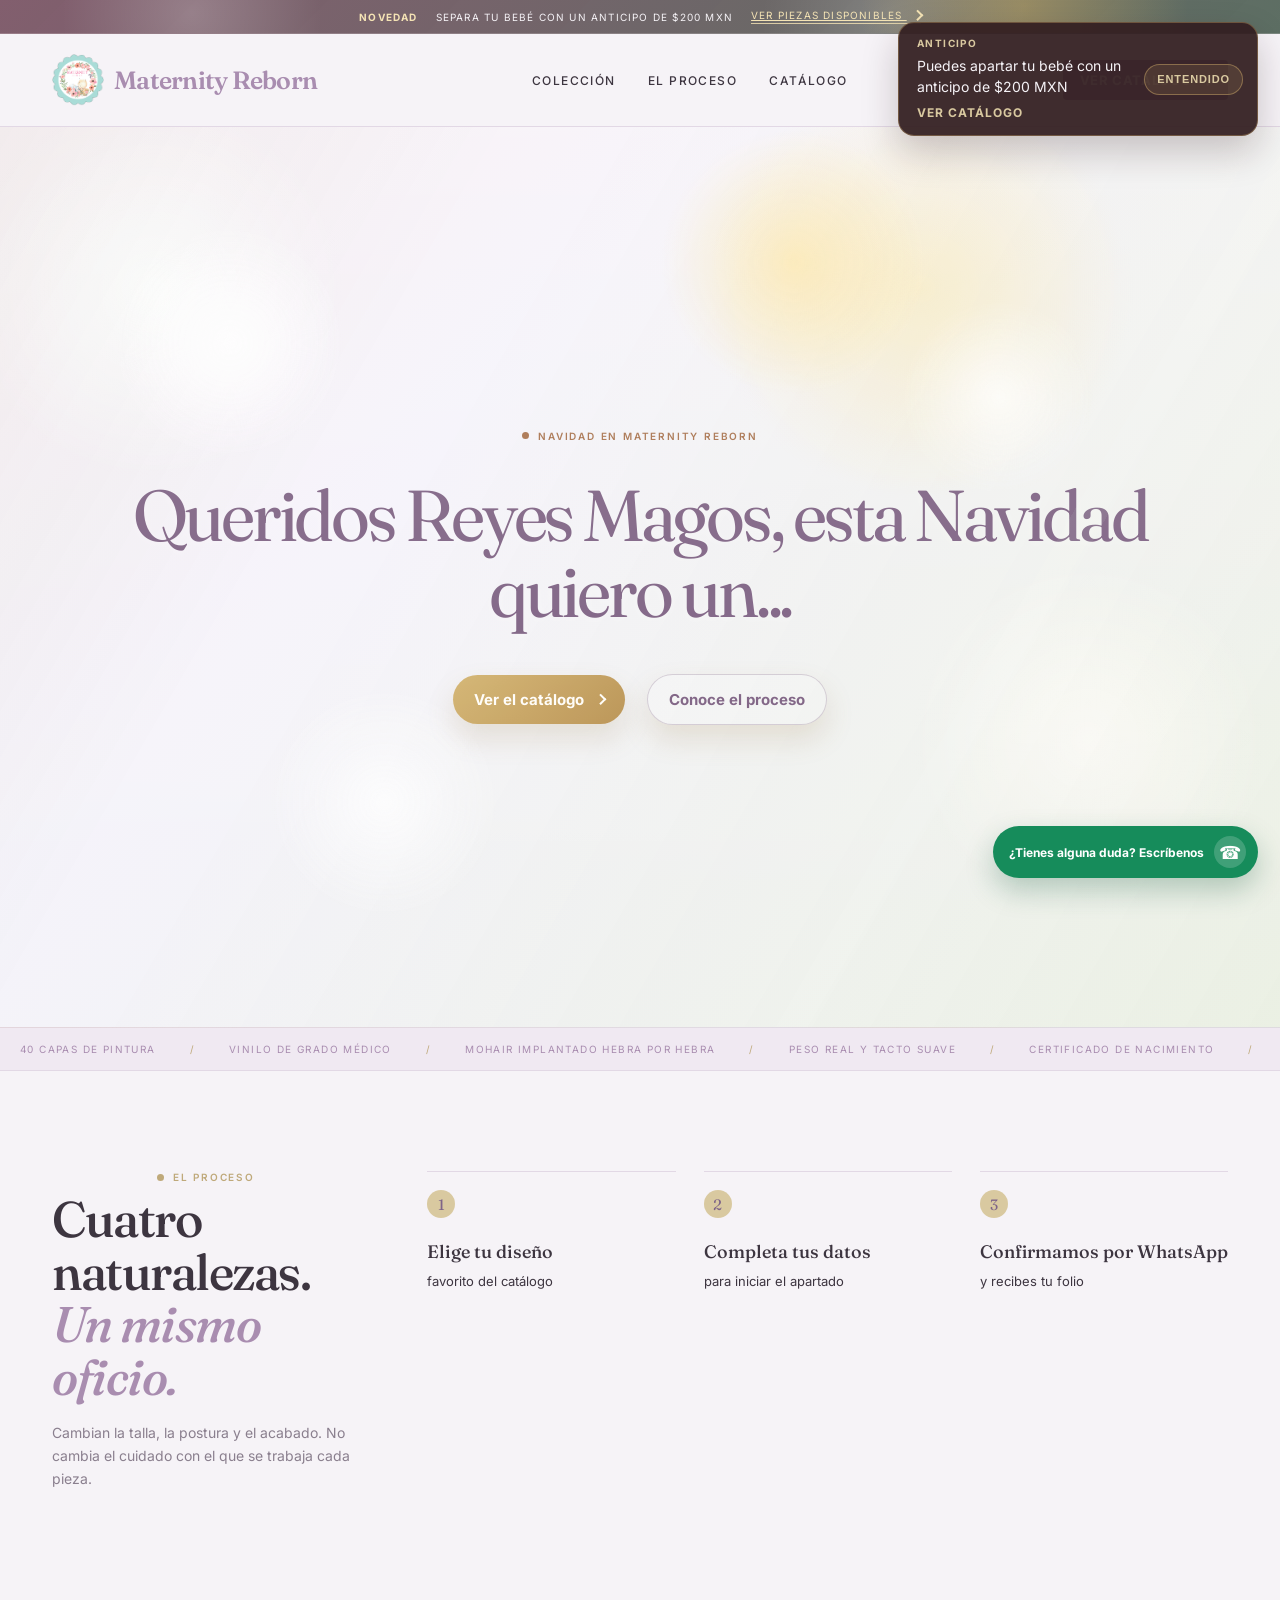
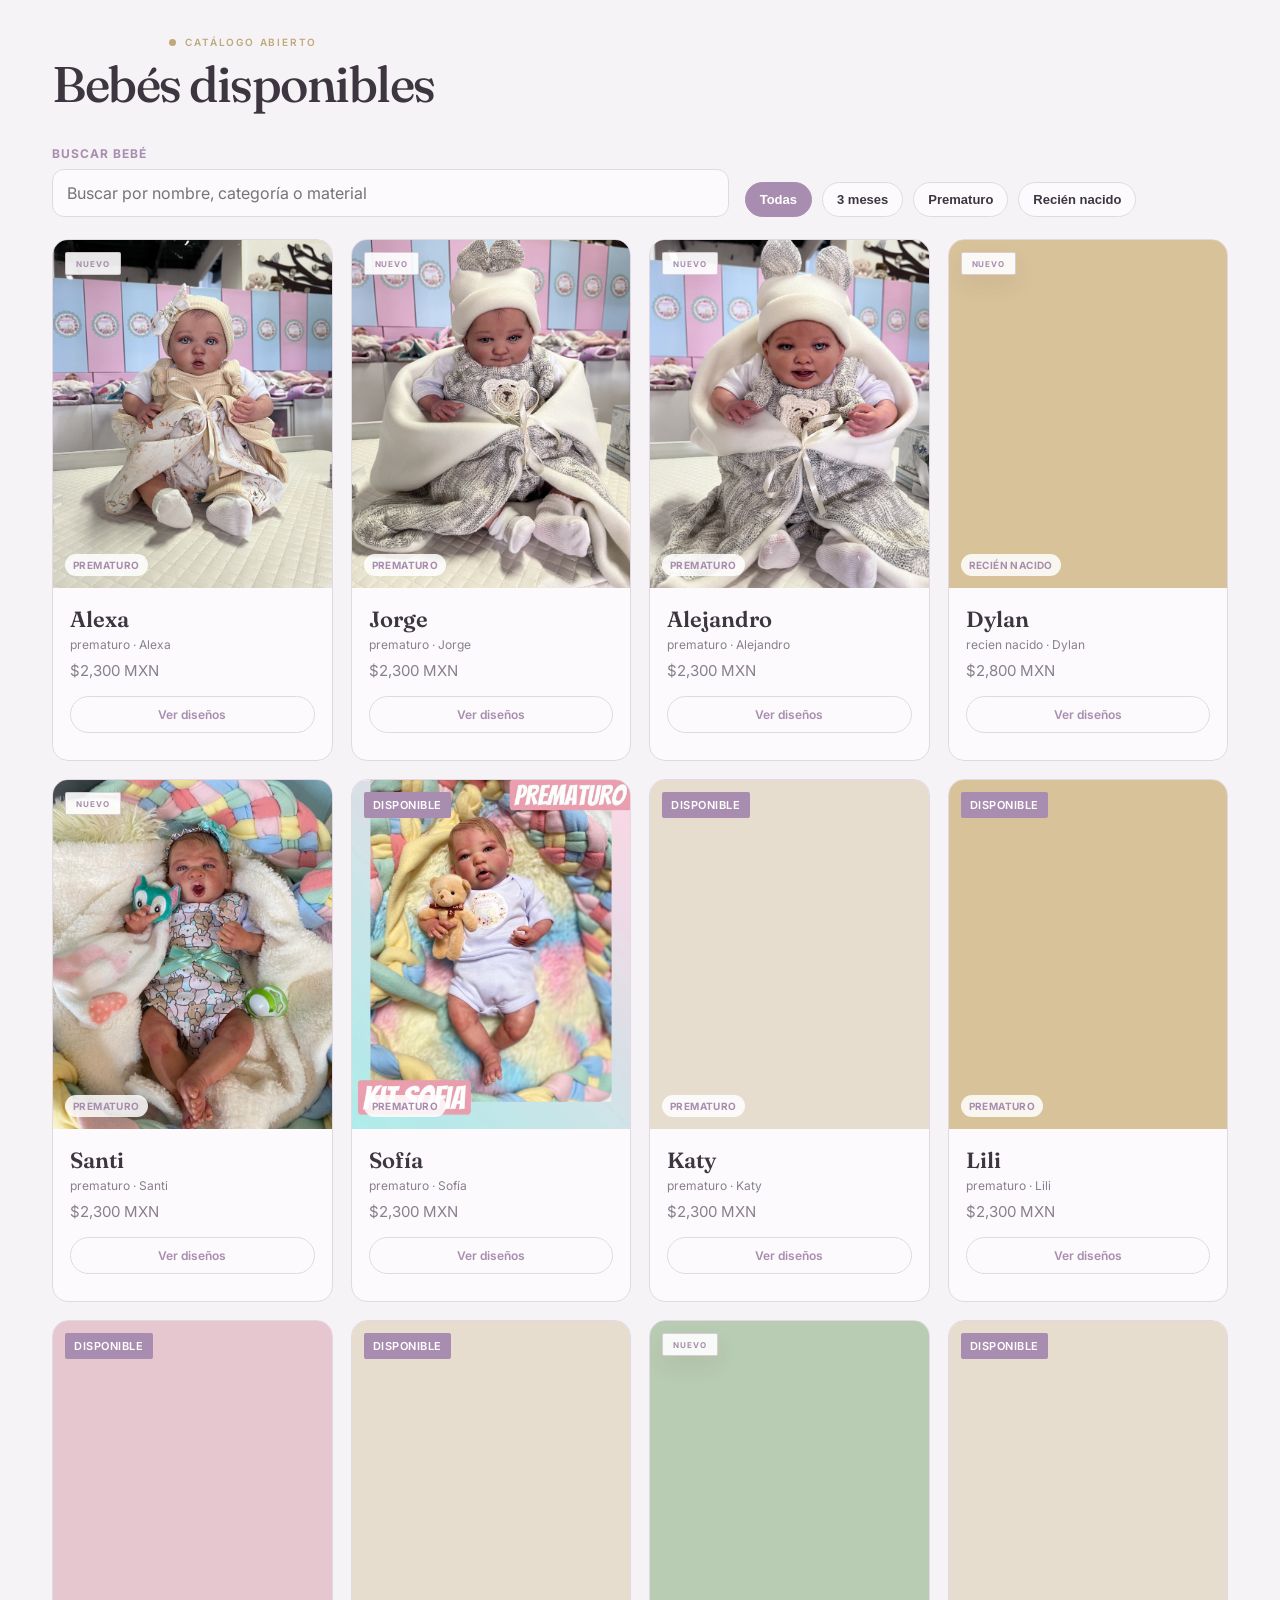
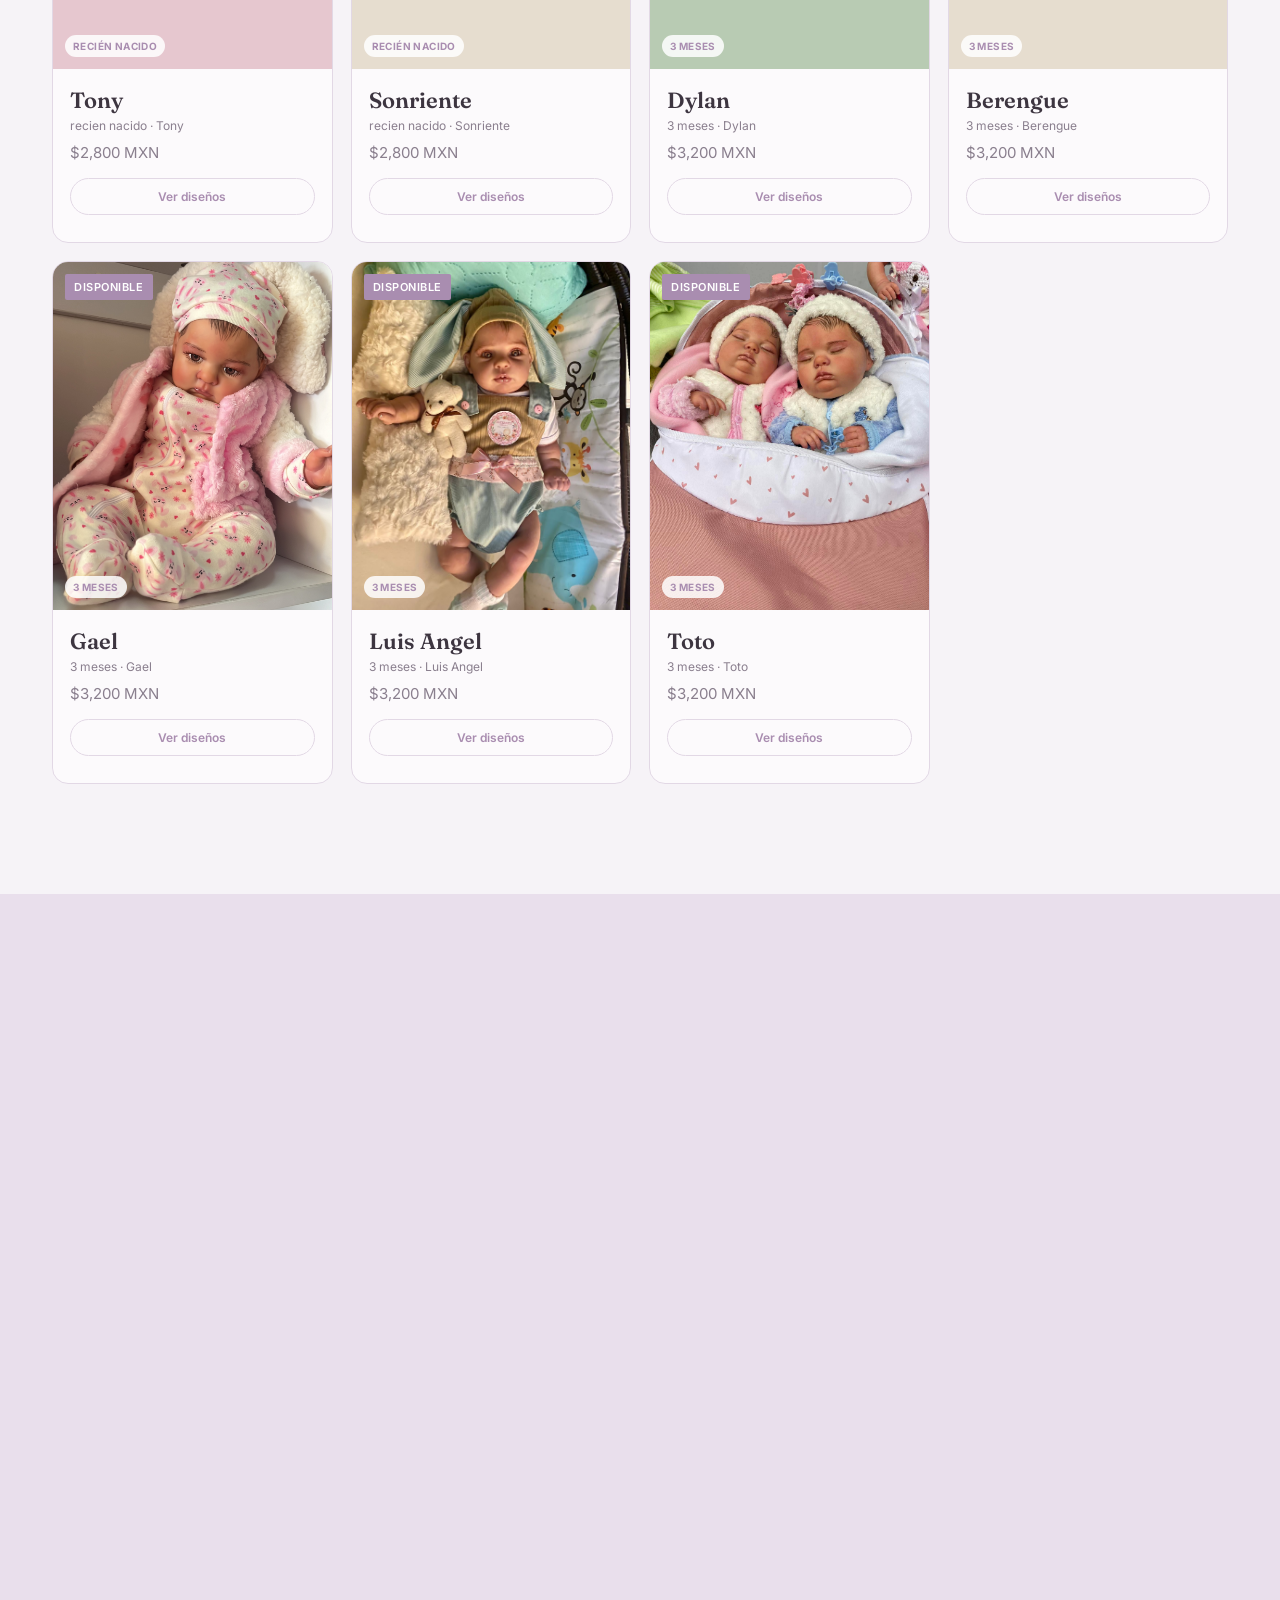
==== index.html @ 84fbf190 "ultimos cambios" ====
<!DOCTYPE html>
<html lang="es">
<head>
<meta charset="UTF-8">
<meta name="viewport" content="width=device-width, initial-scale=1.0">
<title>Maternity Reborn Dolls | Bebés reborn hechos a mano</title>
<link rel="preconnect" href="https://fonts.googleapis.com">
<link rel="preconnect" href="https://fonts.gstatic.com" crossorigin>
<link href="https://fonts.googleapis.com/css2?family=Fraunces:ital,opsz,wght@0,9..144,400;0,9..144,600;1,9..144,500&family=Inter:wght@400;500;600;700&display=swap" rel="preload" as="style" onload="this.onload=null;this.rel='stylesheet'">
<noscript><link href="https://fonts.googleapis.com/css2?family=Fraunces:ital,opsz,wght@0,9..144,400;0,9..144,600;1,9..144,500&family=Inter:wght@400;500;600;700&display=swap" rel="stylesheet"></noscript>
<link rel="icon" type="image/png" href="assets/img/logotipo%20transparente.png">
<link rel="stylesheet" href="assets/css/styles.css">
</head>
<body>

  <div class="announcement" role="status">
    <p><strong>Novedad</strong><span>Separa tu bebé con un anticipo de $200 MXN</span><a href="#catalogo">Ver piezas disponibles <span class="arrow-icon" aria-hidden="true"></span></a></p>
  </div>

  <!-- ===== NAV ===== -->
  <nav class="navbar" id="inicio">
    <div class="navbar-inner">
      <a class="nav-logo" href="#inicio" aria-label="Maternity Reborn Dolls">
        <img src="assets/img/logotipo%20transparente.png" alt="Maternity Reborn Dolls logo" width="500" height="500" decoding="async">
        <span>Maternity Reborn</span>
      </a>
      <div class="nav-links">
        <a href="#coleccion">Colección</a>
        <a href="#como-funciona">El proceso</a>
        <a href="#catalogo">Catálogo</a>
      </div>
      <a href="#catalogo" class="nav-cta">Ver catálogo <span class="arrow-icon" aria-hidden="true"></span></a>
    </div>
  </nav>

  <!-- ===== HERO ===== -->
  <header class="hero storytelling-hero" id="coleccion">
    <div class="storytelling-scroller">
      <div class="storytelling-stage">
        <div class="storytelling-copy">
          <p class="eyebrow eyebrow-light"><i></i>Navidad en Maternity Reborn</p>
          <div class="storytelling-phrases" aria-live="polite">
            <span class="story-phrase is-visible" data-step="0">Queridos Reyes Magos, esta Navidad quiero un...</span>
            <span class="story-phrase" data-step="1">bebé que se sienta real...</span>
            <span class="story-phrase" data-step="2">que abrace como si tuviera vida...</span>
            <span class="story-phrase" data-step="3">un bebé Maternity Reborn.</span>
          </div>
          <div class="hero-actions">
            <a href="#catalogo" class="btn-hero">Ver el catálogo <span class="arrow-icon" aria-hidden="true"></span></a>
            <a href="#como-funciona" class="btn-hero btn-hero-ghost">Conoce el proceso</a>
          </div>
        </div>
      </div>
    </div>
  </header>

  <div class="ticker" aria-hidden="true"><div class="ticker-track">
    <span>40 capas de pintura</span><i>/</i><span>Vinilo de grado médico</span><i>/</i>
    <span>Mohair implantado hebra por hebra</span><i>/</i><span>Peso real y tacto suave</span><i>/</i>
    <span>Certificado de nacimiento</span><i>/</i><span>40 capas de pintura</span><i>/</i>
    <span>Vinilo de grado médico</span><i>/</i><span>Mohair implantado hebra por hebra</span><i>/</i>
    <span>Peso real y tacto suave</span><i>/</i><span>Certificado de nacimiento</span><i>/</i>
  </div></div>

  <!-- ===== CÓMO FUNCIONA ===== -->
  <section class="how-it-works" id="como-funciona">
    <div class="section-intro">
      <p class="eyebrow"><i></i>El proceso</p>
      <h2>Cuatro naturalezas.<br><em>Un mismo oficio.</em></h2>
      <p>Cambian la talla, la postura y el acabado. No cambia el cuidado con el que se trabaja cada pieza.</p>
    </div>
    <div class="how-item">
      <span class="how-num">1</span>
      <p><strong>Elige tu diseño</strong> favorito del catálogo</p>
    </div>
    <div class="how-item">
      <span class="how-num">2</span>
      <p><strong>Completa tus datos</strong> para iniciar el apartado</p>
    </div>
    <div class="how-item">
      <span class="how-num">3</span>
      <p><strong>Confirmamos por WhatsApp</strong> y recibes tu folio</p>
    </div>
  </section>

  

  <!-- ===== CATÁLOGO ===== -->
  <main class="catalogo-wrapper" id="catalogo">
    <div class="catalogo-heading">
      <div><p class="eyebrow"><i></i>Catálogo abierto</p><h2>Bebés disponibles</h2></div>
    </div>

    <div class="catalogo-toolbar" aria-label="Búsqueda y filtros del catálogo">
      <label class="search-field" for="catalogo-search">
        <span class="search-label">Buscar bebé</span>
        <input id="catalogo-search" type="search" placeholder="Buscar por nombre, categoría o material" autocomplete="off">
      </label>

      <div class="category-filters" id="category-filters" aria-label="Filtrar por categoría"></div>
    </div>

    <div id="catalogo-empty" class="catalogo-empty" hidden>
      No encontramos bebés con ese nombre, prueba con otra búsqueda.
    </div>

    <div id="catalogo-grid" class="catalogo-grid">
      <!-- Las tarjetas se generan automáticamente desde assets/js/datos.js -->
    </div>
  </main>

  <section class="atelier-band">
    <div class="atelier-image"><img src="assets/img/prematuros/Kit Tini Diseño Sorpresa.jpg" alt="Detalle de un bebé reborn terminado" width="960" height="1206" loading="lazy" decoding="async"></div>
    <div class="atelier-copy"><p class="eyebrow"><i></i>Desde el atelier</p><h2>Porque cada bebé<br><em>lleva una firma.</em></h2>
      <p>Aparta tu bebé con un anticipo de $200 MXN</p>
      <a href="#catalogo" class="text-link">Conoce las piezas <span class="arrow-icon" aria-hidden="true"></span></a>
    </div>
  </section>

  <!-- ===== MODAL DE APARTADO ===== -->
  <div id="modal-overlay" class="modal-overlay" hidden>
    <div class="modal" role="dialog" aria-modal="true" aria-labelledby="modal-title">
      <button type="button" class="modal-close" id="modal-close" aria-label="Cerrar">&times;</button>

      <div id="modal-form-view">
        <p class="eyebrow">Vas a apartar a</p>
        <h2 class="modal-title" id="modal-title">—</h2>
        <p class="modal-price" id="modal-price">—</p>

        <form id="form-apartado">
          <label class="field-label" for="input-nombre">Tu nombre</label>
          <input class="field-input" type="text" id="input-nombre" required placeholder="Ej. María López">

          <label class="field-label" for="input-telefono">Tu WhatsApp</label>
          <input class="field-input" type="tel" id="input-telefono" required placeholder="Ej. 6699999999">

          <p class="modal-note">
            El apartado tiene un costo de <strong>$200 MXN</strong>, vía transferencia o en efectivo
            en tienda física. Al continuar se abrirá WhatsApp con tu mensaje listo para enviar.
          </p>

          <button type="submit" class="btn-primary" id="btn-confirmar">
            Continuar a WhatsApp
          </button>
        </form>
      </div>

      <div id="modal-success-view" hidden>
        <p class="eyebrow">¡Todo listo!</p>
        <h2 class="modal-title">Tu folio es</h2>
        <p class="folio-display" id="folio-display">—</p>
        <p class="modal-note">
          Guarda este folio. Se abrió (o se abrirá) WhatsApp con tu mensaje de apartado —
          solo confírmalo para que quede registrado.
        </p>
        <a href="#" target="_blank" class="btn-primary" id="btn-abrir-whatsapp">
          Abrir WhatsApp
        </a>
        <button type="button" class="btn-secondary" id="btn-cerrar-exito">Cerrar</button>
      </div>
    </div>
  </div>

  <footer class="site-footer">
    <div class="footer-brand-row">
      <div class="footer-brand">
        <img src="assets/img/logotipo%20transparente.png" alt="Maternity Reborn Dolls logo" width="500" height="500" loading="lazy" decoding="async">
        <span>Maternity Reborn</span>
      </div>

      <div class="footer-socials" aria-label="Redes sociales">
        <a href="https://www.tiktok.com/@maternityrebornstyle?_r=1&_t=ZS-99ALDfQ20K8" target="_blank" rel="noreferrer" aria-label="TikTok">
          <svg viewBox="0 0 24 24" aria-hidden="true"><path d="M14.5 2c.3 1.7 1.5 2.9 3.4 3.2v2.6c-1.1 0-2.2-.3-3.2-.9v7.2a5.2 5.2 0 1 1-5.2-5.2c.3 0 .7 0 1 .1v2.8a2.5 2.5 0 1 0 1.9 2.4V2h2.1Z"/></svg>
        </a>
        <a href="https://www.facebook.com/share/18GBSLNuox/?mibextid=wwXIfr" target="_blank" rel="noreferrer" aria-label="Facebook">
          <svg viewBox="0 0 24 24" aria-hidden="true"><path d="M13.5 22v-8h2.7l.4-3h-3.1V7.5c0-.9.3-1.5 1.6-1.5H17V3.1c-.3 0-1.3-.1-2.5-.1-2.5 0-4.2 1.5-4.2 4.3V11H8v3h2.3v8h3.2z"/></svg>
        </a>
        <a href="https://www.instagram.com/maternityreborndolls?igsi=MWFid2tkNHNncjBvOQ%3D%3D&utm_source=qr" target="_blank" rel="noreferrer" aria-label="Instagram">
          <svg viewBox="0 0 24 24" aria-hidden="true"><path d="M7 2h10a5 5 0 0 1 5 5v10a5 5 0 0 1-5 5H7a5 5 0 0 1-5-5V7a5 5 0 0 1 5-5zm0 2a3 3 0 0 0-3 3v10a3 3 0 0 0 3 3h10a3 3 0 0 0 3-3V7a3 3 0 0 0-3-3H7zm5 3.5A5.5 5.5 0 1 1 6.5 13 5.5 5.5 0 0 1 12 7.5zm0 2A3.5 3.5 0 1 0 15.5 13 3.5 3.5 0 0 0 12 9.5zm5.25-3.25a1.25 1.25 0 1 1-1.25 1.25 1.25 1.25 0 0 1 1.25-1.25z"/></svg>
        </a>
      </div>
    </div>
    <p>&copy; <span id="anio-actual"></span> Maternity Reborn. Piezas de colección para mayores de 14 años.</p>
  </footer>

  <script defer src="assets/js/datos.js?v=20260904"></script>
  <script defer src="assets/js/referral.js?v=20260915"></script>
  <script defer src="assets/js/catalogo.js?v=20260914"></script>
  <script defer src="assets/js/catalogo-admin.js?v=20260914"></script>
  <script defer src="assets/js/whatsapp-widget.js?v=20260914"></script>
  <script>
    if ('scrollRestoration' in history) {
      history.scrollRestoration = 'auto';
    }

    const hero = document.querySelector('.storytelling-hero');
    const phrases = Array.from(document.querySelectorAll('.story-phrase'));

    if (hero && phrases.length) {
      const HERO_SEQUENCE_KEY = 'heroSequenceCompleted';
      const TRANSITION_MS = 700;

      const heroState = {
        active: false,
        currentStep: 0,
        totalSteps: phrases.length,
        isTransitioning: false,
        completed: sessionStorage.getItem(HERO_SEQUENCE_KEY) === 'true'
      };

      let touchStartY = null;
      let observer = null;
      let wheelLockedAt = 0;

      const logHeroState = (label = 'state') => {
        console.log(label, {
          active: heroState.active,
          currentStep: heroState.currentStep,
          totalSteps: heroState.totalSteps,
          isTransitioning: heroState.isTransitioning,
          completed: heroState.completed
        });
      };

      const setBodyLock = (locked) => {
        document.body.style.overflow = locked ? 'hidden' : '';
        document.documentElement.style.overflow = locked ? 'hidden' : '';
      };

      const renderCurrentStep = () => {
        phrases.forEach((phrase, index) => {
          const active = index === heroState.currentStep;
          phrase.classList.toggle('is-visible', active);
          phrase.classList.toggle('is-hidden', !active);
          phrase.style.opacity = active ? '1' : '0';
          phrase.style.transform = active ? 'translateY(0)' : 'translateY(18px)';
          phrase.style.filter = active ? 'blur(0)' : 'blur(4px)';
        });
      };

      const releaseTransitionGate = () => {
        heroState.isTransitioning = false;
        logHeroState('transition-end');
      };

      const attachHeroListeners = () => {
        window.addEventListener('wheel', onWheel, { passive: false });
        window.addEventListener('touchstart', onTouchStart, { passive: true });
        window.addEventListener('touchmove', onTouchMove, { passive: false });
        window.addEventListener('touchend', onTouchEnd, { passive: true });
      };

      const removeHeroListeners = () => {
        window.removeEventListener('wheel', onWheel);
        window.removeEventListener('touchstart', onTouchStart);
        window.removeEventListener('touchmove', onTouchMove);
        window.removeEventListener('touchend', onTouchEnd);
      };

      const completeSequence = () => {
        heroState.completed = true;
        heroState.active = false;
        heroState.isTransitioning = false;
        setBodyLock(false);
        sessionStorage.setItem(HERO_SEQUENCE_KEY, 'true');
        removeHeroListeners();
        logHeroState('sequence-complete');
      };

      const advanceHeroStep = (direction) => {
        if (heroState.isTransitioning) return;

        const nextStep = heroState.currentStep + direction;
        const boundedStep = Math.max(0, Math.min(nextStep, heroState.totalSteps - 1));

        if (direction > 0 && heroState.currentStep >= heroState.totalSteps - 1) {
          completeSequence();
          return;
        }

        heroState.isTransitioning = true;
        heroState.currentStep = boundedStep;
        renderCurrentStep();
        logHeroState('step-change');

        window.setTimeout(() => {
          releaseTransitionGate();
        }, TRANSITION_MS);
      };

      const onWheel = (event) => {
        if (!heroState.active || heroState.completed) return;

        if (Math.abs(event.deltaY) <= 10) return;

        if (heroState.isTransitioning) {
          event.preventDefault();
          return;
        }

        const now = Date.now();
        if (now - wheelLockedAt < 120) {
          event.preventDefault();
          return;
        }
        wheelLockedAt = now;

        const direction = event.deltaY > 0 ? 1 : -1;

        if (direction > 0 && heroState.currentStep >= heroState.totalSteps - 1) {
          completeSequence();
          return;
        }

        event.preventDefault();
        advanceHeroStep(direction);
      };

      const onTouchStart = (event) => {
        if (!heroState.active || heroState.completed) return;
        touchStartY = event.touches[0].clientY;
      };

      const onTouchMove = (event) => {
        if (!heroState.active || heroState.completed) return;
        event.preventDefault();
      };

      const onTouchEnd = (event) => {
        if (!heroState.active || heroState.completed || touchStartY === null) return;

        const touchEndY = event.changedTouches[0].clientY;
        const distance = touchEndY - touchStartY;
        touchStartY = null;

        if (Math.abs(distance) < 50 || heroState.isTransitioning) return;

        const direction = distance < 0 ? 1 : -1;

        if (direction > 0 && heroState.currentStep >= heroState.totalSteps - 1) {
          completeSequence();
          return;
        }

        event.preventDefault();
        advanceHeroStep(direction);
      };

      const activateHeroSequence = () => {
        if (heroState.completed) {
          heroState.active = false;
          removeHeroListeners();
          setBodyLock(false);
          logHeroState('already-completed');
          return;
        }

        if (!heroState.active) {
          heroState.active = true;
          heroState.currentStep = 0;
          renderCurrentStep();
          setBodyLock(true);
          attachHeroListeners();
          logHeroState('hero-activated');
        }
      };

      const deactivateHeroSequence = () => {
        heroState.active = false;
        heroState.isTransitioning = false;
        setBodyLock(false);
        removeHeroListeners();
        logHeroState('hero-deactivated');
      };

      observer = new IntersectionObserver((entries) => {
        entries.forEach((entry) => {
          if (heroState.completed) {
            deactivateHeroSequence();
            return;
          }

          const isHeroVisible = entry.isIntersecting || entry.intersectionRatio > 0.8;

          if (isHeroVisible) {
            activateHeroSequence();
          } else if (heroState.active) {
            deactivateHeroSequence();
          }
        });
      }, {
        threshold: [0.8, 1]
      });

      observer.observe(hero);

      window.addEventListener('beforeunload', () => {
        removeHeroListeners();
        if (observer) observer.disconnect();
      });

      if (heroState.completed) {
        setBodyLock(false);
      } else {
        renderCurrentStep();
      }

      logHeroState('initial-state');
    }
  </script>
</body>
</html>
---- assets/css/styles.css ----
/* Tokens globales */
:root {
  --color-bg: #f6f3f7;
  --color-card: #fcfafc;
  --color-wine: #a98db0;
  --color-wine-dark: #7e6488;
  --color-gold: #d9c9a0;
  --color-gold-dark: #bfa97a;
  --color-text: #3d3540;
  --color-text-soft: #8a7f8e;
  --color-line: #e2d8e5;
  --color-badge-out: #c98d8d;
  --color-light-text: #f9f6fa;
  --color-hero-text: #eee4ef;
  --color-tint: #f0e9f2;
  --color-panel: #e9dfec;
  --color-image-bg: #e6dce9;
  --color-gold-light: #e5d6a8;
  --color-white: #ffffff;
  --color-shadow: rgba(61, 53, 64, 0.09);
  --color-shadow-deep: rgba(0, 0, 0, 0.35);
  --color-shadow-soft: rgba(0, 0, 0, 0.2);
  --color-overlay: rgba(61, 53, 64, 0.5);
  --color-glass: rgba(246, 243, 247, 0.94);
  --color-border-light: rgba(255, 255, 255, 0.14);
  --color-border-hero: rgba(255, 255, 255, 0.22);
  --color-border-ghost: rgba(255, 255, 255, 0.38);
  --color-ghost-hover: rgba(255, 255, 255, 0.1);

  --font-display: "Fraunces", serif;
  --font-body: "Inter", sans-serif;

  --radius: 4px;
  --radius-card: 16px;
  --shadow-card: 0 4px 18px rgba(61, 53, 64, 0.08);
  --shadow-modal: 0 20px 60px rgba(61, 53, 64, 0.28);
}
@keyframes fade-up {
  0% {
    opacity: 0;
    transform: translateY(28px);
  }
  60% {
    opacity: 1;
  }
  100% {
    opacity: 1;
    transform: translateY(0);
  }
}

@keyframes float-in {
  0% {
    opacity: 0;
    transform: translateY(30px) rotate(2.5deg) scale(0.98);
  }
  55% {
    opacity: 1;
  }
  100% {
    opacity: 1;
    transform: translateY(0) rotate(2.5deg) scale(1);
  }
}

@keyframes rise-card {
  0% {
    opacity: 0;
    transform: translateY(26px);
  }
  100% {
    opacity: 1;
    transform: translateY(0);
  }
}

* { box-sizing: border-box; }

html, body {
  margin: 0;
  padding: 0;
  scroll-behavior: smooth;
  background: var(--color-bg);
  color: var(--color-text);
  font-family: var(--font-body);
  -webkit-font-smoothing: antialiased;
}

[id] { scroll-margin-top: 90px; }

img { max-width: 100%; display: block; }

.how-it-works,
.catalogo-wrapper,
.atelier-band,
.site-footer {
  content-visibility: auto;
  contain-intrinsic-size: 420px;
}

/* Navegacion */
.navbar {
  position: sticky;
  top: 0;
  z-index: 50;
  background: var(--color-bg);
  border-bottom: 1px solid var(--color-line);
}

.navbar-inner {
  max-width: 1140px;
  margin: 0 auto;
  padding: 18px 24px;
  display: flex;
  align-items: center;
  justify-content: space-between;
  gap: 20px;
}

.nav-logo {
  display: inline-flex;
  align-items: center;
  gap: 10px;
  justify-content: center;
  font-family: var(--font-display);
  font-weight: 600;
  font-size: 19px;
  color: var(--color-wine);
  text-decoration: none;
}

.nav-logo span {
  line-height: 1;
}

.nav-logo img,
.footer-brand img {
  display: block;
  height: 52px;
  width: auto;
}

.footer-brand-row {
  display: flex;
  align-items: center;
  justify-content: space-between;
  gap: 20px;
  margin-bottom: 12px;
  flex-wrap: wrap;
}

.footer-brand {
  display: inline-flex;
  align-items: center;
  gap: 12px;
  color: var(--color-wine);
  font-family: var(--font-display);
  font-size: 25px;
}

.footer-brand span {
  line-height: 1;
}

.footer-socials {
  display: flex;
  align-items: center;
  gap: 10px;
  flex-wrap: wrap;
}

.footer-socials a {
  display: inline-flex;
  align-items: center;
  justify-content: center;
  width: 36px;
  height: 36px;
  border-radius: 50%;
  background: var(--color-wine);
  color: var(--color-white);
  text-decoration: none;
  transition: transform 0.2s ease, opacity 0.2s ease;
}

.footer-socials a svg {
  width: 16px;
  height: 16px;
  fill: currentColor;
}

.footer-socials a:hover {
  transform: translateY(-2px);
  opacity: 0.95;
}

.arrow-icon {
  display: inline-block;
  width: 8px;
  height: 8px;
  margin-left: 8px;
  border-top: 2px solid currentColor;
  border-right: 2px solid currentColor;
  transform: rotate(45deg) translateY(-1px);
  vertical-align: middle;
}

.nav-links {
  display: flex;
  gap: 28px;
}

.nav-links a {
  display: inline-block;
  font-size: 14px;
  font-weight: 500;
  color: var(--color-text);
  text-decoration: none;
  transition: color 0.2s ease, transform 0.2s ease;
}

.nav-links a:hover {
  color: var(--color-wine);
  transform: translateY(-2px);
}

.nav-cta {
  font-size: 13px;
  font-weight: 700;
  color: var(--color-white);
  background: var(--color-wine);
  padding: 10px 20px;
  border-radius: 100px;
  text-decoration: none;
  white-space: nowrap;
  transition: background 0.2s ease, transform 0.2s ease, box-shadow 0.2s ease;
}

.nav-cta:hover {
  background: var(--color-wine-dark);
  transform: translateY(-2px);
  box-shadow: 0 6px 14px var(--color-shadow);
}

/* Hero */
.hero {
  position: relative;
  background:
    radial-gradient(circle at 15% 15%, rgba(255,255,255,0.76) 0, rgba(255,255,255,0) 18%),
    radial-gradient(circle at 78% 18%, rgba(255,236,178,0.34) 0, rgba(255,236,178,0) 22%),
    linear-gradient(135deg, rgba(255, 245, 250, 0.62), rgba(255,255,255,0.18) 35%, rgba(234, 244, 241, 0.52) 100%),
    linear-gradient(135deg, #f3dfe9 0%, #f9f3f6 44%, #eaf2eb 100%);
  overflow: hidden;
  border-bottom: 1px solid rgba(131, 101, 125, 0.18);
}

.hero::before,
.hero::after {
  content: "";
  position: absolute;
  inset: 0;
  pointer-events: none;
}

.hero::before {
  background:
    radial-gradient(circle at 10% 20%, rgba(255,255,255,0.75) 0, rgba(255,255,255,0) 12%),
    radial-gradient(circle at 25% 70%, rgba(255,255,255,0.65) 0, rgba(255,255,255,0) 10%),
    radial-gradient(circle at 75% 24%, rgba(215, 180, 108, 0.52) 0, rgba(215,180,108,0) 12%),
    radial-gradient(circle at 82% 75%, rgba(255,255,255,0.7) 0, rgba(255,255,255,0) 11%),
    radial-gradient(circle at 58% 15%, rgba(255,255,255,0.75) 0, rgba(255,255,255,0) 8%);
  opacity: 0.9;
}

.hero::after {
  background-image:
    linear-gradient(120deg, rgba(110, 145, 110, 0.14) 0, rgba(110,145,110,0.14) 24%, transparent 24%, transparent 26%, rgba(214, 180, 98, 0.15) 26%, rgba(214,180,98,0.15) 28%, transparent 28%, transparent 100%),
    linear-gradient(180deg, rgba(255,255,255,0.22), rgba(255,255,255,0));
  mix-blend-mode: screen;
}

.hero-inner {
  position: relative;
  z-index: 1;
  max-width: 1140px;
  margin: 0 auto;
  padding: 72px 24px 96px;
  display: grid;
  grid-template-columns: 1.05fr 0.95fr;
  align-items: center;
  gap: 40px;
}

.eyebrow-light {
  color: var(--color-gold);
}

.hero-slogan {
  margin: 0 0 14px;
  font-size: 13px;
  letter-spacing: 0.18em;
  text-transform: lowercase;
  color: var(--color-gold);
  font-weight: 700;
}

.hero-title {
  font-family: var(--font-display);
  font-weight: 600;
  font-size: clamp(38px, 5.2vw, 58px);
  line-height: 1.08;
  color: #7a5d7f;
  margin: 0 0 20px;
  text-shadow: 0 3px 12px rgba(255,255,255,0.28);
}

.hero-title em {
  color: #b69951;
  font-style: italic;
}

.hero-subtitle {
  font-size: 16px;
  line-height: 1.65;
  color: rgba(73, 58, 75, 0.75);
  max-width: 420px;
  margin: 0 0 32px;
}

.btn-hero {
  display: inline-block;
  background: linear-gradient(135deg, #d8bf7b, #c69a43);
  color: #fffaf1;
  font-weight: 700;
  font-size: 15px;
  text-decoration: none;
  padding: 15px 30px;
  border-radius: 100px;
  transition: background 0.2s ease, transform 0.2s ease;
  box-shadow: 0 12px 24px rgba(182, 148, 84, 0.2);
}

.btn-hero:hover {
  background: var(--color-gold-light);
  transform: translateY(-2px);
}

.hero-figure {
  position: relative;
  display: flex;
  justify-content: center;
}

.hero-copy {
  animation: fade-up 0.9s cubic-bezier(.2,.7,.2,1) both;
}

.hero-photo-frame {
  position: relative;
  width: min(360px, 90%);
  aspect-ratio: 4 / 5;
  border-radius: 24px;
  overflow: hidden;
  box-shadow: 0 30px 60px rgba(82, 61, 80, 0.22);
  border: 6px solid rgba(255,255,255,0.7);
  animation: float-in 1.05s cubic-bezier(.2,.7,.2,1) both;
  background: linear-gradient(135deg, rgba(255,255,255,0.3), rgba(223, 214, 228, 0.4));
}

.hero-photo-frame::before,
.hero-photo-frame::after {
  content: "";
  position: absolute;
  inset: -8px;
  border-radius: 30px;
  pointer-events: none;
}

.hero-photo-frame::before {
  border: 1px solid rgba(171, 143, 82, 0.38);
  box-shadow: inset 0 0 0 1px rgba(255,255,255,0.35);
}

.hero-photo-frame::after {
  inset: auto 14px 12px 14px;
  height: 24px;
  border-radius: 50%;
  background: radial-gradient(circle, rgba(255,255,255,0.8), transparent 65%);
  filter: blur(8px);
}

.hero-photo-frame img {
  width: 100%;
  height: 100%;
  object-fit: cover;
}

.price-badge {
  position: absolute;
  bottom: -18px;
  left: 50%;
  transform: translateX(-50%);
  background: linear-gradient(135deg, rgba(255,255,255,0.97), rgba(245, 237, 244, 0.96));
  border: 1px solid rgba(151, 124, 65, 0.2);
  border-radius: 100px;
  padding: 12px 26px;
  box-shadow: 0 12px 28px rgba(82, 61, 80, 0.12);
  display: flex;
  flex-direction: column;
  align-items: center;
  line-height: 1.2;
}

.price-badge-label {
  font-size: 11px;
  text-transform: uppercase;
  letter-spacing: 0.08em;
  color: var(--color-text-soft);
  font-weight: 600;
}

.price-badge-amount {
  font-family: var(--font-display);
  font-size: 18px;
  font-weight: 600;
  color: var(--color-wine);
}

@media (max-width: 780px) {
  .nav-links { display: none; }

  .hero-inner {
    grid-template-columns: 1fr;
    padding-top: 48px;
    text-align: center;
  }

  .hero-copy { order: 1; }
  .hero-figure { order: 0; margin-bottom: 40px; }
  .hero-subtitle { margin-left: auto; margin-right: auto; }
}

/* Etiquetas */
.eyebrow {
  font-size: 13px;
  letter-spacing: 0.14em;
  text-transform: uppercase;
  color: var(--color-gold-dark);
  font-weight: 600;
  margin: 0 0 10px;
}

/* Proceso */
.how-it-works {
  max-width: 880px;
  margin: 0 auto;
  padding: 36px 24px;
  display: grid;
  grid-template-columns: repeat(3, 1fr);
  gap: 20px;
}

.how-item {
  text-align: center;
  padding: 18px 12px;
  animation: rise-card 0.75s cubic-bezier(.2,.7,.2,1) both;
}

.how-num {
  display: inline-flex;
  align-items: center;
  justify-content: center;
  width: 32px;
  height: 32px;
  border-radius: 50%;
  background: var(--color-wine);
  color: var(--color-white);
  font-family: var(--font-display);
  font-size: 15px;
  margin-bottom: 10px;
}

.how-item p {
  margin: 0;
  font-size: 14px;
  color: var(--color-text-soft);
  line-height: 1.5;
}

/* Cuidados */
.care-section {
  max-width: 980px;
  margin: 0 auto;
  padding: 32px 24px 80px;
}

.care-intro {
  text-align: center;
  margin-bottom: 24px;
}

.care-intro h2 {
  font-family: var(--font-display);
  font-size: clamp(28px, 4vw, 50px);
  line-height: 1.08;
  color: var(--color-wine);
  margin: 0;
}

.care-content {
  background: var(--color-card);
  border: 1px solid var(--color-line);
  border-radius: 20px;
  padding: 28px 28px 18px;
  box-shadow: var(--shadow-card);
}

.care-lead {
  margin: 0 0 18px;
  color: var(--color-text-soft);
  line-height: 1.8;
  font-size: 15px;
}

.care-list {
  margin: 0;
  padding-left: 22px;
  color: var(--color-text);
  line-height: 1.8;
  font-size: 15px;
}

.care-list li + li {
  margin-top: 8px;
}

.care-signoff {
  margin: 24px 0 0;
  color: var(--color-wine);
  font-weight: 700;
  letter-spacing: 0.08em;
  text-transform: uppercase;
  text-align: center;
  font-size: 14px;
}

@media (max-width: 560px) {
  .care-content {
    padding: 22px 18px 16px;
  }

  .care-list {
    padding-left: 18px;
  }
}

/* Catalogo */
.catalogo-wrapper {
  max-width: 1140px;
  margin: 0 auto;
  padding: 20px 24px 80px;
}

.catalogo-toolbar {
  display: grid;
  grid-template-columns: minmax(0, 1.4fr) minmax(0, 1fr);
  gap: 16px;
  align-items: end;
  margin: 26px 0 22px;
}

.search-field {
  display: flex;
  flex-direction: column;
  gap: 8px;
}

.search-label {
  font-size: 12px;
  font-weight: 700;
  letter-spacing: 0.08em;
  text-transform: uppercase;
  color: var(--color-wine);
}

.search-field input {
  width: 100%;
  background: var(--color-card);
  border: 1px solid var(--color-line);
  border-radius: 12px;
  padding: 13px 14px;
  font: inherit;
  color: var(--color-text);
}

.search-field input:focus {
  outline: 2px solid rgba(97, 47, 45, 0.25);
  outline-offset: 1px;
}

.category-filters {
  display: flex;
  flex-wrap: wrap;
  gap: 10px;
}

.filter-chip {
  border: 1px solid var(--color-line);
  background: var(--color-card);
  color: var(--color-text);
  border-radius: 999px;
  padding: 9px 14px;
  font-size: 13px;
  font-weight: 600;
  cursor: pointer;
  transition: all 0.2s ease;
}

.filter-chip.is-active {
  background: var(--color-wine);
  border-color: var(--color-wine);
  color: var(--color-white);
}

.catalogo-empty {
  padding: 18px 20px;
  border-radius: 12px;
  background: rgba(97, 47, 45, 0.04);
  border: 1px solid var(--color-line);
  color: var(--color-text-soft);
  margin-bottom: 24px;
}

.catalogo-grid {
  display: grid;
  grid-template-columns: repeat(auto-fill, minmax(240px, 1fr));
  gap: 26px;
}

.tarjeta {
  background: var(--color-card);
  border-radius: var(--radius);
  overflow: hidden;
  box-shadow: var(--shadow-card);
  display: flex;
  flex-direction: column;
  transition: transform 0.2s ease;
  animation: rise-card 0.7s cubic-bezier(.2,.7,.2,1) both;
  min-height: 430px;
}

.tarjeta:hover { transform: translateY(-4px); }

.tarjeta-imagen-wrap {
  position: relative;
  aspect-ratio: 4 / 5;
  background: var(--color-line);
  overflow: hidden;
  transition: background 0.2s ease;
}

.tarjeta-imagen-wrap.palette-rose { background: #e6c7cf; }
.tarjeta-imagen-wrap.palette-green { background: #b8cbb3; }
.tarjeta-imagen-wrap.palette-cream { background: #e6ddcf; }
.tarjeta-imagen-wrap.palette-gold { background: #d7c29a; }

.tarjeta-imagen-wrap.is-placeholder::before {
  content: "";
  position: absolute;
  inset: 0;
  background: linear-gradient(180deg, rgba(255,255,255,0.08), rgba(255,255,255,0.02));
}

.tarjeta-imagen-wrap img {
  width: 100%;
  height: 100%;
  object-fit: cover;
  display: block;
  transition: transform 0.35s ease, filter 0.35s ease, box-shadow 0.35s ease;
  cursor: zoom-in;
}

.tarjeta-imagen-wrap:hover img,
.detail-model-gallery img:hover {
  transform: scale(1.04);
  filter: saturate(1.08);
  box-shadow: 0 18px 32px rgba(97, 47, 45, 0.12);
}

.tarjeta-badges {
  position: absolute;
  left: 12px;
  right: 12px;
  bottom: 12px;
  display: flex;
  flex-wrap: wrap;
  gap: 6px;
  z-index: 1;
}

.product-badge {
  display: inline-flex;
  align-items: center;
  padding: 5px 8px;
  border-radius: 999px;
  background: rgba(255, 255, 255, 0.85);
  color: var(--color-wine);
  font-size: 10px;
  font-weight: 700;
  letter-spacing: 0.04em;
  text-transform: uppercase;
}

.badge {
  position: absolute;
  top: 12px;
  left: 12px;
  font-size: 11px;
  font-weight: 600;
  letter-spacing: 0.05em;
  text-transform: uppercase;
  padding: 5px 10px;
  border-radius: 100px;
  background: var(--color-wine);
  color: var(--color-white);
  z-index: 1;
}

.badge.nuevo {
  background: rgba(255, 255, 255, 0.9);
  color: var(--color-wine);
  border: 1px solid rgba(154, 120, 147, 0.35);
  box-shadow: 0 10px 22px rgba(97, 47, 45, 0.08);
  font-size: 8px;
  padding: 6px 10px 5px;
  letter-spacing: 0.12em;
  font-weight: 700;
}

.badge.apartado {
  background: var(--color-badge-out);
}

.tarjeta-info {
  padding: 18px 18px 20px;
  display: flex;
  flex-direction: column;
  flex: 1;
}

.tarjeta-nombre {
  font-family: var(--font-display);
  font-size: 20px;
  font-weight: 600;
  margin: 0 0 4px;
}

.tarjeta-precio {
  font-size: 15px;
  color: var(--color-text-soft);
  margin: 0 0 16px;
}

.btn-detalle {
  display: block;
  margin: 0 0 10px;
  border: 1px solid var(--color-line);
  color: var(--color-wine);
  font-family: var(--font-body);
  font-weight: 600;
  font-size: 12px;
  padding: 10px 12px;
  border-radius: 100px;
  text-align: center;
  text-decoration: none;
  transition: background 0.2s ease, color 0.2s ease;
}

.btn-detalle:hover {
  background: var(--color-wine);
  color: var(--color-white);
}

/* Pagina de detalle */
.detail-main {
  max-width: 1240px;
  margin: 0 auto;
  padding: 45px 32px 100px;
}
.detail-back {
  display: inline-block;
  margin-bottom: 35px;
  color: var(--color-wine);
  font-size: 12px;
  font-weight: 600;
  letter-spacing: .08em;
  text-transform: uppercase;
}
.detail-layout {
  display: grid;
  grid-template-columns: 1.05fr .95fr;
  gap: clamp(35px, 7vw, 100px);
  align-items: center;
  max-width: 1180px;
  margin: 0 auto;
}
.detail-layout--collection {
  grid-template-columns: 1fr;
  max-width: 1200px;
  width: 100%;
}
.detail-gallery {
  width: 100%;
  max-width: 610px;
  margin: 0 auto;
}
.photo-box {
  background: var(--color-white);
  border: 1px solid var(--color-line);
  border-radius: var(--radius);
  padding: 10px;
  display: flex;
  align-items: center;
  justify-content: center;
  box-shadow: 0 12px 30px rgba(97, 47, 45, 0.04);
}
.main-photo { width: 100%; max-height: 380px; object-fit: contain; border-radius: var(--radius); }
.detail-thumbs { display: grid; grid-template-columns: repeat(3, 1fr); gap: 10px; margin-top: 10px; }
.detail-thumb { padding: 0; aspect-ratio: 1 / 1; border: 2px solid transparent; border-radius: var(--radius); overflow: hidden; background: var(--color-image-bg); }
.detail-thumb.is-active { border-color: var(--color-gold-dark); }
.detail-thumb img { width: 100%; height: 100%; object-fit: contain; }
.detail-info { padding-top: 25px; max-width: 560px; width: 100%; margin: 0 auto; }
.detail-info .eyebrow { margin-bottom: 25px; }
.detail-back-collection-btn {
  margin: 0 0 22px;
  width: auto;
  display: inline-flex;
  align-items: center;
  justify-content: center;
  min-width: 210px;
  padding: 12px 22px;
  border-radius: 100px;
  font-size: 13px;
  font-weight: 700;
  letter-spacing: 0.04em;
  text-transform: uppercase;
}
.detail-code { color: var(--color-text-soft); font-family: var(--font-body); font-size: 12px; letter-spacing: .12em; margin: 0 0 12px; text-transform: uppercase; }
.detail-badges { display: flex; flex-wrap: wrap; gap: 8px; margin: 0 0 18px; }
.detail-badge { display: inline-flex; align-items: center; padding: 6px 10px; border-radius: 999px; background: rgba(97, 47, 45, 0.08); color: var(--color-wine); font-size: 11px; font-weight: 700; letter-spacing: 0.06em; text-transform: uppercase; }
.detail-name { color: var(--color-wine); font-family: var(--font-display); font-size: clamp(48px, 7vw, 86px); font-weight: 500; letter-spacing: -.05em; line-height: .9; margin: 0 0 15px; }
.detail-sub { color: var(--color-text-soft); font-size: 16px; margin: 0 0 8px; }
.detail-price { color: var(--color-wine-dark); font-family: var(--font-display); font-size: 25px; margin: 0 0 26px; }
.detail-copy { color: var(--color-text-soft); font-size: 15px; line-height: 1.7; max-width: 42ch; }
.detail-variants-wrap {
  margin: 22px 0 28px;
  padding: 18px 0 0;
  border-top: 1px solid var(--color-line);
}

.detail-variants-header h2 {
  margin: 0 0 14px;
  font-family: var(--font-display);
  font-size: 26px;
  color: var(--color-wine);
}

.detail-model-header {
  display: flex;
  align-items: flex-start;
  justify-content: space-between;
  gap: 28px;
  margin-bottom: 22px;
  flex-wrap: wrap;
}

.detail-model-header > div {
  flex: 1 1 420px;
  min-width: 0;
}

.detail-model-header .detail-name {
  margin-bottom: 10px;
}

.detail-model-header .btn-primary {
  flex-shrink: 0;
  width: auto;
  min-width: 210px;
  padding: 14px 24px;
  box-shadow: 0 12px 26px rgba(97, 47, 45, 0.14);
}

.detail-variation-note {
  margin: 10px 0 6px;
  color: var(--color-wine);
  font-size: 14px;
  font-weight: 700;
  letter-spacing: 0.04em;
  text-transform: uppercase;
}

.detail-estimated-price {
  margin: 0;
  color: var(--color-wine-dark);
  font-family: var(--font-display);
  font-size: 28px;
  line-height: 1.1;
}

.detail-collection-layout {
  display: flex;
  flex-direction: column;
  gap: 38px;
}

.detail-collection-info {
  width: 100%;
}

.detail-collection-info .detail-name {
  margin-bottom: 18px;
}

.detail-collection-info .btn-primary {
  margin-top: 24px;
}

.detail-collection-specs {
  display: grid;
  grid-template-columns: repeat(2, minmax(0, 1fr));
  gap: 12px;
  margin: 28px 0 18px;
  border-top: 1px solid var(--color-line);
  border-bottom: 1px solid var(--color-line);
  padding: 16px 0;
}

.detail-collection-specs div {
  display: grid;
  gap: 5px;
}

.detail-collection-specs dt {
  color: var(--color-text-soft);
  font-size: 10px;
  letter-spacing: .08em;
  text-transform: uppercase;
}

.detail-collection-specs dd {
  margin: 0;
  font-size: 13px;
  line-height: 1.4;
}

.detail-collection-cert {
  display: flex;
  align-items: flex-start;
  gap: 10px;
  color: var(--color-text-soft);
  font-size: 12px;
  line-height: 1.5;
}

.detail-collection-cert span {
  display: inline-flex;
  flex: 0 0 25px;
  width: 25px;
  height: 25px;
  align-items: center;
  justify-content: center;
  border-radius: 50%;
  background: var(--color-wine);
  color: var(--color-white);
  font-weight: 700;
}

.detail-collection-cert p { margin: 2px 0 0; }

.detail-back-link {
  display: inline-block;
  margin-top: 28px;
  color: var(--color-wine);
  font-size: 12px;
  font-weight: 700;
  letter-spacing: .05em;
  text-decoration: none;
}

.detail-back-link:hover { color: var(--color-wine-dark); }

.detail-model-gallery {
  display: flex;
  flex-direction: column;
  gap: 12px;
  width: 100%;
}

.detail-gallery-hero,
.gallery-bento-item,
.gallery-thumb {
  position: relative;
  display: block;
  padding: 0;
  overflow: hidden;
  border: 1px solid var(--color-line);
  background: var(--color-image-bg);
  cursor: zoom-in;
}

.detail-gallery-hero {
  width: 100%;
  aspect-ratio: 4 / 5;
  border-radius: 22px;
}

.detail-gallery-hero img,
.gallery-bento-item img,
.gallery-thumb img {
  width: 100%;
  height: 100%;
  display: block;
  object-fit: cover;
}

.detail-gallery-hero img {
  transition: opacity .16s ease, transform .35s ease;
}

.detail-gallery-hero img.is-changing { opacity: 0; }
.detail-gallery-hero:hover img,
.gallery-bento-item:hover img { transform: scale(1.035); }

.gallery-zoom-hint,
.gallery-counter {
  position: absolute;
  z-index: 1;
  border-radius: 999px;
  background: rgba(255, 255, 255, .88);
  color: var(--color-wine);
  font-size: 10px;
  font-weight: 700;
  letter-spacing: .06em;
  text-transform: uppercase;
}

.gallery-zoom-hint {
  right: 14px;
  bottom: 14px;
  padding: 8px 10px;
  opacity: 0;
  transform: translateY(5px);
  transition: opacity .2s ease, transform .2s ease;
}

.detail-gallery-hero:hover .gallery-zoom-hint,
.detail-gallery-hero:focus-visible .gallery-zoom-hint { opacity: 1; transform: translateY(0); }

.gallery-counter { top: 14px; right: 14px; padding: 7px 9px; }

.detail-gallery-bento,
.detail-gallery-filmstrip { display: none; }

.image-lightbox {
  position: fixed;
  inset: 0;
  z-index: 200;
  display: flex;
  align-items: center;
  justify-content: center;
  padding: 24px;
  background: rgba(26, 18, 20, .82);
  opacity: 0;
  visibility: hidden;
  transition: opacity .2s ease, visibility .2s ease;
}

.image-lightbox.is-open { opacity: 1; visibility: visible; }

.image-lightbox__panel {
  position: relative;
  width: min(900px, 92vw);
  max-height: 88vh;
  padding: 18px 58px;
  border: 1px solid rgba(255, 255, 255, .08);
  border-radius: 22px;
  background: var(--color-card);
  box-shadow: 0 30px 80px rgba(0, 0, 0, .22);
}

.image-lightbox__image {
  display: block;
  width: 100%;
  max-height: 80vh;
  border-radius: 16px;
  background: var(--color-image-bg);
  object-fit: contain;
}

.image-lightbox__close,
.image-lightbox__nav {
  position: absolute;
  z-index: 1;
  display: inline-flex;
  align-items: center;
  justify-content: center;
  border: none;
  border-radius: 50%;
  color: var(--color-wine);
  background: rgba(97, 47, 45, .12);
  cursor: pointer;
}

.image-lightbox__close {
  top: 12px;
  right: 12px;
  width: 38px;
  height: 38px;
  font-size: 24px;
}

.image-lightbox__nav {
  top: 50%;
  width: 40px;
  height: 40px;
  font-size: 32px;
  line-height: 1;
  transform: translateY(-50%);
}

.image-lightbox__nav--prev { left: 10px; }
.image-lightbox__nav--next { right: 10px; }
.image-lightbox__nav[hidden] { display: none; }

.image-lightbox__counter {
  margin: 10px 0 -4px;
  color: var(--color-text-soft);
  font-size: 12px;
  text-align: center;
}

.image-lightbox__counter[hidden] { display: none; }

@media (min-width: 960px) {
  .detail-collection-layout {
    display: grid;
    grid-template-columns: minmax(280px, 340px) minmax(0, 1fr);
    gap: clamp(48px, 7vw, 100px);
    align-items: start;
  }

  .detail-collection-info {
    position: sticky;
    top: 110px;
  }

  .detail-collection-info .btn-primary { width: 100%; }

  .detail-model-gallery {
    display: grid;
    grid-template-columns: minmax(0, 1.4fr) minmax(220px, .85fr);
    align-items: stretch;
    max-width: none;
  }

  .detail-gallery-hero { height: auto; min-height: 0; align-self: start; }

  .detail-gallery-bento {
    display: grid;
    grid-template-columns: repeat(2, minmax(0, 1fr));
    grid-template-rows: repeat(2, minmax(0, 1fr));
    gap: 12px;
    aspect-ratio: 1 / 2.05;
    align-self: stretch;
  }

  .detail-model-gallery[data-count="1"] .detail-gallery-bento { grid-template-rows: 1fr; }
  .detail-model-gallery[data-count="2"] .detail-gallery-bento { grid-template-rows: repeat(2, 1fr); }
  .detail-model-gallery[data-count="3"] .gallery-bento-item:first-child { grid-row: span 2; }
  .gallery-bento-item { min-height: 0; height: 100%; border-radius: 16px; }
  .gallery-bento-more { position: absolute; inset: 0; display: grid; place-items: center; background: rgba(61, 53, 64, .48); color: white; font: 600 24px var(--font-display); }

  .detail-model-gallery[data-count="0"] { display: block; }
  .detail-model-gallery[data-count="0"] .detail-gallery-hero { max-width: 560px; margin: 0 auto; }
}

@media (max-width: 959px) {
  .detail-gallery-filmstrip {
    display: flex;
    gap: 9px;
    overflow-x: auto;
    padding: 2px 1px 8px;
    scroll-snap-type: x proximity;
  }

  .gallery-thumb {
    flex: 0 0 74px;
    width: 74px;
    height: 74px;
    border-radius: 10px;
    scroll-snap-align: start;
  }

  .gallery-thumb.is-active { border: 2px solid var(--color-wine); }
}

.image-lightbox {
  position: fixed;
  inset: 0;
  z-index: 200;
  display: flex;
  align-items: center;
  justify-content: center;
  padding: 24px;
  background: rgba(26, 18, 20, 0.78);
  opacity: 0;
  visibility: hidden;
  transition: opacity 0.2s ease, visibility 0.2s ease;
}

.image-lightbox.is-open {
  opacity: 1;
  visibility: visible;
}

.image-lightbox__panel {
  position: relative;
  width: min(900px, 92vw);
  max-height: 88vh;
  background: var(--color-card);
  border: 1px solid rgba(255, 255, 255, 0.08);
  border-radius: 22px;
  padding: 18px;
  box-shadow: 0 30px 80px rgba(0, 0, 0, 0.22);
}

.image-lightbox__image {
  display: block;
  width: 100%;
  max-height: 80vh;
  object-fit: contain;
  border-radius: 16px;
  background: var(--color-image-bg);
}

.image-lightbox__close {
  position: absolute;
  top: 12px;
  right: 12px;
  width: 38px;
  height: 38px;
  border: none;
  border-radius: 50%;
  background: rgba(97, 47, 45, 0.12);
  color: var(--color-wine);
  font-size: 24px;
  line-height: 1;
  cursor: pointer;
}

.detail-model-grid {
  display: grid;
  grid-template-columns: repeat(auto-fill, minmax(280px, 1fr));
  gap: 28px;
  margin-top: 18px;
}

.tarjeta-link {
  text-decoration: none;
  color: inherit;
  display: flex;
  flex-direction: column;
  min-height: 100%;
}

.tarjeta-link .btn-detalle {
  margin-top: auto;
}

.detail-collection {
  width: 100%;
  max-width: 1180px;
  margin: 0 auto;
}

.detail-specs { border-top: 1px solid var(--color-line); margin: 35px 0; }
.detail-specs div { display: flex; justify-content: space-between; gap: 20px; border-bottom: 1px solid var(--color-line); padding: 14px 0; }
.detail-specs dt { color: var(--color-text-soft); font-size: 12px; text-transform: uppercase; letter-spacing: .08em; }
.detail-specs dd { margin: 0; text-align: right; font-size: 14px; }
.detail-section { border-top: 1px solid var(--color-line); padding-top: 26px; margin-top: 10px; }
.detail-section-header { display: flex; align-items: center; gap: 10px; margin-bottom: 14px; }
.detail-section-header span { display: inline-flex; width: 26px; height: 26px; border-radius: 50%; background: rgba(214, 176, 109, 0.15); color: var(--color-wine); align-items: center; justify-content: center; font-weight: 700; }
.detail-section-header h2 { margin: 0; font-family: var(--font-display); font-size: 28px; color: var(--color-wine); }
.detail-certificacion { color: var(--color-text-soft); line-height: 1.7; }
.certificacion-card { display: flex; gap: 12px; align-items: flex-start; background: rgba(214, 176, 109, 0.08); padding: 16px 18px; border-radius: 14px; border: 1px solid rgba(214, 176, 109, 0.18); }
.certificacion-icon { width: 30px; height: 30px; border-radius: 50%; display: inline-flex; align-items: center; justify-content: center; background: var(--color-wine); color: white; font-weight: 700; }
.certificacion-card p { margin: 0 0 6px; }
.certificacion-card a { color: var(--color-wine); font-weight: 700; text-decoration: none; }
.detail-cuidados { margin: 0; padding-left: 18px; color: var(--color-text-soft); line-height: 1.8; }
.detail-info .btn-primary { border-radius: var(--radius); }

@media (max-width: 900px) {
  .catalogo-toolbar { grid-template-columns: 1fr; }
}

@media (max-width: 700px) {
  .detail-main { padding: 30px 20px 70px; }
  .detail-layout { grid-template-columns: 1fr; gap: 25px; }
  .detail-info { padding-top: 5px; }
  .detail-name { font-size: clamp(52px, 17vw, 76px); }
  .detail-model-header {
    flex-direction: column;
    align-items: stretch;
  }
  .detail-model-header .btn-primary {
    width: 100%;
  }
  .detail-model-gallery {
    grid-template-columns: 1fr;
  }
  .detail-estimated-price {
    font-size: 24px;
  }
}

.btn-apartar {
  margin-top: auto;
  border: none;
  cursor: pointer;
  background: var(--color-gold-dark);
  color: var(--color-white);
  font-family: var(--font-body);
  font-weight: 600;
  font-size: 14px;
  padding: 12px 16px;
  border-radius: 100px;
  transition: background 0.2s ease;
}

.btn-apartar:hover { background: var(--color-wine); }

.btn-apartar:disabled {
  background: var(--color-line);
  color: var(--color-text-soft);
  cursor: not-allowed;
}

/* Modal */
.modal-overlay {
  position: fixed;
  inset: 0;
  background: var(--color-overlay);
  display: flex;
  align-items: center;
  justify-content: center;
  padding: 20px;
  z-index: 100;
}

.modal-overlay[hidden] {
  display: none;
}

.modal {
  position: relative;
  background: var(--color-card);
  border-radius: var(--radius);
  box-shadow: var(--shadow-modal);
  padding: 34px 30px;
  max-width: 420px;
  width: 100%;
  text-align: center;
}

.modal-close {
  position: absolute;
  top: 14px;
  right: 16px;
  background: none;
  border: none;
  font-size: 26px;
  line-height: 1;
  color: var(--color-text-soft);
  cursor: pointer;
}

.modal-title {
  font-family: var(--font-display);
  font-size: 26px;
  font-weight: 600;
  margin: 0 0 6px;
}

.modal-price {
  color: var(--color-text-soft);
  margin: 0 0 20px;
}

.field-label {
  display: block;
  text-align: left;
  font-size: 13px;
  font-weight: 600;
  margin: 14px 0 6px;
  color: var(--color-text);
}

.field-input {
  width: 100%;
  padding: 12px 14px;
  border: 1px solid var(--color-line);
  border-radius: 10px;
  font-family: var(--font-body);
  font-size: 15px;
  color: var(--color-text);
  background: var(--color-bg);
}

.field-input:focus {
  outline: 2px solid var(--color-wine);
  outline-offset: 1px;
}

.modal-note {
  font-size: 13px;
  color: var(--color-text-soft);
  line-height: 1.6;
  margin: 18px 0 20px;
  text-align: left;
}

.btn-primary {
  display: block;
  width: 100%;
  text-align: center;
  text-decoration: none;
  border: none;
  cursor: pointer;
  background: var(--color-wine);
  color: var(--color-white);
  font-family: var(--font-body);
  font-weight: 700;
  font-size: 15px;
  padding: 14px 16px;
  border-radius: 100px;
  transition: background 0.2s ease;
}

.btn-primary:hover { background: var(--color-wine-dark); }

.btn-secondary {
  display: block;
  width: 100%;
  margin-top: 10px;
  background: none;
  border: none;
  color: var(--color-text-soft);
  font-family: var(--font-body);
  font-size: 14px;
  cursor: pointer;
  padding: 8px;
}

/* Panel administrativo */
.admin-page {
  background: linear-gradient(180deg, rgba(97, 47, 45, 0.04), rgba(248, 241, 232, 0.9));
}

.admin-navbar {
  background: rgba(248, 241, 232, 0.9);
  backdrop-filter: blur(14px);
}

.admin-main {
  max-width: 1240px;
  margin: 0 auto;
  padding: 64px 24px 90px;
}

.admin-guard {
  min-height: 70vh;
  display: flex;
  align-items: center;
  justify-content: center;
}

.admin-card,
.admin-panel,
.stat-card {
  background: var(--color-card);
  border: 1px solid var(--color-line);
  border-radius: 20px;
  box-shadow: var(--shadow-card);
}

.admin-card {
  width: min(100%, 480px);
  padding: 34px 28px;
}

.admin-card h1 {
  margin: 0 0 12px;
  font-family: var(--font-display);
  color: var(--color-wine);
  font-size: clamp(32px, 5vw, 48px);
  line-height: 1;
}

.admin-card .field-label {
  margin-top: 20px;
}

.admin-card .btn-primary {
  margin-top: 20px;
  width: 100%;
}

.password-input-wrap {
  position: relative;
}

.password-input-wrap .field-input {
  padding-right: 82px;
}

.password-toggle {
  position: absolute;
  top: 50%;
  right: 10px;
  transform: translateY(-50%);
  border: 0;
  background: transparent;
  color: var(--color-wine);
  cursor: pointer;
  font: 600 12px var(--font-body);
  padding: 6px;
}

.password-toggle:hover {
  color: var(--color-wine-dark);
}

.admin-error {
  margin: 12px 0 0;
  color: #b42318;
  font-size: 13px;
  font-weight: 700;
  text-align: center;
}

.admin-error.is-success {
  color: #26734d;
}

.admin-password-panel {
  margin-top: 24px;
}

.admin-password-form {
  display: grid;
  grid-template-columns: repeat(3, minmax(0, 1fr));
  gap: 14px;
  align-items: end;
}

.admin-password-form .field-label {
  margin-top: 0;
}

.admin-password-form .btn-primary {
  grid-column: 1 / -1;
  width: auto;
  justify-self: start;
}

@media (max-width: 880px) {
  .admin-password-form {
    grid-template-columns: 1fr;
  }
}

.admin-dashboard {
  display: block;
}

.admin-dashboard[hidden],
.admin-guard[hidden] {
  display: none;
}

.admin-header {
  display: flex;
  align-items: center;
  justify-content: space-between;
  gap: 20px;
  margin-bottom: 22px;
}

.admin-header h2 {
  margin: 0;
  font-family: var(--font-display);
  font-size: clamp(30px, 4vw, 48px);
  color: var(--color-wine);
  line-height: 1.1;
}

.admin-header .btn-secondary {
  width: auto;
  margin-top: 0;
  background: var(--color-wine);
  color: var(--color-white);
  border-radius: 100px;
  padding: 11px 18px;
}

.stats-grid {
  display: grid;
  grid-template-columns: repeat(4, minmax(0, 1fr));
  gap: 18px;
  margin-bottom: 24px;
}

.stat-card {
  padding: 20px 18px;
  display: flex;
  flex-direction: column;
  gap: 8px;
}

.stat-card span {
  font-size: 12px;
  letter-spacing: 0.08em;
  text-transform: uppercase;
  color: var(--color-text-soft);
}

.stat-card strong {
  font-family: var(--font-display);
  font-size: clamp(24px, 3vw, 38px);
  color: var(--color-wine);
  line-height: 1;
}

.admin-panel {
  padding: 22px 18px 18px;
}

.admin-search-field {
  max-width: 430px;
  margin-bottom: 18px;
}

.admin-search-field .field-input {
  margin-top: 8px;
}

.panel-heading {
  display: flex;
  align-items: center;
  justify-content: space-between;
  gap: 10px;
  margin-bottom: 14px;
}

.panel-heading h3 {
  margin: 0;
  color: var(--color-wine);
  font-family: var(--font-display);
  font-size: 28px;
}

.table-wrap {
  overflow-x: auto;
}

table {
  width: 100%;
  border-collapse: collapse;
  min-width: 640px;
}

thead th {
  background: rgba(97, 47, 45, 0.04);
  color: var(--color-wine);
  text-align: left;
  font-size: 12px;
  letter-spacing: 0.08em;
  text-transform: uppercase;
  padding: 13px 12px;
}

tbody td {
  padding: 14px 12px;
  border-top: 1px solid var(--color-line);
  font-size: 14px;
  color: var(--color-text);
  vertical-align: middle;
}

.table-empty {
  text-align: center;
  color: var(--color-text-soft);
  padding: 22px 12px;
}

.admin-pagination { display: flex; align-items: center; justify-content: center; gap: 16px; margin-top: 18px; }
.admin-pagination .btn-secondary { width: auto; margin: 0; padding: 8px 12px; }
.admin-pagination span { min-width: 100px; color: var(--color-text-soft); font-size: 13px; text-align: center; }
.admin-pagination .btn-secondary:disabled { opacity: .45; cursor: not-allowed; }

.status-badge {
  display: inline-flex;
  align-items: center;
  justify-content: center;
  padding: 6px 10px;
  border-radius: 999px;
  font-size: 11px;
  font-weight: 700;
  letter-spacing: 0.06em;
  text-transform: uppercase;
}

.status-badge.is-sold {
  background: rgba(97, 47, 45, 0.08);
  color: var(--color-wine);
}

.status-badge.is-active {
  background: rgba(214, 176, 109, 0.18);
  color: var(--color-gold-dark);
}

.status-select {
  border: 1px solid var(--color-line);
  border-radius: 8px;
  background: var(--color-bg);
  color: var(--color-text);
  font: 600 12px var(--font-body);
  padding: 8px 10px;
}

.status-select:focus {
  outline: 2px solid rgba(97, 47, 45, 0.25);
  outline-offset: 1px;
}

@media (max-width: 880px) {
  .stats-grid {
    grid-template-columns: repeat(2, minmax(0, 1fr));
  }

  .admin-header {
    flex-direction: column;
    align-items: flex-start;
  }
}

@media (max-width: 640px) {
  .admin-main {
    padding-left: 18px;
    padding-right: 18px;
  }

  .admin-card,
  .admin-panel {
    padding-left: 18px;
    padding-right: 18px;
  }

  .stats-grid {
    grid-template-columns: 1fr;
  }

  .admin-header .btn-secondary {
    width: 100%;
  }
}

.folio-display {
  font-family: var(--font-display);
  font-size: 32px;
  font-weight: 600;
  color: var(--color-wine-dark);
  margin: 0 0 18px;
  letter-spacing: 0.02em;
}

.admin-panel-note {
  margin: -4px 0 18px;
  color: var(--color-text-soft);
  font-size: 13px;
  line-height: 1.5;
}

.referral-form {
  display: grid;
  grid-template-columns: 1fr 1.4fr .8fr auto;
  gap: 14px;
  align-items: end;
}

.referral-form .field-label { margin-top: 0; }
.referral-form .btn-primary { width: auto; margin: 0; white-space: nowrap; }
.referral-form .admin-error { grid-column: 1 / -1; margin: 0; text-align: left; }
.referral-list { display: grid; gap: 10px; margin-top: 20px; }
.referral-item { display: flex; align-items: center; justify-content: space-between; gap: 16px; padding: 13px 14px; border: 1px solid var(--color-line); border-radius: 12px; background: var(--color-bg); }
.referral-item strong, .referral-item span, .referral-item small { display: block; }
.referral-item strong { color: var(--color-wine); letter-spacing: .08em; }
.referral-item span { margin-top: 4px; font-size: 13px; }
.referral-item small { margin-top: 5px; color: var(--color-text-soft); font-size: 11px; overflow-wrap: anywhere; }
.referral-actions { display: flex; align-items: center; gap: 12px; }
.referral-edit, .referral-delete { border: 0; background: transparent; cursor: pointer; font: 700 12px var(--font-body); }
.referral-edit { color: var(--color-wine); }
.referral-delete { color: #b42318; }

.whatsapp-widget { position: fixed; right: 22px; bottom: 22px; z-index: 2100; display: inline-flex; align-items: center; gap: 10px; padding: 10px 12px 10px 16px; border-radius: 999px; background: #168c5b; color: #fff; box-shadow: 0 12px 28px rgba(22, 92, 61, .28); text-decoration: none; transition: transform .2s ease, background .2s ease; }
.whatsapp-widget:hover { background: #107248; transform: translateY(-2px); }
.whatsapp-widget__label { font: 700 12px var(--font-body); }
.whatsapp-widget__icon { display: grid; place-items: center; width: 32px; height: 32px; border-radius: 50%; background: rgba(255,255,255,.18); font-size: 18px; }

@media (max-width: 880px) {
  .referral-form { grid-template-columns: repeat(2, minmax(0, 1fr)); }
  .referral-form .btn-primary { width: 100%; }
}

@media (max-width: 640px) {
  .referral-form { grid-template-columns: 1fr; }
  .referral-item { align-items: flex-start; flex-direction: column; }
  .referral-actions { width: 100%; justify-content: flex-start; }
  .referral-edit, .referral-delete { padding: 0; }
  .whatsapp-widget { right: 14px; bottom: 14px; }
  .whatsapp-widget__label { display: none; }
}

/* Pie de pagina */
.site-footer {
  text-align: center;
  padding: 30px 24px;
  font-size: 13px;
  color: var(--color-text-soft);
  border-top: 1px solid var(--color-line);
}

/* Responsive */
@media (max-width: 640px) {
  .how-it-works {
    grid-template-columns: 1fr;
    gap: 14px;
  }
  .site-header { padding: 48px 20px 32px; }
}

body { background: var(--color-bg); }

.announcement {
  position: relative;
  background: linear-gradient(135deg, rgba(125, 88, 104, 0.96), rgba(80, 99, 87, 0.92));
  color: var(--color-bg);
  padding: 9px 20px;
  overflow: hidden;
  border-bottom: 1px solid rgba(255,255,255,0.18);
}
.announcement::before {
  content: "";
  position: absolute;
  inset: 0;
  background:
    radial-gradient(circle at 15% 40%, rgba(255,255,255,0.2) 0, transparent 12%),
    radial-gradient(circle at 80% 20%, rgba(215, 180, 98, 0.45) 0, transparent 16%),
    radial-gradient(circle at 70% 70%, rgba(255,255,255,0.18) 0, transparent 15%);
  pointer-events: none;
}
.announcement p {
  position: relative;
  z-index: 1;
  max-width: 1240px;
  margin: 0 auto;
  display: flex;
  align-items: center;
  justify-content: center;
  gap: 18px;
  font-family: var(--font-body);
  font-size: 10px;
  letter-spacing: .12em;
  text-transform: uppercase;
}
.announcement strong {
  color: #f5e4b5;
  font-weight: 700;
}
.announcement a {
  color: #f5e4b5;
  border-bottom: 1px solid rgba(245, 228, 181, 0.8);
  padding-bottom: 2px;
}
.announcement a span { margin-left: 6px; }

.anticipo-toast {
  position: fixed;
  top: 22px;
  right: 22px;
  z-index: 2000;
  width: min(360px, calc(100vw - 24px));
  display: flex;
  align-items: flex-start;
  gap: 10px;
  padding: 14px 14px 14px 18px;
  border-radius: 16px;
  background: rgba(52, 31, 33, 0.94);
  border: 1px solid rgba(214, 176, 109, 0.35);
  box-shadow: 0 16px 36px rgba(39, 20, 22, 0.22);
  color: var(--color-bg);
  opacity: 0;
  transform: translateY(-12px);
  transition: opacity 0.25s ease, transform 0.25s ease;
  pointer-events: none;
}
.anticipo-toast.is-visible {
  opacity: 1;
  transform: translateY(0);
  pointer-events: auto;
}
.anticipo-toast__content {
  flex: 1;
}
.anticipo-toast__content strong {
  display: block;
  margin-bottom: 6px;
  color: var(--color-gold);
  font-size: 10px;
  letter-spacing: .14em;
  text-transform: uppercase;
}
.anticipo-toast__content p {
  margin: 0;
  color: var(--color-bg);
  font-size: 14px;
  line-height: 1.5;
}
.anticipo-toast__content a {
  display: inline-block;
  margin-top: 8px;
  color: var(--color-gold);
  font-size: 12px;
  font-weight: 700;
  letter-spacing: .08em;
  text-transform: uppercase;
  text-decoration: none;
}
.anticipo-toast__close {
  border: 1px solid rgba(214, 176, 109, 0.45);
  background: rgba(214, 176, 109, 0.12);
  color: var(--color-gold);
  font-size: 11px;
  font-weight: 700;
  letter-spacing: .08em;
  line-height: 1;
  text-transform: uppercase;
  cursor: pointer;
  padding: 9px 12px;
  border-radius: 999px;
  align-self: center;
  min-width: 88px;
}

.navbar { background: var(--color-glass); backdrop-filter: blur(14px); }
.navbar-inner { max-width: 1240px; padding: 20px 32px; }
.nav-logo { font-size: 25px; letter-spacing: -.03em; text-decoration: none; }
.nav-logo sup, .footer-logo sup { font-family: var(--font-body); font-size: 9px; vertical-align: top; margin-left: 2px; }
.nav-links { gap: 32px; }
.nav-links a { font-size: 12px; text-transform: uppercase; letter-spacing: .12em; }
.nav-cta { border-radius: var(--radius); padding: 12px 17px; letter-spacing: .05em; text-transform: uppercase; }
.nav-cta span, .btn-hero span, .text-link span { margin-left: 8px; }

.hero {
  background:
    radial-gradient(circle at 12% 18%, rgba(255,255,255,0.9) 0, rgba(255,255,255,0) 14%),
    radial-gradient(circle at 72% 18%, rgba(255, 226, 133, 0.4) 0, rgba(255, 226, 133, 0) 18%),
    radial-gradient(circle at 85% 68%, rgba(255,255,255,0.7) 0, rgba(255,255,255,0) 14%),
    linear-gradient(135deg, #f9edf2 0%, #f5f3fa 35%, #edf5ee 100%);
  position: relative;
  overflow: hidden;
  border-bottom: 1px solid rgba(130, 108, 119, 0.18);
}
.hero::before {
  content: "";
  position: absolute;
  inset: 0;
  background:
    radial-gradient(circle at 18% 24%, rgba(255,255,255,0.88) 0, rgba(255,255,255,0) 9%),
    radial-gradient(circle at 62% 15%, rgba(255, 223, 132, 0.58) 0, rgba(255,223,132,0) 12%),
    radial-gradient(circle at 78% 30%, rgba(255,255,255,0.8) 0, rgba(255,255,255,0) 8%),
    radial-gradient(circle at 30% 75%, rgba(255,255,255,0.85) 0, rgba(255,255,255,0) 10%),
    linear-gradient(120deg, rgba(116, 166, 118, 0.08), rgba(255,255,255,0) 30%, rgba(215,180,98,0.08));
  pointer-events: none;
}
.hero::after {
  content: "";
  position: absolute;
  inset: 0;
  background-image:
    linear-gradient(120deg, transparent 0 72%, rgba(107, 137, 109, 0.14) 72% 74%, transparent 74%),
    linear-gradient(180deg, rgba(255,255,255,0.18), rgba(255,255,255,0));
  pointer-events: none;
}
.storytelling-hero {
  position: relative;
}
.storytelling-scroller {
  position: relative;
  height: 100vh;
}
.storytelling-stage {
  position: sticky;
  top: 0;
  height: 100vh;
  display: grid;
  place-items: center;
  overflow: hidden;
}
.storytelling-copy {
  position: relative;
  z-index: 1;
  width: min(1100px, calc(100% - 40px));
  text-align: center;
  padding: 2rem 0;
}
.eyebrow { display: flex; align-items: center; justify-content: center; gap: 9px; font-size: 10px; letter-spacing: .18em; }
.eyebrow i { display: inline-block; width: 7px; height: 7px; border-radius: 50%; background: currentColor; }
.eyebrow-light { color: #a46d46; }
.storytelling-phrases {
  position: relative;
  margin: 22px auto 30px;
  min-height: 180px;
  display: grid;
  place-items: center;
}
.story-phrase {
  position: absolute;
  inset: 0;
  display: flex;
  align-items: center;
  justify-content: center;
  text-align: center;
  font-family: var(--font-display);
  font-size: clamp(42px, 5.8vw, 72px);
  line-height: 1.05;
  letter-spacing: -.045em;
  color: #7a5d7f;
  text-shadow: 0 2px 10px rgba(255,255,255,0.35);
  opacity: 0;
  transform: translateY(18px);
  filter: blur(4px);
  transition: opacity 0.7s ease, transform 0.7s ease, filter 0.7s ease;
  will-change: opacity, transform, filter;
}
.story-phrase.is-visible {
  opacity: 1;
  transform: translateY(0);
  filter: blur(0);
}
.hero-subtitle { color: rgba(74, 59, 71, 0.76); max-width: 455px; font-size: 15px; line-height: 1.7; }
.hero-actions { display: flex; align-items: center; justify-content: center; gap: 22px; flex-wrap: wrap; }
.btn-hero { border-radius: 999px; padding: 15px 21px; background: linear-gradient(135deg, #d2b26d, #b8904f); color: #fffdf9; box-shadow: 0 14px 28px rgba(153, 121, 64, 0.18); }
.btn-hero-ghost { background: rgba(255,255,255,0.16); color: #7a5d7f; border: 1px solid rgba(122, 93, 127, 0.28); }
.btn-hero-ghost:hover { background: rgba(255,255,255,0.28); }
.hero-photo-frame {
  display: none;
}
.price-badge { display: none; }

.ticker { overflow: hidden; border-bottom: 1px solid var(--color-line); background: var(--color-tint); white-space: nowrap; }
.ticker-track { display: flex; gap: 34px; width: max-content; min-width: max-content; padding: 15px 20px; color: var(--color-wine); font-size: 10px; letter-spacing: .14em; text-transform: uppercase; animation: ticker-scroll 32s linear infinite; will-change: transform; }
.ticker-track i { color: var(--color-gold-dark); font-style: normal; }

@keyframes ticker-scroll {
  to { transform: translateX(-50%); }
}

.how-it-works { max-width: 1240px; padding: 100px 32px 92px; grid-template-columns: 1.4fr repeat(3, 1fr); gap: 28px; align-items: start; }
.section-intro { padding-right: 40px; }
.section-intro h2, .catalogo-heading h2, .atelier-copy h2 { font-family: var(--font-display); font-size: clamp(32px, 4vw, 50px); line-height: 1.05; font-weight: 500; letter-spacing: -.03em; margin: 8px 0 18px; }
.section-intro h2 em, .atelier-copy h2 em { color: var(--color-wine); }
.section-intro > p:last-child, .catalogo-heading > p, .atelier-copy > p { color: var(--color-text-soft); font-size: 14px; line-height: 1.65; }
.how-item { border-top: 1px solid var(--color-line); padding: 18px 0; text-align: left; }
.how-num { width: 28px; height: 28px; border-radius: 50%; background: var(--color-gold); color: var(--color-wine-dark); margin-bottom: 20px; }
.how-item p { color: var(--color-text); font-size: 13px; }
.how-item strong { display: block; font-family: var(--font-display); font-size: 18px; font-weight: 500; margin-bottom: 7px; }

.catalogo-wrapper { max-width: 1240px; padding: 40px 32px 110px; }
.catalogo-heading { display: flex; justify-content: space-between; align-items: end; gap: 40px; margin-bottom: 35px; }
.catalogo-heading h2 { margin-bottom: 0; }
.catalogo-heading > p { max-width: 330px; margin: 0 0 4px; }
.catalogo-admin-tools { display: flex; align-items: center; justify-content: space-between; gap: 18px; margin: -12px 0 28px; padding: 16px 18px; border: 1px solid rgba(97, 47, 45, 0.2); border-radius: 14px; background: rgba(255, 255, 255, 0.62); }
.catalogo-admin-tools p { margin: 0; }
.catalogo-admin-tools > div > p:last-child { color: var(--color-text-soft); font-size: 13px; }
.catalogo-admin-tools .eyebrow { margin-bottom: 4px; color: var(--color-wine); }
.catalogo-admin-tools .btn-primary, .catalogo-admin-tools .btn-secondary { width: auto; margin: 0; white-space: nowrap; }
.catalogo-admin-modal { position: fixed; inset: 0; z-index: 250; display: flex; align-items: center; justify-content: center; padding: 20px; background: rgba(26, 18, 20, 0.62); overflow-y: auto; }
.catalogo-admin-modal[hidden] { display: none; }
.catalogo-admin-dialog { position: relative; width: min(720px, 100%); max-height: 92vh; overflow-y: auto; padding: 28px; border-radius: 18px; background: var(--color-card); box-shadow: 0 24px 80px rgba(0, 0, 0, 0.22); }
.catalogo-admin-dialog h2 { margin: 0 0 20px; font-family: var(--font-display); color: var(--color-wine); }
/* ============================================================
   EDITOR DE CATÁLOGO — vista de tarjetas
   Agrega este bloque a assets/css/styles.css.
   Luego BORRA el bloque viejo que ya no se usa (ver nota abajo).
   ============================================================ */

.catalogo-admin-products {
  display: grid;
  grid-template-columns: repeat(auto-fill, minmax(170px, 1fr));
  gap: 14px;
  margin-bottom: 6px;
}

.catalogo-admin-products[hidden] {
  display: none;
}

.catalogo-admin-empty {
  grid-column: 1 / -1;
  text-align: center;
  color: var(--color-text-soft);
  padding: 24px 0;
}

.catalogo-admin-storage-note {
  margin: 0 0 16px;
  padding: 11px 14px;
  border-radius: 12px;
  font-size: 12.5px;
  line-height: 1.5;
  background: rgba(201, 141, 141, 0.12);
  color: #8a4b2f;
  border: 1px solid rgba(201, 141, 141, 0.32);
}

.catalogo-admin-storage-note[hidden] {
  display: none;
}

.catalogo-admin-card {
  display: flex;
  flex-direction: column;
  border: 1px solid var(--color-line);
  border-radius: 14px;
  overflow: hidden;
  background: var(--color-bg);
  transition: box-shadow 0.2s ease, transform 0.2s ease;
}

.catalogo-admin-card:hover {
  box-shadow: 0 10px 22px var(--color-shadow);
  transform: translateY(-2px);
}

.catalogo-admin-card-image {
  position: relative;
  aspect-ratio: 4 / 5;
  background: var(--color-image-bg);
}

.catalogo-admin-card-image img {
  width: 100%;
  height: 100%;
  object-fit: cover;
  display: block;
}

.catalogo-admin-tag {
  position: absolute;
  font-size: 9.5px;
  font-weight: 700;
  text-transform: uppercase;
  letter-spacing: 0.05em;
  padding: 4px 8px;
  border-radius: 999px;
  background: rgba(255, 255, 255, 0.92);
  color: var(--color-wine);
  box-shadow: 0 2px 6px rgba(0, 0, 0, 0.1);
}

.catalogo-admin-tag.is-new {
  top: 8px;
  left: 8px;
}

.catalogo-admin-tag.is-available,
.catalogo-admin-tag.is-unavailable {
  bottom: 8px;
  left: 8px;
}

.catalogo-admin-tag.is-available {
  background: var(--color-wine);
  color: var(--color-white);
}

.catalogo-admin-tag.is-unavailable {
  background: var(--color-badge-out);
  color: var(--color-white);
}

.catalogo-admin-card-body {
  padding: 10px 12px 2px;
  flex: 1;
}

.catalogo-admin-card-body h3 {
  margin: 0 0 3px;
  font-family: var(--font-display);
  font-size: 15px;
  font-weight: 600;
  color: var(--color-text);
}

.catalogo-admin-card-meta {
  margin: 0 0 6px;
  font-size: 11px;
  color: var(--color-text-soft);
  text-transform: capitalize;
}

.catalogo-admin-card-price {
  margin: 0;
  font-size: 13px;
  font-weight: 700;
  color: var(--color-wine);
}

.catalogo-admin-card-actions {
  display: flex;
  gap: 6px;
  padding: 10px 12px 12px;
}

.catalogo-admin-card-actions .btn-secondary {
  flex: 1;
  margin: 0;
  padding: 8px 6px;
  font-size: 12px;
  border: 1px solid var(--color-line);
  border-radius: 100px;
  color: var(--color-wine);
  background: var(--color-card);
}

.catalogo-admin-card-actions .btn-secondary:hover {
  background: var(--color-wine);
  color: var(--color-white);
}

.catalogo-admin-delete {
  flex: 1;
  border: 1px solid var(--color-badge-out);
  background: transparent;
  color: var(--color-badge-out);
  border-radius: 100px;
  font-size: 12px;
  font-weight: 600;
  cursor: pointer;
  padding: 8px 6px;
  font-family: var(--font-body);
}

.catalogo-admin-delete:hover {
  background: var(--color-badge-out);
  color: var(--color-white);
}

.catalogo-admin-gallery-head {
  display: flex;
  align-items: center;
  justify-content: space-between;
  gap: 12px;
  margin-top: 8px;
}

.catalogo-admin-gallery-head .field-label {
  margin-top: 0;
}

.catalogo-admin-add-images {
  width: auto;
  margin: 0;
  padding: 9px 14px;
  border-radius: 100px;
  border: 1px solid var(--color-wine);
  color: var(--color-wine);
  background: transparent;
  font-size: 12px;
}

.catalogo-admin-add-images:hover {
  background: var(--color-wine);
  color: var(--color-white);
}

.catalogo-admin-file-hidden {
  position: absolute;
  width: 1px;
  height: 1px;
  overflow: hidden;
  clip: rect(0 0 0 0);
  clip-path: inset(50%);
  white-space: nowrap;
}

.catalogo-admin-gallery {
  display: grid;
  grid-template-columns: repeat(auto-fill, minmax(116px, 1fr));
  gap: 10px;
  min-height: 116px;
  padding: 10px;
  border: 1px dashed rgba(97, 47, 45, 0.28);
  border-radius: 12px;
  background: rgba(247, 242, 239, 0.55);
}

.catalogo-admin-gallery-empty {
  grid-column: 1 / -1;
  align-self: center;
  margin: 16px;
  color: var(--color-text-soft);
  font-size: 12px;
  text-align: center;
}

.catalogo-admin-gallery-item {
  position: relative;
  min-width: 0;
  aspect-ratio: 1;
  overflow: hidden;
  border: 2px solid transparent;
  border-radius: 10px;
  background: var(--color-image-bg);
  cursor: grab;
  box-shadow: 0 3px 10px rgba(70, 42, 40, 0.08);
  transition: border-color 0.2s ease, opacity 0.2s ease, transform 0.2s ease;
}

.catalogo-admin-gallery-item:active {
  cursor: grabbing;
}

.catalogo-admin-gallery-item.is-main {
  border-color: var(--color-wine);
}

.catalogo-admin-gallery-item.is-dragging {
  opacity: 0.45;
  transform: scale(0.96);
}

.catalogo-admin-gallery-item img {
  display: block;
  width: 100%;
  height: 100%;
  object-fit: cover;
}

.catalogo-admin-gallery-badge,
.catalogo-admin-gallery-main,
.catalogo-admin-gallery-order,
.catalogo-admin-gallery-remove {
  position: absolute;
  z-index: 1;
  border: 0;
  font-family: var(--font-body);
}

.catalogo-admin-gallery-badge {
  top: 6px;
  left: 6px;
  padding: 4px 6px;
  border-radius: 5px;
  background: var(--color-wine);
  color: var(--color-white);
  font-size: 9px;
  font-weight: 700;
  text-transform: uppercase;
}

.catalogo-admin-gallery-main {
  right: 6px;
  bottom: 6px;
  padding: 5px 7px;
  border-radius: 5px;
  background: rgba(255, 255, 255, 0.92);
  color: var(--color-wine);
  font-size: 10px;
  cursor: pointer;
  opacity: 0;
  transition: opacity 0.2s ease;
}

.catalogo-admin-gallery-item:hover .catalogo-admin-gallery-main,
.catalogo-admin-gallery-item:focus-within .catalogo-admin-gallery-main {
  opacity: 1;
}

.catalogo-admin-gallery-remove {
  top: 5px;
  right: 5px;
  display: grid;
  width: 22px;
  height: 22px;
  padding: 0;
  place-items: center;
  border-radius: 50%;
  background: rgba(42, 28, 29, 0.78);
  color: var(--color-white);
  font-size: 17px;
  line-height: 1;
  cursor: pointer;
}

.catalogo-admin-gallery-order {
  right: 6px;
  bottom: 6px;
  display: grid;
  width: 20px;
  height: 20px;
  place-items: center;
  border-radius: 50%;
  background: rgba(255, 255, 255, 0.88);
  color: var(--color-wine);
  font-size: 10px;
  font-weight: 700;
}

.catalogo-admin-hint {
  margin: 6px 0 0;
  font-size: 12px;
  color: var(--color-text-soft);
  line-height: 1.5;
}

@media (max-width: 640px) {
  .catalogo-admin-products {
    grid-template-columns: repeat(auto-fill, minmax(140px, 1fr));
    gap: 10px;
  }

  .catalogo-admin-card-actions {
    flex-direction: column;
  }
}

/* ------------------------------------------------------------
   BORRA ESTE BLOQUE VIEJO de styles.css (ya no se usa):

   .catalogo-admin-products { display: grid; gap: 8px; }
   .catalogo-admin-product-row { display: grid; grid-template-columns: 52px 1fr auto; gap: 12px; align-items: center; padding: 8px; border-bottom: 1px solid var(--color-line); }
   .catalogo-admin-product-row img { width: 52px; height: 52px; object-fit: cover; border-radius: 8px; background: var(--color-image-bg); }
   .catalogo-admin-product-row span { display: grid; gap: 3px; }
   .catalogo-admin-product-row small { color: var(--color-text-soft); }
   .catalogo-admin-product-row .btn-secondary { width: auto; margin: 0; padding: 9px 14px; }
   ------------------------------------------------------------ */
.catalogo-admin-form { display: grid; gap: 8px; }
.catalogo-admin-form[hidden] { display: none; }
.catalogo-admin-form .field-label { margin-top: 8px; }
.catalogo-admin-fields { display: grid; grid-template-columns: repeat(2, minmax(0, 1fr)); gap: 12px; }
.catalogo-admin-check { display: flex; gap: 8px; align-items: center; margin-top: 8px; color: var(--color-text-soft); font-size: 14px; }
.catalogo-admin-check input { accent-color: var(--color-wine); }
.catalogo-admin-actions { display: flex; gap: 10px; margin-top: 14px; }
.catalogo-admin-actions .btn-primary, .catalogo-admin-actions .btn-secondary { width: auto; margin: 0; }
.catalogo-grid { grid-template-columns: repeat(4, minmax(0, 1fr)); gap: 18px; }
.tarjeta { border-radius: var(--radius-card); box-shadow: none; border: 1px solid var(--color-line); background: var(--color-card); }
.tarjeta:hover { transform: translateY(-6px); box-shadow: 0 14px 28px var(--color-shadow); }
.tarjeta-imagen-wrap { background: var(--color-image-bg); }
.tarjeta-info { padding: 17px; }
.tarjeta-nombre { font-size: 22px; }
.tarjeta-sub { margin: 0 0 8px; color: var(--color-text-soft); font-size: 12px; line-height: 1.4; }
.badge { border-radius: 2px; background: var(--color-wine); padding: 6px 9px; }
.btn-apartar { border-radius: 2px; background: var(--color-wine); }
.btn-apartar:hover { background: var(--color-wine-dark); }

.atelier-band { display: grid; grid-template-columns: 1fr 1fr; background: var(--color-panel); }
.atelier-image { min-height: 460px; overflow: hidden; }
.atelier-image img { width: 100%; height: 100%; object-fit: cover; }
.atelier-copy { max-width: 540px; padding: 84px 8vw 84px 9vw; align-self: center; animation: fade-up 0.8s cubic-bezier(.2,.7,.2,1) both; }
.atelier-copy h2 { margin-bottom: 24px; }
.text-link { display: inline-block; margin-top: 18px; color: var(--color-wine); font-size: 12px; font-weight: 700; letter-spacing: .12em; text-decoration: none; text-transform: uppercase; border-bottom: 1px solid var(--color-wine); padding-bottom: 7px; }

.site-footer { border-top: 1px solid var(--color-line); padding: 42px 24px; }
.footer-logo { color: var(--color-wine); font-family: var(--font-display); font-size: 25px; margin: 0 0 12px; }

@media (max-width: 640px) {
  .nav-logo img,
  .footer-logo img {
    height: 40px;
  }
}

@media (max-width: 640px) {
  .nav-logo img,
  .footer-logo img {
    height: 40px;
  }
}

@media (max-width: 900px) {
  .hero-inner { gap: 35px; }
  .how-it-works { grid-template-columns: 1fr 1fr; }
  .section-intro { grid-column: 1 / -1; padding-right: 0; }
  .catalogo-grid { grid-template-columns: repeat(2, minmax(0, 1fr)); }
}

@media (max-width: 640px) {
  .announcement { padding: 8px 16px; }
  .announcement p { gap: 8px; justify-content: space-between; font-size: 8px; letter-spacing: .07em; }
  .announcement p > span { display: none; }
  .navbar-inner { padding: 17px 20px; }
  .nav-logo { font-size: 18px; }
  .nav-links { display: none; }
  .hero-inner { grid-template-columns: 1fr; min-height: auto; padding: 62px 20px 90px; text-align: left; }
  .hero-figure { order: 2; margin: 20px 0 0; }
  .hero-title { font-size: clamp(40px, 12vw, 58px); }
  .hero-actions { gap: 12px; }
  .btn-hero { font-size: 12px; padding: 13px 15px; }
  .how-it-works, .catalogo-wrapper { padding-left: 20px; padding-right: 20px; }
  .how-it-works { grid-template-columns: 1fr; padding-top: 70px; padding-bottom: 65px; gap: 10px; }
  .how-item { display: grid; grid-template-columns: 32px 1fr; column-gap: 12px; align-items: start; }
  .how-item p { margin-top: 4px; }
  .how-num { grid-row: span 2; }
  .catalogo-heading { display: block; margin-bottom: 28px; }
  .catalogo-heading > p { margin-top: 15px; }
  .catalogo-admin-tools { align-items: stretch; flex-direction: column; }
  .catalogo-admin-tools .btn-primary, .catalogo-admin-tools .btn-secondary { width: 100%; }
  .catalogo-admin-fields { grid-template-columns: 1fr; }
  .catalogo-admin-actions { flex-direction: column; }
  .catalogo-admin-actions .btn-primary, .catalogo-admin-actions .btn-secondary { width: 100%; }
  .catalogo-grid { grid-template-columns: 1fr; gap: 18px; }
  .tarjeta-info { padding: 13px; }
  .tarjeta-nombre { font-size: 18px; }
  .tarjeta-precio { font-size: 13px; margin-bottom: 12px; }
  .btn-apartar { font-size: 11px; padding: 10px 8px; }
  .atelier-band { grid-template-columns: 1fr; }
  .atelier-image { min-height: 310px; }
  .atelier-copy { padding: 58px 20px 68px; }
}

.badge.promocion {
  background: #b86b45;
  color: var(--color-white);
}

.detail-badge-promotion {
  background: rgba(184, 107, 69, .14);
  color: #a25532;
}

.catalogo-admin-category-control {
  display: grid;
  grid-template-columns: minmax(0, 1fr) auto;
  gap: 8px;
  align-items: end;
}

.catalogo-admin-category-control .btn-secondary {
  width: auto;
  margin: 0;
  white-space: nowrap;
}

.catalogo-admin-tag.is-promotion {
  top: 8px;
  right: 8px;
  background: #b86b45;
  color: var(--color-white);
}

/* Panel administrativo: navegación por vistas y tarjetas responsive */
.admin-tabs {
  display: flex;
  gap: 6px;
  margin: 0 0 24px;
  padding: 5px;
  border: 1px solid var(--color-line);
  border-radius: 14px;
  background: rgba(255, 255, 255, .55);
}
.admin-tab {
  flex: 1;
  border: 0;
  border-radius: 10px;
  padding: 12px 16px;
  background: transparent;
  color: var(--color-text-soft);
  font: 700 12px var(--font-body);
  letter-spacing: .08em;
  text-transform: uppercase;
  cursor: pointer;
}
.admin-tab.is-active { background: var(--color-wine); color: var(--color-white); box-shadow: 0 6px 14px var(--color-shadow); }
.admin-view[hidden] { display: none; }
.admin-view.is-active { animation: fade-up .35s ease both; }
.admin-new-referral { width: auto; margin: 0; white-space: nowrap; }
.referral-toolbar { display: flex; align-items: end; justify-content: space-between; gap: 20px; margin-bottom: 22px; }
.referral-toolbar .admin-panel-note { max-width: 560px; margin: 0; }
.referral-toolbar .field-input { width: min(320px, 100%); }
.referral-list { grid-template-columns: repeat(auto-fill, minmax(240px, 1fr)); }
.referral-card { display: flex; flex-direction: column; min-height: 275px; padding: 18px; border: 1px solid var(--color-line); border-radius: var(--radius-card); background: var(--color-bg); box-shadow: 0 5px 16px var(--color-shadow); }
.referral-card-top, .referral-card-actions, .referral-metrics { display: flex; align-items: center; justify-content: space-between; gap: 10px; }
.referral-avatar { display: grid; width: 48px; height: 48px; place-items: center; border-radius: 50%; background: var(--color-wine); color: var(--color-white); font: 600 18px var(--font-display); }
.referral-commission { padding: 6px 9px; border-radius: 999px; background: rgba(214, 176, 109, .18); color: var(--color-gold-dark); font-size: 10px; font-weight: 700; text-transform: uppercase; }
.referral-card-info { display: grid; gap: 5px; margin: 20px 0; }
.referral-seller-name { color: var(--color-text-soft); font-size: 13px; }
.referral-code { color: var(--color-wine); font: 600 27px var(--font-display); letter-spacing: .04em; }
.referral-metrics { margin-top: auto; padding: 12px 0; border-top: 1px solid var(--color-line); border-bottom: 1px solid var(--color-line); }
.referral-metrics span { display: grid; gap: 4px; min-width: 0; }
.referral-metrics span + span { text-align: right; }
.referral-metrics small { color: var(--color-text-soft); font-size: 9px; text-transform: uppercase; }
.referral-metrics strong { color: var(--color-text); font-size: 11px; }
.referral-card-actions { justify-content: flex-start; padding-top: 14px; }
.referral-card-actions button { padding: 0; border: 0; background: transparent; font: 700 11px var(--font-body); cursor: pointer; }
.referral-copy { color: var(--color-wine); margin-right: auto; }
.referral-card-actions .referral-delete { color: #b42318; }
.referral-modal-form { display: grid; gap: 4px; }
.referral-modal-form .admin-error { margin: 8px 0 0; }
.referral-modal-form .btn-secondary { width: auto; margin: 0; }
.admin-empty-state { display: grid; place-items: center; gap: 8px; min-height: 210px; padding: 30px 18px; border: 1px dashed var(--color-line); border-radius: 14px; color: var(--color-text-soft); text-align: center; }
.admin-empty-state strong { color: var(--color-text); font-family: var(--font-display); font-size: 22px; }
.admin-empty-state p { max-width: 34ch; margin: 0; font-size: 13px; line-height: 1.5; }
.admin-empty-icon { display: grid; width: 44px; height: 44px; place-items: center; border-radius: 50%; background: var(--color-tint); color: var(--color-wine); font-size: 22px; }
.admin-empty-state .btn-primary { width: auto; margin-top: 8px; }
.admin-sales-cards { display: none; }
.sale-card { display: grid; gap: 16px; padding: 18px; border: 1px solid var(--color-line); border-radius: var(--radius-card); background: var(--color-card); }
.sale-card-heading { display: flex; align-items: center; justify-content: space-between; gap: 12px; color: var(--color-wine); }
.sale-card dl { display: grid; grid-template-columns: repeat(2, 1fr); gap: 12px; margin: 0; }
.sale-card dl div { display: grid; gap: 4px; }
.sale-card dt { color: var(--color-text-soft); font-size: 10px; text-transform: uppercase; }
.sale-card dd { margin: 0; font-size: 13px; }
.admin-toast { opacity: 0; visibility: hidden; transform: translateY(-12px); transition: opacity .25s ease, transform .25s ease, visibility .25s ease; }
.admin-toast.is-visible { opacity: 1; visibility: visible; transform: translateY(0); }
.admin-toast.is-error { border-color: rgba(180, 35, 24, .5); }

@media (max-width: 700px) {
  .admin-tabs { position: sticky; top: 76px; z-index: 20; }
  .admin-tab { padding: 11px 7px; font-size: 10px; }
  .referral-toolbar { display: grid; align-items: stretch; }
  .referral-toolbar .field-input { width: 100%; }
  .panel-heading { align-items: flex-start; }
  .admin-new-referral { width: auto; padding: 10px 12px; font-size: 11px; }
  .table-wrap { display: none; }
  .admin-sales-cards { display: grid; gap: 12px; }
  .admin-header { gap: 12px; }
}
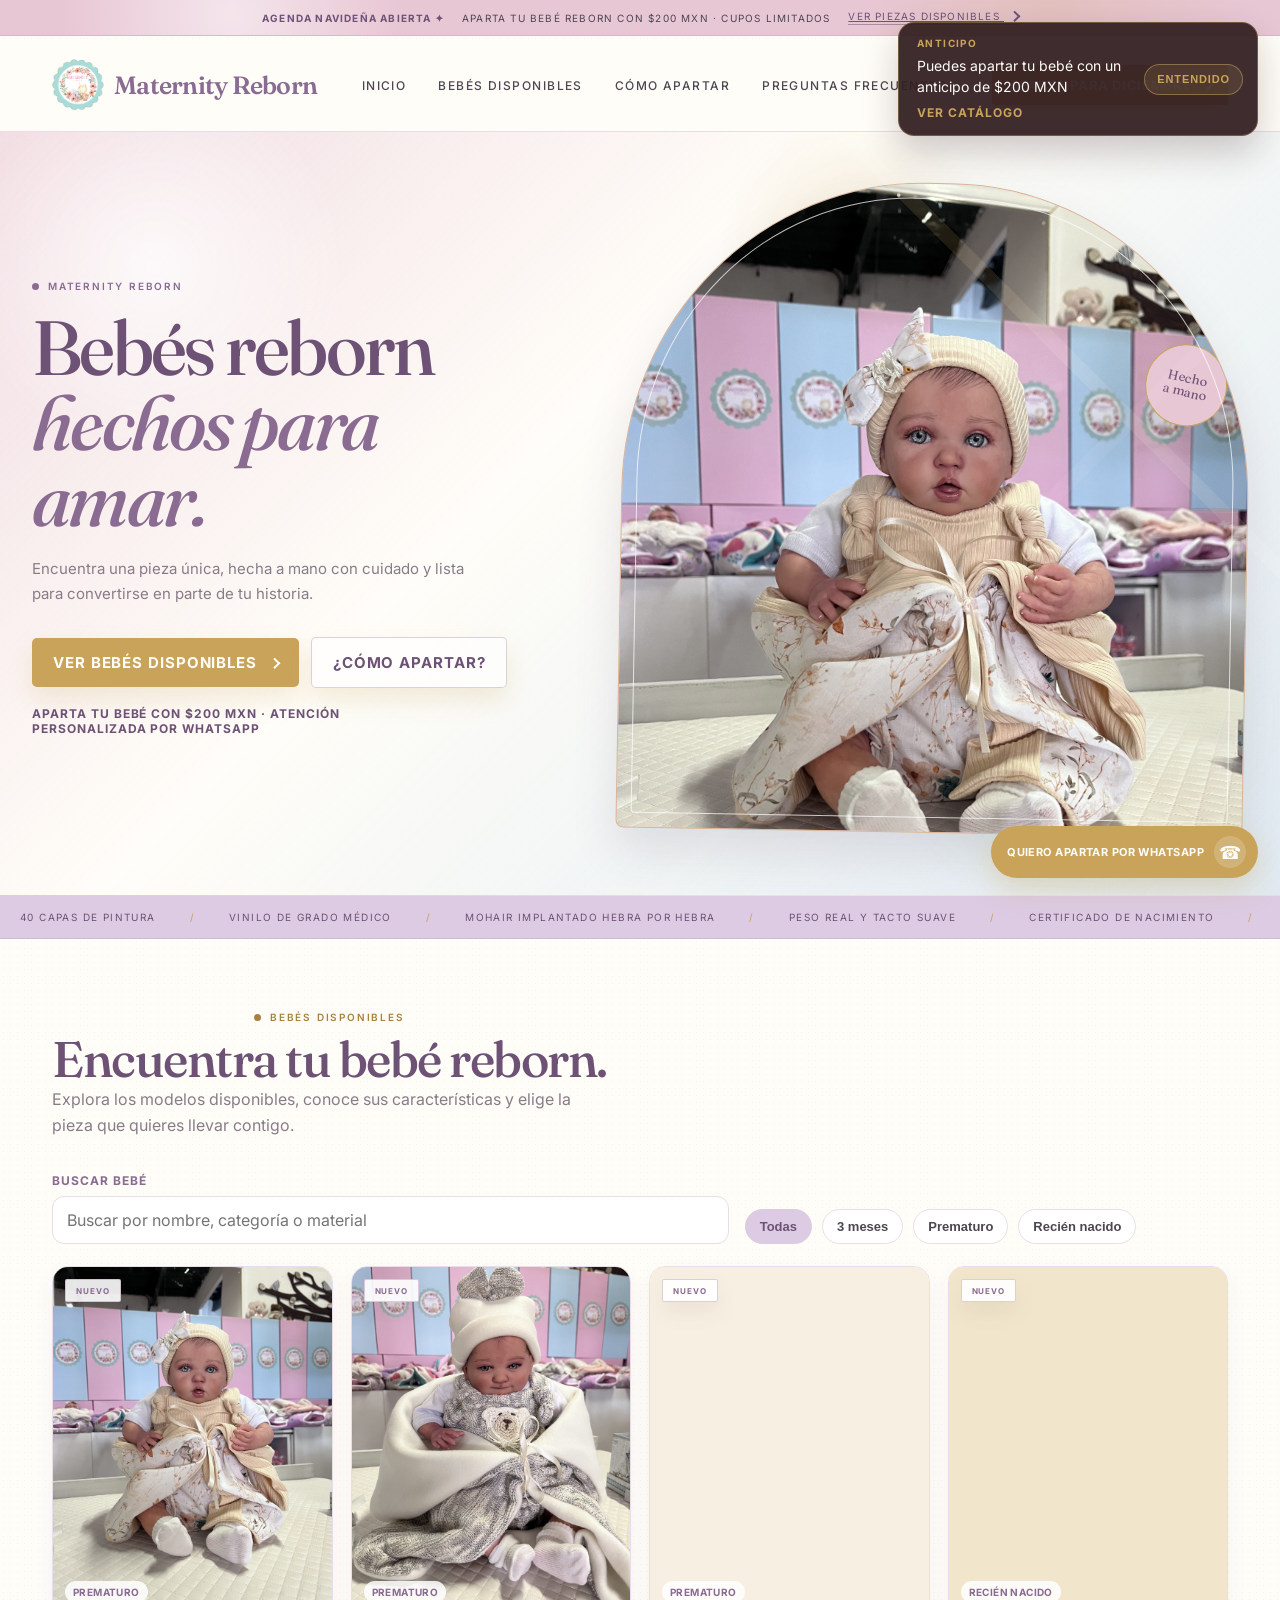
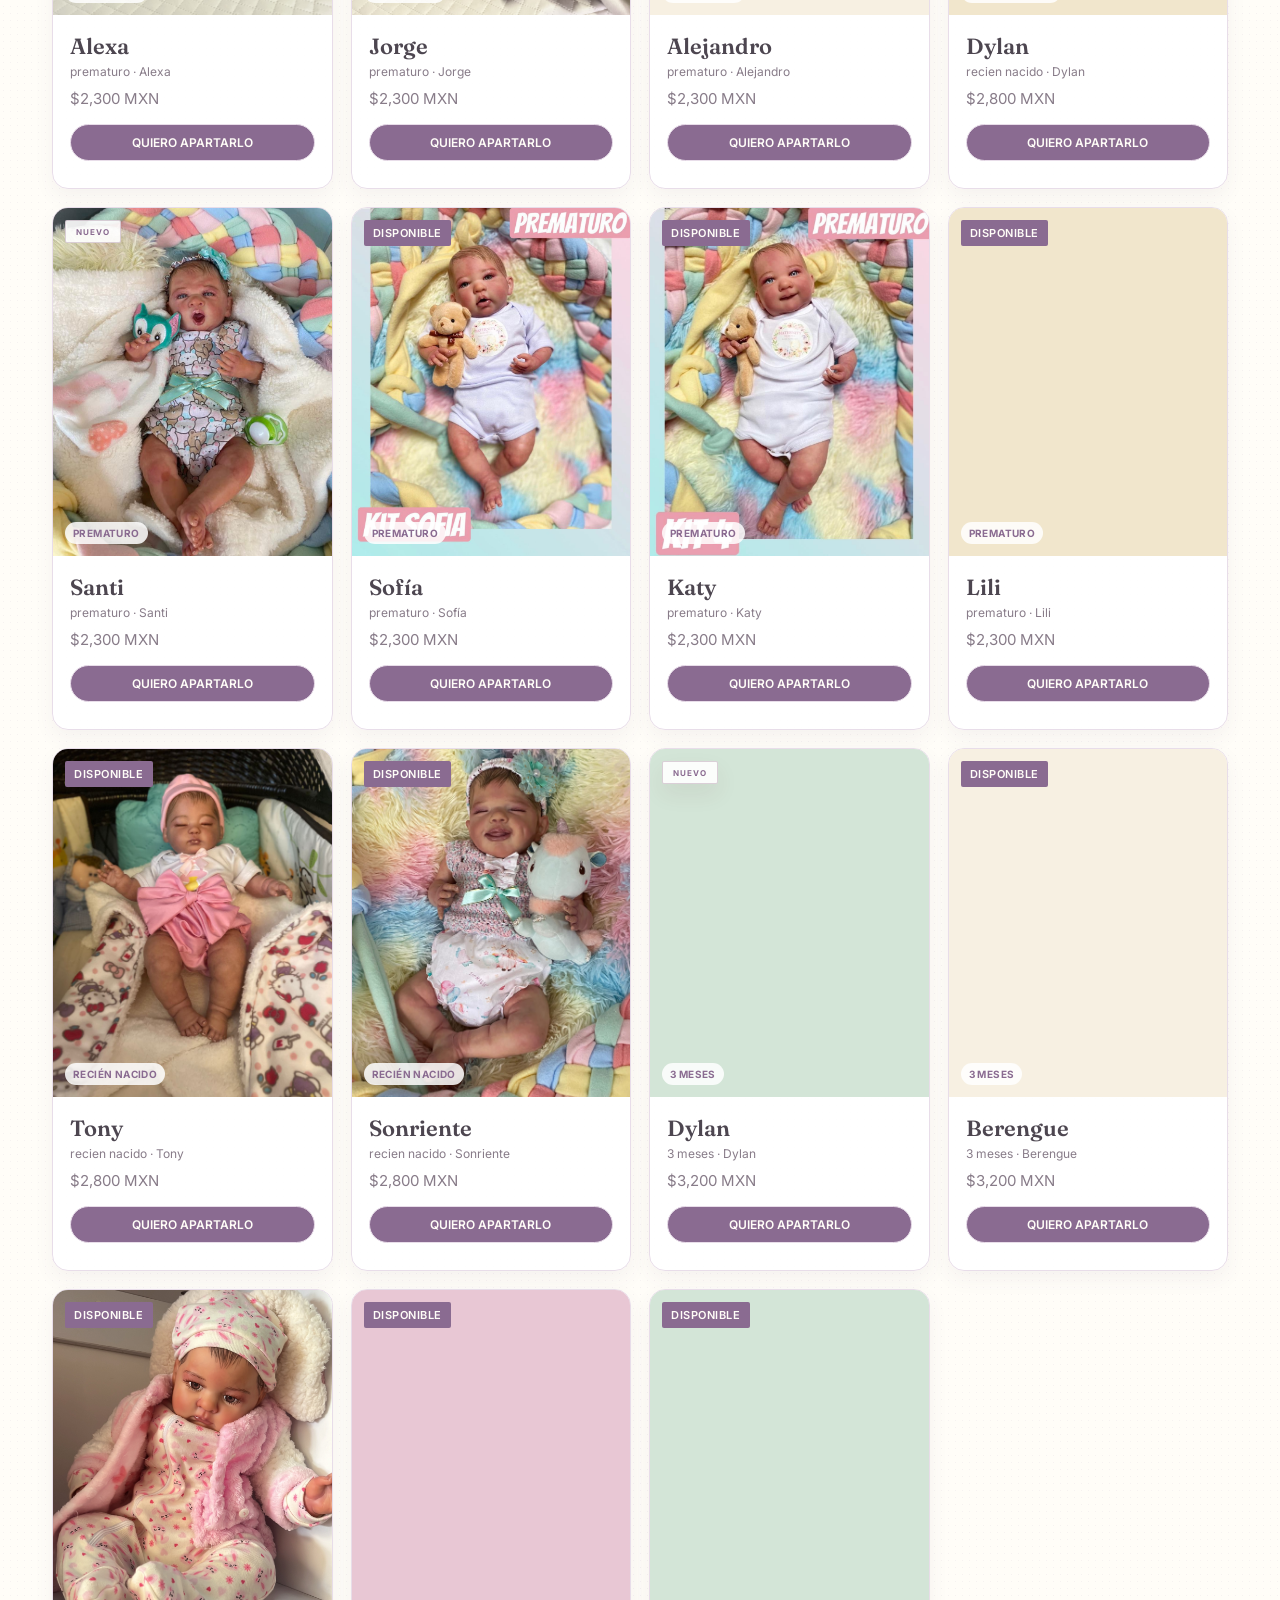
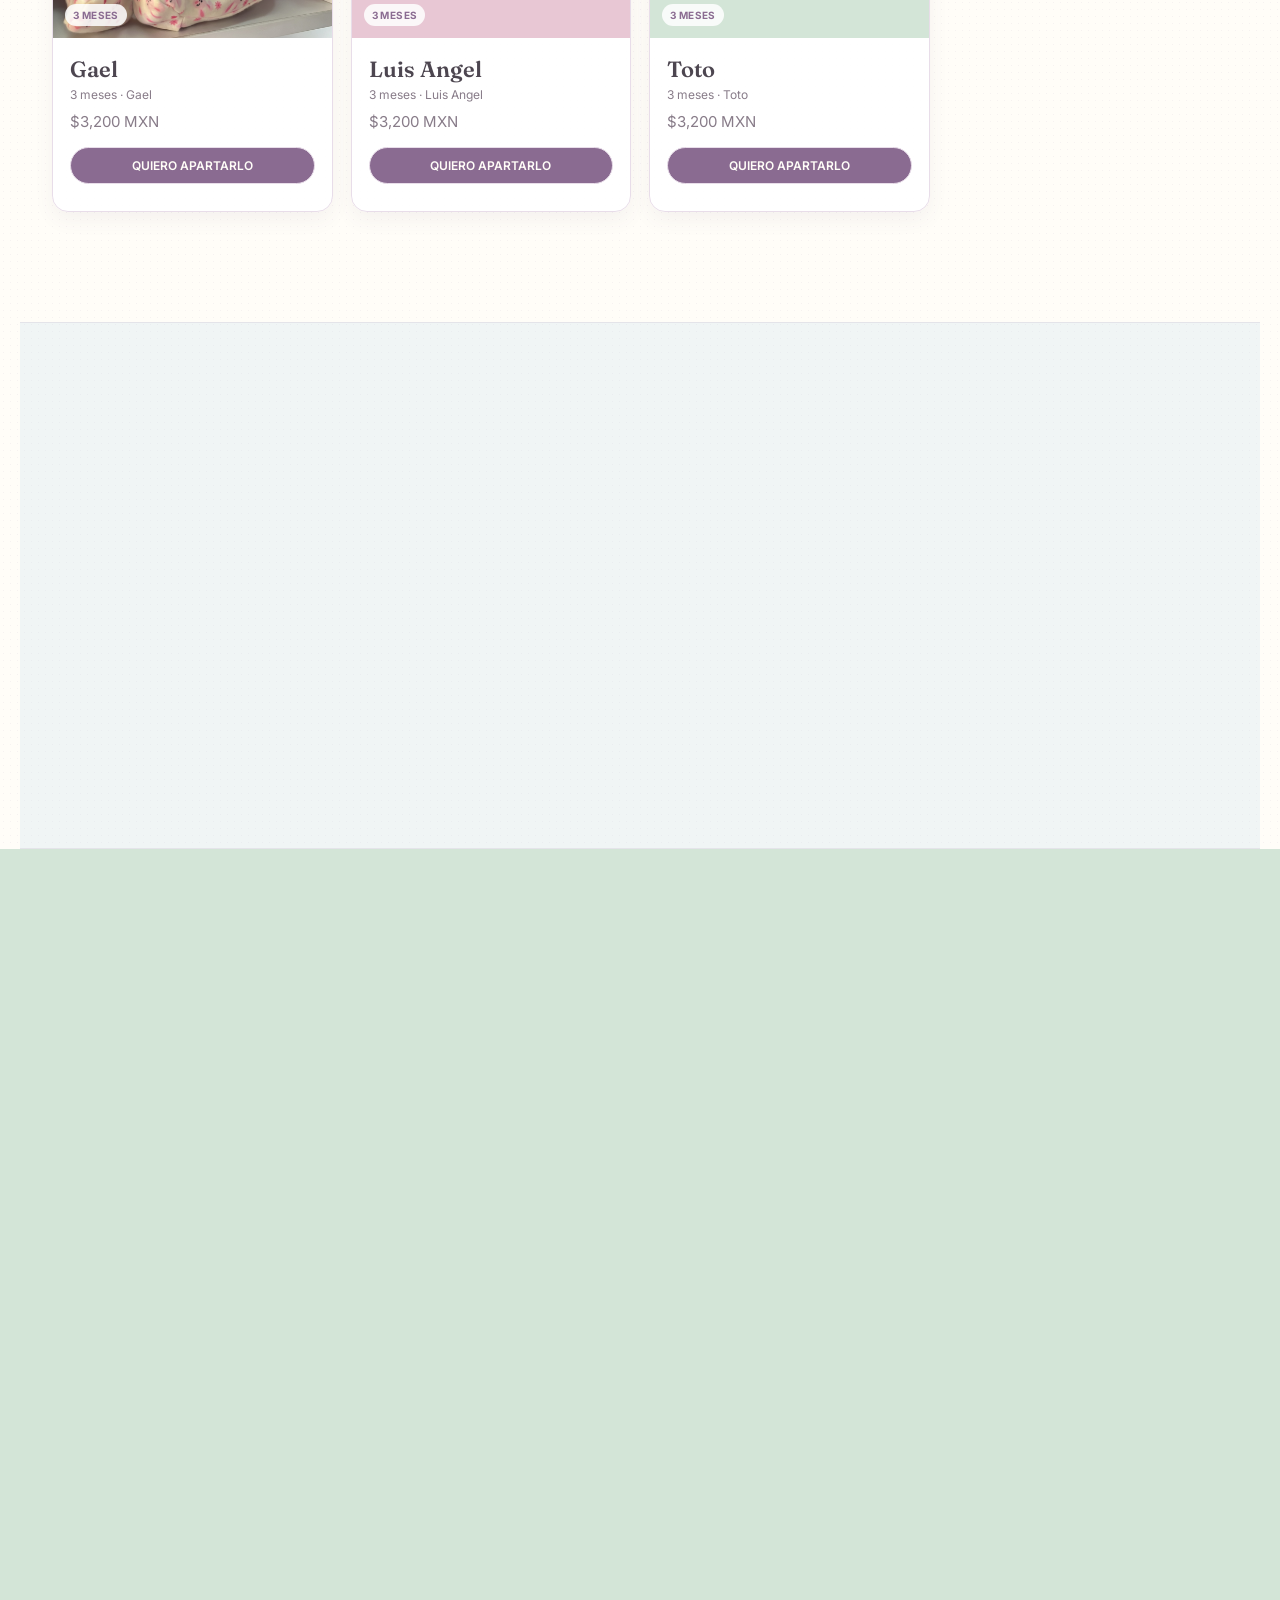
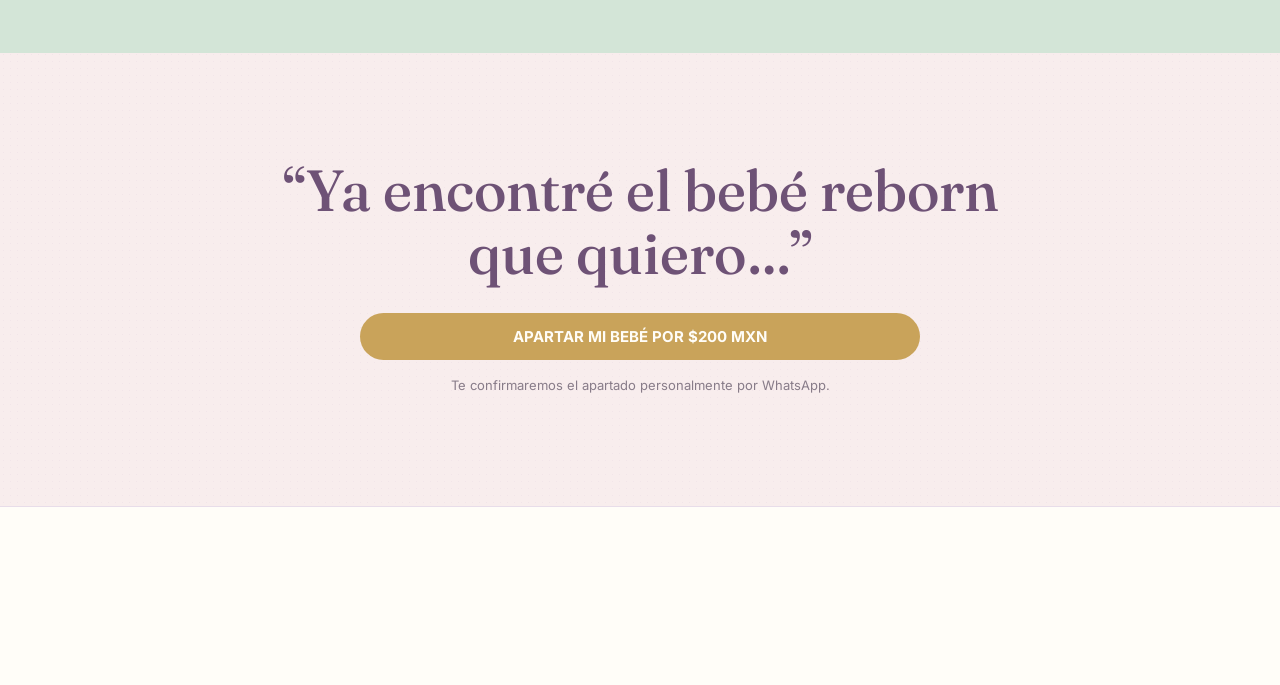
==== commit 140805a0: "Ultimos cambios" ====
--- a/index.html
+++ b/index.html
@@ -14,7 +14,7 @@
 <body>
 
   <div class="announcement" role="status">
-    <p><strong>Novedad</strong><span>Separa tu bebé con un anticipo de $200 MXN</span><a href="#catalogo">Ver piezas disponibles <span class="arrow-icon" aria-hidden="true"></span></a></p>
+    <p><strong>AGENDA NAVIDEÑA ABIERTA ✦</strong><span>Aparta tu bebé reborn con $200 MXN · CUPOS LIMITADOS</span><a href="#catalogo">VER PIEZAS DISPONIBLES <span class="arrow-icon" aria-hidden="true"></span></a></p>
   </div>
 
   <!-- ===== NAV ===== -->
@@ -25,31 +25,31 @@
         <span>Maternity Reborn</span>
       </a>
       <div class="nav-links">
-        <a href="#coleccion">Colección</a>
-        <a href="#como-funciona">El proceso</a>
-        <a href="#catalogo">Catálogo</a>
-      </div>
-      <a href="#catalogo" class="nav-cta">Ver catálogo <span class="arrow-icon" aria-hidden="true"></span></a>
+        <a href="#inicio">INICIO</a>
+        <a href="#catalogo">BEBÉS DISPONIBLES</a>
+        <a href="#como-funciona">CÓMO APARTAR</a>
+        <a href="#preguntas-frecuentes">PREGUNTAS FRECUENTES</a>
+      </div>
+      <a href="#catalogo" class="nav-cta">APARTA PARA DICIEMBRE <span class="arrow-icon" aria-hidden="true"></span></a>
     </div>
   </nav>
 
   <!-- ===== HERO ===== -->
-  <header class="hero storytelling-hero" id="coleccion">
-    <div class="storytelling-scroller">
-      <div class="storytelling-stage">
-        <div class="storytelling-copy">
-          <p class="eyebrow eyebrow-light"><i></i>Navidad en Maternity Reborn</p>
-          <div class="storytelling-phrases" aria-live="polite">
-            <span class="story-phrase is-visible" data-step="0">Queridos Reyes Magos, esta Navidad quiero un...</span>
-            <span class="story-phrase" data-step="1">bebé que se sienta real...</span>
-            <span class="story-phrase" data-step="2">que abrace como si tuviera vida...</span>
-            <span class="story-phrase" data-step="3">un bebé Maternity Reborn.</span>
-          </div>
-          <div class="hero-actions">
-            <a href="#catalogo" class="btn-hero">Ver el catálogo <span class="arrow-icon" aria-hidden="true"></span></a>
-            <a href="#como-funciona" class="btn-hero btn-hero-ghost">Conoce el proceso</a>
-          </div>
+  <header class="hero simple-hero" id="coleccion">
+    <div class="simple-hero-inner">
+      <div class="simple-hero-copy">
+        <p class="eyebrow eyebrow-light"><i></i>MATERNITY REBORN</p>
+        <h1>Bebés reborn<br><em>hechos para amar.</em></h1>
+        <p class="hero-subtitle">Encuentra una pieza única, hecha a mano con cuidado y lista para convertirse en parte de tu historia.</p>
+        <div class="hero-actions">
+          <a href="#catalogo" class="btn-hero">VER BEBÉS DISPONIBLES <span class="arrow-icon" aria-hidden="true"></span></a>
+          <a href="#como-funciona" class="btn-hero btn-hero-ghost">¿CÓMO APARTAR?</a>
         </div>
+        <p class="hero-urgency">Aparta tu bebé con $200 MXN · Atención personalizada por WhatsApp</p>
+      </div>
+      <div class="simple-hero-art">
+        <img src="assets/img/prematuros/Nuevo Alexa.jpg" alt="Bebé reborn artesanal de Maternity Reborn" width="1200" height="1600" decoding="async">
+        <span class="hero-stamp">Hecho<br>a mano</span>
       </div>
     </div>
   </header>
@@ -62,33 +62,10 @@
     <span>Peso real y tacto suave</span><i>/</i><span>Certificado de nacimiento</span><i>/</i>
   </div></div>
 
-  <!-- ===== CÓMO FUNCIONA ===== -->
-  <section class="how-it-works" id="como-funciona">
-    <div class="section-intro">
-      <p class="eyebrow"><i></i>El proceso</p>
-      <h2>Cuatro naturalezas.<br><em>Un mismo oficio.</em></h2>
-      <p>Cambian la talla, la postura y el acabado. No cambia el cuidado con el que se trabaja cada pieza.</p>
-    </div>
-    <div class="how-item">
-      <span class="how-num">1</span>
-      <p><strong>Elige tu diseño</strong> favorito del catálogo</p>
-    </div>
-    <div class="how-item">
-      <span class="how-num">2</span>
-      <p><strong>Completa tus datos</strong> para iniciar el apartado</p>
-    </div>
-    <div class="how-item">
-      <span class="how-num">3</span>
-      <p><strong>Confirmamos por WhatsApp</strong> y recibes tu folio</p>
-    </div>
-  </section>
-
-  
-
   <!-- ===== CATÁLOGO ===== -->
   <main class="catalogo-wrapper" id="catalogo">
     <div class="catalogo-heading">
-      <div><p class="eyebrow"><i></i>Catálogo abierto</p><h2>Bebés disponibles</h2></div>
+      <div><p class="eyebrow"><i></i>BEBÉS DISPONIBLES</p><h2>Encuentra tu bebé reborn.</h2><p>Explora los modelos disponibles, conoce sus características y elige la pieza que quieres llevar contigo.</p></div>
     </div>
 
     <div class="catalogo-toolbar" aria-label="Búsqueda y filtros del catálogo">
@@ -109,12 +86,39 @@
     </div>
   </main>
 
+  <!-- ===== CÓMO FUNCIONA ===== -->
+  <section class="how-it-works" id="como-funciona">
+    <div class="section-intro">
+      <p class="eyebrow"><i></i>CÓMO APARTAR</p>
+      <h2>Cuatro naturalezas.<br><em>Un mismo oficio.</em></h2>
+      <p>Cambian la talla, la postura y el acabado. No cambia el cuidado con el que se trabaja cada pieza.</p>
+    </div>
+    <div class="how-item">
+      <span class="how-num">1</span>
+      <p><strong>Elige tu diseño</strong> favorito del catálogo</p>
+    </div>
+    <div class="how-item">
+      <span class="how-num">2</span>
+      <p><strong>Completa tus datos</strong> para iniciar el apartado</p>
+    </div>
+    <div class="how-item">
+      <span class="how-num">3</span>
+      <p><strong>Confirmamos por WhatsApp</strong> y recibes tu folio</p>
+    </div>
+  </section>
+
   <section class="atelier-band">
     <div class="atelier-image"><img src="assets/img/prematuros/Kit Tini Diseño Sorpresa.jpg" alt="Detalle de un bebé reborn terminado" width="960" height="1206" loading="lazy" decoding="async"></div>
-    <div class="atelier-copy"><p class="eyebrow"><i></i>Desde el atelier</p><h2>Porque cada bebé<br><em>lleva una firma.</em></h2>
-      <p>Aparta tu bebé con un anticipo de $200 MXN</p>
-      <a href="#catalogo" class="text-link">Conoce las piezas <span class="arrow-icon" aria-hidden="true"></span></a>
-    </div>
+    <div class="atelier-copy"><p class="eyebrow"><i></i>UN DESEO CREADO A MANO</p><h2>Cada bebé,<br><em>una pieza única.</em></h2>
+      <p>Cada bebé reborn se trabaja cuidadosamente para convertirse en una pieza especial, con detalles que hacen que cada modelo sea irrepetible.</p>
+      <a href="#catalogo" class="text-link">VER BEBÉS DISPONIBLES <span class="arrow-icon" aria-hidden="true"></span></a>
+    </div>
+  </section>
+
+  <section class="christmas-close" id="preguntas-frecuentes">
+    <p>“Ya encontré el bebé reborn que quiero…”</p>
+    <a href="#catalogo" class="btn-primary">APARTAR MI BEBÉ POR $200 MXN</a>
+    <span>Te confirmaremos el apartado personalmente por WhatsApp.</span>
   </section>
 
   <!-- ===== MODAL DE APARTADO ===== -->
@@ -180,7 +184,7 @@
         </a>
       </div>
     </div>
-    <p>&copy; <span id="anio-actual"></span> Maternity Reborn. Piezas de colección para mayores de 14 años.</p>
+    <p>&copy; <span id="anio-actual"></span> Maternity Reborn. Piezas de colección.</p>
   </footer>
 
   <script defer src="assets/js/datos.js?v=20260904"></script>
@@ -188,7 +192,7 @@
   <script defer src="assets/js/catalogo.js?v=20260914"></script>
   <script defer src="assets/js/catalogo-admin.js?v=20260914"></script>
   <script defer src="assets/js/whatsapp-widget.js?v=20260914"></script>
-  <script>
+  <!-- Se eliminó la secuencia de scroll del hero: la portada ahora es estática. [
     if ('scrollRestoration' in history) {
       history.scrollRestoration = 'auto';
     }
@@ -407,6 +411,6 @@
 
       logHeroState('initial-state');
     }
-  </script>
+  ] -->
 </body>
 </html>
--- a/assets/css/styles.css
+++ b/assets/css/styles.css
@@ -1,5 +1,11 @@
 /* Tokens globales */
 :root {
+  --lila-suave: #DCCBE3;
+  --rosa-empolvado: #E8C7D4;
+  --azul-cielo: #C9DDEC;
+  --verde-menta: #D3E5D7;
+  --dorado: #C9A35A;
+  --fondo-papel: #FFFDF8;
   --color-bg: #f6f3f7;
   --color-card: #fcfafc;
   --color-wine: #a98db0;
@@ -2625,6 +2631,174 @@
 .admin-empty-state p { max-width: 34ch; margin: 0; font-size: 13px; line-height: 1.5; }
 .admin-empty-icon { display: grid; width: 44px; height: 44px; place-items: center; border-radius: 50%; background: var(--color-tint); color: var(--color-wine); font-size: 22px; }
 .admin-empty-state .btn-primary { width: auto; margin-top: 8px; }
+
+/* Campaña navideña pastel */
+:root {
+  --color-bg: var(--fondo-papel);
+  --color-card: #ffffff;
+  --color-wine: #8A6B91;
+  --color-wine-dark: #6E5276;
+  --color-gold: var(--dorado);
+  --color-gold-dark: #A9803F;
+  --color-text: #4D4650;
+  --color-text-soft: #887C89;
+  --color-line: #E8DDE9;
+  --color-tint: var(--lila-suave);
+  --color-panel: var(--verde-menta);
+  --color-image-bg: #F5ECF4;
+  --color-glass: rgba(255, 253, 248, 0.94);
+  --color-shadow: rgba(92, 68, 98, 0.12);
+  --font-display: "Fraunces", serif;
+  --font-body: "Inter", sans-serif;
+}
+
+html, body { background: var(--fondo-papel); }
+body {
+  background-image: radial-gradient(rgba(138, 107, 145, .075) .6px, transparent .6px);
+  background-size: 7px 7px;
+}
+.announcement {
+  position: sticky;
+  top: 0;
+  z-index: 70;
+  background: var(--rosa-empolvado);
+  color: var(--color-text);
+  border-bottom: 1px solid rgba(138, 107, 145, .16);
+  padding: 10px 20px;
+}
+.announcement::before { background: radial-gradient(circle at 18% 40%, rgba(255,255,255,.55), transparent 16%), radial-gradient(circle at 82% 20%, rgba(201,163,90,.18), transparent 18%); }
+.announcement strong, .announcement a { color: var(--color-wine-dark); }
+.announcement a { border-color: rgba(110, 82, 118, .5); }
+.navbar { top: 39px; background: var(--color-glass); border-color: var(--color-line); }
+.nav-logo, .footer-brand { color: var(--color-wine); }
+.nav-links a { color: var(--color-text); }
+.nav-links a:hover { color: var(--color-wine); }
+.nav-cta { background: var(--dorado); color: #fffdf8; box-shadow: 0 8px 18px rgba(201,163,90,.2); }
+.nav-cta:hover { background: #B78E49; }
+
+.hero {
+  min-height: 760px;
+  background: linear-gradient(135deg, rgba(232,199,212,.58), rgba(255,253,248,.94) 42%, rgba(201,221,236,.58));
+  border-bottom-color: rgba(201,163,90,.28);
+}
+.hero::before { background: radial-gradient(circle at 12% 18%, rgba(255,255,255,.82), transparent 15%), radial-gradient(circle at 67% 16%, rgba(201,163,90,.24), transparent 13%), radial-gradient(circle at 84% 76%, rgba(211,229,215,.8), transparent 17%); }
+.hero::after { background-image: linear-gradient(135deg, transparent 0 69%, rgba(138,107,145,.1) 69% 70%, transparent 70%), linear-gradient(45deg, transparent 0 78%, rgba(201,163,90,.14) 78% 79%, transparent 79%); }
+.storytelling-stage { padding: 70px 0 40px; }
+.storytelling-copy { width: min(610px, calc(100% - 40px)); margin-right: min(440px, 36vw); text-align: left; }
+.storytelling-copy .eyebrow { justify-content: flex-start; color: var(--color-wine); }
+.letter-switch { display: inline-flex; flex-wrap: wrap; gap: 6px; margin: 18px 0 4px; padding: 5px; border: 1px solid rgba(138,107,145,.2); border-radius: 999px; background: rgba(255,255,255,.52); }
+.letter-switch input { position: fixed; left: -9999px; width: 1px; height: 1px; opacity: 0; pointer-events: none; }
+.letter-switch label { cursor: pointer; padding: 8px 12px; border-radius: 999px; color: var(--color-text-soft); font-size: 11px; font-weight: 700; letter-spacing: .05em; text-transform: uppercase; }
+.letter-switch input:checked + label { background: var(--lila-suave); color: var(--color-wine-dark); }
+.storytelling-phrases { min-height: 230px; margin: 16px 0 18px; place-items: center start; }
+.story-phrase { justify-content: flex-start; text-align: left; font-family: "Caveat", cursive; font-size: clamp(48px, 5.3vw, 76px); line-height: .98; letter-spacing: 0; color: var(--color-wine-dark); text-shadow: none; }
+.story-phrase .reyes-title { display: none; }
+.storytelling-copy:has(#carta-reyes:checked) .story-phrase .santa-title { display: none; }
+.storytelling-copy:has(#carta-reyes:checked) .story-phrase .reyes-title { display: inline; }
+.storytelling-copy:has(#carta-reyes:checked) .letter-switch input:checked + label { background: var(--azul-cielo); }
+.hero-subtitle { color: var(--color-text-soft); max-width: 490px; }
+.hero-actions { justify-content: flex-start; gap: 12px; }
+.btn-hero { border-radius: 5px; background: var(--dorado); color: #fffdf8; box-shadow: 0 12px 25px rgba(201,163,90,.2); letter-spacing: .06em; text-transform: uppercase; }
+.btn-hero-ghost { background: rgba(255,255,255,.56); color: var(--color-wine-dark); border-color: rgba(138,107,145,.3); }
+.hero-urgency { margin: 18px 0 0; color: var(--color-wine-dark); font-size: 12px; font-weight: 700; letter-spacing: .08em; text-transform: uppercase; }
+.storytelling-hero-art { position: absolute; right: max(5vw, 30px); bottom: 0; z-index: 1; width: min(33vw, 410px); height: min(72vh, 620px); padding: 18px 18px 0; border: 1px solid rgba(201,163,90,.48); border-bottom: 0; border-radius: 220px 220px 0 0; background: rgba(255,255,255,.45); box-shadow: 0 20px 55px rgba(92,68,98,.14); transform: rotate(2deg); }
+.storytelling-hero-art img { width: 100%; height: 100%; object-fit: cover; object-position: center top; border-radius: 205px 205px 0 0; }
+.hero-stamp { position: absolute; right: -18px; top: 28%; display: grid; place-items: center; width: 82px; height: 82px; border: 1px solid var(--dorado); border-radius: 50%; background: var(--rosa-empolvado); color: var(--color-wine-dark); font-family: var(--font-display); font-size: 13px; line-height: 1.05; text-align: center; transform: rotate(12deg); }
+.ticker { background: var(--lila-suave); border-color: rgba(138,107,145,.16); }
+.ticker-track { color: var(--color-wine-dark); }
+.ticker-track i { color: var(--dorado); }
+
+.catalogo-wrapper { padding-top: 72px; }
+.catalogo-heading h2, .section-intro h2, .atelier-copy h2 { color: var(--color-wine-dark); }
+.catalogo-heading > div > p:last-child { max-width: 540px; margin: 0; color: var(--color-text-soft); line-height: 1.65; }
+.category-filters .filter-chip.is-active { background: var(--lila-suave); color: var(--color-wine-dark); border-color: var(--lila-suave); }
+.tarjeta { border-color: var(--color-line); background: rgba(255,255,255,.88); box-shadow: 0 8px 20px rgba(92,68,98,.06); }
+.tarjeta:hover { border-color: var(--dorado); box-shadow: 0 16px 30px rgba(92,68,98,.12); }
+.tarjeta-imagen-wrap { background: var(--color-image-bg); }
+.tarjeta-imagen-wrap.palette-rose { background: var(--rosa-empolvado); }
+.tarjeta-imagen-wrap.palette-green { background: var(--verde-menta); }
+.tarjeta-imagen-wrap.palette-cream { background: #F7F0E2; }
+.tarjeta-imagen-wrap.palette-gold { background: #F1E6CC; }
+.badge, .btn-apartar, .btn-detalle { background: var(--color-wine); color: #fffdf8; }
+.btn-detalle:hover, .btn-apartar:hover { background: var(--color-wine-dark); }
+.how-it-works { background: rgba(201,221,236,.28); border-top: 1px solid rgba(138,107,145,.12); border-bottom: 1px solid rgba(138,107,145,.12); }
+.how-num { background: var(--dorado); color: #fffdf8; }
+.atelier-band { background: var(--verde-menta); }
+.atelier-copy .text-link { color: var(--color-wine-dark); border-color: var(--color-wine-dark); }
+.christmas-close { padding: 106px 24px 112px; background: rgba(232,199,212,.3); text-align: center; }
+.christmas-close p { max-width: 780px; margin: 0 auto 28px; color: var(--color-wine-dark); font: 500 clamp(32px, 5vw, 58px)/1.08 var(--font-display); }
+.christmas-close .btn-primary { display: block; width: min(560px, 100%); margin: 0 auto 14px; background: var(--dorado); color: #fffdf8; }
+.christmas-close span { color: var(--color-text-soft); font-size: 13px; }
+.site-footer { background: var(--fondo-papel); }
+.footer-socials a { background: var(--lila-suave); color: var(--color-wine-dark); }
+.whatsapp-widget { right: 22px; bottom: 22px; background: var(--dorado); color: #fffdf8; box-shadow: 0 12px 28px rgba(201,163,90,.3); }
+.whatsapp-widget:hover { background: #B78E49; }
+.whatsapp-widget__label { display: inline; font-size: 11px; letter-spacing: .04em; }
+
+@media (max-width: 900px) {
+  .nav-links { gap: 14px; }
+  .nav-links a { font-size: 10px; letter-spacing: .06em; }
+  .storytelling-copy { margin-right: 34vw; }
+  .storytelling-hero-art { right: 2vw; width: 34vw; }
+}
+@media (max-width: 640px) {
+  .announcement { padding: 9px 12px; }
+  .announcement p { gap: 5px; font-size: 8px; letter-spacing: .04em; }
+  .announcement p > span { display: inline; }
+  .announcement a { display: none; }
+  .navbar { top: 34px; }
+  .navbar-inner { padding: 12px 16px; }
+  .nav-logo { font-size: 17px; }
+  .nav-logo img { height: 38px; }
+  .nav-cta { padding: 9px 10px; font-size: 9px; }
+  .storytelling-stage { min-height: 760px; height: 100vh; padding-top: 44px; align-items: start; }
+  .storytelling-copy { width: calc(100% - 40px); margin: 0; padding-top: 28px; text-align: center; }
+  .storytelling-copy .eyebrow { justify-content: center; }
+  .letter-switch { justify-content: center; }
+  .storytelling-phrases { min-height: 210px; place-items: center; }
+  .story-phrase { justify-content: center; text-align: center; font-size: clamp(42px, 12vw, 62px); }
+  .hero-subtitle { margin: 0 auto; font-size: 13px; }
+  .hero-actions { justify-content: center; }
+  .hero-urgency { font-size: 10px; }
+  .storytelling-hero-art { right: 50%; bottom: -170px; width: 220px; height: 310px; transform: translateX(50%) rotate(2deg); opacity: .35; }
+  .hero-stamp { right: -12px; width: 64px; height: 64px; font-size: 10px; }
+  .catalogo-wrapper { padding-top: 52px; }
+  .christmas-close { padding: 76px 20px 82px; }
+  .whatsapp-widget { right: 12px; bottom: 12px; padding: 11px 14px; }
+  .whatsapp-widget__label { display: inline; font-size: 9px; }
+}
+
+/* Portada estática */
+.simple-hero { min-height: 0; }
+.simple-hero-inner { width: min(1240px, calc(100% - 64px)); min-height: 620px; margin: 0 auto; display: grid; grid-template-columns: minmax(0, .9fr) minmax(360px, 1.1fr); align-items: center; gap: clamp(30px, 6vw, 90px); padding: 54px 0 62px; }
+.simple-hero-copy { position: relative; z-index: 2; }
+.simple-hero-copy .eyebrow { justify-content: flex-start; color: var(--color-wine); }
+.simple-hero-copy h1 { max-width: 600px; margin: 18px 0 20px; color: var(--color-wine-dark); font: 500 clamp(48px, 6vw, 82px)/.98 var(--font-display); letter-spacing: -.035em; }
+.simple-hero-copy h1 em { color: var(--color-wine); font-style: italic; }
+.simple-hero-copy .hero-subtitle { margin: 0; max-width: 440px; }
+.simple-hero-copy .hero-actions { margin-top: 30px; }
+.simple-hero-copy .hero-urgency { max-width: 410px; }
+.simple-hero-art { position: relative; min-height: 520px; height: min(62vw, 650px); max-height: 650px; overflow: hidden; border: 1px solid rgba(201,163,90,.5); border-radius: 48% 48% 8px 8px; background: var(--rosa-empolvado); box-shadow: 0 22px 45px rgba(92,68,98,.14); transform: rotate(1deg); }
+.simple-hero-art::before { content: ""; position: absolute; inset: 14px; border: 1px solid rgba(255,255,255,.72); border-radius: 46% 46% 4px 4px; z-index: 1; pointer-events: none; }
+.simple-hero-art img { width: 100%; height: 100%; object-fit: cover; object-position: center top; }
+.simple-hero-art .hero-stamp { right: 22px; top: 24%; }
+
+@media (max-width: 900px) {
+  .simple-hero-inner { width: min(100% - 40px, 720px); grid-template-columns: 1fr 1fr; gap: 24px; }
+  .simple-hero-copy h1 { font-size: clamp(42px, 6vw, 62px); }
+  .simple-hero-art { min-height: 420px; }
+}
+@media (max-width: 640px) {
+  .simple-hero-inner { width: calc(100% - 40px); min-height: 0; grid-template-columns: 1fr; gap: 28px; padding: 44px 0 34px; }
+  .simple-hero-copy { text-align: center; }
+  .simple-hero-copy .eyebrow { justify-content: center; }
+  .simple-hero-copy h1 { margin: 15px auto 16px; font-size: clamp(44px, 13vw, 62px); }
+  .simple-hero-copy .hero-subtitle { margin: 0 auto; }
+  .simple-hero-copy .hero-actions { justify-content: center; margin-top: 24px; }
+  .simple-hero-copy .hero-urgency { margin: 15px auto 0; font-size: 9px; }
+  .simple-hero-art { width: min(100%, 330px); min-height: 390px; height: 105vw; max-height: 470px; margin: 0 auto; }
+  .simple-hero-art .hero-stamp { right: 8px; width: 64px; height: 64px; font-size: 10px; }
+}
 .admin-sales-cards { display: none; }
 .sale-card { display: grid; gap: 16px; padding: 18px; border: 1px solid var(--color-line); border-radius: var(--radius-card); background: var(--color-card); }
 .sale-card-heading { display: flex; align-items: center; justify-content: space-between; gap: 12px; color: var(--color-wine); }
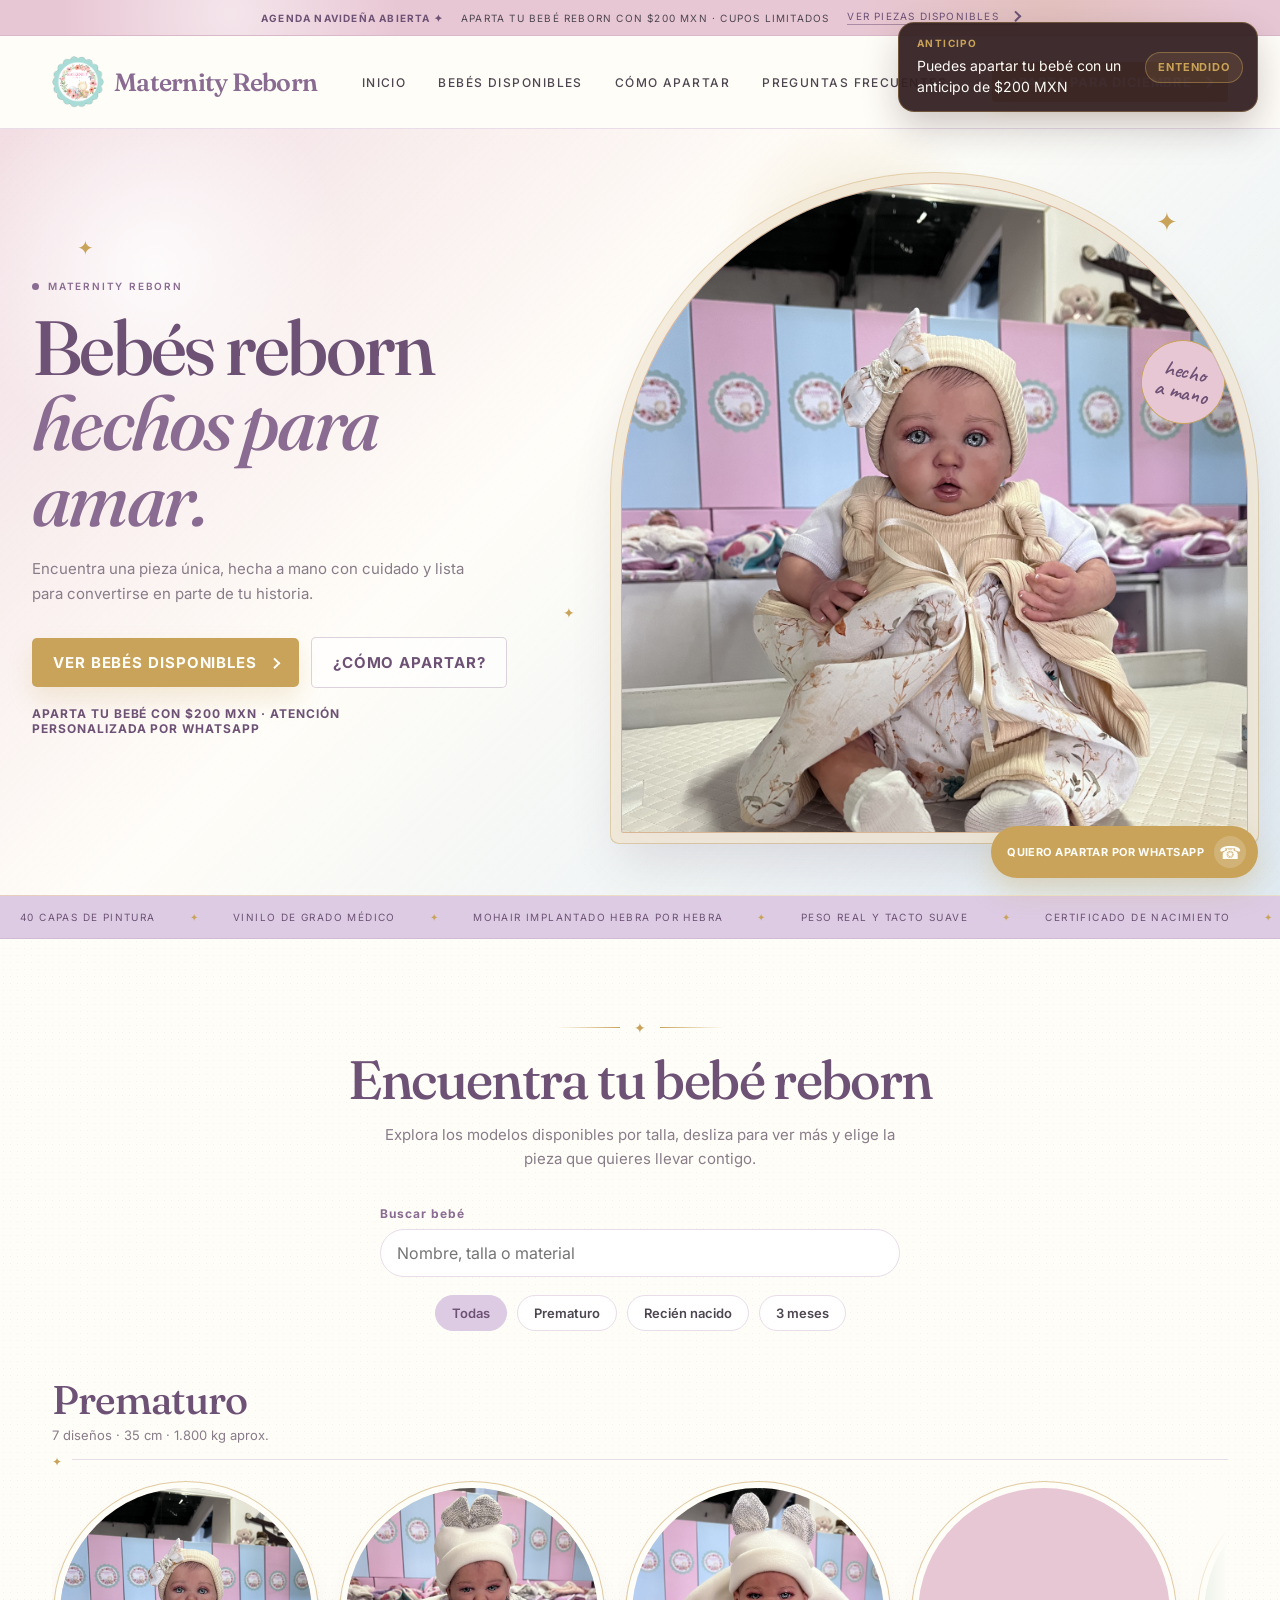
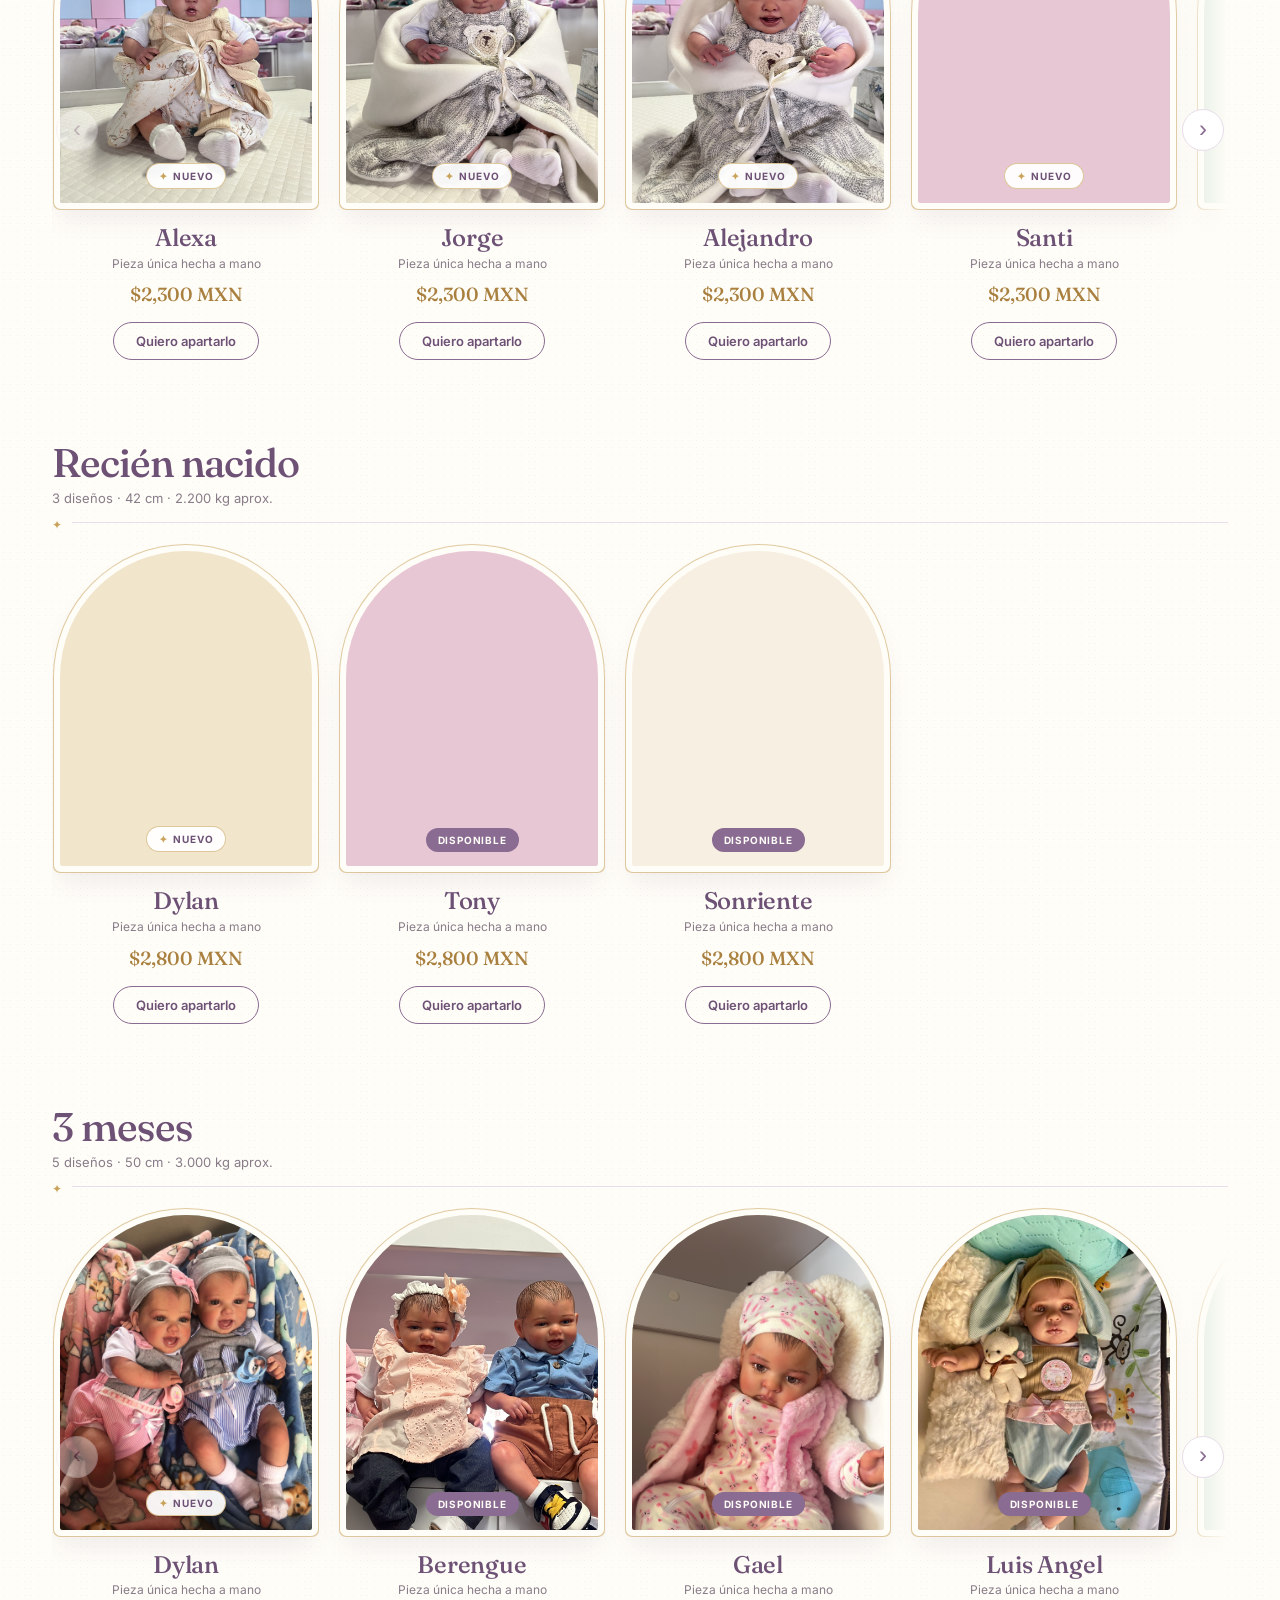
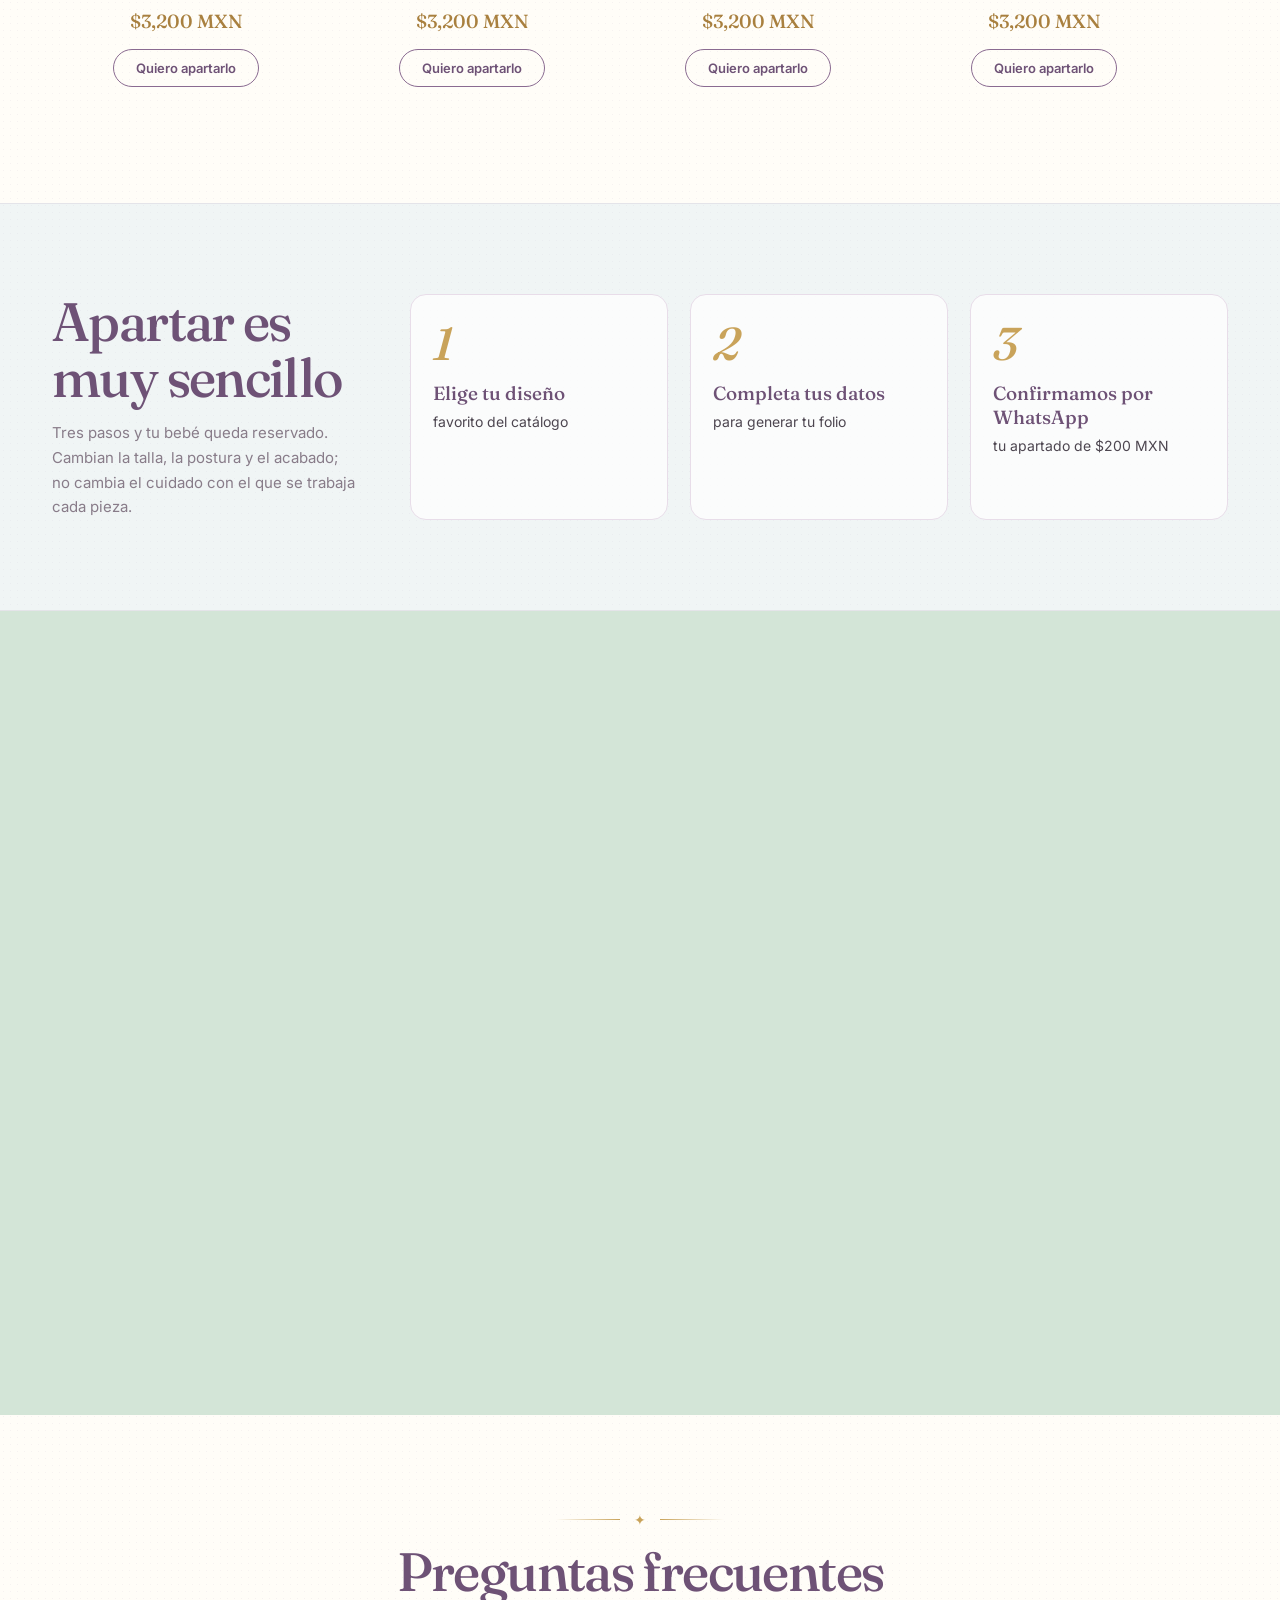
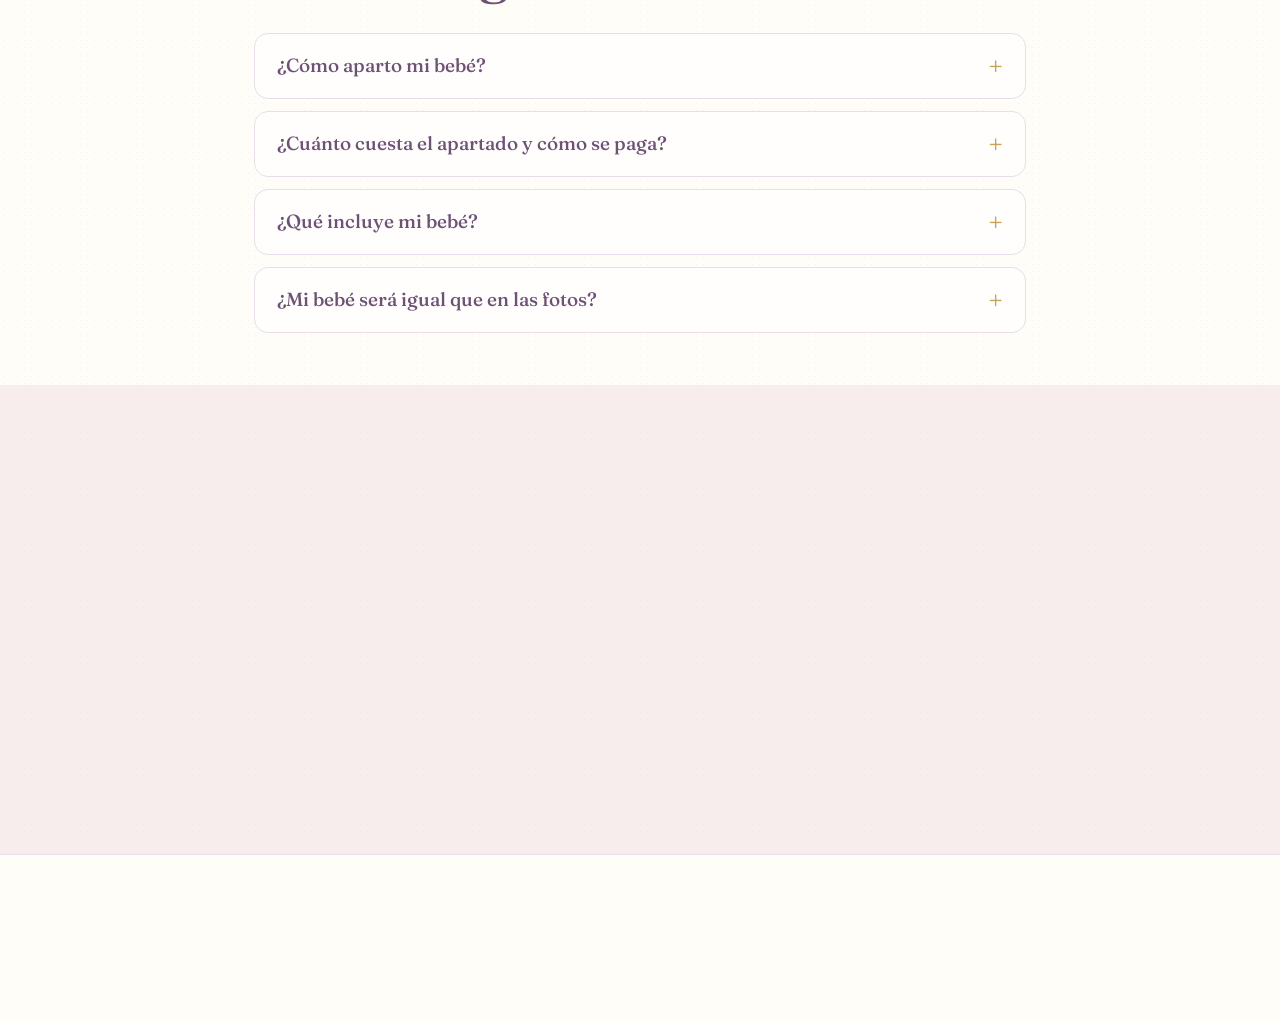
==== commit ae4267c3: "funcionamiento de sidescroll" ====
--- a/index.html
+++ b/index.html
@@ -3,18 +3,20 @@
 <head>
 <meta charset="UTF-8">
 <meta name="viewport" content="width=device-width, initial-scale=1.0">
+<meta name="theme-color" content="#FFFDF8">
+<meta name="description" content="Bebés reborn hechos a mano. Elige tu diseño y apártalo con $200 MXN.">
 <title>Maternity Reborn Dolls | Bebés reborn hechos a mano</title>
 <link rel="preconnect" href="https://fonts.googleapis.com">
 <link rel="preconnect" href="https://fonts.gstatic.com" crossorigin>
-<link href="https://fonts.googleapis.com/css2?family=Fraunces:ital,opsz,wght@0,9..144,400;0,9..144,600;1,9..144,500&family=Inter:wght@400;500;600;700&display=swap" rel="preload" as="style" onload="this.onload=null;this.rel='stylesheet'">
-<noscript><link href="https://fonts.googleapis.com/css2?family=Fraunces:ital,opsz,wght@0,9..144,400;0,9..144,600;1,9..144,500&family=Inter:wght@400;500;600;700&display=swap" rel="stylesheet"></noscript>
+<link href="https://fonts.googleapis.com/css2?family=Caveat:wght@500;600&family=Fraunces:ital,opsz,wght@0,9..144,400;0,9..144,500;0,9..144,600;1,9..144,500&family=Inter:wght@400;500;600;700&display=swap" rel="preload" as="style" onload="this.onload=null;this.rel='stylesheet'">
+<noscript><link href="https://fonts.googleapis.com/css2?family=Caveat:wght@500;600&family=Fraunces:ital,opsz,wght@0,9..144,400;0,9..144,500;0,9..144,600;1,9..144,500&family=Inter:wght@400;500;600;700&display=swap" rel="stylesheet"></noscript>
 <link rel="icon" type="image/png" href="assets/img/logotipo%20transparente.png">
-<link rel="stylesheet" href="assets/css/styles.css">
+<link rel="stylesheet" href="assets/css/styles.css?v=20260921">
 </head>
 <body>
 
   <div class="announcement" role="status">
-    <p><strong>AGENDA NAVIDEÑA ABIERTA ✦</strong><span>Aparta tu bebé reborn con $200 MXN · CUPOS LIMITADOS</span><a href="#catalogo">VER PIEZAS DISPONIBLES <span class="arrow-icon" aria-hidden="true"></span></a></p>
+    <p><strong>Agenda navideña abierta ✦</strong><span>Aparta tu bebé reborn con $200 MXN · cupos limitados</span><a href="#catalogo">Ver piezas disponibles <span class="arrow-icon" aria-hidden="true"></span></a></p>
   </div>
 
   <!-- ===== NAV ===== -->
@@ -25,53 +27,60 @@
         <span>Maternity Reborn</span>
       </a>
       <div class="nav-links">
-        <a href="#inicio">INICIO</a>
-        <a href="#catalogo">BEBÉS DISPONIBLES</a>
-        <a href="#como-funciona">CÓMO APARTAR</a>
-        <a href="#preguntas-frecuentes">PREGUNTAS FRECUENTES</a>
+        <a href="#inicio">Inicio</a>
+        <a href="#catalogo">Bebés disponibles</a>
+        <a href="#como-funciona">Cómo apartar</a>
+        <a href="#preguntas-frecuentes">Preguntas frecuentes</a>
       </div>
-      <a href="#catalogo" class="nav-cta">APARTA PARA DICIEMBRE <span class="arrow-icon" aria-hidden="true"></span></a>
+      <a href="#catalogo" class="nav-cta">Aparta para diciembre <span class="arrow-icon" aria-hidden="true"></span></a>
     </div>
   </nav>
 
   <!-- ===== HERO ===== -->
   <header class="hero simple-hero" id="coleccion">
+    <span class="sparkle s1" aria-hidden="true">✦</span>
+    <span class="sparkle s2" aria-hidden="true">✦</span>
+    <span class="sparkle s3" aria-hidden="true">✦</span>
     <div class="simple-hero-inner">
       <div class="simple-hero-copy">
-        <p class="eyebrow eyebrow-light"><i></i>MATERNITY REBORN</p>
+        <p class="eyebrow eyebrow-light"><i></i>Maternity Reborn</p>
         <h1>Bebés reborn<br><em>hechos para amar.</em></h1>
         <p class="hero-subtitle">Encuentra una pieza única, hecha a mano con cuidado y lista para convertirse en parte de tu historia.</p>
         <div class="hero-actions">
-          <a href="#catalogo" class="btn-hero">VER BEBÉS DISPONIBLES <span class="arrow-icon" aria-hidden="true"></span></a>
-          <a href="#como-funciona" class="btn-hero btn-hero-ghost">¿CÓMO APARTAR?</a>
+          <a href="#catalogo" class="btn-hero">Ver bebés disponibles <span class="arrow-icon" aria-hidden="true"></span></a>
+          <a href="#como-funciona" class="btn-hero btn-hero-ghost">¿Cómo apartar?</a>
         </div>
         <p class="hero-urgency">Aparta tu bebé con $200 MXN · Atención personalizada por WhatsApp</p>
       </div>
       <div class="simple-hero-art">
         <img src="assets/img/prematuros/Nuevo Alexa.jpg" alt="Bebé reborn artesanal de Maternity Reborn" width="1200" height="1600" decoding="async">
-        <span class="hero-stamp">Hecho<br>a mano</span>
+        <span class="hero-stamp">hecho<br>a mano</span>
       </div>
     </div>
   </header>
 
   <div class="ticker" aria-hidden="true"><div class="ticker-track">
-    <span>40 capas de pintura</span><i>/</i><span>Vinilo de grado médico</span><i>/</i>
-    <span>Mohair implantado hebra por hebra</span><i>/</i><span>Peso real y tacto suave</span><i>/</i>
-    <span>Certificado de nacimiento</span><i>/</i><span>40 capas de pintura</span><i>/</i>
-    <span>Vinilo de grado médico</span><i>/</i><span>Mohair implantado hebra por hebra</span><i>/</i>
-    <span>Peso real y tacto suave</span><i>/</i><span>Certificado de nacimiento</span><i>/</i>
+    <span>40 capas de pintura</span><i>✦</i><span>Vinilo de grado médico</span><i>✦</i>
+    <span>Mohair implantado hebra por hebra</span><i>✦</i><span>Peso real y tacto suave</span><i>✦</i>
+    <span>Certificado de nacimiento</span><i>✦</i><span>40 capas de pintura</span><i>✦</i>
+    <span>Vinilo de grado médico</span><i>✦</i><span>Mohair implantado hebra por hebra</span><i>✦</i>
+    <span>Peso real y tacto suave</span><i>✦</i><span>Certificado de nacimiento</span><i>✦</i>
   </div></div>
 
   <!-- ===== CATÁLOGO ===== -->
   <main class="catalogo-wrapper" id="catalogo">
     <div class="catalogo-heading">
-      <div><p class="eyebrow"><i></i>BEBÉS DISPONIBLES</p><h2>Encuentra tu bebé reborn.</h2><p>Explora los modelos disponibles, conoce sus características y elige la pieza que quieres llevar contigo.</p></div>
+      <div>
+        <div class="ornament" aria-hidden="true">✦</div>
+        <h2>Encuentra tu bebé reborn</h2>
+        <p>Explora los modelos disponibles por talla, desliza para ver más y elige la pieza que quieres llevar contigo.</p>
+      </div>
     </div>
 
     <div class="catalogo-toolbar" aria-label="Búsqueda y filtros del catálogo">
       <label class="search-field" for="catalogo-search">
         <span class="search-label">Buscar bebé</span>
-        <input id="catalogo-search" type="search" placeholder="Buscar por nombre, categoría o material" autocomplete="off">
+        <input id="catalogo-search" type="search" placeholder="Nombre, talla o material" autocomplete="off">
       </label>
 
       <div class="category-filters" id="category-filters" aria-label="Filtrar por categoría"></div>
@@ -81,89 +90,71 @@
       No encontramos bebés con ese nombre, prueba con otra búsqueda.
     </div>
 
-    <div id="catalogo-grid" class="catalogo-grid">
-      <!-- Las tarjetas se generan automáticamente desde assets/js/datos.js -->
-    </div>
+    <!-- Las filas por categoría se generan automáticamente desde assets/js/catalogo.js -->
+    <div id="catalogo-grid" class="catalogo-grid"></div>
   </main>
 
-  <!-- ===== CÓMO FUNCIONA ===== -->
+  <!-- ===== CÓMO APARTAR ===== -->
   <section class="how-it-works" id="como-funciona">
-    <div class="section-intro">
-      <p class="eyebrow"><i></i>CÓMO APARTAR</p>
-      <h2>Cuatro naturalezas.<br><em>Un mismo oficio.</em></h2>
-      <p>Cambian la talla, la postura y el acabado. No cambia el cuidado con el que se trabaja cada pieza.</p>
-    </div>
-    <div class="how-item">
-      <span class="how-num">1</span>
-      <p><strong>Elige tu diseño</strong> favorito del catálogo</p>
-    </div>
-    <div class="how-item">
-      <span class="how-num">2</span>
-      <p><strong>Completa tus datos</strong> para iniciar el apartado</p>
-    </div>
-    <div class="how-item">
-      <span class="how-num">3</span>
-      <p><strong>Confirmamos por WhatsApp</strong> y recibes tu folio</p>
+    <div class="how-inner">
+      <div class="section-intro">
+        <h2>Apartar es muy sencillo</h2>
+        <p>Tres pasos y tu bebé queda reservado. Cambian la talla, la postura y el acabado; no cambia el cuidado con el que se trabaja cada pieza.</p>
+      </div>
+      <div class="how-item">
+        <span class="how-num">1</span>
+        <p><strong>Elige tu diseño</strong> favorito del catálogo</p>
+      </div>
+      <div class="how-item">
+        <span class="how-num">2</span>
+        <p><strong>Completa tus datos</strong> para generar tu folio</p>
+      </div>
+      <div class="how-item">
+        <span class="how-num">3</span>
+        <p><strong>Confirmamos por WhatsApp</strong> tu apartado de $200 MXN</p>
+      </div>
     </div>
   </section>
 
   <section class="atelier-band">
     <div class="atelier-image"><img src="assets/img/prematuros/Kit Tini Diseño Sorpresa.jpg" alt="Detalle de un bebé reborn terminado" width="960" height="1206" loading="lazy" decoding="async"></div>
-    <div class="atelier-copy"><p class="eyebrow"><i></i>UN DESEO CREADO A MANO</p><h2>Cada bebé,<br><em>una pieza única.</em></h2>
+    <div class="atelier-copy">
+      <h2>Cada bebé, una pieza única</h2>
       <p>Cada bebé reborn se trabaja cuidadosamente para convertirse en una pieza especial, con detalles que hacen que cada modelo sea irrepetible.</p>
-      <a href="#catalogo" class="text-link">VER BEBÉS DISPONIBLES <span class="arrow-icon" aria-hidden="true"></span></a>
+      <a href="#catalogo" class="text-link">Ver bebés disponibles <span class="arrow-icon" aria-hidden="true"></span></a>
     </div>
   </section>
 
-  <section class="christmas-close" id="preguntas-frecuentes">
+  <!-- ===== PREGUNTAS FRECUENTES ===== -->
+  <section class="faq" id="preguntas-frecuentes">
+    <div class="faq-head">
+      <div class="ornament" aria-hidden="true">✦</div>
+      <h2>Preguntas frecuentes</h2>
+    </div>
+    <details>
+      <summary>¿Cómo aparto mi bebé?</summary>
+      <p>Elige tu diseño, toca “Quiero apartarlo” y escribe tu nombre y teléfono. Generamos tu folio y continúas por WhatsApp, donde confirmamos tu apartado personalmente.</p>
+    </details>
+    <details>
+      <summary>¿Cuánto cuesta el apartado y cómo se paga?</summary>
+      <p>El apartado cuesta $200 MXN y se paga por transferencia o en efectivo en tienda física.</p>
+    </details>
+    <details>
+      <summary>¿Qué incluye mi bebé?</summary>
+      <p>Incluye ropita, chupón y cobija, además de ropita extra y accesorios según el diseño. También recibes la hoja de nacimiento y el certificado de autenticidad.</p>
+    </details>
+    <details>
+      <summary>¿Mi bebé será igual que en las fotos?</summary>
+      <p>Cada pieza se trabaja a mano, así que el diseño de la tela puede variar de una a otra.</p>
+    </details>
+  </section>
+
+  <section class="christmas-close">
+    <div class="ornament" aria-hidden="true">✦</div>
     <p>“Ya encontré el bebé reborn que quiero…”</p>
-    <a href="#catalogo" class="btn-primary">APARTAR MI BEBÉ POR $200 MXN</a>
+    <a href="#catalogo" class="btn-primary">Apartar mi bebé por $200 MXN</a>
     <span>Te confirmaremos el apartado personalmente por WhatsApp.</span>
   </section>
-
-  <!-- ===== MODAL DE APARTADO ===== -->
-  <div id="modal-overlay" class="modal-overlay" hidden>
-    <div class="modal" role="dialog" aria-modal="true" aria-labelledby="modal-title">
-      <button type="button" class="modal-close" id="modal-close" aria-label="Cerrar">&times;</button>
-
-      <div id="modal-form-view">
-        <p class="eyebrow">Vas a apartar a</p>
-        <h2 class="modal-title" id="modal-title">—</h2>
-        <p class="modal-price" id="modal-price">—</p>
-
-        <form id="form-apartado">
-          <label class="field-label" for="input-nombre">Tu nombre</label>
-          <input class="field-input" type="text" id="input-nombre" required placeholder="Ej. María López">
-
-          <label class="field-label" for="input-telefono">Tu WhatsApp</label>
-          <input class="field-input" type="tel" id="input-telefono" required placeholder="Ej. 6699999999">
-
-          <p class="modal-note">
-            El apartado tiene un costo de <strong>$200 MXN</strong>, vía transferencia o en efectivo
-            en tienda física. Al continuar se abrirá WhatsApp con tu mensaje listo para enviar.
-          </p>
-
-          <button type="submit" class="btn-primary" id="btn-confirmar">
-            Continuar a WhatsApp
-          </button>
-        </form>
-      </div>
-
-      <div id="modal-success-view" hidden>
-        <p class="eyebrow">¡Todo listo!</p>
-        <h2 class="modal-title">Tu folio es</h2>
-        <p class="folio-display" id="folio-display">—</p>
-        <p class="modal-note">
-          Guarda este folio. Se abrió (o se abrirá) WhatsApp con tu mensaje de apartado —
-          solo confírmalo para que quede registrado.
-        </p>
-        <a href="#" target="_blank" class="btn-primary" id="btn-abrir-whatsapp">
-          Abrir WhatsApp
-        </a>
-        <button type="button" class="btn-secondary" id="btn-cerrar-exito">Cerrar</button>
-      </div>
-    </div>
-  </div>
 
   <footer class="site-footer">
     <div class="footer-brand-row">
@@ -189,228 +180,8 @@
 
   <script defer src="assets/js/datos.js?v=20260904"></script>
   <script defer src="assets/js/referral.js?v=20260915"></script>
-  <script defer src="assets/js/catalogo.js?v=20260914"></script>
+  <script defer src="assets/js/catalogo.js?v=20260921"></script>
   <script defer src="assets/js/catalogo-admin.js?v=20260914"></script>
   <script defer src="assets/js/whatsapp-widget.js?v=20260914"></script>
-  <!-- Se eliminó la secuencia de scroll del hero: la portada ahora es estática. [
-    if ('scrollRestoration' in history) {
-      history.scrollRestoration = 'auto';
-    }
-
-    const hero = document.querySelector('.storytelling-hero');
-    const phrases = Array.from(document.querySelectorAll('.story-phrase'));
-
-    if (hero && phrases.length) {
-      const HERO_SEQUENCE_KEY = 'heroSequenceCompleted';
-      const TRANSITION_MS = 700;
-
-      const heroState = {
-        active: false,
-        currentStep: 0,
-        totalSteps: phrases.length,
-        isTransitioning: false,
-        completed: sessionStorage.getItem(HERO_SEQUENCE_KEY) === 'true'
-      };
-
-      let touchStartY = null;
-      let observer = null;
-      let wheelLockedAt = 0;
-
-      const logHeroState = (label = 'state') => {
-        console.log(label, {
-          active: heroState.active,
-          currentStep: heroState.currentStep,
-          totalSteps: heroState.totalSteps,
-          isTransitioning: heroState.isTransitioning,
-          completed: heroState.completed
-        });
-      };
-
-      const setBodyLock = (locked) => {
-        document.body.style.overflow = locked ? 'hidden' : '';
-        document.documentElement.style.overflow = locked ? 'hidden' : '';
-      };
-
-      const renderCurrentStep = () => {
-        phrases.forEach((phrase, index) => {
-          const active = index === heroState.currentStep;
-          phrase.classList.toggle('is-visible', active);
-          phrase.classList.toggle('is-hidden', !active);
-          phrase.style.opacity = active ? '1' : '0';
-          phrase.style.transform = active ? 'translateY(0)' : 'translateY(18px)';
-          phrase.style.filter = active ? 'blur(0)' : 'blur(4px)';
-        });
-      };
-
-      const releaseTransitionGate = () => {
-        heroState.isTransitioning = false;
-        logHeroState('transition-end');
-      };
-
-      const attachHeroListeners = () => {
-        window.addEventListener('wheel', onWheel, { passive: false });
-        window.addEventListener('touchstart', onTouchStart, { passive: true });
-        window.addEventListener('touchmove', onTouchMove, { passive: false });
-        window.addEventListener('touchend', onTouchEnd, { passive: true });
-      };
-
-      const removeHeroListeners = () => {
-        window.removeEventListener('wheel', onWheel);
-        window.removeEventListener('touchstart', onTouchStart);
-        window.removeEventListener('touchmove', onTouchMove);
-        window.removeEventListener('touchend', onTouchEnd);
-      };
-
-      const completeSequence = () => {
-        heroState.completed = true;
-        heroState.active = false;
-        heroState.isTransitioning = false;
-        setBodyLock(false);
-        sessionStorage.setItem(HERO_SEQUENCE_KEY, 'true');
-        removeHeroListeners();
-        logHeroState('sequence-complete');
-      };
-
-      const advanceHeroStep = (direction) => {
-        if (heroState.isTransitioning) return;
-
-        const nextStep = heroState.currentStep + direction;
-        const boundedStep = Math.max(0, Math.min(nextStep, heroState.totalSteps - 1));
-
-        if (direction > 0 && heroState.currentStep >= heroState.totalSteps - 1) {
-          completeSequence();
-          return;
-        }
-
-        heroState.isTransitioning = true;
-        heroState.currentStep = boundedStep;
-        renderCurrentStep();
-        logHeroState('step-change');
-
-        window.setTimeout(() => {
-          releaseTransitionGate();
-        }, TRANSITION_MS);
-      };
-
-      const onWheel = (event) => {
-        if (!heroState.active || heroState.completed) return;
-
-        if (Math.abs(event.deltaY) <= 10) return;
-
-        if (heroState.isTransitioning) {
-          event.preventDefault();
-          return;
-        }
-
-        const now = Date.now();
-        if (now - wheelLockedAt < 120) {
-          event.preventDefault();
-          return;
-        }
-        wheelLockedAt = now;
-
-        const direction = event.deltaY > 0 ? 1 : -1;
-
-        if (direction > 0 && heroState.currentStep >= heroState.totalSteps - 1) {
-          completeSequence();
-          return;
-        }
-
-        event.preventDefault();
-        advanceHeroStep(direction);
-      };
-
-      const onTouchStart = (event) => {
-        if (!heroState.active || heroState.completed) return;
-        touchStartY = event.touches[0].clientY;
-      };
-
-      const onTouchMove = (event) => {
-        if (!heroState.active || heroState.completed) return;
-        event.preventDefault();
-      };
-
-      const onTouchEnd = (event) => {
-        if (!heroState.active || heroState.completed || touchStartY === null) return;
-
-        const touchEndY = event.changedTouches[0].clientY;
-        const distance = touchEndY - touchStartY;
-        touchStartY = null;
-
-        if (Math.abs(distance) < 50 || heroState.isTransitioning) return;
-
-        const direction = distance < 0 ? 1 : -1;
-
-        if (direction > 0 && heroState.currentStep >= heroState.totalSteps - 1) {
-          completeSequence();
-          return;
-        }
-
-        event.preventDefault();
-        advanceHeroStep(direction);
-      };
-
-      const activateHeroSequence = () => {
-        if (heroState.completed) {
-          heroState.active = false;
-          removeHeroListeners();
-          setBodyLock(false);
-          logHeroState('already-completed');
-          return;
-        }
-
-        if (!heroState.active) {
-          heroState.active = true;
-          heroState.currentStep = 0;
-          renderCurrentStep();
-          setBodyLock(true);
-          attachHeroListeners();
-          logHeroState('hero-activated');
-        }
-      };
-
-      const deactivateHeroSequence = () => {
-        heroState.active = false;
-        heroState.isTransitioning = false;
-        setBodyLock(false);
-        removeHeroListeners();
-        logHeroState('hero-deactivated');
-      };
-
-      observer = new IntersectionObserver((entries) => {
-        entries.forEach((entry) => {
-          if (heroState.completed) {
-            deactivateHeroSequence();
-            return;
-          }
-
-          const isHeroVisible = entry.isIntersecting || entry.intersectionRatio > 0.8;
-
-          if (isHeroVisible) {
-            activateHeroSequence();
-          } else if (heroState.active) {
-            deactivateHeroSequence();
-          }
-        });
-      }, {
-        threshold: [0.8, 1]
-      });
-
-      observer.observe(hero);
-
-      window.addEventListener('beforeunload', () => {
-        removeHeroListeners();
-        if (observer) observer.disconnect();
-      });
-
-      if (heroState.completed) {
-        setBodyLock(false);
-      } else {
-        renderCurrentStep();
-      }
-
-      logHeroState('initial-state');
-    }
-  ] -->
 </body>
-</html>
+</html>
--- a/assets/css/styles.css
+++ b/assets/css/styles.css
@@ -1,4 +1,17 @@
-/* Tokens globales */
+/* =========================================================
+   MATERNITY REBORN — styles.css
+
+   Orden del archivo:
+   1. Tokens, base y animaciones
+   2. Aviso, navegación y hero
+   3. Catálogo (filas por categoría con scroll horizontal)
+   4. Cómo apartar, atelier, preguntas, cierre y footer
+   5. Componentes compartidos (botones, formularios, modal, toast)
+   6. Página de detalle
+   7. Panel administrativo
+   ========================================================= */
+
+/* ---------- 1. TOKENS, BASE Y ANIMACIONES ---------- */
 :root {
   --lila-suave: #DCCBE3;
   --rosa-empolvado: #E8C7D4;
@@ -6,78 +19,59 @@
   --verde-menta: #D3E5D7;
   --dorado: #C9A35A;
   --fondo-papel: #FFFDF8;
-  --color-bg: #f6f3f7;
-  --color-card: #fcfafc;
-  --color-wine: #a98db0;
-  --color-wine-dark: #7e6488;
-  --color-gold: #d9c9a0;
-  --color-gold-dark: #bfa97a;
-  --color-text: #3d3540;
-  --color-text-soft: #8a7f8e;
-  --color-line: #e2d8e5;
+
+  --color-bg: #FFFDF8;
+  --color-card: #ffffff;
+  --color-wine: #8A6B91;
+  --color-wine-dark: #6E5276;
+  --color-gold: #C9A35A;
+  --color-gold-dark: #A9803F;
+  --color-gold-light: #e5d6a8;
+  --color-text: #4D4650;
+  --color-text-soft: #887C89;
+  --color-line: #E8DDE9;
   --color-badge-out: #c98d8d;
-  --color-light-text: #f9f6fa;
-  --color-hero-text: #eee4ef;
-  --color-tint: #f0e9f2;
-  --color-panel: #e9dfec;
-  --color-image-bg: #e6dce9;
-  --color-gold-light: #e5d6a8;
+  --color-tint: #DCCBE3;
+  --color-panel: #D3E5D7;
+  --color-image-bg: #F5ECF4;
   --color-white: #ffffff;
-  --color-shadow: rgba(61, 53, 64, 0.09);
-  --color-shadow-deep: rgba(0, 0, 0, 0.35);
-  --color-shadow-soft: rgba(0, 0, 0, 0.2);
+  --color-shadow: rgba(92, 68, 98, 0.12);
   --color-overlay: rgba(61, 53, 64, 0.5);
-  --color-glass: rgba(246, 243, 247, 0.94);
-  --color-border-light: rgba(255, 255, 255, 0.14);
-  --color-border-hero: rgba(255, 255, 255, 0.22);
-  --color-border-ghost: rgba(255, 255, 255, 0.38);
-  --color-ghost-hover: rgba(255, 255, 255, 0.1);
+  --color-glass: rgba(255, 253, 248, 0.94);
 
   --font-display: "Fraunces", serif;
   --font-body: "Inter", sans-serif;
+  --font-script: "Caveat", cursive;
 
   --radius: 4px;
   --radius-card: 16px;
   --shadow-card: 0 4px 18px rgba(61, 53, 64, 0.08);
   --shadow-modal: 0 20px 60px rgba(61, 53, 64, 0.28);
 }
+
 @keyframes fade-up {
-  0% {
-    opacity: 0;
-    transform: translateY(28px);
-  }
-  60% {
-    opacity: 1;
-  }
-  100% {
-    opacity: 1;
-    transform: translateY(0);
-  }
-}
-
-@keyframes float-in {
-  0% {
-    opacity: 0;
-    transform: translateY(30px) rotate(2.5deg) scale(0.98);
-  }
-  55% {
-    opacity: 1;
-  }
-  100% {
-    opacity: 1;
-    transform: translateY(0) rotate(2.5deg) scale(1);
-  }
-}
-
-@keyframes rise-card {
-  0% {
-    opacity: 0;
-    transform: translateY(26px);
-  }
-  100% {
-    opacity: 1;
-    transform: translateY(0);
-  }
+  0% { opacity: 0; transform: translateY(28px); }
+  60% { opacity: 1; }
+  100% { opacity: 1; transform: translateY(0); }
+}
+
+@keyframes twinkle {
+  0%, 100% { opacity: .35; transform: scale(.85) rotate(0deg); }
+  50% { opacity: 1; transform: scale(1.1) rotate(18deg); }
+}
+
+@keyframes ticker-scroll {
+  to { transform: translateX(-50%); }
+}
+
+@keyframes catalog-slide-next {
+  0%, 100% { transform: translateX(0); }
+  45% { transform: translateX(-5px); }
+}
+
+@keyframes catalog-slide-prev {
+  0%, 100% { transform: translateX(0); }
+  45% { transform: translateX(5px); }
 }
 
 * { box-sizing: border-box; }
@@ -86,118 +80,61 @@
   margin: 0;
   padding: 0;
   scroll-behavior: smooth;
-  background: var(--color-bg);
+  background: var(--fondo-papel);
   color: var(--color-text);
   font-family: var(--font-body);
   -webkit-font-smoothing: antialiased;
 }
 
+body {
+  background-image: radial-gradient(rgba(138, 107, 145, .075) .6px, transparent .6px);
+  background-size: 7px 7px;
+}
+
 [id] { scroll-margin-top: 90px; }
-
 img { max-width: 100%; display: block; }
 
-.how-it-works,
-.catalogo-wrapper,
-.atelier-band,
-.site-footer {
-  content-visibility: auto;
-  contain-intrinsic-size: 420px;
-}
-
-/* Navegacion */
-.navbar {
-  position: sticky;
-  top: 0;
-  z-index: 50;
-  background: var(--color-bg);
-  border-bottom: 1px solid var(--color-line);
-}
-
-.navbar-inner {
-  max-width: 1140px;
-  margin: 0 auto;
-  padding: 18px 24px;
+:focus-visible {
+  outline: 2px solid var(--color-wine);
+  outline-offset: 3px;
+}
+
+@media (prefers-reduced-motion: reduce) {
+  html, body { scroll-behavior: auto; }
+  *, *::before, *::after { animation: none !important; transition-duration: .01ms !important; }
+}
+
+/* Etiquetas y adornos */
+.eyebrow {
   display: flex;
   align-items: center;
-  justify-content: space-between;
-  gap: 20px;
-}
-
-.nav-logo {
-  display: inline-flex;
-  align-items: center;
-  gap: 10px;
   justify-content: center;
-  font-family: var(--font-display);
+  gap: 9px;
+  margin: 0 0 10px;
+  color: var(--color-gold-dark);
+  font-size: 10px;
   font-weight: 600;
-  font-size: 19px;
-  color: var(--color-wine);
-  text-decoration: none;
-}
-
-.nav-logo span {
-  line-height: 1;
-}
-
-.nav-logo img,
-.footer-brand img {
-  display: block;
-  height: 52px;
-  width: auto;
-}
-
-.footer-brand-row {
+  letter-spacing: .18em;
+  text-transform: uppercase;
+}
+.eyebrow i { display: inline-block; width: 7px; height: 7px; border-radius: 50%; background: currentColor; }
+
+.ornament {
   display: flex;
   align-items: center;
-  justify-content: space-between;
-  gap: 20px;
-  margin-bottom: 12px;
-  flex-wrap: wrap;
-}
-
-.footer-brand {
-  display: inline-flex;
-  align-items: center;
-  gap: 12px;
-  color: var(--color-wine);
-  font-family: var(--font-display);
-  font-size: 25px;
-}
-
-.footer-brand span {
-  line-height: 1;
-}
-
-.footer-socials {
-  display: flex;
-  align-items: center;
-  gap: 10px;
-  flex-wrap: wrap;
-}
-
-.footer-socials a {
-  display: inline-flex;
-  align-items: center;
   justify-content: center;
-  width: 36px;
-  height: 36px;
-  border-radius: 50%;
-  background: var(--color-wine);
-  color: var(--color-white);
-  text-decoration: none;
-  transition: transform 0.2s ease, opacity 0.2s ease;
-}
-
-.footer-socials a svg {
-  width: 16px;
-  height: 16px;
-  fill: currentColor;
-}
-
-.footer-socials a:hover {
-  transform: translateY(-2px);
-  opacity: 0.95;
-}
+  gap: 14px;
+  margin: 0 auto 16px;
+  color: var(--dorado);
+  font-size: 14px;
+}
+.ornament::before, .ornament::after {
+  content: "";
+  width: 64px;
+  height: 1px;
+  background: linear-gradient(90deg, transparent, var(--dorado));
+}
+.ornament::after { transform: scaleX(-1); }
 
 .arrow-icon {
   display: inline-block;
@@ -210,1671 +147,23 @@
   vertical-align: middle;
 }
 
-.nav-links {
-  display: flex;
-  gap: 28px;
-}
-
-.nav-links a {
-  display: inline-block;
-  font-size: 14px;
-  font-weight: 500;
+/* ---------- 2. AVISO, NAVEGACIÓN Y HERO ---------- */
+.announcement {
+  position: relative;
+  overflow: hidden;
+  padding: 10px 20px;
+  background: var(--rosa-empolvado);
   color: var(--color-text);
-  text-decoration: none;
-  transition: color 0.2s ease, transform 0.2s ease;
-}
-
-.nav-links a:hover {
-  color: var(--color-wine);
-  transform: translateY(-2px);
-}
-
-.nav-cta {
-  font-size: 13px;
-  font-weight: 700;
-  color: var(--color-white);
-  background: var(--color-wine);
-  padding: 10px 20px;
-  border-radius: 100px;
-  text-decoration: none;
-  white-space: nowrap;
-  transition: background 0.2s ease, transform 0.2s ease, box-shadow 0.2s ease;
-}
-
-.nav-cta:hover {
-  background: var(--color-wine-dark);
-  transform: translateY(-2px);
-  box-shadow: 0 6px 14px var(--color-shadow);
-}
-
-/* Hero */
-.hero {
-  position: relative;
-  background:
-    radial-gradient(circle at 15% 15%, rgba(255,255,255,0.76) 0, rgba(255,255,255,0) 18%),
-    radial-gradient(circle at 78% 18%, rgba(255,236,178,0.34) 0, rgba(255,236,178,0) 22%),
-    linear-gradient(135deg, rgba(255, 245, 250, 0.62), rgba(255,255,255,0.18) 35%, rgba(234, 244, 241, 0.52) 100%),
-    linear-gradient(135deg, #f3dfe9 0%, #f9f3f6 44%, #eaf2eb 100%);
-  overflow: hidden;
-  border-bottom: 1px solid rgba(131, 101, 125, 0.18);
-}
-
-.hero::before,
-.hero::after {
+  border-bottom: 1px solid rgba(138, 107, 145, .16);
+}
+.announcement::before {
   content: "";
   position: absolute;
   inset: 0;
   pointer-events: none;
-}
-
-.hero::before {
   background:
-    radial-gradient(circle at 10% 20%, rgba(255,255,255,0.75) 0, rgba(255,255,255,0) 12%),
-    radial-gradient(circle at 25% 70%, rgba(255,255,255,0.65) 0, rgba(255,255,255,0) 10%),
-    radial-gradient(circle at 75% 24%, rgba(215, 180, 108, 0.52) 0, rgba(215,180,108,0) 12%),
-    radial-gradient(circle at 82% 75%, rgba(255,255,255,0.7) 0, rgba(255,255,255,0) 11%),
-    radial-gradient(circle at 58% 15%, rgba(255,255,255,0.75) 0, rgba(255,255,255,0) 8%);
-  opacity: 0.9;
-}
-
-.hero::after {
-  background-image:
-    linear-gradient(120deg, rgba(110, 145, 110, 0.14) 0, rgba(110,145,110,0.14) 24%, transparent 24%, transparent 26%, rgba(214, 180, 98, 0.15) 26%, rgba(214,180,98,0.15) 28%, transparent 28%, transparent 100%),
-    linear-gradient(180deg, rgba(255,255,255,0.22), rgba(255,255,255,0));
-  mix-blend-mode: screen;
-}
-
-.hero-inner {
-  position: relative;
-  z-index: 1;
-  max-width: 1140px;
-  margin: 0 auto;
-  padding: 72px 24px 96px;
-  display: grid;
-  grid-template-columns: 1.05fr 0.95fr;
-  align-items: center;
-  gap: 40px;
-}
-
-.eyebrow-light {
-  color: var(--color-gold);
-}
-
-.hero-slogan {
-  margin: 0 0 14px;
-  font-size: 13px;
-  letter-spacing: 0.18em;
-  text-transform: lowercase;
-  color: var(--color-gold);
-  font-weight: 700;
-}
-
-.hero-title {
-  font-family: var(--font-display);
-  font-weight: 600;
-  font-size: clamp(38px, 5.2vw, 58px);
-  line-height: 1.08;
-  color: #7a5d7f;
-  margin: 0 0 20px;
-  text-shadow: 0 3px 12px rgba(255,255,255,0.28);
-}
-
-.hero-title em {
-  color: #b69951;
-  font-style: italic;
-}
-
-.hero-subtitle {
-  font-size: 16px;
-  line-height: 1.65;
-  color: rgba(73, 58, 75, 0.75);
-  max-width: 420px;
-  margin: 0 0 32px;
-}
-
-.btn-hero {
-  display: inline-block;
-  background: linear-gradient(135deg, #d8bf7b, #c69a43);
-  color: #fffaf1;
-  font-weight: 700;
-  font-size: 15px;
-  text-decoration: none;
-  padding: 15px 30px;
-  border-radius: 100px;
-  transition: background 0.2s ease, transform 0.2s ease;
-  box-shadow: 0 12px 24px rgba(182, 148, 84, 0.2);
-}
-
-.btn-hero:hover {
-  background: var(--color-gold-light);
-  transform: translateY(-2px);
-}
-
-.hero-figure {
-  position: relative;
-  display: flex;
-  justify-content: center;
-}
-
-.hero-copy {
-  animation: fade-up 0.9s cubic-bezier(.2,.7,.2,1) both;
-}
-
-.hero-photo-frame {
-  position: relative;
-  width: min(360px, 90%);
-  aspect-ratio: 4 / 5;
-  border-radius: 24px;
-  overflow: hidden;
-  box-shadow: 0 30px 60px rgba(82, 61, 80, 0.22);
-  border: 6px solid rgba(255,255,255,0.7);
-  animation: float-in 1.05s cubic-bezier(.2,.7,.2,1) both;
-  background: linear-gradient(135deg, rgba(255,255,255,0.3), rgba(223, 214, 228, 0.4));
-}
-
-.hero-photo-frame::before,
-.hero-photo-frame::after {
-  content: "";
-  position: absolute;
-  inset: -8px;
-  border-radius: 30px;
-  pointer-events: none;
-}
-
-.hero-photo-frame::before {
-  border: 1px solid rgba(171, 143, 82, 0.38);
-  box-shadow: inset 0 0 0 1px rgba(255,255,255,0.35);
-}
-
-.hero-photo-frame::after {
-  inset: auto 14px 12px 14px;
-  height: 24px;
-  border-radius: 50%;
-  background: radial-gradient(circle, rgba(255,255,255,0.8), transparent 65%);
-  filter: blur(8px);
-}
-
-.hero-photo-frame img {
-  width: 100%;
-  height: 100%;
-  object-fit: cover;
-}
-
-.price-badge {
-  position: absolute;
-  bottom: -18px;
-  left: 50%;
-  transform: translateX(-50%);
-  background: linear-gradient(135deg, rgba(255,255,255,0.97), rgba(245, 237, 244, 0.96));
-  border: 1px solid rgba(151, 124, 65, 0.2);
-  border-radius: 100px;
-  padding: 12px 26px;
-  box-shadow: 0 12px 28px rgba(82, 61, 80, 0.12);
-  display: flex;
-  flex-direction: column;
-  align-items: center;
-  line-height: 1.2;
-}
-
-.price-badge-label {
-  font-size: 11px;
-  text-transform: uppercase;
-  letter-spacing: 0.08em;
-  color: var(--color-text-soft);
-  font-weight: 600;
-}
-
-.price-badge-amount {
-  font-family: var(--font-display);
-  font-size: 18px;
-  font-weight: 600;
-  color: var(--color-wine);
-}
-
-@media (max-width: 780px) {
-  .nav-links { display: none; }
-
-  .hero-inner {
-    grid-template-columns: 1fr;
-    padding-top: 48px;
-    text-align: center;
-  }
-
-  .hero-copy { order: 1; }
-  .hero-figure { order: 0; margin-bottom: 40px; }
-  .hero-subtitle { margin-left: auto; margin-right: auto; }
-}
-
-/* Etiquetas */
-.eyebrow {
-  font-size: 13px;
-  letter-spacing: 0.14em;
-  text-transform: uppercase;
-  color: var(--color-gold-dark);
-  font-weight: 600;
-  margin: 0 0 10px;
-}
-
-/* Proceso */
-.how-it-works {
-  max-width: 880px;
-  margin: 0 auto;
-  padding: 36px 24px;
-  display: grid;
-  grid-template-columns: repeat(3, 1fr);
-  gap: 20px;
-}
-
-.how-item {
-  text-align: center;
-  padding: 18px 12px;
-  animation: rise-card 0.75s cubic-bezier(.2,.7,.2,1) both;
-}
-
-.how-num {
-  display: inline-flex;
-  align-items: center;
-  justify-content: center;
-  width: 32px;
-  height: 32px;
-  border-radius: 50%;
-  background: var(--color-wine);
-  color: var(--color-white);
-  font-family: var(--font-display);
-  font-size: 15px;
-  margin-bottom: 10px;
-}
-
-.how-item p {
-  margin: 0;
-  font-size: 14px;
-  color: var(--color-text-soft);
-  line-height: 1.5;
-}
-
-/* Cuidados */
-.care-section {
-  max-width: 980px;
-  margin: 0 auto;
-  padding: 32px 24px 80px;
-}
-
-.care-intro {
-  text-align: center;
-  margin-bottom: 24px;
-}
-
-.care-intro h2 {
-  font-family: var(--font-display);
-  font-size: clamp(28px, 4vw, 50px);
-  line-height: 1.08;
-  color: var(--color-wine);
-  margin: 0;
-}
-
-.care-content {
-  background: var(--color-card);
-  border: 1px solid var(--color-line);
-  border-radius: 20px;
-  padding: 28px 28px 18px;
-  box-shadow: var(--shadow-card);
-}
-
-.care-lead {
-  margin: 0 0 18px;
-  color: var(--color-text-soft);
-  line-height: 1.8;
-  font-size: 15px;
-}
-
-.care-list {
-  margin: 0;
-  padding-left: 22px;
-  color: var(--color-text);
-  line-height: 1.8;
-  font-size: 15px;
-}
-
-.care-list li + li {
-  margin-top: 8px;
-}
-
-.care-signoff {
-  margin: 24px 0 0;
-  color: var(--color-wine);
-  font-weight: 700;
-  letter-spacing: 0.08em;
-  text-transform: uppercase;
-  text-align: center;
-  font-size: 14px;
-}
-
-@media (max-width: 560px) {
-  .care-content {
-    padding: 22px 18px 16px;
-  }
-
-  .care-list {
-    padding-left: 18px;
-  }
-}
-
-/* Catalogo */
-.catalogo-wrapper {
-  max-width: 1140px;
-  margin: 0 auto;
-  padding: 20px 24px 80px;
-}
-
-.catalogo-toolbar {
-  display: grid;
-  grid-template-columns: minmax(0, 1.4fr) minmax(0, 1fr);
-  gap: 16px;
-  align-items: end;
-  margin: 26px 0 22px;
-}
-
-.search-field {
-  display: flex;
-  flex-direction: column;
-  gap: 8px;
-}
-
-.search-label {
-  font-size: 12px;
-  font-weight: 700;
-  letter-spacing: 0.08em;
-  text-transform: uppercase;
-  color: var(--color-wine);
-}
-
-.search-field input {
-  width: 100%;
-  background: var(--color-card);
-  border: 1px solid var(--color-line);
-  border-radius: 12px;
-  padding: 13px 14px;
-  font: inherit;
-  color: var(--color-text);
-}
-
-.search-field input:focus {
-  outline: 2px solid rgba(97, 47, 45, 0.25);
-  outline-offset: 1px;
-}
-
-.category-filters {
-  display: flex;
-  flex-wrap: wrap;
-  gap: 10px;
-}
-
-.filter-chip {
-  border: 1px solid var(--color-line);
-  background: var(--color-card);
-  color: var(--color-text);
-  border-radius: 999px;
-  padding: 9px 14px;
-  font-size: 13px;
-  font-weight: 600;
-  cursor: pointer;
-  transition: all 0.2s ease;
-}
-
-.filter-chip.is-active {
-  background: var(--color-wine);
-  border-color: var(--color-wine);
-  color: var(--color-white);
-}
-
-.catalogo-empty {
-  padding: 18px 20px;
-  border-radius: 12px;
-  background: rgba(97, 47, 45, 0.04);
-  border: 1px solid var(--color-line);
-  color: var(--color-text-soft);
-  margin-bottom: 24px;
-}
-
-.catalogo-grid {
-  display: grid;
-  grid-template-columns: repeat(auto-fill, minmax(240px, 1fr));
-  gap: 26px;
-}
-
-.tarjeta {
-  background: var(--color-card);
-  border-radius: var(--radius);
-  overflow: hidden;
-  box-shadow: var(--shadow-card);
-  display: flex;
-  flex-direction: column;
-  transition: transform 0.2s ease;
-  animation: rise-card 0.7s cubic-bezier(.2,.7,.2,1) both;
-  min-height: 430px;
-}
-
-.tarjeta:hover { transform: translateY(-4px); }
-
-.tarjeta-imagen-wrap {
-  position: relative;
-  aspect-ratio: 4 / 5;
-  background: var(--color-line);
-  overflow: hidden;
-  transition: background 0.2s ease;
-}
-
-.tarjeta-imagen-wrap.palette-rose { background: #e6c7cf; }
-.tarjeta-imagen-wrap.palette-green { background: #b8cbb3; }
-.tarjeta-imagen-wrap.palette-cream { background: #e6ddcf; }
-.tarjeta-imagen-wrap.palette-gold { background: #d7c29a; }
-
-.tarjeta-imagen-wrap.is-placeholder::before {
-  content: "";
-  position: absolute;
-  inset: 0;
-  background: linear-gradient(180deg, rgba(255,255,255,0.08), rgba(255,255,255,0.02));
-}
-
-.tarjeta-imagen-wrap img {
-  width: 100%;
-  height: 100%;
-  object-fit: cover;
-  display: block;
-  transition: transform 0.35s ease, filter 0.35s ease, box-shadow 0.35s ease;
-  cursor: zoom-in;
-}
-
-.tarjeta-imagen-wrap:hover img,
-.detail-model-gallery img:hover {
-  transform: scale(1.04);
-  filter: saturate(1.08);
-  box-shadow: 0 18px 32px rgba(97, 47, 45, 0.12);
-}
-
-.tarjeta-badges {
-  position: absolute;
-  left: 12px;
-  right: 12px;
-  bottom: 12px;
-  display: flex;
-  flex-wrap: wrap;
-  gap: 6px;
-  z-index: 1;
-}
-
-.product-badge {
-  display: inline-flex;
-  align-items: center;
-  padding: 5px 8px;
-  border-radius: 999px;
-  background: rgba(255, 255, 255, 0.85);
-  color: var(--color-wine);
-  font-size: 10px;
-  font-weight: 700;
-  letter-spacing: 0.04em;
-  text-transform: uppercase;
-}
-
-.badge {
-  position: absolute;
-  top: 12px;
-  left: 12px;
-  font-size: 11px;
-  font-weight: 600;
-  letter-spacing: 0.05em;
-  text-transform: uppercase;
-  padding: 5px 10px;
-  border-radius: 100px;
-  background: var(--color-wine);
-  color: var(--color-white);
-  z-index: 1;
-}
-
-.badge.nuevo {
-  background: rgba(255, 255, 255, 0.9);
-  color: var(--color-wine);
-  border: 1px solid rgba(154, 120, 147, 0.35);
-  box-shadow: 0 10px 22px rgba(97, 47, 45, 0.08);
-  font-size: 8px;
-  padding: 6px 10px 5px;
-  letter-spacing: 0.12em;
-  font-weight: 700;
-}
-
-.badge.apartado {
-  background: var(--color-badge-out);
-}
-
-.tarjeta-info {
-  padding: 18px 18px 20px;
-  display: flex;
-  flex-direction: column;
-  flex: 1;
-}
-
-.tarjeta-nombre {
-  font-family: var(--font-display);
-  font-size: 20px;
-  font-weight: 600;
-  margin: 0 0 4px;
-}
-
-.tarjeta-precio {
-  font-size: 15px;
-  color: var(--color-text-soft);
-  margin: 0 0 16px;
-}
-
-.btn-detalle {
-  display: block;
-  margin: 0 0 10px;
-  border: 1px solid var(--color-line);
-  color: var(--color-wine);
-  font-family: var(--font-body);
-  font-weight: 600;
-  font-size: 12px;
-  padding: 10px 12px;
-  border-radius: 100px;
-  text-align: center;
-  text-decoration: none;
-  transition: background 0.2s ease, color 0.2s ease;
-}
-
-.btn-detalle:hover {
-  background: var(--color-wine);
-  color: var(--color-white);
-}
-
-/* Pagina de detalle */
-.detail-main {
-  max-width: 1240px;
-  margin: 0 auto;
-  padding: 45px 32px 100px;
-}
-.detail-back {
-  display: inline-block;
-  margin-bottom: 35px;
-  color: var(--color-wine);
-  font-size: 12px;
-  font-weight: 600;
-  letter-spacing: .08em;
-  text-transform: uppercase;
-}
-.detail-layout {
-  display: grid;
-  grid-template-columns: 1.05fr .95fr;
-  gap: clamp(35px, 7vw, 100px);
-  align-items: center;
-  max-width: 1180px;
-  margin: 0 auto;
-}
-.detail-layout--collection {
-  grid-template-columns: 1fr;
-  max-width: 1200px;
-  width: 100%;
-}
-.detail-gallery {
-  width: 100%;
-  max-width: 610px;
-  margin: 0 auto;
-}
-.photo-box {
-  background: var(--color-white);
-  border: 1px solid var(--color-line);
-  border-radius: var(--radius);
-  padding: 10px;
-  display: flex;
-  align-items: center;
-  justify-content: center;
-  box-shadow: 0 12px 30px rgba(97, 47, 45, 0.04);
-}
-.main-photo { width: 100%; max-height: 380px; object-fit: contain; border-radius: var(--radius); }
-.detail-thumbs { display: grid; grid-template-columns: repeat(3, 1fr); gap: 10px; margin-top: 10px; }
-.detail-thumb { padding: 0; aspect-ratio: 1 / 1; border: 2px solid transparent; border-radius: var(--radius); overflow: hidden; background: var(--color-image-bg); }
-.detail-thumb.is-active { border-color: var(--color-gold-dark); }
-.detail-thumb img { width: 100%; height: 100%; object-fit: contain; }
-.detail-info { padding-top: 25px; max-width: 560px; width: 100%; margin: 0 auto; }
-.detail-info .eyebrow { margin-bottom: 25px; }
-.detail-back-collection-btn {
-  margin: 0 0 22px;
-  width: auto;
-  display: inline-flex;
-  align-items: center;
-  justify-content: center;
-  min-width: 210px;
-  padding: 12px 22px;
-  border-radius: 100px;
-  font-size: 13px;
-  font-weight: 700;
-  letter-spacing: 0.04em;
-  text-transform: uppercase;
-}
-.detail-code { color: var(--color-text-soft); font-family: var(--font-body); font-size: 12px; letter-spacing: .12em; margin: 0 0 12px; text-transform: uppercase; }
-.detail-badges { display: flex; flex-wrap: wrap; gap: 8px; margin: 0 0 18px; }
-.detail-badge { display: inline-flex; align-items: center; padding: 6px 10px; border-radius: 999px; background: rgba(97, 47, 45, 0.08); color: var(--color-wine); font-size: 11px; font-weight: 700; letter-spacing: 0.06em; text-transform: uppercase; }
-.detail-name { color: var(--color-wine); font-family: var(--font-display); font-size: clamp(48px, 7vw, 86px); font-weight: 500; letter-spacing: -.05em; line-height: .9; margin: 0 0 15px; }
-.detail-sub { color: var(--color-text-soft); font-size: 16px; margin: 0 0 8px; }
-.detail-price { color: var(--color-wine-dark); font-family: var(--font-display); font-size: 25px; margin: 0 0 26px; }
-.detail-copy { color: var(--color-text-soft); font-size: 15px; line-height: 1.7; max-width: 42ch; }
-.detail-variants-wrap {
-  margin: 22px 0 28px;
-  padding: 18px 0 0;
-  border-top: 1px solid var(--color-line);
-}
-
-.detail-variants-header h2 {
-  margin: 0 0 14px;
-  font-family: var(--font-display);
-  font-size: 26px;
-  color: var(--color-wine);
-}
-
-.detail-model-header {
-  display: flex;
-  align-items: flex-start;
-  justify-content: space-between;
-  gap: 28px;
-  margin-bottom: 22px;
-  flex-wrap: wrap;
-}
-
-.detail-model-header > div {
-  flex: 1 1 420px;
-  min-width: 0;
-}
-
-.detail-model-header .detail-name {
-  margin-bottom: 10px;
-}
-
-.detail-model-header .btn-primary {
-  flex-shrink: 0;
-  width: auto;
-  min-width: 210px;
-  padding: 14px 24px;
-  box-shadow: 0 12px 26px rgba(97, 47, 45, 0.14);
-}
-
-.detail-variation-note {
-  margin: 10px 0 6px;
-  color: var(--color-wine);
-  font-size: 14px;
-  font-weight: 700;
-  letter-spacing: 0.04em;
-  text-transform: uppercase;
-}
-
-.detail-estimated-price {
-  margin: 0;
-  color: var(--color-wine-dark);
-  font-family: var(--font-display);
-  font-size: 28px;
-  line-height: 1.1;
-}
-
-.detail-collection-layout {
-  display: flex;
-  flex-direction: column;
-  gap: 38px;
-}
-
-.detail-collection-info {
-  width: 100%;
-}
-
-.detail-collection-info .detail-name {
-  margin-bottom: 18px;
-}
-
-.detail-collection-info .btn-primary {
-  margin-top: 24px;
-}
-
-.detail-collection-specs {
-  display: grid;
-  grid-template-columns: repeat(2, minmax(0, 1fr));
-  gap: 12px;
-  margin: 28px 0 18px;
-  border-top: 1px solid var(--color-line);
-  border-bottom: 1px solid var(--color-line);
-  padding: 16px 0;
-}
-
-.detail-collection-specs div {
-  display: grid;
-  gap: 5px;
-}
-
-.detail-collection-specs dt {
-  color: var(--color-text-soft);
-  font-size: 10px;
-  letter-spacing: .08em;
-  text-transform: uppercase;
-}
-
-.detail-collection-specs dd {
-  margin: 0;
-  font-size: 13px;
-  line-height: 1.4;
-}
-
-.detail-collection-cert {
-  display: flex;
-  align-items: flex-start;
-  gap: 10px;
-  color: var(--color-text-soft);
-  font-size: 12px;
-  line-height: 1.5;
-}
-
-.detail-collection-cert span {
-  display: inline-flex;
-  flex: 0 0 25px;
-  width: 25px;
-  height: 25px;
-  align-items: center;
-  justify-content: center;
-  border-radius: 50%;
-  background: var(--color-wine);
-  color: var(--color-white);
-  font-weight: 700;
-}
-
-.detail-collection-cert p { margin: 2px 0 0; }
-
-.detail-back-link {
-  display: inline-block;
-  margin-top: 28px;
-  color: var(--color-wine);
-  font-size: 12px;
-  font-weight: 700;
-  letter-spacing: .05em;
-  text-decoration: none;
-}
-
-.detail-back-link:hover { color: var(--color-wine-dark); }
-
-.detail-model-gallery {
-  display: flex;
-  flex-direction: column;
-  gap: 12px;
-  width: 100%;
-}
-
-.detail-gallery-hero,
-.gallery-bento-item,
-.gallery-thumb {
-  position: relative;
-  display: block;
-  padding: 0;
-  overflow: hidden;
-  border: 1px solid var(--color-line);
-  background: var(--color-image-bg);
-  cursor: zoom-in;
-}
-
-.detail-gallery-hero {
-  width: 100%;
-  aspect-ratio: 4 / 5;
-  border-radius: 22px;
-}
-
-.detail-gallery-hero img,
-.gallery-bento-item img,
-.gallery-thumb img {
-  width: 100%;
-  height: 100%;
-  display: block;
-  object-fit: cover;
-}
-
-.detail-gallery-hero img {
-  transition: opacity .16s ease, transform .35s ease;
-}
-
-.detail-gallery-hero img.is-changing { opacity: 0; }
-.detail-gallery-hero:hover img,
-.gallery-bento-item:hover img { transform: scale(1.035); }
-
-.gallery-zoom-hint,
-.gallery-counter {
-  position: absolute;
-  z-index: 1;
-  border-radius: 999px;
-  background: rgba(255, 255, 255, .88);
-  color: var(--color-wine);
-  font-size: 10px;
-  font-weight: 700;
-  letter-spacing: .06em;
-  text-transform: uppercase;
-}
-
-.gallery-zoom-hint {
-  right: 14px;
-  bottom: 14px;
-  padding: 8px 10px;
-  opacity: 0;
-  transform: translateY(5px);
-  transition: opacity .2s ease, transform .2s ease;
-}
-
-.detail-gallery-hero:hover .gallery-zoom-hint,
-.detail-gallery-hero:focus-visible .gallery-zoom-hint { opacity: 1; transform: translateY(0); }
-
-.gallery-counter { top: 14px; right: 14px; padding: 7px 9px; }
-
-.detail-gallery-bento,
-.detail-gallery-filmstrip { display: none; }
-
-.image-lightbox {
-  position: fixed;
-  inset: 0;
-  z-index: 200;
-  display: flex;
-  align-items: center;
-  justify-content: center;
-  padding: 24px;
-  background: rgba(26, 18, 20, .82);
-  opacity: 0;
-  visibility: hidden;
-  transition: opacity .2s ease, visibility .2s ease;
-}
-
-.image-lightbox.is-open { opacity: 1; visibility: visible; }
-
-.image-lightbox__panel {
-  position: relative;
-  width: min(900px, 92vw);
-  max-height: 88vh;
-  padding: 18px 58px;
-  border: 1px solid rgba(255, 255, 255, .08);
-  border-radius: 22px;
-  background: var(--color-card);
-  box-shadow: 0 30px 80px rgba(0, 0, 0, .22);
-}
-
-.image-lightbox__image {
-  display: block;
-  width: 100%;
-  max-height: 80vh;
-  border-radius: 16px;
-  background: var(--color-image-bg);
-  object-fit: contain;
-}
-
-.image-lightbox__close,
-.image-lightbox__nav {
-  position: absolute;
-  z-index: 1;
-  display: inline-flex;
-  align-items: center;
-  justify-content: center;
-  border: none;
-  border-radius: 50%;
-  color: var(--color-wine);
-  background: rgba(97, 47, 45, .12);
-  cursor: pointer;
-}
-
-.image-lightbox__close {
-  top: 12px;
-  right: 12px;
-  width: 38px;
-  height: 38px;
-  font-size: 24px;
-}
-
-.image-lightbox__nav {
-  top: 50%;
-  width: 40px;
-  height: 40px;
-  font-size: 32px;
-  line-height: 1;
-  transform: translateY(-50%);
-}
-
-.image-lightbox__nav--prev { left: 10px; }
-.image-lightbox__nav--next { right: 10px; }
-.image-lightbox__nav[hidden] { display: none; }
-
-.image-lightbox__counter {
-  margin: 10px 0 -4px;
-  color: var(--color-text-soft);
-  font-size: 12px;
-  text-align: center;
-}
-
-.image-lightbox__counter[hidden] { display: none; }
-
-@media (min-width: 960px) {
-  .detail-collection-layout {
-    display: grid;
-    grid-template-columns: minmax(280px, 340px) minmax(0, 1fr);
-    gap: clamp(48px, 7vw, 100px);
-    align-items: start;
-  }
-
-  .detail-collection-info {
-    position: sticky;
-    top: 110px;
-  }
-
-  .detail-collection-info .btn-primary { width: 100%; }
-
-  .detail-model-gallery {
-    display: grid;
-    grid-template-columns: minmax(0, 1.4fr) minmax(220px, .85fr);
-    align-items: stretch;
-    max-width: none;
-  }
-
-  .detail-gallery-hero { height: auto; min-height: 0; align-self: start; }
-
-  .detail-gallery-bento {
-    display: grid;
-    grid-template-columns: repeat(2, minmax(0, 1fr));
-    grid-template-rows: repeat(2, minmax(0, 1fr));
-    gap: 12px;
-    aspect-ratio: 1 / 2.05;
-    align-self: stretch;
-  }
-
-  .detail-model-gallery[data-count="1"] .detail-gallery-bento { grid-template-rows: 1fr; }
-  .detail-model-gallery[data-count="2"] .detail-gallery-bento { grid-template-rows: repeat(2, 1fr); }
-  .detail-model-gallery[data-count="3"] .gallery-bento-item:first-child { grid-row: span 2; }
-  .gallery-bento-item { min-height: 0; height: 100%; border-radius: 16px; }
-  .gallery-bento-more { position: absolute; inset: 0; display: grid; place-items: center; background: rgba(61, 53, 64, .48); color: white; font: 600 24px var(--font-display); }
-
-  .detail-model-gallery[data-count="0"] { display: block; }
-  .detail-model-gallery[data-count="0"] .detail-gallery-hero { max-width: 560px; margin: 0 auto; }
-}
-
-@media (max-width: 959px) {
-  .detail-gallery-filmstrip {
-    display: flex;
-    gap: 9px;
-    overflow-x: auto;
-    padding: 2px 1px 8px;
-    scroll-snap-type: x proximity;
-  }
-
-  .gallery-thumb {
-    flex: 0 0 74px;
-    width: 74px;
-    height: 74px;
-    border-radius: 10px;
-    scroll-snap-align: start;
-  }
-
-  .gallery-thumb.is-active { border: 2px solid var(--color-wine); }
-}
-
-.image-lightbox {
-  position: fixed;
-  inset: 0;
-  z-index: 200;
-  display: flex;
-  align-items: center;
-  justify-content: center;
-  padding: 24px;
-  background: rgba(26, 18, 20, 0.78);
-  opacity: 0;
-  visibility: hidden;
-  transition: opacity 0.2s ease, visibility 0.2s ease;
-}
-
-.image-lightbox.is-open {
-  opacity: 1;
-  visibility: visible;
-}
-
-.image-lightbox__panel {
-  position: relative;
-  width: min(900px, 92vw);
-  max-height: 88vh;
-  background: var(--color-card);
-  border: 1px solid rgba(255, 255, 255, 0.08);
-  border-radius: 22px;
-  padding: 18px;
-  box-shadow: 0 30px 80px rgba(0, 0, 0, 0.22);
-}
-
-.image-lightbox__image {
-  display: block;
-  width: 100%;
-  max-height: 80vh;
-  object-fit: contain;
-  border-radius: 16px;
-  background: var(--color-image-bg);
-}
-
-.image-lightbox__close {
-  position: absolute;
-  top: 12px;
-  right: 12px;
-  width: 38px;
-  height: 38px;
-  border: none;
-  border-radius: 50%;
-  background: rgba(97, 47, 45, 0.12);
-  color: var(--color-wine);
-  font-size: 24px;
-  line-height: 1;
-  cursor: pointer;
-}
-
-.detail-model-grid {
-  display: grid;
-  grid-template-columns: repeat(auto-fill, minmax(280px, 1fr));
-  gap: 28px;
-  margin-top: 18px;
-}
-
-.tarjeta-link {
-  text-decoration: none;
-  color: inherit;
-  display: flex;
-  flex-direction: column;
-  min-height: 100%;
-}
-
-.tarjeta-link .btn-detalle {
-  margin-top: auto;
-}
-
-.detail-collection {
-  width: 100%;
-  max-width: 1180px;
-  margin: 0 auto;
-}
-
-.detail-specs { border-top: 1px solid var(--color-line); margin: 35px 0; }
-.detail-specs div { display: flex; justify-content: space-between; gap: 20px; border-bottom: 1px solid var(--color-line); padding: 14px 0; }
-.detail-specs dt { color: var(--color-text-soft); font-size: 12px; text-transform: uppercase; letter-spacing: .08em; }
-.detail-specs dd { margin: 0; text-align: right; font-size: 14px; }
-.detail-section { border-top: 1px solid var(--color-line); padding-top: 26px; margin-top: 10px; }
-.detail-section-header { display: flex; align-items: center; gap: 10px; margin-bottom: 14px; }
-.detail-section-header span { display: inline-flex; width: 26px; height: 26px; border-radius: 50%; background: rgba(214, 176, 109, 0.15); color: var(--color-wine); align-items: center; justify-content: center; font-weight: 700; }
-.detail-section-header h2 { margin: 0; font-family: var(--font-display); font-size: 28px; color: var(--color-wine); }
-.detail-certificacion { color: var(--color-text-soft); line-height: 1.7; }
-.certificacion-card { display: flex; gap: 12px; align-items: flex-start; background: rgba(214, 176, 109, 0.08); padding: 16px 18px; border-radius: 14px; border: 1px solid rgba(214, 176, 109, 0.18); }
-.certificacion-icon { width: 30px; height: 30px; border-radius: 50%; display: inline-flex; align-items: center; justify-content: center; background: var(--color-wine); color: white; font-weight: 700; }
-.certificacion-card p { margin: 0 0 6px; }
-.certificacion-card a { color: var(--color-wine); font-weight: 700; text-decoration: none; }
-.detail-cuidados { margin: 0; padding-left: 18px; color: var(--color-text-soft); line-height: 1.8; }
-.detail-info .btn-primary { border-radius: var(--radius); }
-
-@media (max-width: 900px) {
-  .catalogo-toolbar { grid-template-columns: 1fr; }
-}
-
-@media (max-width: 700px) {
-  .detail-main { padding: 30px 20px 70px; }
-  .detail-layout { grid-template-columns: 1fr; gap: 25px; }
-  .detail-info { padding-top: 5px; }
-  .detail-name { font-size: clamp(52px, 17vw, 76px); }
-  .detail-model-header {
-    flex-direction: column;
-    align-items: stretch;
-  }
-  .detail-model-header .btn-primary {
-    width: 100%;
-  }
-  .detail-model-gallery {
-    grid-template-columns: 1fr;
-  }
-  .detail-estimated-price {
-    font-size: 24px;
-  }
-}
-
-.btn-apartar {
-  margin-top: auto;
-  border: none;
-  cursor: pointer;
-  background: var(--color-gold-dark);
-  color: var(--color-white);
-  font-family: var(--font-body);
-  font-weight: 600;
-  font-size: 14px;
-  padding: 12px 16px;
-  border-radius: 100px;
-  transition: background 0.2s ease;
-}
-
-.btn-apartar:hover { background: var(--color-wine); }
-
-.btn-apartar:disabled {
-  background: var(--color-line);
-  color: var(--color-text-soft);
-  cursor: not-allowed;
-}
-
-/* Modal */
-.modal-overlay {
-  position: fixed;
-  inset: 0;
-  background: var(--color-overlay);
-  display: flex;
-  align-items: center;
-  justify-content: center;
-  padding: 20px;
-  z-index: 100;
-}
-
-.modal-overlay[hidden] {
-  display: none;
-}
-
-.modal {
-  position: relative;
-  background: var(--color-card);
-  border-radius: var(--radius);
-  box-shadow: var(--shadow-modal);
-  padding: 34px 30px;
-  max-width: 420px;
-  width: 100%;
-  text-align: center;
-}
-
-.modal-close {
-  position: absolute;
-  top: 14px;
-  right: 16px;
-  background: none;
-  border: none;
-  font-size: 26px;
-  line-height: 1;
-  color: var(--color-text-soft);
-  cursor: pointer;
-}
-
-.modal-title {
-  font-family: var(--font-display);
-  font-size: 26px;
-  font-weight: 600;
-  margin: 0 0 6px;
-}
-
-.modal-price {
-  color: var(--color-text-soft);
-  margin: 0 0 20px;
-}
-
-.field-label {
-  display: block;
-  text-align: left;
-  font-size: 13px;
-  font-weight: 600;
-  margin: 14px 0 6px;
-  color: var(--color-text);
-}
-
-.field-input {
-  width: 100%;
-  padding: 12px 14px;
-  border: 1px solid var(--color-line);
-  border-radius: 10px;
-  font-family: var(--font-body);
-  font-size: 15px;
-  color: var(--color-text);
-  background: var(--color-bg);
-}
-
-.field-input:focus {
-  outline: 2px solid var(--color-wine);
-  outline-offset: 1px;
-}
-
-.modal-note {
-  font-size: 13px;
-  color: var(--color-text-soft);
-  line-height: 1.6;
-  margin: 18px 0 20px;
-  text-align: left;
-}
-
-.btn-primary {
-  display: block;
-  width: 100%;
-  text-align: center;
-  text-decoration: none;
-  border: none;
-  cursor: pointer;
-  background: var(--color-wine);
-  color: var(--color-white);
-  font-family: var(--font-body);
-  font-weight: 700;
-  font-size: 15px;
-  padding: 14px 16px;
-  border-radius: 100px;
-  transition: background 0.2s ease;
-}
-
-.btn-primary:hover { background: var(--color-wine-dark); }
-
-.btn-secondary {
-  display: block;
-  width: 100%;
-  margin-top: 10px;
-  background: none;
-  border: none;
-  color: var(--color-text-soft);
-  font-family: var(--font-body);
-  font-size: 14px;
-  cursor: pointer;
-  padding: 8px;
-}
-
-/* Panel administrativo */
-.admin-page {
-  background: linear-gradient(180deg, rgba(97, 47, 45, 0.04), rgba(248, 241, 232, 0.9));
-}
-
-.admin-navbar {
-  background: rgba(248, 241, 232, 0.9);
-  backdrop-filter: blur(14px);
-}
-
-.admin-main {
-  max-width: 1240px;
-  margin: 0 auto;
-  padding: 64px 24px 90px;
-}
-
-.admin-guard {
-  min-height: 70vh;
-  display: flex;
-  align-items: center;
-  justify-content: center;
-}
-
-.admin-card,
-.admin-panel,
-.stat-card {
-  background: var(--color-card);
-  border: 1px solid var(--color-line);
-  border-radius: 20px;
-  box-shadow: var(--shadow-card);
-}
-
-.admin-card {
-  width: min(100%, 480px);
-  padding: 34px 28px;
-}
-
-.admin-card h1 {
-  margin: 0 0 12px;
-  font-family: var(--font-display);
-  color: var(--color-wine);
-  font-size: clamp(32px, 5vw, 48px);
-  line-height: 1;
-}
-
-.admin-card .field-label {
-  margin-top: 20px;
-}
-
-.admin-card .btn-primary {
-  margin-top: 20px;
-  width: 100%;
-}
-
-.password-input-wrap {
-  position: relative;
-}
-
-.password-input-wrap .field-input {
-  padding-right: 82px;
-}
-
-.password-toggle {
-  position: absolute;
-  top: 50%;
-  right: 10px;
-  transform: translateY(-50%);
-  border: 0;
-  background: transparent;
-  color: var(--color-wine);
-  cursor: pointer;
-  font: 600 12px var(--font-body);
-  padding: 6px;
-}
-
-.password-toggle:hover {
-  color: var(--color-wine-dark);
-}
-
-.admin-error {
-  margin: 12px 0 0;
-  color: #b42318;
-  font-size: 13px;
-  font-weight: 700;
-  text-align: center;
-}
-
-.admin-error.is-success {
-  color: #26734d;
-}
-
-.admin-password-panel {
-  margin-top: 24px;
-}
-
-.admin-password-form {
-  display: grid;
-  grid-template-columns: repeat(3, minmax(0, 1fr));
-  gap: 14px;
-  align-items: end;
-}
-
-.admin-password-form .field-label {
-  margin-top: 0;
-}
-
-.admin-password-form .btn-primary {
-  grid-column: 1 / -1;
-  width: auto;
-  justify-self: start;
-}
-
-@media (max-width: 880px) {
-  .admin-password-form {
-    grid-template-columns: 1fr;
-  }
-}
-
-.admin-dashboard {
-  display: block;
-}
-
-.admin-dashboard[hidden],
-.admin-guard[hidden] {
-  display: none;
-}
-
-.admin-header {
-  display: flex;
-  align-items: center;
-  justify-content: space-between;
-  gap: 20px;
-  margin-bottom: 22px;
-}
-
-.admin-header h2 {
-  margin: 0;
-  font-family: var(--font-display);
-  font-size: clamp(30px, 4vw, 48px);
-  color: var(--color-wine);
-  line-height: 1.1;
-}
-
-.admin-header .btn-secondary {
-  width: auto;
-  margin-top: 0;
-  background: var(--color-wine);
-  color: var(--color-white);
-  border-radius: 100px;
-  padding: 11px 18px;
-}
-
-.stats-grid {
-  display: grid;
-  grid-template-columns: repeat(4, minmax(0, 1fr));
-  gap: 18px;
-  margin-bottom: 24px;
-}
-
-.stat-card {
-  padding: 20px 18px;
-  display: flex;
-  flex-direction: column;
-  gap: 8px;
-}
-
-.stat-card span {
-  font-size: 12px;
-  letter-spacing: 0.08em;
-  text-transform: uppercase;
-  color: var(--color-text-soft);
-}
-
-.stat-card strong {
-  font-family: var(--font-display);
-  font-size: clamp(24px, 3vw, 38px);
-  color: var(--color-wine);
-  line-height: 1;
-}
-
-.admin-panel {
-  padding: 22px 18px 18px;
-}
-
-.admin-search-field {
-  max-width: 430px;
-  margin-bottom: 18px;
-}
-
-.admin-search-field .field-input {
-  margin-top: 8px;
-}
-
-.panel-heading {
-  display: flex;
-  align-items: center;
-  justify-content: space-between;
-  gap: 10px;
-  margin-bottom: 14px;
-}
-
-.panel-heading h3 {
-  margin: 0;
-  color: var(--color-wine);
-  font-family: var(--font-display);
-  font-size: 28px;
-}
-
-.table-wrap {
-  overflow-x: auto;
-}
-
-table {
-  width: 100%;
-  border-collapse: collapse;
-  min-width: 640px;
-}
-
-thead th {
-  background: rgba(97, 47, 45, 0.04);
-  color: var(--color-wine);
-  text-align: left;
-  font-size: 12px;
-  letter-spacing: 0.08em;
-  text-transform: uppercase;
-  padding: 13px 12px;
-}
-
-tbody td {
-  padding: 14px 12px;
-  border-top: 1px solid var(--color-line);
-  font-size: 14px;
-  color: var(--color-text);
-  vertical-align: middle;
-}
-
-.table-empty {
-  text-align: center;
-  color: var(--color-text-soft);
-  padding: 22px 12px;
-}
-
-.admin-pagination { display: flex; align-items: center; justify-content: center; gap: 16px; margin-top: 18px; }
-.admin-pagination .btn-secondary { width: auto; margin: 0; padding: 8px 12px; }
-.admin-pagination span { min-width: 100px; color: var(--color-text-soft); font-size: 13px; text-align: center; }
-.admin-pagination .btn-secondary:disabled { opacity: .45; cursor: not-allowed; }
-
-.status-badge {
-  display: inline-flex;
-  align-items: center;
-  justify-content: center;
-  padding: 6px 10px;
-  border-radius: 999px;
-  font-size: 11px;
-  font-weight: 700;
-  letter-spacing: 0.06em;
-  text-transform: uppercase;
-}
-
-.status-badge.is-sold {
-  background: rgba(97, 47, 45, 0.08);
-  color: var(--color-wine);
-}
-
-.status-badge.is-active {
-  background: rgba(214, 176, 109, 0.18);
-  color: var(--color-gold-dark);
-}
-
-.status-select {
-  border: 1px solid var(--color-line);
-  border-radius: 8px;
-  background: var(--color-bg);
-  color: var(--color-text);
-  font: 600 12px var(--font-body);
-  padding: 8px 10px;
-}
-
-.status-select:focus {
-  outline: 2px solid rgba(97, 47, 45, 0.25);
-  outline-offset: 1px;
-}
-
-@media (max-width: 880px) {
-  .stats-grid {
-    grid-template-columns: repeat(2, minmax(0, 1fr));
-  }
-
-  .admin-header {
-    flex-direction: column;
-    align-items: flex-start;
-  }
-}
-
-@media (max-width: 640px) {
-  .admin-main {
-    padding-left: 18px;
-    padding-right: 18px;
-  }
-
-  .admin-card,
-  .admin-panel {
-    padding-left: 18px;
-    padding-right: 18px;
-  }
-
-  .stats-grid {
-    grid-template-columns: 1fr;
-  }
-
-  .admin-header .btn-secondary {
-    width: 100%;
-  }
-}
-
-.folio-display {
-  font-family: var(--font-display);
-  font-size: 32px;
-  font-weight: 600;
-  color: var(--color-wine-dark);
-  margin: 0 0 18px;
-  letter-spacing: 0.02em;
-}
-
-.admin-panel-note {
-  margin: -4px 0 18px;
-  color: var(--color-text-soft);
-  font-size: 13px;
-  line-height: 1.5;
-}
-
-.referral-form {
-  display: grid;
-  grid-template-columns: 1fr 1.4fr .8fr auto;
-  gap: 14px;
-  align-items: end;
-}
-
-.referral-form .field-label { margin-top: 0; }
-.referral-form .btn-primary { width: auto; margin: 0; white-space: nowrap; }
-.referral-form .admin-error { grid-column: 1 / -1; margin: 0; text-align: left; }
-.referral-list { display: grid; gap: 10px; margin-top: 20px; }
-.referral-item { display: flex; align-items: center; justify-content: space-between; gap: 16px; padding: 13px 14px; border: 1px solid var(--color-line); border-radius: 12px; background: var(--color-bg); }
-.referral-item strong, .referral-item span, .referral-item small { display: block; }
-.referral-item strong { color: var(--color-wine); letter-spacing: .08em; }
-.referral-item span { margin-top: 4px; font-size: 13px; }
-.referral-item small { margin-top: 5px; color: var(--color-text-soft); font-size: 11px; overflow-wrap: anywhere; }
-.referral-actions { display: flex; align-items: center; gap: 12px; }
-.referral-edit, .referral-delete { border: 0; background: transparent; cursor: pointer; font: 700 12px var(--font-body); }
-.referral-edit { color: var(--color-wine); }
-.referral-delete { color: #b42318; }
-
-.whatsapp-widget { position: fixed; right: 22px; bottom: 22px; z-index: 2100; display: inline-flex; align-items: center; gap: 10px; padding: 10px 12px 10px 16px; border-radius: 999px; background: #168c5b; color: #fff; box-shadow: 0 12px 28px rgba(22, 92, 61, .28); text-decoration: none; transition: transform .2s ease, background .2s ease; }
-.whatsapp-widget:hover { background: #107248; transform: translateY(-2px); }
-.whatsapp-widget__label { font: 700 12px var(--font-body); }
-.whatsapp-widget__icon { display: grid; place-items: center; width: 32px; height: 32px; border-radius: 50%; background: rgba(255,255,255,.18); font-size: 18px; }
-
-@media (max-width: 880px) {
-  .referral-form { grid-template-columns: repeat(2, minmax(0, 1fr)); }
-  .referral-form .btn-primary { width: 100%; }
-}
-
-@media (max-width: 640px) {
-  .referral-form { grid-template-columns: 1fr; }
-  .referral-item { align-items: flex-start; flex-direction: column; }
-  .referral-actions { width: 100%; justify-content: flex-start; }
-  .referral-edit, .referral-delete { padding: 0; }
-  .whatsapp-widget { right: 14px; bottom: 14px; }
-  .whatsapp-widget__label { display: none; }
-}
-
-/* Pie de pagina */
-.site-footer {
-  text-align: center;
-  padding: 30px 24px;
-  font-size: 13px;
-  color: var(--color-text-soft);
-  border-top: 1px solid var(--color-line);
-}
-
-/* Responsive */
-@media (max-width: 640px) {
-  .how-it-works {
-    grid-template-columns: 1fr;
-    gap: 14px;
-  }
-  .site-header { padding: 48px 20px 32px; }
-}
-
-body { background: var(--color-bg); }
-
-.announcement {
-  position: relative;
-  background: linear-gradient(135deg, rgba(125, 88, 104, 0.96), rgba(80, 99, 87, 0.92));
-  color: var(--color-bg);
-  padding: 9px 20px;
-  overflow: hidden;
-  border-bottom: 1px solid rgba(255,255,255,0.18);
-}
-.announcement::before {
-  content: "";
-  position: absolute;
-  inset: 0;
-  background:
-    radial-gradient(circle at 15% 40%, rgba(255,255,255,0.2) 0, transparent 12%),
-    radial-gradient(circle at 80% 20%, rgba(215, 180, 98, 0.45) 0, transparent 16%),
-    radial-gradient(circle at 70% 70%, rgba(255,255,255,0.18) 0, transparent 15%);
-  pointer-events: none;
+    radial-gradient(circle at 18% 40%, rgba(255,255,255,.55), transparent 16%),
+    radial-gradient(circle at 82% 20%, rgba(201,163,90,.18), transparent 18%);
 }
 .announcement p {
   position: relative;
@@ -1885,21 +174,666 @@
   align-items: center;
   justify-content: center;
   gap: 18px;
-  font-family: var(--font-body);
   font-size: 10px;
   letter-spacing: .12em;
   text-transform: uppercase;
 }
-.announcement strong {
-  color: #f5e4b5;
+.announcement strong { color: var(--color-wine-dark); font-weight: 700; }
+.announcement a {
+  color: var(--color-wine-dark);
+  text-decoration: none;
+  border-bottom: 1px solid rgba(110, 82, 118, .5);
+  padding-bottom: 2px;
+}
+
+.navbar {
+  position: sticky;
+  top: 0;
+  z-index: 50;
+  background: var(--color-glass);
+  backdrop-filter: blur(14px);
+  border-bottom: 1px solid var(--color-line);
+}
+.navbar-inner {
+  max-width: 1240px;
+  margin: 0 auto;
+  padding: 20px 32px;
+  display: flex;
+  align-items: center;
+  justify-content: space-between;
+  gap: 20px;
+}
+
+.nav-logo {
+  display: inline-flex;
+  align-items: center;
+  justify-content: center;
+  gap: 10px;
+  font-family: var(--font-display);
+  font-weight: 600;
+  font-size: 25px;
+  letter-spacing: -.03em;
+  color: var(--color-wine);
+  text-decoration: none;
+}
+.nav-logo span { line-height: 1; }
+.nav-logo img, .footer-brand img { display: block; height: 52px; width: auto; }
+
+.nav-links { display: flex; gap: 32px; }
+.nav-links a {
+  display: inline-block;
+  font-size: 12px;
+  font-weight: 500;
+  letter-spacing: .12em;
+  text-transform: uppercase;
+  color: var(--color-text);
+  text-decoration: none;
+  transition: color .2s ease, transform .2s ease;
+}
+.nav-links a:hover { color: var(--color-wine); transform: translateY(-2px); }
+
+.nav-cta {
+  padding: 12px 17px;
+  border-radius: var(--radius);
+  background: var(--dorado);
+  color: #fffdf8;
+  font-size: 13px;
   font-weight: 700;
-}
-.announcement a {
-  color: #f5e4b5;
-  border-bottom: 1px solid rgba(245, 228, 181, 0.8);
-  padding-bottom: 2px;
-}
-.announcement a span { margin-left: 6px; }
+  letter-spacing: .05em;
+  text-transform: uppercase;
+  text-decoration: none;
+  white-space: nowrap;
+  box-shadow: 0 8px 18px rgba(201, 163, 90, .2);
+  transition: background .2s ease, transform .2s ease;
+}
+.nav-cta:hover { background: #B78E49; transform: translateY(-2px); }
+
+/* Hero */
+.hero {
+  position: relative;
+  overflow: hidden;
+  background: linear-gradient(135deg, rgba(232,199,212,.58), rgba(255,253,248,.94) 42%, rgba(201,221,236,.58));
+  border-bottom: 1px solid rgba(201, 163, 90, .28);
+}
+.hero::before {
+  content: "";
+  position: absolute;
+  inset: 0;
+  pointer-events: none;
+  background:
+    radial-gradient(circle at 12% 18%, rgba(255,255,255,.82), transparent 15%),
+    radial-gradient(circle at 67% 16%, rgba(201,163,90,.24), transparent 13%),
+    radial-gradient(circle at 84% 76%, rgba(211,229,215,.8), transparent 17%);
+}
+
+.sparkle {
+  position: absolute;
+  z-index: 1;
+  color: var(--dorado);
+  pointer-events: none;
+  animation: twinkle 4s ease-in-out infinite;
+}
+.sparkle.s1 { top: 14%; left: 6%; font-size: 20px; }
+.sparkle.s2 { top: 62%; left: 44%; font-size: 14px; animation-delay: 1.3s; }
+.sparkle.s3 { top: 10%; right: 8%; font-size: 26px; animation-delay: 2.4s; }
+
+.simple-hero-inner {
+  position: relative;
+  z-index: 2;
+  width: min(1240px, calc(100% - 64px));
+  min-height: 620px;
+  margin: 0 auto;
+  padding: 54px 0 62px;
+  display: grid;
+  grid-template-columns: minmax(0, .9fr) minmax(360px, 1.1fr);
+  align-items: center;
+  gap: clamp(30px, 6vw, 90px);
+}
+.simple-hero-copy { animation: fade-up .9s cubic-bezier(.2,.7,.2,1) both; }
+.simple-hero-copy .eyebrow { justify-content: flex-start; color: var(--color-wine); }
+.simple-hero-copy h1 {
+  max-width: 600px;
+  margin: 18px 0 20px;
+  color: var(--color-wine-dark);
+  font: 500 clamp(48px, 6vw, 82px)/.98 var(--font-display);
+  letter-spacing: -.035em;
+}
+.simple-hero-copy h1 em { color: var(--color-wine); font-style: italic; }
+
+.hero-subtitle {
+  max-width: 440px;
+  margin: 0;
+  font-size: 15px;
+  line-height: 1.7;
+  color: var(--color-text-soft);
+}
+.hero-actions { display: flex; align-items: center; justify-content: flex-start; gap: 12px; flex-wrap: wrap; margin-top: 30px; }
+.btn-hero {
+  display: inline-block;
+  padding: 15px 21px;
+  border-radius: 5px;
+  background: var(--dorado);
+  color: #fffdf8;
+  font-weight: 700;
+  font-size: 15px;
+  letter-spacing: .06em;
+  text-transform: uppercase;
+  text-decoration: none;
+  box-shadow: 0 12px 25px rgba(201, 163, 90, .2);
+  transition: background .2s ease, transform .2s ease;
+}
+.btn-hero:hover { background: #B78E49; transform: translateY(-2px); }
+.btn-hero-ghost {
+  background: rgba(255,255,255,.56);
+  color: var(--color-wine-dark);
+  border: 1px solid rgba(138, 107, 145, .3);
+  box-shadow: none;
+}
+.btn-hero-ghost:hover { background: rgba(255,255,255,.8); }
+.hero-urgency {
+  max-width: 410px;
+  margin: 18px 0 0;
+  color: var(--color-wine-dark);
+  font-size: 12px;
+  font-weight: 700;
+  letter-spacing: .08em;
+  text-transform: uppercase;
+}
+
+/* Arco: el motivo que se repite en las tarjetas del catálogo */
+.simple-hero-art {
+  position: relative;
+  min-height: 520px;
+  height: min(62vw, 650px);
+  max-height: 650px;
+  overflow: hidden;
+  border: 1px solid rgba(201, 163, 90, .5);
+  border-radius: 999px 999px 8px 8px;
+  background: var(--rosa-empolvado);
+  box-shadow:
+    0 0 0 10px rgba(255,255,255,.55),
+    0 0 0 11px rgba(201,163,90,.45),
+    0 26px 50px rgba(92,68,98,.16);
+  transform: rotate(1deg);
+  animation: fade-up 1.05s cubic-bezier(.2,.7,.2,1) both;
+}
+.simple-hero-art img { width: 100%; height: 100%; object-fit: cover; object-position: center top; }
+.hero-stamp {
+  position: absolute;
+  right: 22px;
+  top: 24%;
+  display: grid;
+  place-items: center;
+  width: 84px;
+  height: 84px;
+  border: 1px solid var(--dorado);
+  border-radius: 50%;
+  background: var(--rosa-empolvado);
+  color: var(--color-wine-dark);
+  font-family: var(--font-script);
+  font-size: 22px;
+  font-weight: 600;
+  line-height: .95;
+  text-align: center;
+  transform: rotate(12deg);
+}
+
+.ticker { overflow: hidden; background: var(--lila-suave); border-bottom: 1px solid rgba(138,107,145,.16); white-space: nowrap; }
+.ticker-track {
+  display: flex;
+  gap: 34px;
+  width: max-content;
+  min-width: max-content;
+  padding: 15px 20px;
+  color: var(--color-wine-dark);
+  font-size: 10px;
+  letter-spacing: .14em;
+  text-transform: uppercase;
+  animation: ticker-scroll 32s linear infinite;
+  will-change: transform;
+}
+.ticker-track i { color: var(--dorado); font-style: normal; }
+
+/* ---------- 3. CATÁLOGO ---------- */
+.catalogo-wrapper {
+  max-width: 1240px;
+  margin: 0 auto;
+  padding: 80px 32px 90px;
+}
+
+.catalogo-heading { text-align: center; margin-bottom: 34px; }
+.catalogo-heading h2,
+.section-intro h2,
+.atelier-copy h2,
+.faq-head h2 {
+  margin: 0 0 14px;
+  color: var(--color-wine-dark);
+  font: 500 clamp(32px, 4.4vw, 54px)/1.05 var(--font-display);
+  letter-spacing: -.03em;
+}
+.catalogo-heading p:last-child {
+  max-width: 520px;
+  margin: 0 auto;
+  color: var(--color-text-soft);
+  font-size: 15px;
+  line-height: 1.65;
+}
+
+/* Buscador y filtros */
+.catalogo-toolbar { display: grid; gap: 18px; justify-items: center; margin: 0 0 48px; }
+.search-field { display: flex; flex-direction: column; gap: 8px; width: min(520px, 100%); }
+.search-label { font-size: 12px; font-weight: 700; letter-spacing: .08em; color: var(--color-wine); }
+.search-field input {
+  width: 100%;
+  padding: 13px 16px;
+  border: 1px solid var(--color-line);
+  border-radius: 999px;
+  background: var(--color-card);
+  color: var(--color-text);
+  font: inherit;
+}
+.search-field input:focus { outline: 2px solid rgba(138,107,145,.35); outline-offset: 1px; }
+
+.category-filters { display: flex; flex-wrap: wrap; justify-content: center; gap: 10px; }
+.filter-chip {
+  padding: 9px 16px;
+  border: 1px solid var(--color-line);
+  border-radius: 999px;
+  background: var(--color-card);
+  color: var(--color-text);
+  font: 600 13px var(--font-body);
+  cursor: pointer;
+  transition: background .2s ease, color .2s ease, border-color .2s ease;
+}
+.filter-chip:hover { border-color: var(--color-wine); }
+.filter-chip.is-active { background: var(--lila-suave); border-color: var(--lila-suave); color: var(--color-wine-dark); }
+
+.catalogo-empty {
+  margin-bottom: 24px;
+  padding: 18px 20px;
+  border: 1px solid var(--color-line);
+  border-radius: 12px;
+  background: rgba(138,107,145,.05);
+  color: var(--color-text-soft);
+  text-align: center;
+}
+
+/* Fila por categoría */
+.cat-row { margin-bottom: 56px; }
+.cat-row:last-child { margin-bottom: 0; }
+
+.cat-row-head {
+  position: relative;
+  display: flex;
+  align-items: flex-end;
+  justify-content: space-between;
+  gap: 20px;
+  margin-bottom: 14px;
+  padding-bottom: 16px;
+  border-bottom: 1px solid var(--color-line);
+}
+.cat-row-head::after {
+  content: "✦";
+  position: absolute;
+  left: 0;
+  bottom: -9px;
+  padding-right: 10px;
+  background: var(--fondo-papel);
+  color: var(--dorado);
+  font-size: 12px;
+  line-height: 1;
+}
+.cat-row-title {
+  margin: 0;
+  color: var(--color-wine-dark);
+  font: 500 clamp(28px, 3.4vw, 40px)/1.05 var(--font-display);
+  letter-spacing: -.025em;
+}
+.cat-row-meta { margin: 6px 0 0; color: var(--color-text-soft); font-size: 13px; }
+
+.cat-row-tools { display: flex; align-items: center; gap: 8px; }
+.cat-hint { display: none; color: var(--color-gold-dark); font: 600 24px/1 var(--font-script); }
+.cat-hint::after { content: " →"; }
+.cat-arrow {
+  display: none;
+  align-items: center;
+  justify-content: center;
+  width: 42px;
+  height: 42px;
+  padding: 0 0 3px;
+  border: 1px solid var(--color-line);
+  border-radius: 50%;
+  background: var(--color-card);
+  color: var(--color-wine);
+  font-size: 24px;
+  line-height: 1;
+  cursor: pointer;
+  transition: background .2s ease, color .2s ease, opacity .2s ease;
+  position: absolute;
+  top: 50%;
+  z-index: 3;
+  transform: translateY(-50%);
+}
+.cat-arrow-prev { left: 4px; }
+.cat-arrow-next { right: 4px; }
+.cat-arrow:hover:not(:disabled) { background: var(--color-wine); border-color: var(--color-wine); color: var(--color-white); }
+.cat-arrow:disabled { opacity: .35; cursor: default; }
+.cat-row.is-scrollable .cat-arrow { display: inline-flex; }
+
+.cat-row-viewport { position: relative; }
+.cat-row.is-moving-prev .cat-row-viewport { animation: catalog-slide-prev .36s ease-out; }
+.cat-row.is-moving-next .cat-row-viewport { animation: catalog-slide-next .36s ease-out; }
+.cat-row-viewport::before,
+.cat-row-viewport::after {
+  content: "";
+  position: absolute;
+  top: 0;
+  bottom: 0;
+  z-index: 2;
+  width: 56px;
+  pointer-events: none;
+  opacity: 0;
+  transition: opacity .2s ease;
+}
+.cat-row-viewport::before { left: 0; background: linear-gradient(90deg, var(--fondo-papel), transparent); }
+.cat-row-viewport::after { right: 0; background: linear-gradient(-90deg, var(--fondo-papel), transparent); }
+.cat-row.is-scrollable:not(.at-start) .cat-row-viewport::before { opacity: 1; }
+.cat-row.is-scrollable:not(.at-end) .cat-row-viewport::after { opacity: 1; }
+
+.cat-track {
+  --card-w: 268px;
+  display: flex;
+  gap: 18px;
+  padding: 14px 0 26px;
+  overflow-x: auto;
+  overscroll-behavior-x: contain;
+  scroll-snap-type: x proximity;
+  scrollbar-width: none;
+  -webkit-overflow-scrolling: touch;
+}
+.cat-track::-webkit-scrollbar { display: none; }
+
+/* Cuando eliges una sola categoría, se muestra en cuadrícula */
+.cat-row.is-expanded .cat-track {
+  display: grid;
+  grid-template-columns: repeat(auto-fill, minmax(230px, 1fr));
+  gap: 26px 18px;
+  overflow: visible;
+  padding-bottom: 6px;
+}
+.cat-row.is-expanded .tarjeta { flex: none; }
+
+/* Tarjeta: arco con marco dorado */
+.tarjeta {
+  flex: 0 0 var(--card-w);
+  display: flex;
+  flex-direction: column;
+  padding: 0 8px;
+  text-align: center;
+  scroll-snap-align: start;
+}
+
+.tarjeta-imagen-wrap {
+  position: relative;
+  display: block;
+  aspect-ratio: 4 / 5;
+  overflow: hidden;
+  border-radius: 999px 999px 18px 18px;
+  background: var(--color-image-bg);
+  box-shadow:
+    0 0 0 6px var(--fondo-papel),
+    0 0 0 7px rgba(201,163,90,.55),
+    0 14px 26px rgba(92,68,98,.10);
+  transition: box-shadow .3s ease, transform .3s ease;
+}
+.tarjeta-imagen-wrap.palette-rose { background: var(--rosa-empolvado); }
+.tarjeta-imagen-wrap.palette-green { background: var(--verde-menta); }
+.tarjeta-imagen-wrap.palette-cream { background: #F7F0E2; }
+.tarjeta-imagen-wrap.palette-gold { background: #F1E6CC; }
+
+.tarjeta-imagen-wrap img {
+  width: 100%;
+  height: 100%;
+  object-fit: cover;
+  object-position: center top;
+  transition: transform .45s ease;
+}
+.tarjeta:hover .tarjeta-imagen-wrap {
+  transform: translateY(-4px);
+  box-shadow: 0 0 0 6px var(--fondo-papel), 0 0 0 7px var(--dorado), 0 20px 34px rgba(92,68,98,.16);
+}
+.tarjeta:hover .tarjeta-imagen-wrap img { transform: scale(1.05); }
+
+.tarjeta-badges {
+  position: absolute;
+  left: 10px;
+  right: 10px;
+  bottom: 14px;
+  z-index: 1;
+  display: flex;
+  justify-content: center;
+  flex-wrap: wrap;
+  gap: 6px;
+}
+.badge {
+  display: inline-flex;
+  align-items: center;
+  padding: 6px 12px;
+  border-radius: 999px;
+  background: var(--color-wine);
+  color: #fffdf8;
+  font-size: 10px;
+  font-weight: 700;
+  letter-spacing: .08em;
+  text-transform: uppercase;
+}
+.badge.nuevo { background: rgba(255,255,255,.94); color: var(--color-wine-dark); border: 1px solid rgba(201,163,90,.6); }
+.badge.nuevo::before { content: "✦"; margin-right: 6px; color: var(--dorado); }
+.badge.promocion { background: #b86b45; }
+.badge.apartado { background: var(--color-badge-out); }
+
+.tarjeta-info { display: flex; flex-direction: column; align-items: center; flex: 1; padding: 22px 4px 0; }
+.tarjeta-nombre { margin: 0 0 4px; color: var(--color-wine-dark); font: 500 24px/1.1 var(--font-display); letter-spacing: -.01em; }
+.tarjeta-sub { margin: 0 0 10px; color: var(--color-text-soft); font-size: 12px; line-height: 1.4; }
+.tarjeta-precio { margin: 0 0 16px; color: var(--color-gold-dark); font: 500 19px var(--font-display); }
+
+.btn-detalle {
+  display: inline-block;
+  margin-top: auto;
+  padding: 10px 22px;
+  border: 1px solid var(--color-wine);
+  border-radius: 999px;
+  color: var(--color-wine-dark);
+  font: 600 13px var(--font-body);
+  text-decoration: none;
+  transition: background .2s ease, color .2s ease;
+}
+.btn-detalle:hover { background: var(--color-wine); color: var(--color-white); }
+
+/* ---------- 4. CÓMO APARTAR, ATELIER, PREGUNTAS, CIERRE Y FOOTER ---------- */
+.how-it-works {
+  background: rgba(201,221,236,.28);
+  border-top: 1px solid rgba(138,107,145,.12);
+  border-bottom: 1px solid rgba(138,107,145,.12);
+}
+.how-inner {
+  max-width: 1240px;
+  margin: 0 auto;
+  padding: 90px 32px;
+  display: grid;
+  grid-template-columns: 1.3fr repeat(3, 1fr);
+  gap: 22px;
+  align-items: stretch;
+}
+.section-intro { padding-right: 30px; align-self: center; }
+.section-intro p { margin: 0; color: var(--color-text-soft); font-size: 15px; line-height: 1.65; }
+
+.how-item {
+  padding: 26px 22px 24px;
+  border: 1px solid var(--color-line);
+  border-radius: var(--radius-card);
+  background: rgba(255,255,255,.75);
+}
+.how-num { display: block; margin-bottom: 14px; color: var(--dorado); font: italic 500 46px/1 var(--font-display); }
+.how-item p { margin: 0; color: var(--color-text); font-size: 14px; line-height: 1.5; }
+.how-item strong { display: block; margin-bottom: 6px; font: 500 19px var(--font-display); color: var(--color-wine-dark); }
+
+.atelier-band { display: grid; grid-template-columns: 1fr 1fr; background: var(--verde-menta); content-visibility: auto; contain-intrinsic-size: 460px; }
+.atelier-image { position: relative; min-height: 460px; overflow: hidden; }
+.atelier-image::after { content: ""; position: absolute; inset: 18px; border: 1px solid rgba(255,255,255,.75); pointer-events: none; }
+.atelier-image img { width: 100%; height: 100%; object-fit: cover; }
+.atelier-copy { max-width: 540px; padding: 84px 8vw 84px 9vw; align-self: center; }
+.atelier-copy h2 { margin-bottom: 20px; }
+.atelier-copy p { margin: 0; color: var(--color-text-soft); font-size: 15px; line-height: 1.7; }
+.text-link {
+  display: inline-block;
+  margin-top: 22px;
+  padding-bottom: 7px;
+  border-bottom: 1px solid var(--color-wine-dark);
+  color: var(--color-wine-dark);
+  font-size: 12px;
+  font-weight: 700;
+  letter-spacing: .12em;
+  text-decoration: none;
+  text-transform: uppercase;
+}
+
+/* Preguntas frecuentes */
+.faq { max-width: 820px; margin: 0 auto; padding: 96px 24px 40px; }
+.faq-head { text-align: center; margin-bottom: 32px; }
+.faq-head h2 { margin-bottom: 0; }
+.faq details {
+  margin-bottom: 12px;
+  padding: 0 22px;
+  border: 1px solid var(--color-line);
+  border-radius: 14px;
+  background: rgba(255,255,255,.8);
+  transition: border-color .2s ease, box-shadow .2s ease;
+}
+.faq details[open] { border-color: var(--dorado); box-shadow: 0 10px 24px rgba(92,68,98,.08); }
+.faq summary {
+  display: flex;
+  align-items: center;
+  justify-content: space-between;
+  gap: 16px;
+  padding: 18px 0;
+  color: var(--color-wine-dark);
+  font: 500 19px/1.3 var(--font-display);
+  list-style: none;
+  cursor: pointer;
+}
+.faq summary::-webkit-details-marker { display: none; }
+.faq summary::after { content: "+"; color: var(--dorado); font-size: 28px; line-height: 1; transition: transform .2s ease; }
+.faq details[open] summary::after { transform: rotate(45deg); }
+.faq details p { margin: 0 0 20px; color: var(--color-text-soft); font-size: 15px; line-height: 1.7; }
+
+.christmas-close { padding: 96px 24px 108px; background: rgba(232,199,212,.3); text-align: center; content-visibility: auto; contain-intrinsic-size: 380px; }
+.christmas-close p { max-width: 780px; margin: 0 auto 28px; color: var(--color-wine-dark); font: 500 clamp(30px, 5vw, 56px)/1.1 var(--font-display); }
+.christmas-close .btn-primary { width: min(560px, 100%); margin: 0 auto 14px; background: var(--dorado); color: #fffdf8; }
+.christmas-close .btn-primary:hover { background: #B78E49; }
+.christmas-close span { color: var(--color-text-soft); font-size: 13px; }
+
+/* Footer */
+.site-footer { padding: 42px 24px 30px; border-top: 1px solid var(--color-line); background: var(--fondo-papel); text-align: center; font-size: 13px; color: var(--color-text-soft); content-visibility: auto; contain-intrinsic-size: 220px; }
+.footer-brand-row { display: flex; align-items: center; justify-content: space-between; gap: 20px; margin-bottom: 12px; flex-wrap: wrap; }
+.footer-brand { display: inline-flex; align-items: center; gap: 12px; color: var(--color-wine); font-family: var(--font-display); font-size: 25px; }
+.footer-brand span { line-height: 1; }
+.footer-socials { display: flex; align-items: center; gap: 10px; flex-wrap: wrap; }
+.footer-socials a {
+  display: inline-flex;
+  align-items: center;
+  justify-content: center;
+  width: 36px;
+  height: 36px;
+  border-radius: 50%;
+  background: var(--lila-suave);
+  color: var(--color-wine-dark);
+  text-decoration: none;
+  transition: transform .2s ease, opacity .2s ease;
+}
+.footer-socials a svg { width: 16px; height: 16px; fill: currentColor; }
+.footer-socials a:hover { transform: translateY(-2px); opacity: .9; }
+
+/* ---------- 5. COMPONENTES COMPARTIDOS ---------- */
+.btn-primary {
+  display: block;
+  width: 100%;
+  padding: 14px 16px;
+  border: none;
+  border-radius: 100px;
+  background: var(--color-wine);
+  color: var(--color-white);
+  font: 700 15px var(--font-body);
+  text-align: center;
+  text-decoration: none;
+  cursor: pointer;
+  transition: background .2s ease;
+}
+.btn-primary:hover { background: var(--color-wine-dark); }
+
+.btn-secondary {
+  display: block;
+  width: 100%;
+  margin-top: 10px;
+  padding: 8px;
+  border: none;
+  background: none;
+  color: var(--color-text-soft);
+  font: 14px var(--font-body);
+  cursor: pointer;
+}
+
+.btn-apartar {
+  margin-top: auto;
+  padding: 12px 16px;
+  border: none;
+  border-radius: 100px;
+  background: var(--color-wine);
+  color: #fffdf8;
+  font: 600 14px var(--font-body);
+  cursor: pointer;
+  transition: background .2s ease;
+}
+.btn-apartar:hover { background: var(--color-wine-dark); }
+.btn-apartar:disabled { background: var(--color-line); color: var(--color-text-soft); cursor: not-allowed; }
+
+.modal-overlay {
+  position: fixed;
+  inset: 0;
+  z-index: 100;
+  display: flex;
+  align-items: center;
+  justify-content: center;
+  padding: 20px;
+  background: var(--color-overlay);
+}
+.modal-overlay[hidden] { display: none; }
+.modal {
+  position: relative;
+  width: 100%;
+  max-width: 420px;
+  padding: 34px 30px;
+  border-radius: var(--radius);
+  background: var(--color-card);
+  box-shadow: var(--shadow-modal);
+  text-align: center;
+}
+.modal-close { position: absolute; top: 14px; right: 16px; border: none; background: none; color: var(--color-text-soft); font-size: 26px; line-height: 1; cursor: pointer; }
+.modal-title { margin: 0 0 6px; font: 600 26px var(--font-display); }
+.modal-price { margin: 0 0 20px; color: var(--color-text-soft); }
+.modal-note { margin: 18px 0 20px; color: var(--color-text-soft); font-size: 13px; line-height: 1.6; text-align: left; }
+.field-label { display: block; margin: 14px 0 6px; color: var(--color-text); font-size: 13px; font-weight: 600; text-align: left; }
+.field-input {
+  width: 100%;
+  padding: 12px 14px;
+  border: 1px solid var(--color-line);
+  border-radius: 10px;
+  background: var(--color-bg);
+  color: var(--color-text);
+  font: 15px var(--font-body);
+}
+.field-input:focus { outline: 2px solid var(--color-wine); outline-offset: 1px; }
+.folio-display { margin: 0 0 18px; color: var(--color-wine-dark); font: 600 32px var(--font-display); letter-spacing: .02em; }
 
 .anticipo-toast {
   position: fixed;
@@ -1911,706 +845,357 @@
   align-items: flex-start;
   gap: 10px;
   padding: 14px 14px 14px 18px;
+  border: 1px solid rgba(201,163,90,.35);
   border-radius: 16px;
-  background: rgba(52, 31, 33, 0.94);
-  border: 1px solid rgba(214, 176, 109, 0.35);
-  box-shadow: 0 16px 36px rgba(39, 20, 22, 0.22);
+  background: rgba(52,31,33,.94);
+  box-shadow: 0 16px 36px rgba(39,20,22,.22);
   color: var(--color-bg);
   opacity: 0;
   transform: translateY(-12px);
-  transition: opacity 0.25s ease, transform 0.25s ease;
   pointer-events: none;
-}
-.anticipo-toast.is-visible {
-  opacity: 1;
-  transform: translateY(0);
-  pointer-events: auto;
-}
-.anticipo-toast__content {
-  flex: 1;
-}
-.anticipo-toast__content strong {
-  display: block;
-  margin-bottom: 6px;
-  color: var(--color-gold);
-  font-size: 10px;
-  letter-spacing: .14em;
-  text-transform: uppercase;
-}
-.anticipo-toast__content p {
-  margin: 0;
-  color: var(--color-bg);
-  font-size: 14px;
-  line-height: 1.5;
-}
-.anticipo-toast__content a {
-  display: inline-block;
-  margin-top: 8px;
-  color: var(--color-gold);
-  font-size: 12px;
-  font-weight: 700;
+  transition: opacity .25s ease, transform .25s ease;
+}
+.anticipo-toast.is-visible { opacity: 1; transform: translateY(0); pointer-events: auto; }
+.anticipo-toast__content { flex: 1; }
+.anticipo-toast__content strong { display: block; margin-bottom: 6px; color: var(--dorado); font-size: 10px; letter-spacing: .14em; text-transform: uppercase; }
+.anticipo-toast__content p { margin: 0; color: var(--color-bg); font-size: 14px; line-height: 1.5; }
+.anticipo-toast__close {
+  align-self: center;
+  min-width: 88px;
+  padding: 9px 12px;
+  border: 1px solid rgba(201,163,90,.45);
+  border-radius: 999px;
+  background: rgba(201,163,90,.12);
+  color: var(--dorado);
+  font: 700 11px/1 var(--font-body);
   letter-spacing: .08em;
   text-transform: uppercase;
+  cursor: pointer;
+}
+
+.whatsapp-widget {
+  position: fixed;
+  right: 22px;
+  bottom: 22px;
+  z-index: 2100;
+  display: inline-flex;
+  align-items: center;
+  gap: 10px;
+  padding: 10px 12px 10px 16px;
+  border-radius: 999px;
+  background: var(--dorado);
+  color: #fffdf8;
+  box-shadow: 0 12px 28px rgba(201,163,90,.3);
   text-decoration: none;
-}
-.anticipo-toast__close {
-  border: 1px solid rgba(214, 176, 109, 0.45);
-  background: rgba(214, 176, 109, 0.12);
-  color: var(--color-gold);
-  font-size: 11px;
-  font-weight: 700;
-  letter-spacing: .08em;
-  line-height: 1;
-  text-transform: uppercase;
-  cursor: pointer;
-  padding: 9px 12px;
-  border-radius: 999px;
-  align-self: center;
-  min-width: 88px;
-}
-
-.navbar { background: var(--color-glass); backdrop-filter: blur(14px); }
-.navbar-inner { max-width: 1240px; padding: 20px 32px; }
-.nav-logo { font-size: 25px; letter-spacing: -.03em; text-decoration: none; }
-.nav-logo sup, .footer-logo sup { font-family: var(--font-body); font-size: 9px; vertical-align: top; margin-left: 2px; }
-.nav-links { gap: 32px; }
-.nav-links a { font-size: 12px; text-transform: uppercase; letter-spacing: .12em; }
-.nav-cta { border-radius: var(--radius); padding: 12px 17px; letter-spacing: .05em; text-transform: uppercase; }
-.nav-cta span, .btn-hero span, .text-link span { margin-left: 8px; }
-
-.hero {
-  background:
-    radial-gradient(circle at 12% 18%, rgba(255,255,255,0.9) 0, rgba(255,255,255,0) 14%),
-    radial-gradient(circle at 72% 18%, rgba(255, 226, 133, 0.4) 0, rgba(255, 226, 133, 0) 18%),
-    radial-gradient(circle at 85% 68%, rgba(255,255,255,0.7) 0, rgba(255,255,255,0) 14%),
-    linear-gradient(135deg, #f9edf2 0%, #f5f3fa 35%, #edf5ee 100%);
-  position: relative;
-  overflow: hidden;
-  border-bottom: 1px solid rgba(130, 108, 119, 0.18);
-}
-.hero::before {
-  content: "";
-  position: absolute;
-  inset: 0;
-  background:
-    radial-gradient(circle at 18% 24%, rgba(255,255,255,0.88) 0, rgba(255,255,255,0) 9%),
-    radial-gradient(circle at 62% 15%, rgba(255, 223, 132, 0.58) 0, rgba(255,223,132,0) 12%),
-    radial-gradient(circle at 78% 30%, rgba(255,255,255,0.8) 0, rgba(255,255,255,0) 8%),
-    radial-gradient(circle at 30% 75%, rgba(255,255,255,0.85) 0, rgba(255,255,255,0) 10%),
-    linear-gradient(120deg, rgba(116, 166, 118, 0.08), rgba(255,255,255,0) 30%, rgba(215,180,98,0.08));
-  pointer-events: none;
-}
-.hero::after {
-  content: "";
-  position: absolute;
-  inset: 0;
-  background-image:
-    linear-gradient(120deg, transparent 0 72%, rgba(107, 137, 109, 0.14) 72% 74%, transparent 74%),
-    linear-gradient(180deg, rgba(255,255,255,0.18), rgba(255,255,255,0));
-  pointer-events: none;
-}
-.storytelling-hero {
-  position: relative;
-}
-.storytelling-scroller {
-  position: relative;
-  height: 100vh;
-}
-.storytelling-stage {
-  position: sticky;
-  top: 0;
-  height: 100vh;
-  display: grid;
-  place-items: center;
-  overflow: hidden;
-}
-.storytelling-copy {
-  position: relative;
-  z-index: 1;
-  width: min(1100px, calc(100% - 40px));
-  text-align: center;
-  padding: 2rem 0;
-}
-.eyebrow { display: flex; align-items: center; justify-content: center; gap: 9px; font-size: 10px; letter-spacing: .18em; }
-.eyebrow i { display: inline-block; width: 7px; height: 7px; border-radius: 50%; background: currentColor; }
-.eyebrow-light { color: #a46d46; }
-.storytelling-phrases {
-  position: relative;
-  margin: 22px auto 30px;
-  min-height: 180px;
-  display: grid;
-  place-items: center;
-}
-.story-phrase {
-  position: absolute;
-  inset: 0;
-  display: flex;
-  align-items: center;
-  justify-content: center;
-  text-align: center;
-  font-family: var(--font-display);
-  font-size: clamp(42px, 5.8vw, 72px);
-  line-height: 1.05;
-  letter-spacing: -.045em;
-  color: #7a5d7f;
-  text-shadow: 0 2px 10px rgba(255,255,255,0.35);
-  opacity: 0;
-  transform: translateY(18px);
-  filter: blur(4px);
-  transition: opacity 0.7s ease, transform 0.7s ease, filter 0.7s ease;
-  will-change: opacity, transform, filter;
-}
-.story-phrase.is-visible {
-  opacity: 1;
-  transform: translateY(0);
-  filter: blur(0);
-}
-.hero-subtitle { color: rgba(74, 59, 71, 0.76); max-width: 455px; font-size: 15px; line-height: 1.7; }
-.hero-actions { display: flex; align-items: center; justify-content: center; gap: 22px; flex-wrap: wrap; }
-.btn-hero { border-radius: 999px; padding: 15px 21px; background: linear-gradient(135deg, #d2b26d, #b8904f); color: #fffdf9; box-shadow: 0 14px 28px rgba(153, 121, 64, 0.18); }
-.btn-hero-ghost { background: rgba(255,255,255,0.16); color: #7a5d7f; border: 1px solid rgba(122, 93, 127, 0.28); }
-.btn-hero-ghost:hover { background: rgba(255,255,255,0.28); }
-.hero-photo-frame {
-  display: none;
-}
-.price-badge { display: none; }
-
-.ticker { overflow: hidden; border-bottom: 1px solid var(--color-line); background: var(--color-tint); white-space: nowrap; }
-.ticker-track { display: flex; gap: 34px; width: max-content; min-width: max-content; padding: 15px 20px; color: var(--color-wine); font-size: 10px; letter-spacing: .14em; text-transform: uppercase; animation: ticker-scroll 32s linear infinite; will-change: transform; }
-.ticker-track i { color: var(--color-gold-dark); font-style: normal; }
-
-@keyframes ticker-scroll {
-  to { transform: translateX(-50%); }
-}
-
-.how-it-works { max-width: 1240px; padding: 100px 32px 92px; grid-template-columns: 1.4fr repeat(3, 1fr); gap: 28px; align-items: start; }
-.section-intro { padding-right: 40px; }
-.section-intro h2, .catalogo-heading h2, .atelier-copy h2 { font-family: var(--font-display); font-size: clamp(32px, 4vw, 50px); line-height: 1.05; font-weight: 500; letter-spacing: -.03em; margin: 8px 0 18px; }
-.section-intro h2 em, .atelier-copy h2 em { color: var(--color-wine); }
-.section-intro > p:last-child, .catalogo-heading > p, .atelier-copy > p { color: var(--color-text-soft); font-size: 14px; line-height: 1.65; }
-.how-item { border-top: 1px solid var(--color-line); padding: 18px 0; text-align: left; }
-.how-num { width: 28px; height: 28px; border-radius: 50%; background: var(--color-gold); color: var(--color-wine-dark); margin-bottom: 20px; }
-.how-item p { color: var(--color-text); font-size: 13px; }
-.how-item strong { display: block; font-family: var(--font-display); font-size: 18px; font-weight: 500; margin-bottom: 7px; }
-
-.catalogo-wrapper { max-width: 1240px; padding: 40px 32px 110px; }
-.catalogo-heading { display: flex; justify-content: space-between; align-items: end; gap: 40px; margin-bottom: 35px; }
-.catalogo-heading h2 { margin-bottom: 0; }
-.catalogo-heading > p { max-width: 330px; margin: 0 0 4px; }
-.catalogo-admin-tools { display: flex; align-items: center; justify-content: space-between; gap: 18px; margin: -12px 0 28px; padding: 16px 18px; border: 1px solid rgba(97, 47, 45, 0.2); border-radius: 14px; background: rgba(255, 255, 255, 0.62); }
-.catalogo-admin-tools p { margin: 0; }
-.catalogo-admin-tools > div > p:last-child { color: var(--color-text-soft); font-size: 13px; }
-.catalogo-admin-tools .eyebrow { margin-bottom: 4px; color: var(--color-wine); }
-.catalogo-admin-tools .btn-primary, .catalogo-admin-tools .btn-secondary { width: auto; margin: 0; white-space: nowrap; }
-.catalogo-admin-modal { position: fixed; inset: 0; z-index: 250; display: flex; align-items: center; justify-content: center; padding: 20px; background: rgba(26, 18, 20, 0.62); overflow-y: auto; }
-.catalogo-admin-modal[hidden] { display: none; }
-.catalogo-admin-dialog { position: relative; width: min(720px, 100%); max-height: 92vh; overflow-y: auto; padding: 28px; border-radius: 18px; background: var(--color-card); box-shadow: 0 24px 80px rgba(0, 0, 0, 0.22); }
-.catalogo-admin-dialog h2 { margin: 0 0 20px; font-family: var(--font-display); color: var(--color-wine); }
-/* ============================================================
-   EDITOR DE CATÁLOGO — vista de tarjetas
-   Agrega este bloque a assets/css/styles.css.
-   Luego BORRA el bloque viejo que ya no se usa (ver nota abajo).
-   ============================================================ */
-
-.catalogo-admin-products {
-  display: grid;
-  grid-template-columns: repeat(auto-fill, minmax(170px, 1fr));
-  gap: 14px;
-  margin-bottom: 6px;
-}
-
-.catalogo-admin-products[hidden] {
-  display: none;
-}
-
-.catalogo-admin-empty {
-  grid-column: 1 / -1;
-  text-align: center;
-  color: var(--color-text-soft);
-  padding: 24px 0;
-}
-
-.catalogo-admin-storage-note {
-  margin: 0 0 16px;
-  padding: 11px 14px;
-  border-radius: 12px;
-  font-size: 12.5px;
-  line-height: 1.5;
-  background: rgba(201, 141, 141, 0.12);
-  color: #8a4b2f;
-  border: 1px solid rgba(201, 141, 141, 0.32);
-}
-
-.catalogo-admin-storage-note[hidden] {
-  display: none;
-}
-
-.catalogo-admin-card {
-  display: flex;
-  flex-direction: column;
-  border: 1px solid var(--color-line);
-  border-radius: 14px;
-  overflow: hidden;
-  background: var(--color-bg);
-  transition: box-shadow 0.2s ease, transform 0.2s ease;
-}
-
-.catalogo-admin-card:hover {
-  box-shadow: 0 10px 22px var(--color-shadow);
-  transform: translateY(-2px);
-}
-
-.catalogo-admin-card-image {
-  position: relative;
-  aspect-ratio: 4 / 5;
-  background: var(--color-image-bg);
-}
-
-.catalogo-admin-card-image img {
-  width: 100%;
-  height: 100%;
-  object-fit: cover;
-  display: block;
-}
-
-.catalogo-admin-tag {
-  position: absolute;
-  font-size: 9.5px;
-  font-weight: 700;
-  text-transform: uppercase;
-  letter-spacing: 0.05em;
-  padding: 4px 8px;
-  border-radius: 999px;
-  background: rgba(255, 255, 255, 0.92);
-  color: var(--color-wine);
-  box-shadow: 0 2px 6px rgba(0, 0, 0, 0.1);
-}
-
-.catalogo-admin-tag.is-new {
-  top: 8px;
-  left: 8px;
-}
-
-.catalogo-admin-tag.is-available,
-.catalogo-admin-tag.is-unavailable {
-  bottom: 8px;
-  left: 8px;
-}
-
-.catalogo-admin-tag.is-available {
-  background: var(--color-wine);
-  color: var(--color-white);
-}
-
-.catalogo-admin-tag.is-unavailable {
-  background: var(--color-badge-out);
-  color: var(--color-white);
-}
-
-.catalogo-admin-card-body {
-  padding: 10px 12px 2px;
-  flex: 1;
-}
-
-.catalogo-admin-card-body h3 {
-  margin: 0 0 3px;
-  font-family: var(--font-display);
-  font-size: 15px;
-  font-weight: 600;
-  color: var(--color-text);
-}
-
-.catalogo-admin-card-meta {
-  margin: 0 0 6px;
-  font-size: 11px;
-  color: var(--color-text-soft);
-  text-transform: capitalize;
-}
-
-.catalogo-admin-card-price {
-  margin: 0;
-  font-size: 13px;
-  font-weight: 700;
-  color: var(--color-wine);
-}
-
-.catalogo-admin-card-actions {
-  display: flex;
-  gap: 6px;
-  padding: 10px 12px 12px;
-}
-
-.catalogo-admin-card-actions .btn-secondary {
-  flex: 1;
-  margin: 0;
-  padding: 8px 6px;
-  font-size: 12px;
-  border: 1px solid var(--color-line);
-  border-radius: 100px;
-  color: var(--color-wine);
-  background: var(--color-card);
-}
-
-.catalogo-admin-card-actions .btn-secondary:hover {
-  background: var(--color-wine);
-  color: var(--color-white);
-}
-
-.catalogo-admin-delete {
-  flex: 1;
-  border: 1px solid var(--color-badge-out);
-  background: transparent;
-  color: var(--color-badge-out);
-  border-radius: 100px;
-  font-size: 12px;
-  font-weight: 600;
-  cursor: pointer;
-  padding: 8px 6px;
-  font-family: var(--font-body);
-}
-
-.catalogo-admin-delete:hover {
-  background: var(--color-badge-out);
-  color: var(--color-white);
-}
-
-.catalogo-admin-gallery-head {
-  display: flex;
-  align-items: center;
-  justify-content: space-between;
-  gap: 12px;
-  margin-top: 8px;
-}
-
-.catalogo-admin-gallery-head .field-label {
-  margin-top: 0;
-}
-
-.catalogo-admin-add-images {
-  width: auto;
-  margin: 0;
-  padding: 9px 14px;
-  border-radius: 100px;
-  border: 1px solid var(--color-wine);
-  color: var(--color-wine);
-  background: transparent;
-  font-size: 12px;
-}
-
-.catalogo-admin-add-images:hover {
-  background: var(--color-wine);
-  color: var(--color-white);
-}
-
-.catalogo-admin-file-hidden {
-  position: absolute;
-  width: 1px;
-  height: 1px;
-  overflow: hidden;
-  clip: rect(0 0 0 0);
-  clip-path: inset(50%);
-  white-space: nowrap;
-}
-
-.catalogo-admin-gallery {
-  display: grid;
-  grid-template-columns: repeat(auto-fill, minmax(116px, 1fr));
-  gap: 10px;
-  min-height: 116px;
-  padding: 10px;
-  border: 1px dashed rgba(97, 47, 45, 0.28);
-  border-radius: 12px;
-  background: rgba(247, 242, 239, 0.55);
-}
-
-.catalogo-admin-gallery-empty {
-  grid-column: 1 / -1;
-  align-self: center;
-  margin: 16px;
-  color: var(--color-text-soft);
-  font-size: 12px;
-  text-align: center;
-}
-
-.catalogo-admin-gallery-item {
-  position: relative;
-  min-width: 0;
-  aspect-ratio: 1;
-  overflow: hidden;
-  border: 2px solid transparent;
-  border-radius: 10px;
-  background: var(--color-image-bg);
-  cursor: grab;
-  box-shadow: 0 3px 10px rgba(70, 42, 40, 0.08);
-  transition: border-color 0.2s ease, opacity 0.2s ease, transform 0.2s ease;
-}
-
-.catalogo-admin-gallery-item:active {
-  cursor: grabbing;
-}
-
-.catalogo-admin-gallery-item.is-main {
-  border-color: var(--color-wine);
-}
-
-.catalogo-admin-gallery-item.is-dragging {
-  opacity: 0.45;
-  transform: scale(0.96);
-}
-
-.catalogo-admin-gallery-item img {
-  display: block;
-  width: 100%;
-  height: 100%;
-  object-fit: cover;
-}
-
-.catalogo-admin-gallery-badge,
-.catalogo-admin-gallery-main,
-.catalogo-admin-gallery-order,
-.catalogo-admin-gallery-remove {
-  position: absolute;
-  z-index: 1;
-  border: 0;
-  font-family: var(--font-body);
-}
-
-.catalogo-admin-gallery-badge {
-  top: 6px;
-  left: 6px;
-  padding: 4px 6px;
-  border-radius: 5px;
-  background: var(--color-wine);
-  color: var(--color-white);
-  font-size: 9px;
-  font-weight: 700;
-  text-transform: uppercase;
-}
-
-.catalogo-admin-gallery-main {
-  right: 6px;
-  bottom: 6px;
-  padding: 5px 7px;
-  border-radius: 5px;
-  background: rgba(255, 255, 255, 0.92);
-  color: var(--color-wine);
-  font-size: 10px;
-  cursor: pointer;
-  opacity: 0;
-  transition: opacity 0.2s ease;
-}
-
-.catalogo-admin-gallery-item:hover .catalogo-admin-gallery-main,
-.catalogo-admin-gallery-item:focus-within .catalogo-admin-gallery-main {
-  opacity: 1;
-}
-
-.catalogo-admin-gallery-remove {
-  top: 5px;
-  right: 5px;
-  display: grid;
-  width: 22px;
-  height: 22px;
-  padding: 0;
-  place-items: center;
-  border-radius: 50%;
-  background: rgba(42, 28, 29, 0.78);
-  color: var(--color-white);
-  font-size: 17px;
-  line-height: 1;
-  cursor: pointer;
-}
-
-.catalogo-admin-gallery-order {
-  right: 6px;
-  bottom: 6px;
-  display: grid;
-  width: 20px;
-  height: 20px;
-  place-items: center;
-  border-radius: 50%;
-  background: rgba(255, 255, 255, 0.88);
-  color: var(--color-wine);
-  font-size: 10px;
-  font-weight: 700;
-}
-
-.catalogo-admin-hint {
-  margin: 6px 0 0;
-  font-size: 12px;
-  color: var(--color-text-soft);
-  line-height: 1.5;
+  transition: transform .2s ease, background .2s ease;
+}
+.whatsapp-widget:hover { background: #B78E49; transform: translateY(-2px); }
+.whatsapp-widget__label { font: 700 11px var(--font-body); letter-spacing: .04em; }
+.whatsapp-widget__icon { display: grid; place-items: center; width: 32px; height: 32px; border-radius: 50%; background: rgba(255,255,255,.18); font-size: 18px; }
+
+/* ---------- Responsive de portada y catálogo ---------- */
+@media (max-width: 900px) {
+  .nav-links { gap: 14px; }
+  .nav-links a { font-size: 10px; letter-spacing: .06em; }
+  .simple-hero-inner { width: min(100% - 40px, 720px); grid-template-columns: 1fr 1fr; gap: 24px; }
+  .simple-hero-copy h1 { font-size: clamp(42px, 6vw, 62px); }
+  .simple-hero-art { min-height: 420px; }
+  .how-inner { grid-template-columns: repeat(3, 1fr); }
+  .section-intro { grid-column: 1 / -1; padding-right: 0; }
+  .catalogo-toolbar { grid-template-columns: 1fr; }
 }
 
 @media (max-width: 640px) {
-  .catalogo-admin-products {
-    grid-template-columns: repeat(auto-fill, minmax(140px, 1fr));
+  .announcement { padding: 8px 14px; }
+  .announcement p { flex-wrap: wrap; gap: 2px 8px; font-size: 9px; letter-spacing: .06em; text-align: center; }
+  .announcement a { display: none; }
+
+  .navbar-inner { padding: 12px 16px; }
+  .nav-logo { font-size: 17px; }
+  .nav-logo img, .footer-brand img { height: 38px; }
+  .nav-links { display: none; }
+  .nav-cta { padding: 9px 10px; font-size: 9px; }
+
+  .simple-hero-inner { width: calc(100% - 40px); min-height: 0; grid-template-columns: 1fr; gap: 34px; padding: 44px 0 44px; }
+  .simple-hero-copy { text-align: center; }
+  .simple-hero-copy .eyebrow { justify-content: center; }
+  .simple-hero-copy h1 { margin: 15px auto 16px; font-size: clamp(44px, 13vw, 62px); }
+  .hero-subtitle { margin: 0 auto; font-size: 13px; }
+  .hero-actions { justify-content: center; margin-top: 24px; gap: 12px; }
+  .btn-hero { padding: 13px 15px; font-size: 12px; }
+  .hero-urgency { margin: 15px auto 0; font-size: 9px; }
+  .simple-hero-art { width: min(100%, 320px); min-height: 380px; height: 105vw; max-height: 450px; margin: 0 auto; }
+  .hero-stamp { right: 6px; width: 68px; height: 68px; font-size: 18px; }
+  .sparkle.s2 { display: none; }
+
+  .catalogo-wrapper { padding: 56px 20px 64px; }
+  .catalogo-heading { margin-bottom: 26px; }
+
+  /* Chips en una sola línea deslizable */
+  .category-filters {
+    justify-self: stretch;
+    flex-wrap: nowrap;
+    justify-content: flex-start;
+    width: calc(100% + 40px);
+    margin: 0 -20px;
+    padding: 2px 20px 6px;
+    overflow-x: auto;
+    scrollbar-width: none;
+  }
+  .category-filters::-webkit-scrollbar { display: none; }
+  .filter-chip { flex: 0 0 auto; }
+  .catalogo-toolbar { margin-bottom: 36px; }
+
+  /* Filas: las tarjetas sobresalen hasta el borde para invitar a deslizar */
+  .cat-row { margin-bottom: 40px; }
+  .cat-row-title { font-size: 30px; }
+  .cat-hint { display: inline-block; }
+  .cat-row.is-scrollable .cat-arrow { display: inline-flex; }
+  .cat-row:not(.is-scrollable) .cat-hint { display: none; }
+  .cat-row-viewport::before, .cat-row-viewport::after { display: none; }
+  .cat-track {
+    --card-w: min(66vw, 250px);
     gap: 10px;
+    margin: 0 -20px;
+    padding: 14px 20px 22px;
+    scroll-padding-inline: 20px;
+    scroll-snap-type: x mandatory;
   }
-
-  .catalogo-admin-card-actions {
-    flex-direction: column;
-  }
-}
-
-/* ------------------------------------------------------------
-   BORRA ESTE BLOQUE VIEJO de styles.css (ya no se usa):
-
-   .catalogo-admin-products { display: grid; gap: 8px; }
-   .catalogo-admin-product-row { display: grid; grid-template-columns: 52px 1fr auto; gap: 12px; align-items: center; padding: 8px; border-bottom: 1px solid var(--color-line); }
-   .catalogo-admin-product-row img { width: 52px; height: 52px; object-fit: cover; border-radius: 8px; background: var(--color-image-bg); }
-   .catalogo-admin-product-row span { display: grid; gap: 3px; }
-   .catalogo-admin-product-row small { color: var(--color-text-soft); }
-   .catalogo-admin-product-row .btn-secondary { width: auto; margin: 0; padding: 9px 14px; }
-   ------------------------------------------------------------ */
-.catalogo-admin-form { display: grid; gap: 8px; }
-.catalogo-admin-form[hidden] { display: none; }
-.catalogo-admin-form .field-label { margin-top: 8px; }
-.catalogo-admin-fields { display: grid; grid-template-columns: repeat(2, minmax(0, 1fr)); gap: 12px; }
-.catalogo-admin-check { display: flex; gap: 8px; align-items: center; margin-top: 8px; color: var(--color-text-soft); font-size: 14px; }
-.catalogo-admin-check input { accent-color: var(--color-wine); }
-.catalogo-admin-actions { display: flex; gap: 10px; margin-top: 14px; }
-.catalogo-admin-actions .btn-primary, .catalogo-admin-actions .btn-secondary { width: auto; margin: 0; }
-.catalogo-grid { grid-template-columns: repeat(4, minmax(0, 1fr)); gap: 18px; }
-.tarjeta { border-radius: var(--radius-card); box-shadow: none; border: 1px solid var(--color-line); background: var(--color-card); }
-.tarjeta:hover { transform: translateY(-6px); box-shadow: 0 14px 28px var(--color-shadow); }
-.tarjeta-imagen-wrap { background: var(--color-image-bg); }
-.tarjeta-info { padding: 17px; }
-.tarjeta-nombre { font-size: 22px; }
-.tarjeta-sub { margin: 0 0 8px; color: var(--color-text-soft); font-size: 12px; line-height: 1.4; }
-.badge { border-radius: 2px; background: var(--color-wine); padding: 6px 9px; }
-.btn-apartar { border-radius: 2px; background: var(--color-wine); }
-.btn-apartar:hover { background: var(--color-wine-dark); }
-
-.atelier-band { display: grid; grid-template-columns: 1fr 1fr; background: var(--color-panel); }
-.atelier-image { min-height: 460px; overflow: hidden; }
-.atelier-image img { width: 100%; height: 100%; object-fit: cover; }
-.atelier-copy { max-width: 540px; padding: 84px 8vw 84px 9vw; align-self: center; animation: fade-up 0.8s cubic-bezier(.2,.7,.2,1) both; }
-.atelier-copy h2 { margin-bottom: 24px; }
-.text-link { display: inline-block; margin-top: 18px; color: var(--color-wine); font-size: 12px; font-weight: 700; letter-spacing: .12em; text-decoration: none; text-transform: uppercase; border-bottom: 1px solid var(--color-wine); padding-bottom: 7px; }
-
-.site-footer { border-top: 1px solid var(--color-line); padding: 42px 24px; }
-.footer-logo { color: var(--color-wine); font-family: var(--font-display); font-size: 25px; margin: 0 0 12px; }
-
-@media (max-width: 640px) {
-  .nav-logo img,
-  .footer-logo img {
-    height: 40px;
-  }
-}
-
-@media (max-width: 640px) {
-  .nav-logo img,
-  .footer-logo img {
-    height: 40px;
-  }
-}
-
-@media (max-width: 900px) {
-  .hero-inner { gap: 35px; }
-  .how-it-works { grid-template-columns: 1fr 1fr; }
-  .section-intro { grid-column: 1 / -1; padding-right: 0; }
-  .catalogo-grid { grid-template-columns: repeat(2, minmax(0, 1fr)); }
-}
-
-@media (max-width: 640px) {
-  .announcement { padding: 8px 16px; }
-  .announcement p { gap: 8px; justify-content: space-between; font-size: 8px; letter-spacing: .07em; }
-  .announcement p > span { display: none; }
-  .navbar-inner { padding: 17px 20px; }
-  .nav-logo { font-size: 18px; }
-  .nav-links { display: none; }
-  .hero-inner { grid-template-columns: 1fr; min-height: auto; padding: 62px 20px 90px; text-align: left; }
-  .hero-figure { order: 2; margin: 20px 0 0; }
-  .hero-title { font-size: clamp(40px, 12vw, 58px); }
-  .hero-actions { gap: 12px; }
-  .btn-hero { font-size: 12px; padding: 13px 15px; }
-  .how-it-works, .catalogo-wrapper { padding-left: 20px; padding-right: 20px; }
-  .how-it-works { grid-template-columns: 1fr; padding-top: 70px; padding-bottom: 65px; gap: 10px; }
-  .how-item { display: grid; grid-template-columns: 32px 1fr; column-gap: 12px; align-items: start; }
-  .how-item p { margin-top: 4px; }
-  .how-num { grid-row: span 2; }
-  .catalogo-heading { display: block; margin-bottom: 28px; }
-  .catalogo-heading > p { margin-top: 15px; }
-  .catalogo-admin-tools { align-items: stretch; flex-direction: column; }
-  .catalogo-admin-tools .btn-primary, .catalogo-admin-tools .btn-secondary { width: 100%; }
-  .catalogo-admin-fields { grid-template-columns: 1fr; }
-  .catalogo-admin-actions { flex-direction: column; }
-  .catalogo-admin-actions .btn-primary, .catalogo-admin-actions .btn-secondary { width: 100%; }
-  .catalogo-grid { grid-template-columns: 1fr; gap: 18px; }
-  .tarjeta-info { padding: 13px; }
-  .tarjeta-nombre { font-size: 18px; }
-  .tarjeta-precio { font-size: 13px; margin-bottom: 12px; }
-  .btn-apartar { font-size: 11px; padding: 10px 8px; }
+  .cat-row.is-expanded .cat-track { margin: 0; padding: 14px 0 6px; grid-template-columns: repeat(2, minmax(0, 1fr)); gap: 24px 6px; }
+  .cat-row.is-expanded .cat-hint { display: none; }
+  .tarjeta-nombre { font-size: 21px; }
+  .tarjeta-precio { font-size: 17px; margin-bottom: 12px; }
+  .btn-detalle { padding: 9px 16px; font-size: 12px; }
+
+  .how-inner { grid-template-columns: 1fr; padding: 64px 20px; gap: 12px; }
+  .how-item { display: grid; grid-template-columns: 44px 1fr; column-gap: 12px; align-items: center; padding: 18px; }
+  .how-num { margin: 0; font-size: 38px; }
   .atelier-band { grid-template-columns: 1fr; }
   .atelier-image { min-height: 310px; }
   .atelier-copy { padding: 58px 20px 68px; }
-}
-
-.badge.promocion {
-  background: #b86b45;
-  color: var(--color-white);
-}
-
-.detail-badge-promotion {
-  background: rgba(184, 107, 69, .14);
-  color: #a25532;
-}
-
-.catalogo-admin-category-control {
-  display: grid;
-  grid-template-columns: minmax(0, 1fr) auto;
-  gap: 8px;
-  align-items: end;
-}
-
-.catalogo-admin-category-control .btn-secondary {
-  width: auto;
-  margin: 0;
-  white-space: nowrap;
-}
-
-.catalogo-admin-tag.is-promotion {
-  top: 8px;
-  right: 8px;
-  background: #b86b45;
-  color: var(--color-white);
-}
-
-/* Panel administrativo: navegación por vistas y tarjetas responsive */
-.admin-tabs {
-  display: flex;
-  gap: 6px;
-  margin: 0 0 24px;
-  padding: 5px;
-  border: 1px solid var(--color-line);
-  border-radius: 14px;
-  background: rgba(255, 255, 255, .55);
-}
-.admin-tab {
-  flex: 1;
-  border: 0;
-  border-radius: 10px;
-  padding: 12px 16px;
-  background: transparent;
-  color: var(--color-text-soft);
-  font: 700 12px var(--font-body);
-  letter-spacing: .08em;
-  text-transform: uppercase;
-  cursor: pointer;
-}
-.admin-tab.is-active { background: var(--color-wine); color: var(--color-white); box-shadow: 0 6px 14px var(--color-shadow); }
-.admin-view[hidden] { display: none; }
-.admin-view.is-active { animation: fade-up .35s ease both; }
-.admin-new-referral { width: auto; margin: 0; white-space: nowrap; }
+  .faq { padding: 68px 20px 24px; }
+  .faq summary { font-size: 17px; }
+  .christmas-close { padding: 72px 20px 80px; }
+
+  .anticipo-toast { top: auto; bottom: 84px; left: 12px; right: 12px; width: auto; transform: translateY(12px); }
+  .anticipo-toast.is-visible { transform: translateY(0); }
+  .whatsapp-widget { right: 12px; bottom: 12px; padding: 11px 14px; }
+  .whatsapp-widget__label { font-size: 9px; }
+}
+
+/* ---------- 6. PÁGINA DE DETALLE ---------- */
+.detail-main { max-width: 1240px; margin: 0 auto; padding: 45px 32px 100px; }
+.detail-back { display: inline-block; margin-bottom: 35px; color: var(--color-wine); font-size: 12px; font-weight: 600; letter-spacing: .08em; text-transform: uppercase; }
+.detail-layout { display: grid; grid-template-columns: 1.05fr .95fr; gap: clamp(35px, 7vw, 100px); align-items: center; max-width: 1180px; margin: 0 auto; }
+.detail-layout--collection { grid-template-columns: 1fr; max-width: 1200px; width: 100%; }
+.detail-gallery { width: 100%; max-width: 610px; margin: 0 auto; }
+.photo-box { display: flex; align-items: center; justify-content: center; padding: 10px; border: 1px solid var(--color-line); border-radius: var(--radius); background: var(--color-white); box-shadow: 0 12px 30px rgba(97,47,45,.04); }
+.main-photo { width: 100%; max-height: 380px; object-fit: contain; border-radius: var(--radius); }
+.detail-thumbs { display: grid; grid-template-columns: repeat(3, 1fr); gap: 10px; margin-top: 10px; }
+.detail-thumb { padding: 0; aspect-ratio: 1 / 1; overflow: hidden; border: 2px solid transparent; border-radius: var(--radius); background: var(--color-image-bg); }
+.detail-thumb.is-active { border-color: var(--color-gold-dark); }
+.detail-thumb img { width: 100%; height: 100%; object-fit: contain; }
+.detail-info { width: 100%; max-width: 560px; margin: 0 auto; padding-top: 25px; }
+.detail-info .eyebrow { margin-bottom: 25px; }
+.detail-back-collection-btn { display: inline-flex; align-items: center; justify-content: center; width: auto; min-width: 210px; margin: 0 0 22px; padding: 12px 22px; border-radius: 100px; font-size: 13px; font-weight: 700; letter-spacing: .04em; text-transform: uppercase; }
+.detail-code { margin: 0 0 12px; color: var(--color-text-soft); font: 12px var(--font-body); letter-spacing: .12em; text-transform: uppercase; }
+.detail-badges { display: flex; flex-wrap: wrap; gap: 8px; margin: 0 0 18px; }
+.detail-badge { display: inline-flex; align-items: center; padding: 6px 10px; border-radius: 999px; background: rgba(138,107,145,.1); color: var(--color-wine); font-size: 11px; font-weight: 700; letter-spacing: .06em; text-transform: uppercase; }
+.detail-badge-promotion { background: rgba(184,107,69,.14); color: #a25532; }
+.detail-name { margin: 0 0 15px; color: var(--color-wine); font: 500 clamp(48px, 7vw, 86px)/.9 var(--font-display); letter-spacing: -.05em; }
+.detail-sub { margin: 0 0 8px; color: var(--color-text-soft); font-size: 16px; }
+.detail-price { margin: 0 0 26px; color: var(--color-wine-dark); font: 25px var(--font-display); }
+.detail-copy { max-width: 42ch; color: var(--color-text-soft); font-size: 15px; line-height: 1.7; }
+.detail-variants-wrap { margin: 22px 0 28px; padding: 18px 0 0; border-top: 1px solid var(--color-line); }
+.detail-variants-header h2 { margin: 0 0 14px; color: var(--color-wine); font: 26px var(--font-display); }
+
+.detail-model-header { display: flex; align-items: flex-start; justify-content: space-between; gap: 28px; margin-bottom: 22px; flex-wrap: wrap; }
+.detail-model-header > div { flex: 1 1 420px; min-width: 0; }
+.detail-model-header .detail-name { margin-bottom: 10px; }
+.detail-model-header .btn-primary { flex-shrink: 0; width: auto; min-width: 210px; padding: 14px 24px; box-shadow: 0 12px 26px rgba(97,47,45,.14); }
+.detail-variation-note { margin: 10px 0 6px; color: var(--color-wine); font-size: 14px; font-weight: 700; letter-spacing: .04em; text-transform: uppercase; }
+.detail-estimated-price { margin: 0; color: var(--color-wine-dark); font: 28px/1.1 var(--font-display); }
+
+.detail-collection-layout { display: flex; flex-direction: column; gap: 38px; }
+.detail-collection-info { width: 100%; }
+.detail-collection-info .detail-name { margin-bottom: 18px; }
+.detail-collection-info .btn-primary { margin-top: 24px; }
+.detail-collection-specs { display: grid; grid-template-columns: repeat(2, minmax(0, 1fr)); gap: 12px; margin: 28px 0 18px; padding: 16px 0; border-top: 1px solid var(--color-line); border-bottom: 1px solid var(--color-line); }
+.detail-collection-specs div { display: grid; gap: 5px; }
+.detail-collection-specs dt { color: var(--color-text-soft); font-size: 10px; letter-spacing: .08em; text-transform: uppercase; }
+.detail-collection-specs dd { margin: 0; font-size: 13px; line-height: 1.4; }
+.detail-collection-cert { display: flex; align-items: flex-start; gap: 10px; color: var(--color-text-soft); font-size: 12px; line-height: 1.5; }
+.detail-collection-cert span { display: inline-flex; flex: 0 0 25px; width: 25px; height: 25px; align-items: center; justify-content: center; border-radius: 50%; background: var(--color-wine); color: var(--color-white); font-weight: 700; }
+.detail-collection-cert p { margin: 2px 0 0; }
+.detail-back-link { display: inline-block; margin-top: 28px; color: var(--color-wine); font-size: 12px; font-weight: 700; letter-spacing: .05em; text-decoration: none; }
+.detail-back-link:hover { color: var(--color-wine-dark); }
+
+.detail-model-gallery { display: flex; flex-direction: column; gap: 12px; width: 100%; }
+.detail-gallery-hero, .gallery-bento-item, .gallery-thumb { position: relative; display: block; padding: 0; overflow: hidden; border: 1px solid var(--color-line); background: var(--color-image-bg); cursor: zoom-in; }
+.detail-gallery-hero { width: 100%; aspect-ratio: 4 / 5; border-radius: 22px; }
+.detail-gallery-hero img, .gallery-bento-item img, .gallery-thumb img { width: 100%; height: 100%; display: block; object-fit: cover; }
+.detail-gallery-hero img { transition: opacity .16s ease, transform .35s ease; }
+.detail-gallery-hero img.is-changing { opacity: 0; }
+.detail-gallery-hero:hover img, .gallery-bento-item:hover img { transform: scale(1.035); }
+.gallery-zoom-hint, .gallery-counter { position: absolute; z-index: 1; border-radius: 999px; background: rgba(255,255,255,.88); color: var(--color-wine); font-size: 10px; font-weight: 700; letter-spacing: .06em; text-transform: uppercase; }
+.gallery-zoom-hint { right: 14px; bottom: 14px; padding: 8px 10px; opacity: 0; transform: translateY(5px); transition: opacity .2s ease, transform .2s ease; }
+.detail-gallery-hero:hover .gallery-zoom-hint, .detail-gallery-hero:focus-visible .gallery-zoom-hint { opacity: 1; transform: translateY(0); }
+.gallery-counter { top: 14px; right: 14px; padding: 7px 9px; }
+.detail-gallery-bento, .detail-gallery-filmstrip { display: none; }
+
+.image-lightbox { position: fixed; inset: 0; z-index: 200; display: flex; align-items: center; justify-content: center; padding: 24px; background: rgba(26,18,20,.78); opacity: 0; visibility: hidden; transition: opacity .2s ease, visibility .2s ease; }
+.image-lightbox.is-open { opacity: 1; visibility: visible; }
+.image-lightbox__panel { position: relative; width: min(900px, 92vw); max-height: 88vh; padding: 18px; border: 1px solid rgba(255,255,255,.08); border-radius: 22px; background: var(--color-card); box-shadow: 0 30px 80px rgba(0,0,0,.22); }
+.image-lightbox__image { display: block; width: 100%; max-height: 80vh; border-radius: 16px; background: var(--color-image-bg); object-fit: contain; }
+.image-lightbox__close, .image-lightbox__nav { position: absolute; z-index: 1; display: inline-flex; align-items: center; justify-content: center; border: none; border-radius: 50%; color: var(--color-wine); background: rgba(138,107,145,.12); cursor: pointer; }
+.image-lightbox__close { top: 12px; right: 12px; width: 38px; height: 38px; font-size: 24px; line-height: 1; }
+.image-lightbox__nav { top: 50%; width: 40px; height: 40px; font-size: 32px; line-height: 1; transform: translateY(-50%); }
+.image-lightbox__nav--prev { left: 10px; }
+.image-lightbox__nav--next { right: 10px; }
+.image-lightbox__nav[hidden] { display: none; }
+.image-lightbox__counter { margin: 10px 0 -4px; color: var(--color-text-soft); font-size: 12px; text-align: center; }
+.image-lightbox__counter[hidden] { display: none; }
+
+.detail-model-grid { display: grid; grid-template-columns: repeat(auto-fill, minmax(280px, 1fr)); gap: 28px; margin-top: 18px; }
+.tarjeta-link { display: flex; flex-direction: column; min-height: 100%; color: inherit; text-decoration: none; }
+.tarjeta-link .btn-detalle { margin-top: auto; }
+.detail-collection { width: 100%; max-width: 1180px; margin: 0 auto; }
+
+.detail-specs { margin: 35px 0; border-top: 1px solid var(--color-line); }
+.detail-specs div { display: flex; justify-content: space-between; gap: 20px; padding: 14px 0; border-bottom: 1px solid var(--color-line); }
+.detail-specs dt { color: var(--color-text-soft); font-size: 12px; letter-spacing: .08em; text-transform: uppercase; }
+.detail-specs dd { margin: 0; font-size: 14px; text-align: right; }
+.detail-section { margin-top: 10px; padding-top: 26px; border-top: 1px solid var(--color-line); }
+.detail-section-header { display: flex; align-items: center; gap: 10px; margin-bottom: 14px; }
+.detail-section-header span { display: inline-flex; width: 26px; height: 26px; align-items: center; justify-content: center; border-radius: 50%; background: rgba(201,163,90,.15); color: var(--color-wine); font-weight: 700; }
+.detail-section-header h2 { margin: 0; color: var(--color-wine); font: 28px var(--font-display); }
+.detail-certificacion { color: var(--color-text-soft); line-height: 1.7; }
+.certificacion-card { display: flex; gap: 12px; align-items: flex-start; padding: 16px 18px; border: 1px solid rgba(201,163,90,.18); border-radius: 14px; background: rgba(201,163,90,.08); }
+.certificacion-icon { display: inline-flex; width: 30px; height: 30px; align-items: center; justify-content: center; border-radius: 50%; background: var(--color-wine); color: white; font-weight: 700; }
+.certificacion-card p { margin: 0 0 6px; }
+.certificacion-card a { color: var(--color-wine); font-weight: 700; text-decoration: none; }
+.detail-cuidados { margin: 0; padding-left: 18px; color: var(--color-text-soft); line-height: 1.8; }
+.detail-info .btn-primary { border-radius: var(--radius); }
+
+.care-section { max-width: 980px; margin: 0 auto; padding: 32px 24px 80px; }
+.care-intro { margin-bottom: 24px; text-align: center; }
+.care-intro h2 { margin: 0; color: var(--color-wine); font: clamp(28px, 4vw, 50px)/1.08 var(--font-display); }
+.care-content { padding: 28px 28px 18px; border: 1px solid var(--color-line); border-radius: 20px; background: var(--color-card); box-shadow: var(--shadow-card); }
+.care-lead { margin: 0 0 18px; color: var(--color-text-soft); font-size: 15px; line-height: 1.8; }
+.care-list { margin: 0; padding-left: 22px; color: var(--color-text); font-size: 15px; line-height: 1.8; }
+.care-list li + li { margin-top: 8px; }
+.care-signoff { margin: 24px 0 0; color: var(--color-wine); font-size: 14px; font-weight: 700; letter-spacing: .08em; text-align: center; text-transform: uppercase; }
+
+@media (min-width: 960px) {
+  .detail-collection-layout { display: grid; grid-template-columns: minmax(280px, 340px) minmax(0, 1fr); gap: clamp(48px, 7vw, 100px); align-items: start; }
+  .detail-collection-info { position: sticky; top: 110px; }
+  .detail-collection-info .btn-primary { width: 100%; }
+  .detail-model-gallery { display: grid; grid-template-columns: minmax(0, 1.4fr) minmax(220px, .85fr); align-items: stretch; max-width: none; }
+  .detail-gallery-hero { height: auto; min-height: 0; align-self: start; }
+  .detail-gallery-bento { display: grid; grid-template-columns: repeat(2, minmax(0, 1fr)); grid-template-rows: repeat(2, minmax(0, 1fr)); gap: 12px; aspect-ratio: 1 / 2.05; align-self: stretch; }
+  .detail-model-gallery[data-count="1"] .detail-gallery-bento { grid-template-rows: 1fr; }
+  .detail-model-gallery[data-count="2"] .detail-gallery-bento { grid-template-rows: repeat(2, 1fr); }
+  .detail-model-gallery[data-count="3"] .gallery-bento-item:first-child { grid-row: span 2; }
+  .gallery-bento-item { min-height: 0; height: 100%; border-radius: 16px; }
+  .gallery-bento-more { position: absolute; inset: 0; display: grid; place-items: center; background: rgba(61,53,64,.48); color: white; font: 600 24px var(--font-display); }
+  .detail-model-gallery[data-count="0"] { display: block; }
+  .detail-model-gallery[data-count="0"] .detail-gallery-hero { max-width: 560px; margin: 0 auto; }
+}
+
+@media (max-width: 959px) {
+  .detail-gallery-filmstrip { display: flex; gap: 9px; overflow-x: auto; padding: 2px 1px 8px; scroll-snap-type: x proximity; }
+  .gallery-thumb { flex: 0 0 74px; width: 74px; height: 74px; border-radius: 10px; scroll-snap-align: start; }
+  .gallery-thumb.is-active { border: 2px solid var(--color-wine); }
+}
+
+@media (max-width: 700px) {
+  .detail-main { padding: 30px 20px 70px; }
+  .detail-layout { grid-template-columns: 1fr; gap: 25px; }
+  .detail-info { padding-top: 5px; }
+  .detail-name { font-size: clamp(52px, 17vw, 76px); }
+  .detail-model-header { flex-direction: column; align-items: stretch; }
+  .detail-model-header .btn-primary { width: 100%; }
+  .detail-model-gallery { grid-template-columns: 1fr; }
+  .detail-estimated-price { font-size: 24px; }
+}
+
+@media (max-width: 560px) {
+  .care-content { padding: 22px 18px 16px; }
+  .care-list { padding-left: 18px; }
+}
+
+/* ---------- 7. PANEL ADMINISTRATIVO ---------- */
+.admin-page { background: linear-gradient(180deg, rgba(138,107,145,.05), rgba(255,253,248,.9)); }
+.admin-navbar { background: rgba(255,253,248,.9); backdrop-filter: blur(14px); }
+.admin-main { max-width: 1240px; margin: 0 auto; padding: 64px 24px 90px; }
+.admin-guard { min-height: 70vh; display: flex; align-items: center; justify-content: center; }
+.admin-card, .admin-panel, .stat-card { border: 1px solid var(--color-line); border-radius: 20px; background: var(--color-card); box-shadow: var(--shadow-card); }
+.admin-card { width: min(100%, 480px); padding: 34px 28px; }
+.admin-card h1 { margin: 0 0 12px; color: var(--color-wine); font: clamp(32px, 5vw, 48px)/1 var(--font-display); }
+.admin-card .field-label { margin-top: 20px; }
+.admin-card .btn-primary { width: 100%; margin-top: 20px; }
+.password-input-wrap { position: relative; }
+.password-input-wrap .field-input { padding-right: 82px; }
+.password-toggle { position: absolute; top: 50%; right: 10px; transform: translateY(-50%); padding: 6px; border: 0; background: transparent; color: var(--color-wine); font: 600 12px var(--font-body); cursor: pointer; }
+.password-toggle:hover { color: var(--color-wine-dark); }
+.admin-error { margin: 12px 0 0; color: #b42318; font-size: 13px; font-weight: 700; text-align: center; }
+.admin-error.is-success { color: #26734d; }
+.admin-password-panel { margin-top: 24px; }
+.admin-password-form { display: grid; grid-template-columns: repeat(3, minmax(0, 1fr)); gap: 14px; align-items: end; }
+.admin-password-form .field-label { margin-top: 0; }
+.admin-password-form .btn-primary { grid-column: 1 / -1; width: auto; justify-self: start; }
+.admin-dashboard { display: block; }
+.admin-dashboard[hidden], .admin-guard[hidden] { display: none; }
+.admin-header { display: flex; align-items: center; justify-content: space-between; gap: 20px; margin-bottom: 22px; }
+.admin-header h2 { margin: 0; color: var(--color-wine); font: clamp(30px, 4vw, 48px)/1.1 var(--font-display); }
+.admin-header .btn-secondary { width: auto; margin-top: 0; padding: 11px 18px; border-radius: 100px; background: var(--color-wine); color: var(--color-white); }
+.stats-grid { display: grid; grid-template-columns: repeat(4, minmax(0, 1fr)); gap: 18px; margin-bottom: 24px; }
+.stat-card { display: flex; flex-direction: column; gap: 8px; padding: 20px 18px; }
+.stat-card span { color: var(--color-text-soft); font-size: 12px; letter-spacing: .08em; text-transform: uppercase; }
+.stat-card strong { color: var(--color-wine); font: clamp(24px, 3vw, 38px)/1 var(--font-display); }
+.admin-panel { padding: 22px 18px 18px; }
+.admin-search-field { max-width: 430px; margin-bottom: 18px; }
+.admin-search-field .field-input { margin-top: 8px; }
+.panel-heading { display: flex; align-items: center; justify-content: space-between; gap: 10px; margin-bottom: 14px; }
+.panel-heading h3 { margin: 0; color: var(--color-wine); font: 28px var(--font-display); }
+.table-wrap { overflow-x: auto; }
+table { width: 100%; min-width: 640px; border-collapse: collapse; }
+thead th { padding: 13px 12px; background: rgba(138,107,145,.06); color: var(--color-wine); font-size: 12px; letter-spacing: .08em; text-align: left; text-transform: uppercase; }
+tbody td { padding: 14px 12px; border-top: 1px solid var(--color-line); color: var(--color-text); font-size: 14px; vertical-align: middle; }
+.table-empty { padding: 22px 12px; color: var(--color-text-soft); text-align: center; }
+.admin-pagination { display: flex; align-items: center; justify-content: center; gap: 16px; margin-top: 18px; }
+.admin-pagination .btn-secondary { width: auto; margin: 0; padding: 8px 12px; }
+.admin-pagination span { min-width: 100px; color: var(--color-text-soft); font-size: 13px; text-align: center; }
+.admin-pagination .btn-secondary:disabled { opacity: .45; cursor: not-allowed; }
+.status-badge { display: inline-flex; align-items: center; justify-content: center; padding: 6px 10px; border-radius: 999px; font-size: 11px; font-weight: 700; letter-spacing: .06em; text-transform: uppercase; }
+.status-badge.is-sold { background: rgba(138,107,145,.1); color: var(--color-wine); }
+.status-badge.is-active { background: rgba(201,163,90,.18); color: var(--color-gold-dark); }
+.status-select { padding: 8px 10px; border: 1px solid var(--color-line); border-radius: 8px; background: var(--color-bg); color: var(--color-text); font: 600 12px var(--font-body); }
+.status-select:focus { outline: 2px solid rgba(138,107,145,.3); outline-offset: 1px; }
+.admin-panel-note { margin: -4px 0 18px; color: var(--color-text-soft); font-size: 13px; line-height: 1.5; }
+
+/* Referidos */
+.referral-form { display: grid; grid-template-columns: 1fr 1.4fr .8fr auto; gap: 14px; align-items: end; }
+.referral-form .field-label { margin-top: 0; }
+.referral-form .btn-primary { width: auto; margin: 0; white-space: nowrap; }
+.referral-form .admin-error { grid-column: 1 / -1; margin: 0; text-align: left; }
+.referral-list { display: grid; grid-template-columns: repeat(auto-fill, minmax(240px, 1fr)); gap: 10px; margin-top: 20px; }
+.referral-item { display: flex; align-items: center; justify-content: space-between; gap: 16px; padding: 13px 14px; border: 1px solid var(--color-line); border-radius: 12px; background: var(--color-bg); }
+.referral-item strong, .referral-item span, .referral-item small { display: block; }
+.referral-item strong { color: var(--color-wine); letter-spacing: .08em; }
+.referral-item span { margin-top: 4px; font-size: 13px; }
+.referral-item small { margin-top: 5px; color: var(--color-text-soft); font-size: 11px; overflow-wrap: anywhere; }
+.referral-actions { display: flex; align-items: center; gap: 12px; }
+.referral-edit, .referral-delete { border: 0; background: transparent; font: 700 12px var(--font-body); cursor: pointer; }
+.referral-edit { color: var(--color-wine); }
+.referral-delete { color: #b42318; }
 .referral-toolbar { display: flex; align-items: end; justify-content: space-between; gap: 20px; margin-bottom: 22px; }
 .referral-toolbar .admin-panel-note { max-width: 560px; margin: 0; }
 .referral-toolbar .field-input { width: min(320px, 100%); }
-.referral-list { grid-template-columns: repeat(auto-fill, minmax(240px, 1fr)); }
 .referral-card { display: flex; flex-direction: column; min-height: 275px; padding: 18px; border: 1px solid var(--color-line); border-radius: var(--radius-card); background: var(--color-bg); box-shadow: 0 5px 16px var(--color-shadow); }
 .referral-card-top, .referral-card-actions, .referral-metrics { display: flex; align-items: center; justify-content: space-between; gap: 10px; }
 .referral-avatar { display: grid; width: 48px; height: 48px; place-items: center; border-radius: 50%; background: var(--color-wine); color: var(--color-white); font: 600 18px var(--font-display); }
-.referral-commission { padding: 6px 9px; border-radius: 999px; background: rgba(214, 176, 109, .18); color: var(--color-gold-dark); font-size: 10px; font-weight: 700; text-transform: uppercase; }
+.referral-commission { padding: 6px 9px; border-radius: 999px; background: rgba(201,163,90,.18); color: var(--color-gold-dark); font-size: 10px; font-weight: 700; text-transform: uppercase; }
 .referral-card-info { display: grid; gap: 5px; margin: 20px 0; }
 .referral-seller-name { color: var(--color-text-soft); font-size: 13px; }
 .referral-code { color: var(--color-wine); font: 600 27px var(--font-display); letter-spacing: .04em; }
@@ -2621,184 +1206,24 @@
 .referral-metrics strong { color: var(--color-text); font-size: 11px; }
 .referral-card-actions { justify-content: flex-start; padding-top: 14px; }
 .referral-card-actions button { padding: 0; border: 0; background: transparent; font: 700 11px var(--font-body); cursor: pointer; }
-.referral-copy { color: var(--color-wine); margin-right: auto; }
+.referral-copy { margin-right: auto; color: var(--color-wine); }
 .referral-card-actions .referral-delete { color: #b42318; }
 .referral-modal-form { display: grid; gap: 4px; }
 .referral-modal-form .admin-error { margin: 8px 0 0; }
 .referral-modal-form .btn-secondary { width: auto; margin: 0; }
+
+/* Pestañas, estados vacíos, ventas y avisos */
+.admin-tabs { display: flex; gap: 6px; margin: 0 0 24px; padding: 5px; border: 1px solid var(--color-line); border-radius: 14px; background: rgba(255,255,255,.55); }
+.admin-tab { flex: 1; padding: 12px 16px; border: 0; border-radius: 10px; background: transparent; color: var(--color-text-soft); font: 700 12px var(--font-body); letter-spacing: .08em; text-transform: uppercase; cursor: pointer; }
+.admin-tab.is-active { background: var(--color-wine); color: var(--color-white); box-shadow: 0 6px 14px var(--color-shadow); }
+.admin-view[hidden] { display: none; }
+.admin-view.is-active { animation: fade-up .35s ease both; }
+.admin-new-referral { width: auto; margin: 0; white-space: nowrap; }
 .admin-empty-state { display: grid; place-items: center; gap: 8px; min-height: 210px; padding: 30px 18px; border: 1px dashed var(--color-line); border-radius: 14px; color: var(--color-text-soft); text-align: center; }
-.admin-empty-state strong { color: var(--color-text); font-family: var(--font-display); font-size: 22px; }
+.admin-empty-state strong { color: var(--color-text); font: 22px var(--font-display); }
 .admin-empty-state p { max-width: 34ch; margin: 0; font-size: 13px; line-height: 1.5; }
 .admin-empty-icon { display: grid; width: 44px; height: 44px; place-items: center; border-radius: 50%; background: var(--color-tint); color: var(--color-wine); font-size: 22px; }
 .admin-empty-state .btn-primary { width: auto; margin-top: 8px; }
-
-/* Campaña navideña pastel */
-:root {
-  --color-bg: var(--fondo-papel);
-  --color-card: #ffffff;
-  --color-wine: #8A6B91;
-  --color-wine-dark: #6E5276;
-  --color-gold: var(--dorado);
-  --color-gold-dark: #A9803F;
-  --color-text: #4D4650;
-  --color-text-soft: #887C89;
-  --color-line: #E8DDE9;
-  --color-tint: var(--lila-suave);
-  --color-panel: var(--verde-menta);
-  --color-image-bg: #F5ECF4;
-  --color-glass: rgba(255, 253, 248, 0.94);
-  --color-shadow: rgba(92, 68, 98, 0.12);
-  --font-display: "Fraunces", serif;
-  --font-body: "Inter", sans-serif;
-}
-
-html, body { background: var(--fondo-papel); }
-body {
-  background-image: radial-gradient(rgba(138, 107, 145, .075) .6px, transparent .6px);
-  background-size: 7px 7px;
-}
-.announcement {
-  position: sticky;
-  top: 0;
-  z-index: 70;
-  background: var(--rosa-empolvado);
-  color: var(--color-text);
-  border-bottom: 1px solid rgba(138, 107, 145, .16);
-  padding: 10px 20px;
-}
-.announcement::before { background: radial-gradient(circle at 18% 40%, rgba(255,255,255,.55), transparent 16%), radial-gradient(circle at 82% 20%, rgba(201,163,90,.18), transparent 18%); }
-.announcement strong, .announcement a { color: var(--color-wine-dark); }
-.announcement a { border-color: rgba(110, 82, 118, .5); }
-.navbar { top: 39px; background: var(--color-glass); border-color: var(--color-line); }
-.nav-logo, .footer-brand { color: var(--color-wine); }
-.nav-links a { color: var(--color-text); }
-.nav-links a:hover { color: var(--color-wine); }
-.nav-cta { background: var(--dorado); color: #fffdf8; box-shadow: 0 8px 18px rgba(201,163,90,.2); }
-.nav-cta:hover { background: #B78E49; }
-
-.hero {
-  min-height: 760px;
-  background: linear-gradient(135deg, rgba(232,199,212,.58), rgba(255,253,248,.94) 42%, rgba(201,221,236,.58));
-  border-bottom-color: rgba(201,163,90,.28);
-}
-.hero::before { background: radial-gradient(circle at 12% 18%, rgba(255,255,255,.82), transparent 15%), radial-gradient(circle at 67% 16%, rgba(201,163,90,.24), transparent 13%), radial-gradient(circle at 84% 76%, rgba(211,229,215,.8), transparent 17%); }
-.hero::after { background-image: linear-gradient(135deg, transparent 0 69%, rgba(138,107,145,.1) 69% 70%, transparent 70%), linear-gradient(45deg, transparent 0 78%, rgba(201,163,90,.14) 78% 79%, transparent 79%); }
-.storytelling-stage { padding: 70px 0 40px; }
-.storytelling-copy { width: min(610px, calc(100% - 40px)); margin-right: min(440px, 36vw); text-align: left; }
-.storytelling-copy .eyebrow { justify-content: flex-start; color: var(--color-wine); }
-.letter-switch { display: inline-flex; flex-wrap: wrap; gap: 6px; margin: 18px 0 4px; padding: 5px; border: 1px solid rgba(138,107,145,.2); border-radius: 999px; background: rgba(255,255,255,.52); }
-.letter-switch input { position: fixed; left: -9999px; width: 1px; height: 1px; opacity: 0; pointer-events: none; }
-.letter-switch label { cursor: pointer; padding: 8px 12px; border-radius: 999px; color: var(--color-text-soft); font-size: 11px; font-weight: 700; letter-spacing: .05em; text-transform: uppercase; }
-.letter-switch input:checked + label { background: var(--lila-suave); color: var(--color-wine-dark); }
-.storytelling-phrases { min-height: 230px; margin: 16px 0 18px; place-items: center start; }
-.story-phrase { justify-content: flex-start; text-align: left; font-family: "Caveat", cursive; font-size: clamp(48px, 5.3vw, 76px); line-height: .98; letter-spacing: 0; color: var(--color-wine-dark); text-shadow: none; }
-.story-phrase .reyes-title { display: none; }
-.storytelling-copy:has(#carta-reyes:checked) .story-phrase .santa-title { display: none; }
-.storytelling-copy:has(#carta-reyes:checked) .story-phrase .reyes-title { display: inline; }
-.storytelling-copy:has(#carta-reyes:checked) .letter-switch input:checked + label { background: var(--azul-cielo); }
-.hero-subtitle { color: var(--color-text-soft); max-width: 490px; }
-.hero-actions { justify-content: flex-start; gap: 12px; }
-.btn-hero { border-radius: 5px; background: var(--dorado); color: #fffdf8; box-shadow: 0 12px 25px rgba(201,163,90,.2); letter-spacing: .06em; text-transform: uppercase; }
-.btn-hero-ghost { background: rgba(255,255,255,.56); color: var(--color-wine-dark); border-color: rgba(138,107,145,.3); }
-.hero-urgency { margin: 18px 0 0; color: var(--color-wine-dark); font-size: 12px; font-weight: 700; letter-spacing: .08em; text-transform: uppercase; }
-.storytelling-hero-art { position: absolute; right: max(5vw, 30px); bottom: 0; z-index: 1; width: min(33vw, 410px); height: min(72vh, 620px); padding: 18px 18px 0; border: 1px solid rgba(201,163,90,.48); border-bottom: 0; border-radius: 220px 220px 0 0; background: rgba(255,255,255,.45); box-shadow: 0 20px 55px rgba(92,68,98,.14); transform: rotate(2deg); }
-.storytelling-hero-art img { width: 100%; height: 100%; object-fit: cover; object-position: center top; border-radius: 205px 205px 0 0; }
-.hero-stamp { position: absolute; right: -18px; top: 28%; display: grid; place-items: center; width: 82px; height: 82px; border: 1px solid var(--dorado); border-radius: 50%; background: var(--rosa-empolvado); color: var(--color-wine-dark); font-family: var(--font-display); font-size: 13px; line-height: 1.05; text-align: center; transform: rotate(12deg); }
-.ticker { background: var(--lila-suave); border-color: rgba(138,107,145,.16); }
-.ticker-track { color: var(--color-wine-dark); }
-.ticker-track i { color: var(--dorado); }
-
-.catalogo-wrapper { padding-top: 72px; }
-.catalogo-heading h2, .section-intro h2, .atelier-copy h2 { color: var(--color-wine-dark); }
-.catalogo-heading > div > p:last-child { max-width: 540px; margin: 0; color: var(--color-text-soft); line-height: 1.65; }
-.category-filters .filter-chip.is-active { background: var(--lila-suave); color: var(--color-wine-dark); border-color: var(--lila-suave); }
-.tarjeta { border-color: var(--color-line); background: rgba(255,255,255,.88); box-shadow: 0 8px 20px rgba(92,68,98,.06); }
-.tarjeta:hover { border-color: var(--dorado); box-shadow: 0 16px 30px rgba(92,68,98,.12); }
-.tarjeta-imagen-wrap { background: var(--color-image-bg); }
-.tarjeta-imagen-wrap.palette-rose { background: var(--rosa-empolvado); }
-.tarjeta-imagen-wrap.palette-green { background: var(--verde-menta); }
-.tarjeta-imagen-wrap.palette-cream { background: #F7F0E2; }
-.tarjeta-imagen-wrap.palette-gold { background: #F1E6CC; }
-.badge, .btn-apartar, .btn-detalle { background: var(--color-wine); color: #fffdf8; }
-.btn-detalle:hover, .btn-apartar:hover { background: var(--color-wine-dark); }
-.how-it-works { background: rgba(201,221,236,.28); border-top: 1px solid rgba(138,107,145,.12); border-bottom: 1px solid rgba(138,107,145,.12); }
-.how-num { background: var(--dorado); color: #fffdf8; }
-.atelier-band { background: var(--verde-menta); }
-.atelier-copy .text-link { color: var(--color-wine-dark); border-color: var(--color-wine-dark); }
-.christmas-close { padding: 106px 24px 112px; background: rgba(232,199,212,.3); text-align: center; }
-.christmas-close p { max-width: 780px; margin: 0 auto 28px; color: var(--color-wine-dark); font: 500 clamp(32px, 5vw, 58px)/1.08 var(--font-display); }
-.christmas-close .btn-primary { display: block; width: min(560px, 100%); margin: 0 auto 14px; background: var(--dorado); color: #fffdf8; }
-.christmas-close span { color: var(--color-text-soft); font-size: 13px; }
-.site-footer { background: var(--fondo-papel); }
-.footer-socials a { background: var(--lila-suave); color: var(--color-wine-dark); }
-.whatsapp-widget { right: 22px; bottom: 22px; background: var(--dorado); color: #fffdf8; box-shadow: 0 12px 28px rgba(201,163,90,.3); }
-.whatsapp-widget:hover { background: #B78E49; }
-.whatsapp-widget__label { display: inline; font-size: 11px; letter-spacing: .04em; }
-
-@media (max-width: 900px) {
-  .nav-links { gap: 14px; }
-  .nav-links a { font-size: 10px; letter-spacing: .06em; }
-  .storytelling-copy { margin-right: 34vw; }
-  .storytelling-hero-art { right: 2vw; width: 34vw; }
-}
-@media (max-width: 640px) {
-  .announcement { padding: 9px 12px; }
-  .announcement p { gap: 5px; font-size: 8px; letter-spacing: .04em; }
-  .announcement p > span { display: inline; }
-  .announcement a { display: none; }
-  .navbar { top: 34px; }
-  .navbar-inner { padding: 12px 16px; }
-  .nav-logo { font-size: 17px; }
-  .nav-logo img { height: 38px; }
-  .nav-cta { padding: 9px 10px; font-size: 9px; }
-  .storytelling-stage { min-height: 760px; height: 100vh; padding-top: 44px; align-items: start; }
-  .storytelling-copy { width: calc(100% - 40px); margin: 0; padding-top: 28px; text-align: center; }
-  .storytelling-copy .eyebrow { justify-content: center; }
-  .letter-switch { justify-content: center; }
-  .storytelling-phrases { min-height: 210px; place-items: center; }
-  .story-phrase { justify-content: center; text-align: center; font-size: clamp(42px, 12vw, 62px); }
-  .hero-subtitle { margin: 0 auto; font-size: 13px; }
-  .hero-actions { justify-content: center; }
-  .hero-urgency { font-size: 10px; }
-  .storytelling-hero-art { right: 50%; bottom: -170px; width: 220px; height: 310px; transform: translateX(50%) rotate(2deg); opacity: .35; }
-  .hero-stamp { right: -12px; width: 64px; height: 64px; font-size: 10px; }
-  .catalogo-wrapper { padding-top: 52px; }
-  .christmas-close { padding: 76px 20px 82px; }
-  .whatsapp-widget { right: 12px; bottom: 12px; padding: 11px 14px; }
-  .whatsapp-widget__label { display: inline; font-size: 9px; }
-}
-
-/* Portada estática */
-.simple-hero { min-height: 0; }
-.simple-hero-inner { width: min(1240px, calc(100% - 64px)); min-height: 620px; margin: 0 auto; display: grid; grid-template-columns: minmax(0, .9fr) minmax(360px, 1.1fr); align-items: center; gap: clamp(30px, 6vw, 90px); padding: 54px 0 62px; }
-.simple-hero-copy { position: relative; z-index: 2; }
-.simple-hero-copy .eyebrow { justify-content: flex-start; color: var(--color-wine); }
-.simple-hero-copy h1 { max-width: 600px; margin: 18px 0 20px; color: var(--color-wine-dark); font: 500 clamp(48px, 6vw, 82px)/.98 var(--font-display); letter-spacing: -.035em; }
-.simple-hero-copy h1 em { color: var(--color-wine); font-style: italic; }
-.simple-hero-copy .hero-subtitle { margin: 0; max-width: 440px; }
-.simple-hero-copy .hero-actions { margin-top: 30px; }
-.simple-hero-copy .hero-urgency { max-width: 410px; }
-.simple-hero-art { position: relative; min-height: 520px; height: min(62vw, 650px); max-height: 650px; overflow: hidden; border: 1px solid rgba(201,163,90,.5); border-radius: 48% 48% 8px 8px; background: var(--rosa-empolvado); box-shadow: 0 22px 45px rgba(92,68,98,.14); transform: rotate(1deg); }
-.simple-hero-art::before { content: ""; position: absolute; inset: 14px; border: 1px solid rgba(255,255,255,.72); border-radius: 46% 46% 4px 4px; z-index: 1; pointer-events: none; }
-.simple-hero-art img { width: 100%; height: 100%; object-fit: cover; object-position: center top; }
-.simple-hero-art .hero-stamp { right: 22px; top: 24%; }
-
-@media (max-width: 900px) {
-  .simple-hero-inner { width: min(100% - 40px, 720px); grid-template-columns: 1fr 1fr; gap: 24px; }
-  .simple-hero-copy h1 { font-size: clamp(42px, 6vw, 62px); }
-  .simple-hero-art { min-height: 420px; }
-}
-@media (max-width: 640px) {
-  .simple-hero-inner { width: calc(100% - 40px); min-height: 0; grid-template-columns: 1fr; gap: 28px; padding: 44px 0 34px; }
-  .simple-hero-copy { text-align: center; }
-  .simple-hero-copy .eyebrow { justify-content: center; }
-  .simple-hero-copy h1 { margin: 15px auto 16px; font-size: clamp(44px, 13vw, 62px); }
-  .simple-hero-copy .hero-subtitle { margin: 0 auto; }
-  .simple-hero-copy .hero-actions { justify-content: center; margin-top: 24px; }
-  .simple-hero-copy .hero-urgency { margin: 15px auto 0; font-size: 9px; }
-  .simple-hero-art { width: min(100%, 330px); min-height: 390px; height: 105vw; max-height: 470px; margin: 0 auto; }
-  .simple-hero-art .hero-stamp { right: 8px; width: 64px; height: 64px; font-size: 10px; }
-}
 .admin-sales-cards { display: none; }
 .sale-card { display: grid; gap: 16px; padding: 18px; border: 1px solid var(--color-line); border-radius: var(--radius-card); background: var(--color-card); }
 .sale-card-heading { display: flex; align-items: center; justify-content: space-between; gap: 12px; color: var(--color-wine); }
@@ -2808,7 +1233,79 @@
 .sale-card dd { margin: 0; font-size: 13px; }
 .admin-toast { opacity: 0; visibility: hidden; transform: translateY(-12px); transition: opacity .25s ease, transform .25s ease, visibility .25s ease; }
 .admin-toast.is-visible { opacity: 1; visibility: visible; transform: translateY(0); }
-.admin-toast.is-error { border-color: rgba(180, 35, 24, .5); }
+.admin-toast.is-error { border-color: rgba(180,35,24,.5); }
+
+/* Editor de catálogo (modo administrador dentro del index) */
+.catalogo-admin-tools { display: flex; align-items: center; justify-content: space-between; gap: 18px; margin: -12px 0 28px; padding: 16px 18px; border: 1px solid rgba(138,107,145,.25); border-radius: 14px; background: rgba(255,255,255,.62); }
+.catalogo-admin-tools p { margin: 0; }
+.catalogo-admin-tools > div > p:last-child { color: var(--color-text-soft); font-size: 13px; }
+.catalogo-admin-tools .eyebrow { justify-content: flex-start; margin-bottom: 4px; color: var(--color-wine); }
+.catalogo-admin-tools .btn-primary, .catalogo-admin-tools .btn-secondary { width: auto; margin: 0; white-space: nowrap; }
+.catalogo-admin-modal { position: fixed; inset: 0; z-index: 250; display: flex; align-items: center; justify-content: center; padding: 20px; background: rgba(26,18,20,.62); overflow-y: auto; }
+.catalogo-admin-modal[hidden] { display: none; }
+.catalogo-admin-dialog { position: relative; width: min(720px, 100%); max-height: 92vh; padding: 28px; overflow-y: auto; border-radius: 18px; background: var(--color-card); box-shadow: 0 24px 80px rgba(0,0,0,.22); }
+.catalogo-admin-dialog h2 { margin: 0 0 20px; color: var(--color-wine); font-family: var(--font-display); }
+.catalogo-admin-products { display: grid; grid-template-columns: repeat(auto-fill, minmax(170px, 1fr)); gap: 14px; margin-bottom: 6px; }
+.catalogo-admin-products[hidden] { display: none; }
+.catalogo-admin-empty { grid-column: 1 / -1; padding: 24px 0; color: var(--color-text-soft); text-align: center; }
+.catalogo-admin-storage-note { margin: 0 0 16px; padding: 11px 14px; border: 1px solid rgba(201,141,141,.32); border-radius: 12px; background: rgba(201,141,141,.12); color: #8a4b2f; font-size: 12.5px; line-height: 1.5; }
+.catalogo-admin-storage-note[hidden] { display: none; }
+.catalogo-admin-card { display: flex; flex-direction: column; overflow: hidden; border: 1px solid var(--color-line); border-radius: 14px; background: var(--color-bg); transition: box-shadow .2s ease, transform .2s ease; }
+.catalogo-admin-card:hover { box-shadow: 0 10px 22px var(--color-shadow); transform: translateY(-2px); }
+.catalogo-admin-card-image { position: relative; aspect-ratio: 4 / 5; background: var(--color-image-bg); }
+.catalogo-admin-card-image img { width: 100%; height: 100%; object-fit: cover; display: block; }
+.catalogo-admin-tag { position: absolute; padding: 4px 8px; border-radius: 999px; background: rgba(255,255,255,.92); color: var(--color-wine); font-size: 9.5px; font-weight: 700; letter-spacing: .05em; text-transform: uppercase; box-shadow: 0 2px 6px rgba(0,0,0,.1); }
+.catalogo-admin-tag.is-new { top: 8px; left: 8px; }
+.catalogo-admin-tag.is-available, .catalogo-admin-tag.is-unavailable { bottom: 8px; left: 8px; }
+.catalogo-admin-tag.is-available { background: var(--color-wine); color: var(--color-white); }
+.catalogo-admin-tag.is-unavailable { background: var(--color-badge-out); color: var(--color-white); }
+.catalogo-admin-tag.is-promotion { top: 8px; right: 8px; background: #b86b45; color: var(--color-white); }
+.catalogo-admin-card-body { flex: 1; padding: 10px 12px 2px; }
+.catalogo-admin-card-body h3 { margin: 0 0 3px; color: var(--color-text); font: 600 15px var(--font-display); }
+.catalogo-admin-card-meta { margin: 0 0 6px; color: var(--color-text-soft); font-size: 11px; text-transform: capitalize; }
+.catalogo-admin-card-price { margin: 0; color: var(--color-wine); font-size: 13px; font-weight: 700; }
+.catalogo-admin-card-actions { display: flex; gap: 6px; padding: 10px 12px 12px; }
+.catalogo-admin-card-actions .btn-secondary { flex: 1; margin: 0; padding: 8px 6px; border: 1px solid var(--color-line); border-radius: 100px; background: var(--color-card); color: var(--color-wine); font-size: 12px; }
+.catalogo-admin-card-actions .btn-secondary:hover { background: var(--color-wine); color: var(--color-white); }
+.catalogo-admin-delete { flex: 1; padding: 8px 6px; border: 1px solid var(--color-badge-out); border-radius: 100px; background: transparent; color: var(--color-badge-out); font: 600 12px var(--font-body); cursor: pointer; }
+.catalogo-admin-delete:hover { background: var(--color-badge-out); color: var(--color-white); }
+.catalogo-admin-form { display: grid; gap: 8px; }
+.catalogo-admin-form[hidden] { display: none; }
+.catalogo-admin-form .field-label { margin-top: 8px; }
+.catalogo-admin-fields { display: grid; grid-template-columns: repeat(2, minmax(0, 1fr)); gap: 12px; }
+.catalogo-admin-check { display: flex; gap: 8px; align-items: center; margin-top: 8px; color: var(--color-text-soft); font-size: 14px; }
+.catalogo-admin-check input { accent-color: var(--color-wine); }
+.catalogo-admin-actions { display: flex; gap: 10px; margin-top: 14px; }
+.catalogo-admin-actions .btn-primary, .catalogo-admin-actions .btn-secondary { width: auto; margin: 0; }
+.catalogo-admin-category-control { display: grid; grid-template-columns: minmax(0, 1fr) auto; gap: 8px; align-items: end; }
+.catalogo-admin-category-control .btn-secondary { width: auto; margin: 0; white-space: nowrap; }
+.catalogo-admin-gallery-head { display: flex; align-items: center; justify-content: space-between; gap: 12px; margin-top: 8px; }
+.catalogo-admin-gallery-head .field-label { margin-top: 0; }
+.catalogo-admin-add-images { width: auto; margin: 0; padding: 9px 14px; border: 1px solid var(--color-wine); border-radius: 100px; background: transparent; color: var(--color-wine); font-size: 12px; }
+.catalogo-admin-add-images:hover { background: var(--color-wine); color: var(--color-white); }
+.catalogo-admin-file-hidden { position: absolute; width: 1px; height: 1px; overflow: hidden; clip: rect(0 0 0 0); clip-path: inset(50%); white-space: nowrap; }
+.catalogo-admin-gallery { display: grid; grid-template-columns: repeat(auto-fill, minmax(116px, 1fr)); gap: 10px; min-height: 116px; padding: 10px; border: 1px dashed rgba(138,107,145,.35); border-radius: 12px; background: rgba(245,236,244,.55); }
+.catalogo-admin-gallery-empty { grid-column: 1 / -1; align-self: center; margin: 16px; color: var(--color-text-soft); font-size: 12px; text-align: center; }
+.catalogo-admin-gallery-item { position: relative; min-width: 0; aspect-ratio: 1; overflow: hidden; border: 2px solid transparent; border-radius: 10px; background: var(--color-image-bg); cursor: grab; box-shadow: 0 3px 10px rgba(70,42,40,.08); transition: border-color .2s ease, opacity .2s ease, transform .2s ease; }
+.catalogo-admin-gallery-item:active { cursor: grabbing; }
+.catalogo-admin-gallery-item.is-main { border-color: var(--color-wine); }
+.catalogo-admin-gallery-item.is-dragging { opacity: .45; transform: scale(.96); }
+.catalogo-admin-gallery-item img { display: block; width: 100%; height: 100%; object-fit: cover; }
+.catalogo-admin-gallery-badge, .catalogo-admin-gallery-main, .catalogo-admin-gallery-order, .catalogo-admin-gallery-remove { position: absolute; z-index: 1; border: 0; font-family: var(--font-body); }
+.catalogo-admin-gallery-badge { top: 6px; left: 6px; padding: 4px 6px; border-radius: 5px; background: var(--color-wine); color: var(--color-white); font-size: 9px; font-weight: 700; text-transform: uppercase; }
+.catalogo-admin-gallery-main { right: 6px; bottom: 6px; padding: 5px 7px; border-radius: 5px; background: rgba(255,255,255,.92); color: var(--color-wine); font-size: 10px; cursor: pointer; opacity: 0; transition: opacity .2s ease; }
+.catalogo-admin-gallery-item:hover .catalogo-admin-gallery-main, .catalogo-admin-gallery-item:focus-within .catalogo-admin-gallery-main { opacity: 1; }
+.catalogo-admin-gallery-remove { top: 5px; right: 5px; display: grid; width: 22px; height: 22px; padding: 0; place-items: center; border-radius: 50%; background: rgba(42,28,29,.78); color: var(--color-white); font-size: 17px; line-height: 1; cursor: pointer; }
+.catalogo-admin-gallery-order { right: 6px; bottom: 6px; display: grid; width: 20px; height: 20px; place-items: center; border-radius: 50%; background: rgba(255,255,255,.88); color: var(--color-wine); font-size: 10px; font-weight: 700; }
+.catalogo-admin-hint { margin: 6px 0 0; color: var(--color-text-soft); font-size: 12px; line-height: 1.5; }
+
+@media (max-width: 880px) {
+  .admin-password-form { grid-template-columns: 1fr; }
+  .stats-grid { grid-template-columns: repeat(2, minmax(0, 1fr)); }
+  .admin-header { flex-direction: column; align-items: flex-start; }
+  .referral-form { grid-template-columns: repeat(2, minmax(0, 1fr)); }
+  .referral-form .btn-primary { width: 100%; }
+}
 
 @media (max-width: 700px) {
   .admin-tabs { position: sticky; top: 76px; z-index: 20; }
@@ -2821,3 +1318,21 @@
   .admin-sales-cards { display: grid; gap: 12px; }
   .admin-header { gap: 12px; }
 }
+
+@media (max-width: 640px) {
+  .admin-main { padding-left: 18px; padding-right: 18px; }
+  .admin-card, .admin-panel { padding-left: 18px; padding-right: 18px; }
+  .stats-grid { grid-template-columns: 1fr; }
+  .admin-header .btn-secondary { width: 100%; }
+  .referral-form { grid-template-columns: 1fr; }
+  .referral-item { align-items: flex-start; flex-direction: column; }
+  .referral-actions { width: 100%; justify-content: flex-start; }
+  .referral-edit, .referral-delete { padding: 0; }
+  .catalogo-admin-products { grid-template-columns: repeat(auto-fill, minmax(140px, 1fr)); gap: 10px; }
+  .catalogo-admin-card-actions { flex-direction: column; }
+  .catalogo-admin-tools { align-items: stretch; flex-direction: column; }
+  .catalogo-admin-tools .btn-primary, .catalogo-admin-tools .btn-secondary { width: 100%; }
+  .catalogo-admin-fields { grid-template-columns: 1fr; }
+  .catalogo-admin-actions { flex-direction: column; }
+  .catalogo-admin-actions .btn-primary, .catalogo-admin-actions .btn-secondary { width: 100%; }
+}
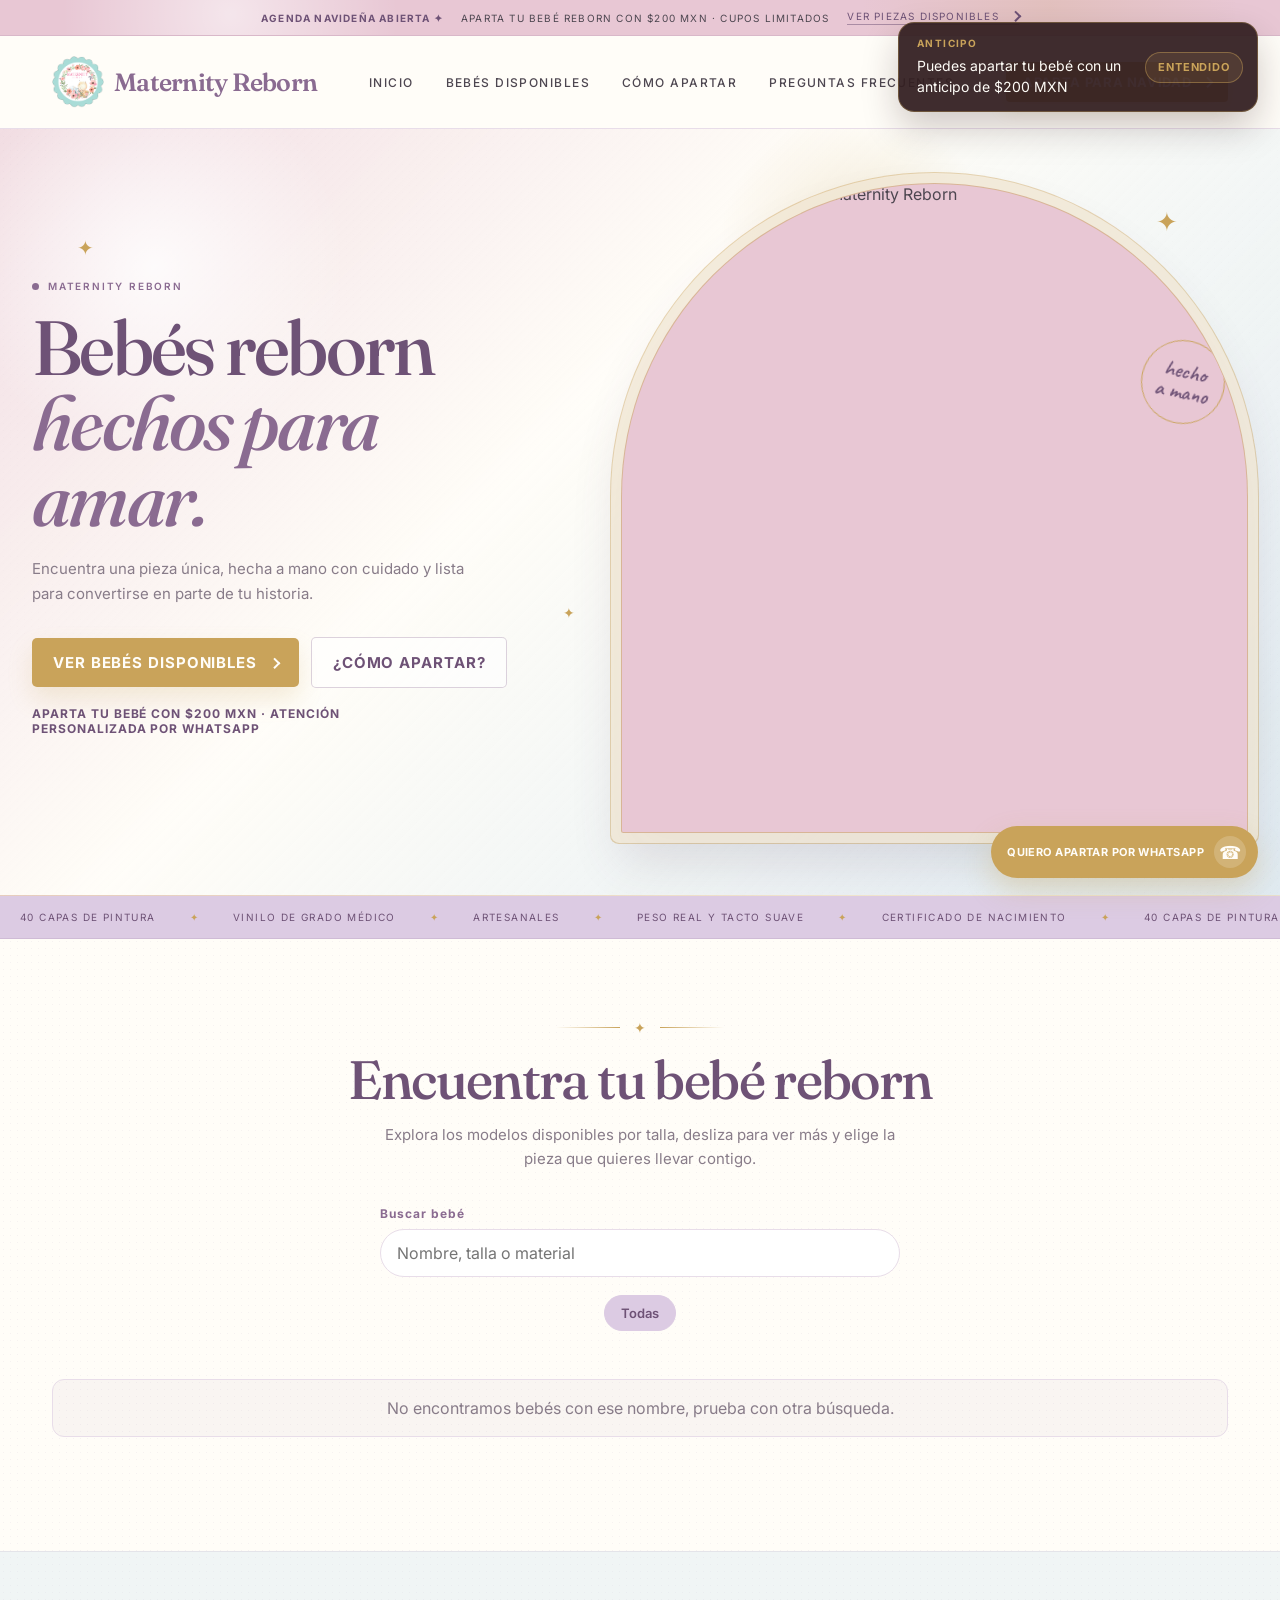
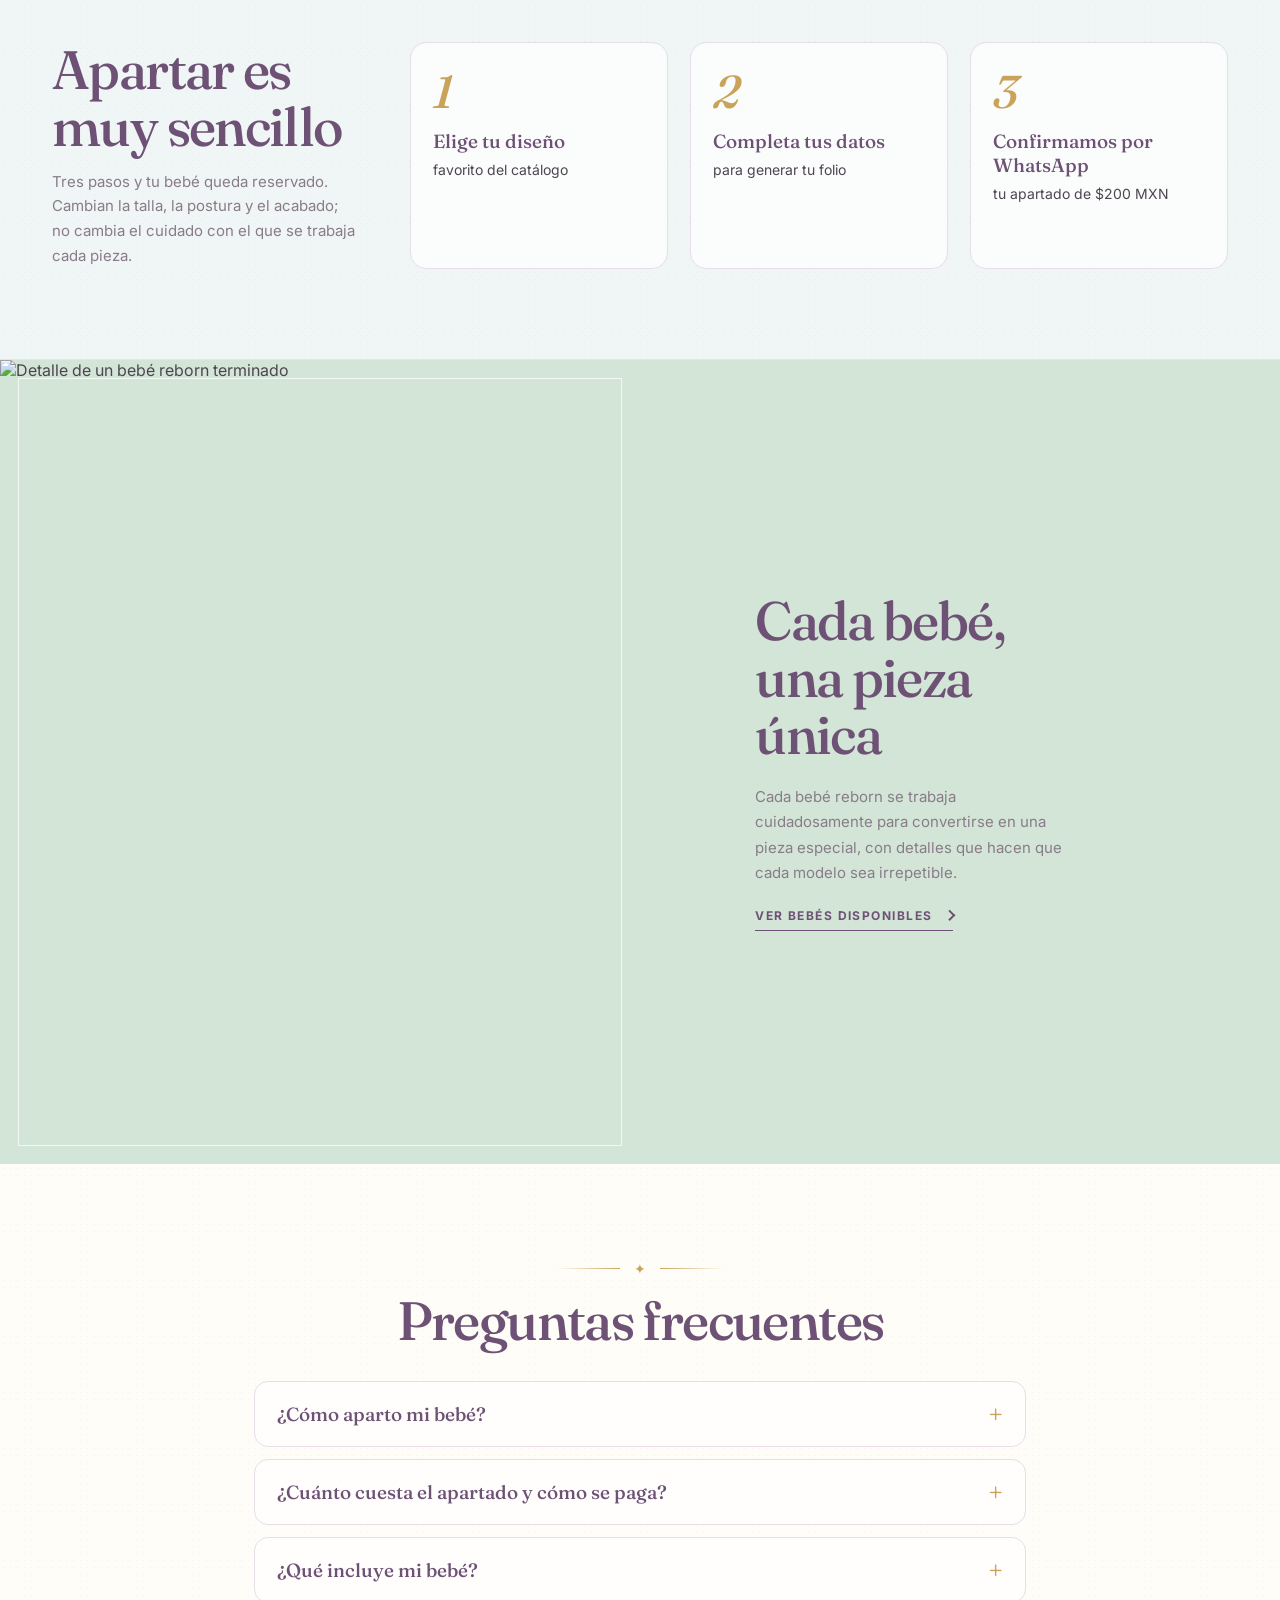
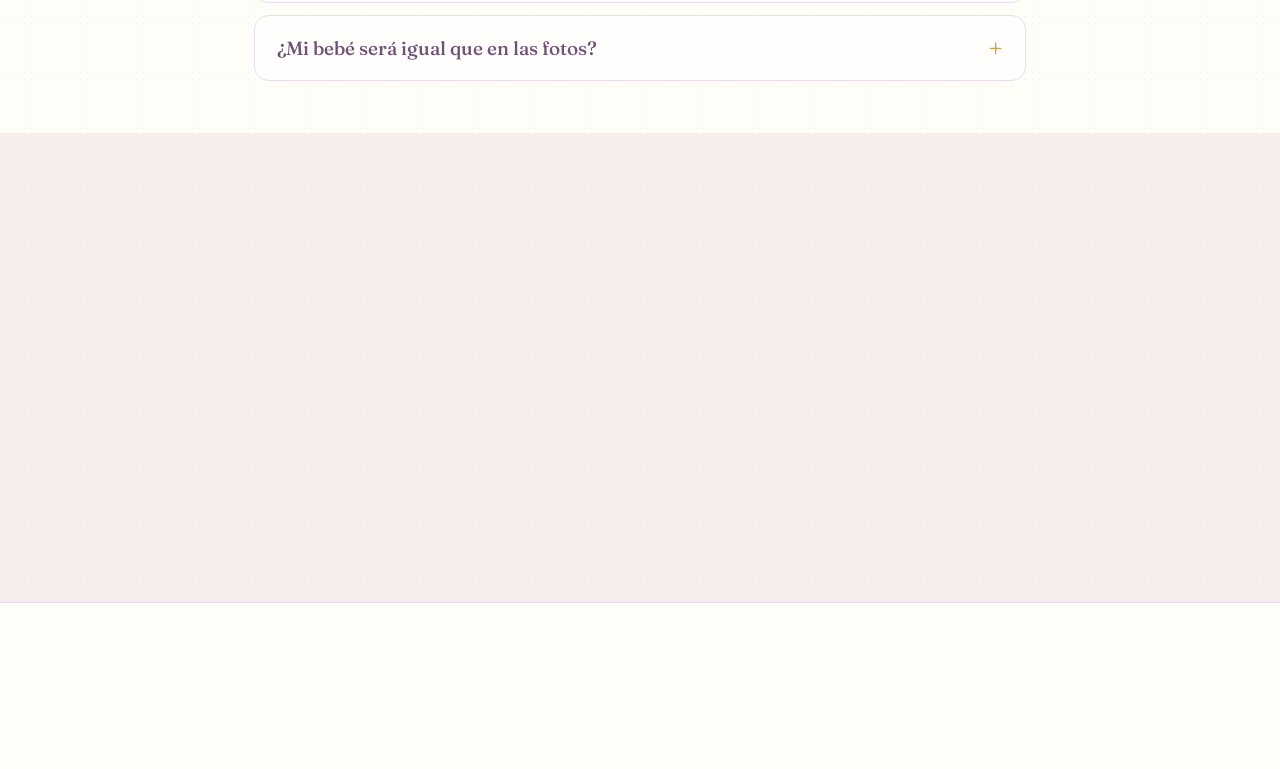
==== commit d94c901e: "Cambios a el apartado de administrador" ====
--- a/index.html
+++ b/index.html
@@ -15,12 +15,12 @@
 </head>
 <body>
 
-  <div class="announcement" role="status">
+  <div class="announcement" id="inicio" role="status">
     <p><strong>Agenda navideña abierta ✦</strong><span>Aparta tu bebé reborn con $200 MXN · cupos limitados</span><a href="#catalogo">Ver piezas disponibles <span class="arrow-icon" aria-hidden="true"></span></a></p>
   </div>
 
   <!-- ===== NAV ===== -->
-  <nav class="navbar" id="inicio">
+  <nav class="navbar">
     <div class="navbar-inner">
       <a class="nav-logo" href="#inicio" aria-label="Maternity Reborn Dolls">
         <img src="assets/img/logotipo%20transparente.png" alt="Maternity Reborn Dolls logo" width="500" height="500" decoding="async">
@@ -32,7 +32,7 @@
         <a href="#como-funciona">Cómo apartar</a>
         <a href="#preguntas-frecuentes">Preguntas frecuentes</a>
       </div>
-      <a href="#catalogo" class="nav-cta">Aparta para diciembre <span class="arrow-icon" aria-hidden="true"></span></a>
+      <a href="#catalogo" class="nav-cta">Aparta para navidad <span class="arrow-icon" aria-hidden="true"></span></a>
     </div>
   </nav>
 
@@ -61,9 +61,9 @@
 
   <div class="ticker" aria-hidden="true"><div class="ticker-track">
     <span>40 capas de pintura</span><i>✦</i><span>Vinilo de grado médico</span><i>✦</i>
-    <span>Mohair implantado hebra por hebra</span><i>✦</i><span>Peso real y tacto suave</span><i>✦</i>
+    <span>Artesanales</span><i>✦</i><span>Peso real y tacto suave</span><i>✦</i>
     <span>Certificado de nacimiento</span><i>✦</i><span>40 capas de pintura</span><i>✦</i>
-    <span>Vinilo de grado médico</span><i>✦</i><span>Mohair implantado hebra por hebra</span><i>✦</i>
+    <span>Vinilo de grado médico</span><i>✦</i><span>Artesanales</span><i>✦</i>
     <span>Peso real y tacto suave</span><i>✦</i><span>Certificado de nacimiento</span><i>✦</i>
   </div></div>
 
--- a/assets/css/styles.css
+++ b/assets/css/styles.css
@@ -578,13 +578,11 @@
   display: block;
   aspect-ratio: 4 / 5;
   overflow: hidden;
-  border-radius: 999px 999px 18px 18px;
+  border-radius: 12px;
   background: var(--color-image-bg);
-  box-shadow:
-    0 0 0 6px var(--fondo-papel),
-    0 0 0 7px rgba(201,163,90,.55),
-    0 14px 26px rgba(92,68,98,.10);
+  box-shadow: 0 6px 16px rgba(92,68,98,.10);
   transition: box-shadow .3s ease, transform .3s ease;
+
 }
 .tarjeta-imagen-wrap.palette-rose { background: var(--rosa-empolvado); }
 .tarjeta-imagen-wrap.palette-green { background: var(--verde-menta); }
@@ -600,7 +598,7 @@
 }
 .tarjeta:hover .tarjeta-imagen-wrap {
   transform: translateY(-4px);
-  box-shadow: 0 0 0 6px var(--fondo-papel), 0 0 0 7px var(--dorado), 0 20px 34px rgba(92,68,98,.16);
+  box-shadow: 0 12px 24px rgba(92,68,98,.16);
 }
 .tarjeta:hover .tarjeta-imagen-wrap img { transform: scale(1.05); }
 
@@ -1254,6 +1252,21 @@
 .catalogo-admin-card:hover { box-shadow: 0 10px 22px var(--color-shadow); transform: translateY(-2px); }
 .catalogo-admin-card-image { position: relative; aspect-ratio: 4 / 5; background: var(--color-image-bg); }
 .catalogo-admin-card-image img { width: 100%; height: 100%; object-fit: cover; display: block; }
+.catalogo-admin-bulk-bar { display: flex; align-items: center; justify-content: space-between; gap: 12px; margin: 0 0 14px; padding: 10px 14px; border: 1px solid var(--color-line); border-radius: 12px; background: rgba(138,107,145,.08); }
+.catalogo-admin-bulk-bar span { color: var(--color-wine); font-size: 13px; font-weight: 700; }
+.catalogo-admin-bulk-bar .catalogo-admin-delete { width: auto; padding: 8px 14px; }
+.catalogo-admin-bulk-bar .catalogo-admin-delete:disabled { opacity: .45; cursor: not-allowed; }
+
+.catalogo-admin-select-all { display: flex; align-items: center; gap: 8px; color: var(--color-wine); font-size: 13px; font-weight: 700; cursor: pointer; }
+.catalogo-admin-select-all input { width: 16px; height: 16px; accent-color: var(--color-wine); cursor: pointer; }
+
+.catalogo-admin-card { position: relative; }
+.catalogo-admin-select { position: absolute; top: 8px; left: 8px; z-index: 2; display: grid; place-items: center; width: 26px; height: 26px; border-radius: 6px; background: rgba(255,255,255,.9); box-shadow: 0 2px 6px rgba(0,0,0,.12); cursor: pointer; }
+.catalogo-admin-select input { width: 16px; height: 16px; accent-color: var(--color-wine); cursor: pointer; }
+
+.catalogo-admin-card { position: relative; }
+.catalogo-admin-select { position: absolute; top: 8px; left: 8px; z-index: 2; display: grid; place-items: center; width: 26px; height: 26px; border-radius: 6px; background: rgba(255,255,255,.9); box-shadow: 0 2px 6px rgba(0,0,0,.12); cursor: pointer; }
+.catalogo-admin-select input { width: 16px; height: 16px; accent-color: var(--color-wine); cursor: pointer; }
 .catalogo-admin-tag { position: absolute; padding: 4px 8px; border-radius: 999px; background: rgba(255,255,255,.92); color: var(--color-wine); font-size: 9.5px; font-weight: 700; letter-spacing: .05em; text-transform: uppercase; box-shadow: 0 2px 6px rgba(0,0,0,.1); }
 .catalogo-admin-tag.is-new { top: 8px; left: 8px; }
 .catalogo-admin-tag.is-available, .catalogo-admin-tag.is-unavailable { bottom: 8px; left: 8px; }
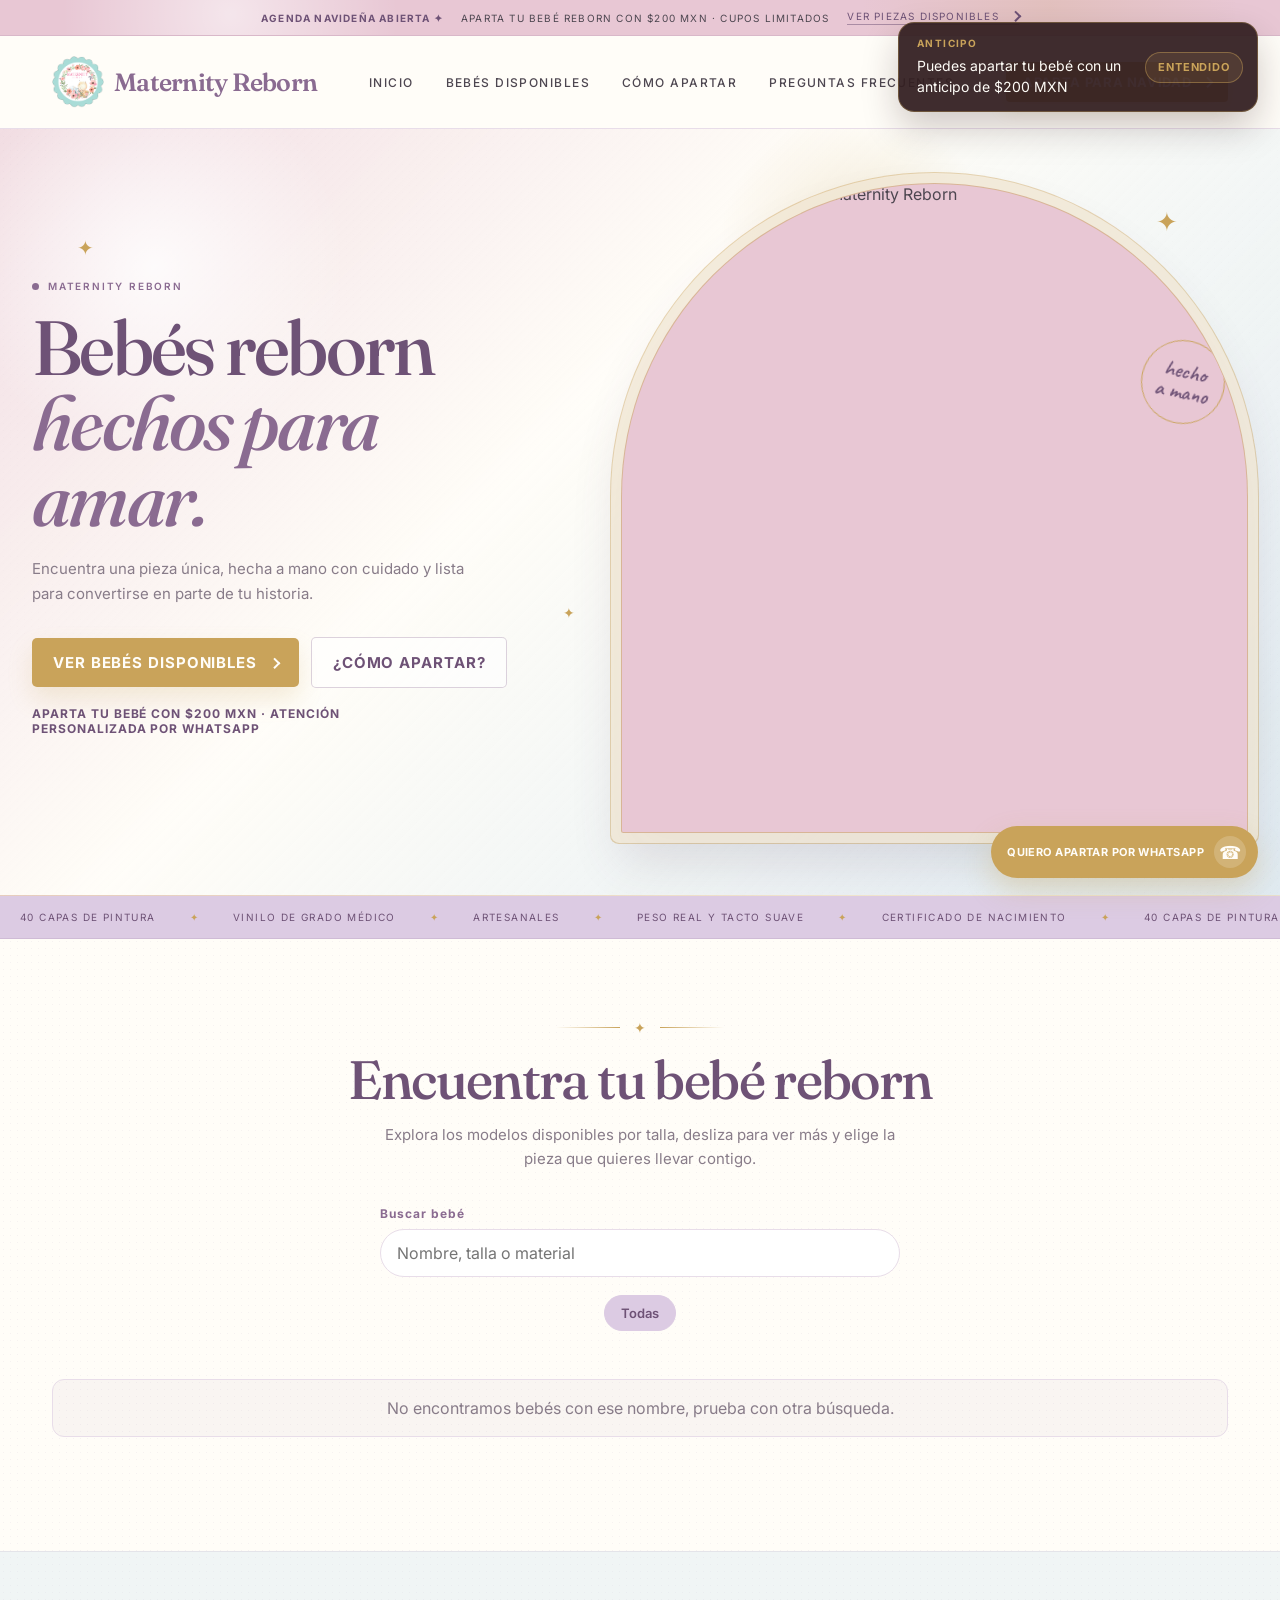
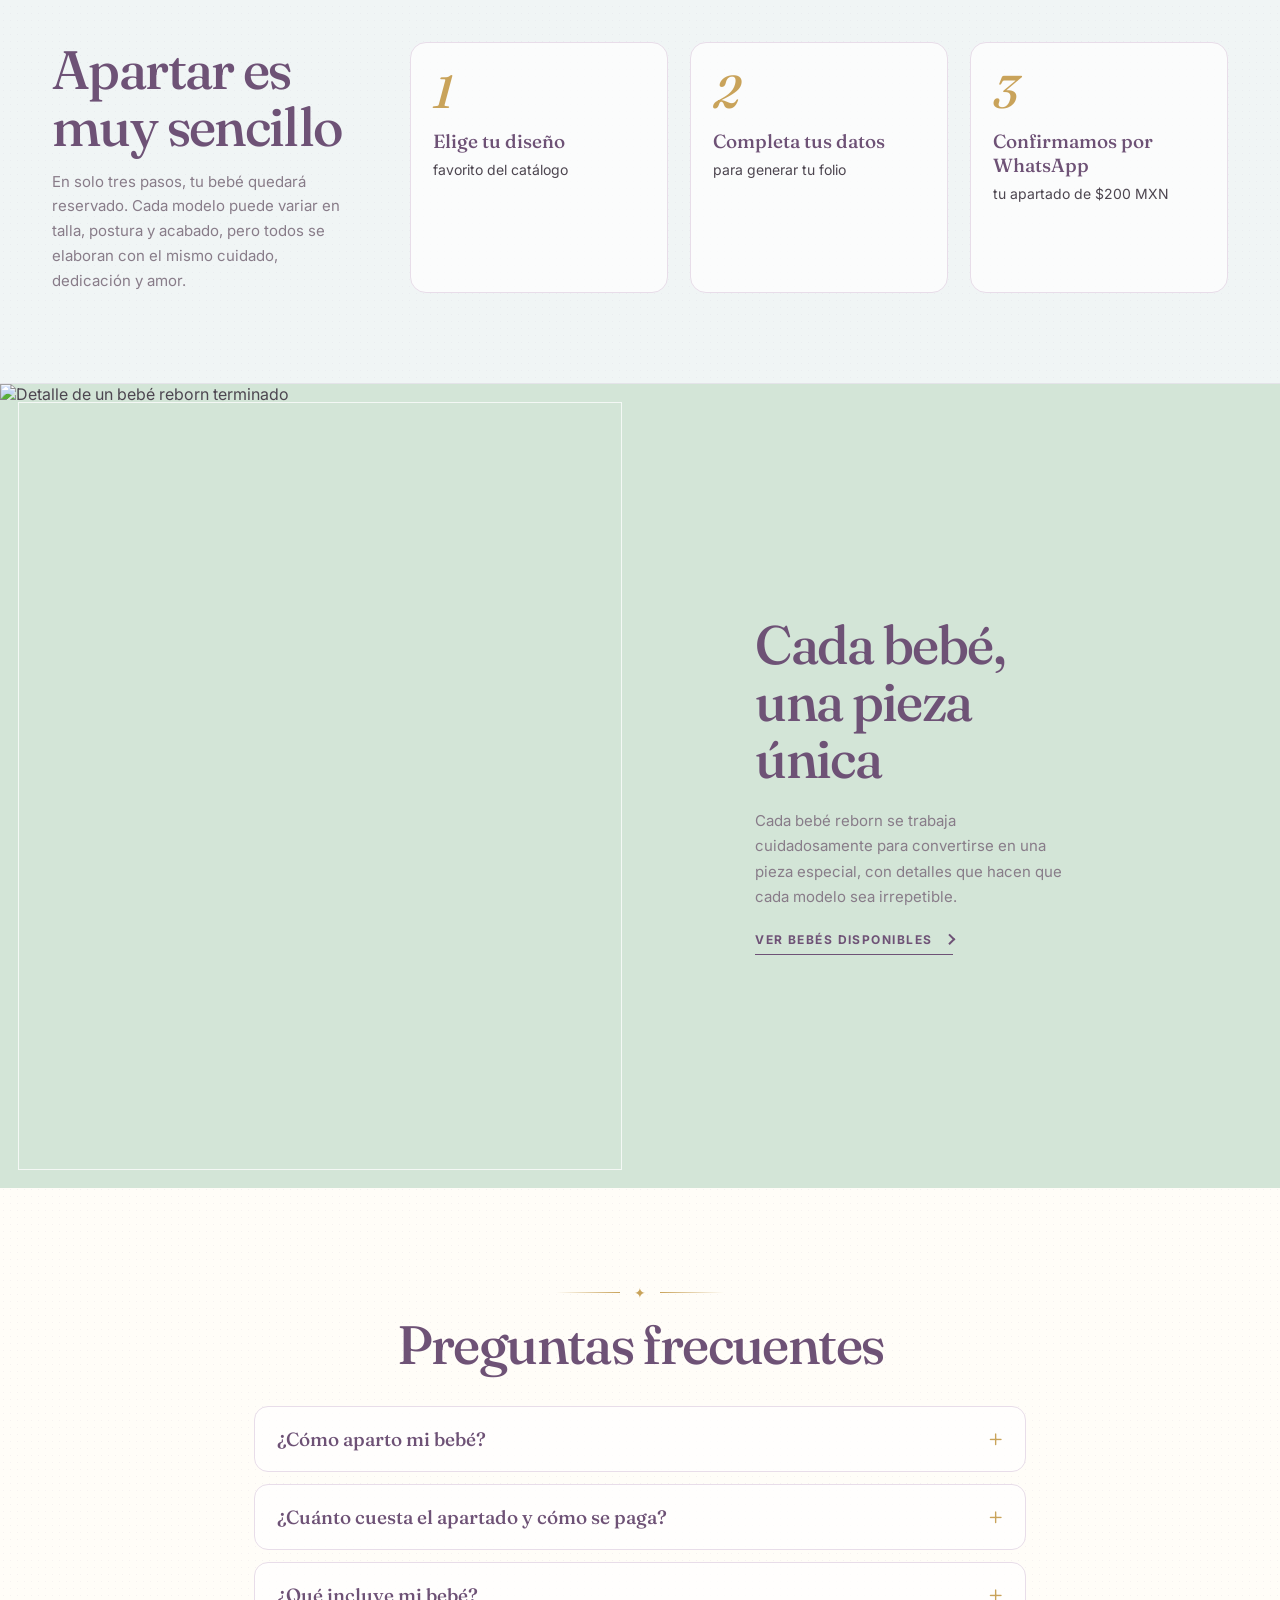
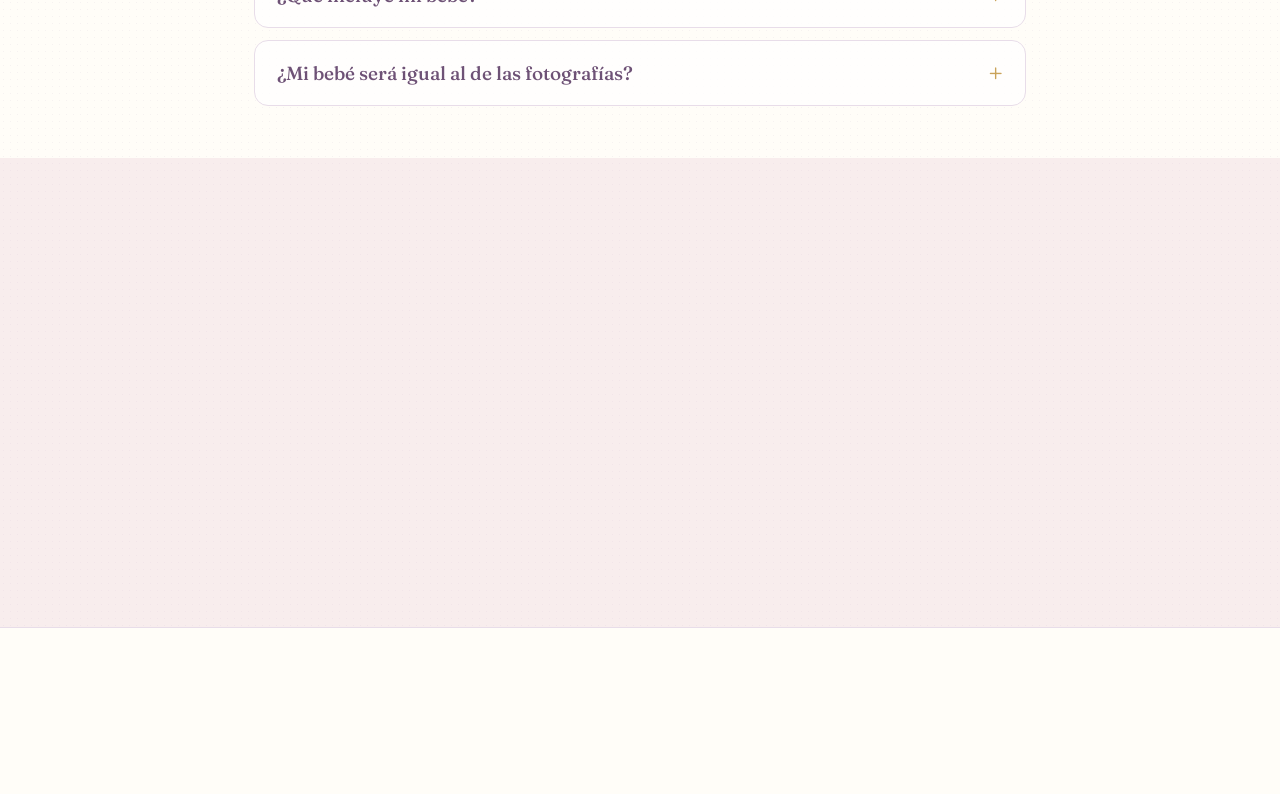
==== commit 90a792c6: "almost there" ====
--- a/index.html
+++ b/index.html
@@ -99,7 +99,7 @@
     <div class="how-inner">
       <div class="section-intro">
         <h2>Apartar es muy sencillo</h2>
-        <p>Tres pasos y tu bebé queda reservado. Cambian la talla, la postura y el acabado; no cambia el cuidado con el que se trabaja cada pieza.</p>
+        <p>En solo tres pasos, tu bebé quedará reservado. Cada modelo puede variar en talla, postura y acabado, pero todos se elaboran con el mismo cuidado, dedicación y amor.</p>
       </div>
       <div class="how-item">
         <span class="how-num">1</span>
@@ -140,12 +140,12 @@
       <p>El apartado cuesta $200 MXN y se paga por transferencia o en efectivo en tienda física.</p>
     </details>
     <details>
-      <summary>¿Qué incluye mi bebé?</summary>
-      <p>Incluye ropita, chupón y cobija, además de ropita extra y accesorios según el diseño. También recibes la hoja de nacimiento y el certificado de autenticidad.</p>
+    <summary>¿Qué incluye mi bebé?</summary>
+      <p>Tu bebé incluye su atuendo, chupón y cobija, además de ropa extra y accesorios seleccionados de acuerdo con cada diseño. También recibirás su hoja de nacimiento y certificado de autenticidad.</p>
     </details>
     <details>
-      <summary>¿Mi bebé será igual que en las fotos?</summary>
-      <p>Cada pieza se trabaja a mano, así que el diseño de la tela puede variar de una a otra.</p>
+      <summary>¿Mi bebé será igual al de las fotografías?</summary>
+      <p>Cada bebé se elabora cuidadosamente a mano. El modelo conservará sus características principales; sin embargo, el diseño de las telas y algunos accesorios pueden variar ligeramente según disponibilidad.</p>
     </details>
   </section>
 
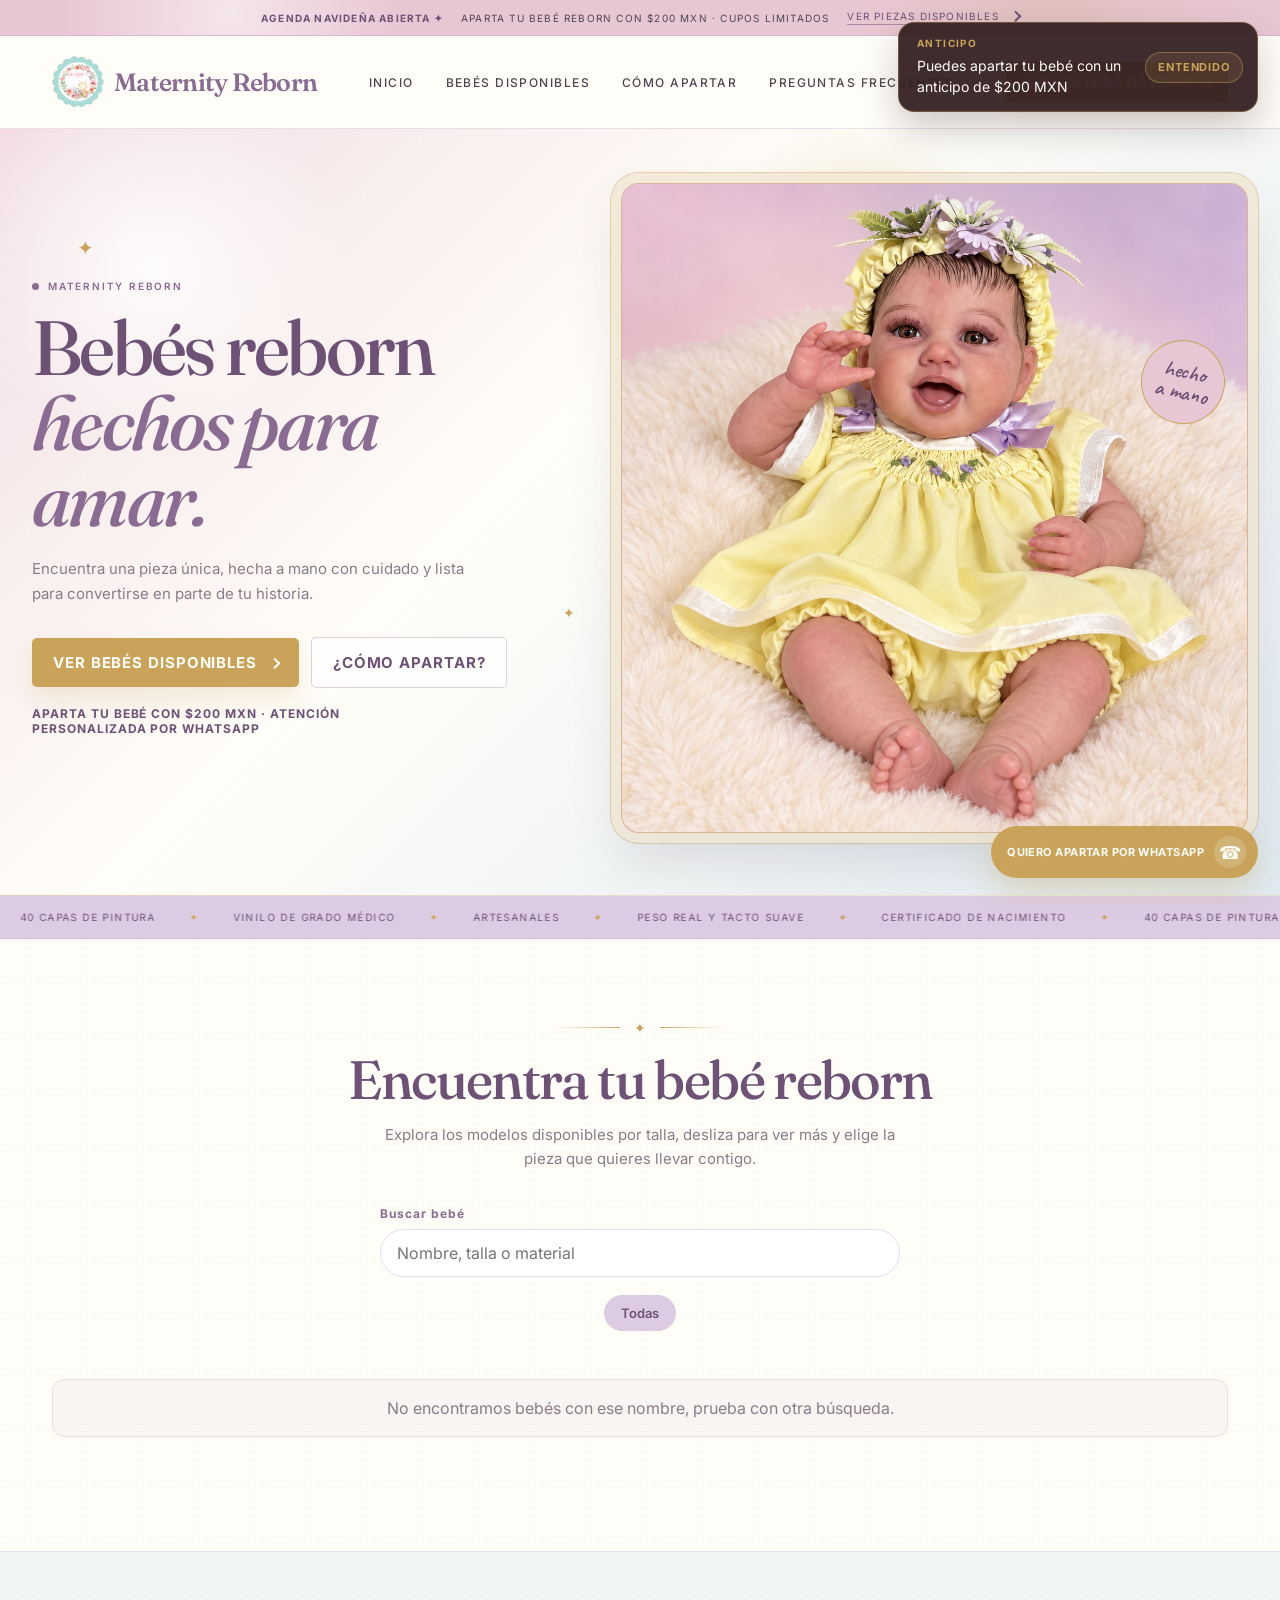
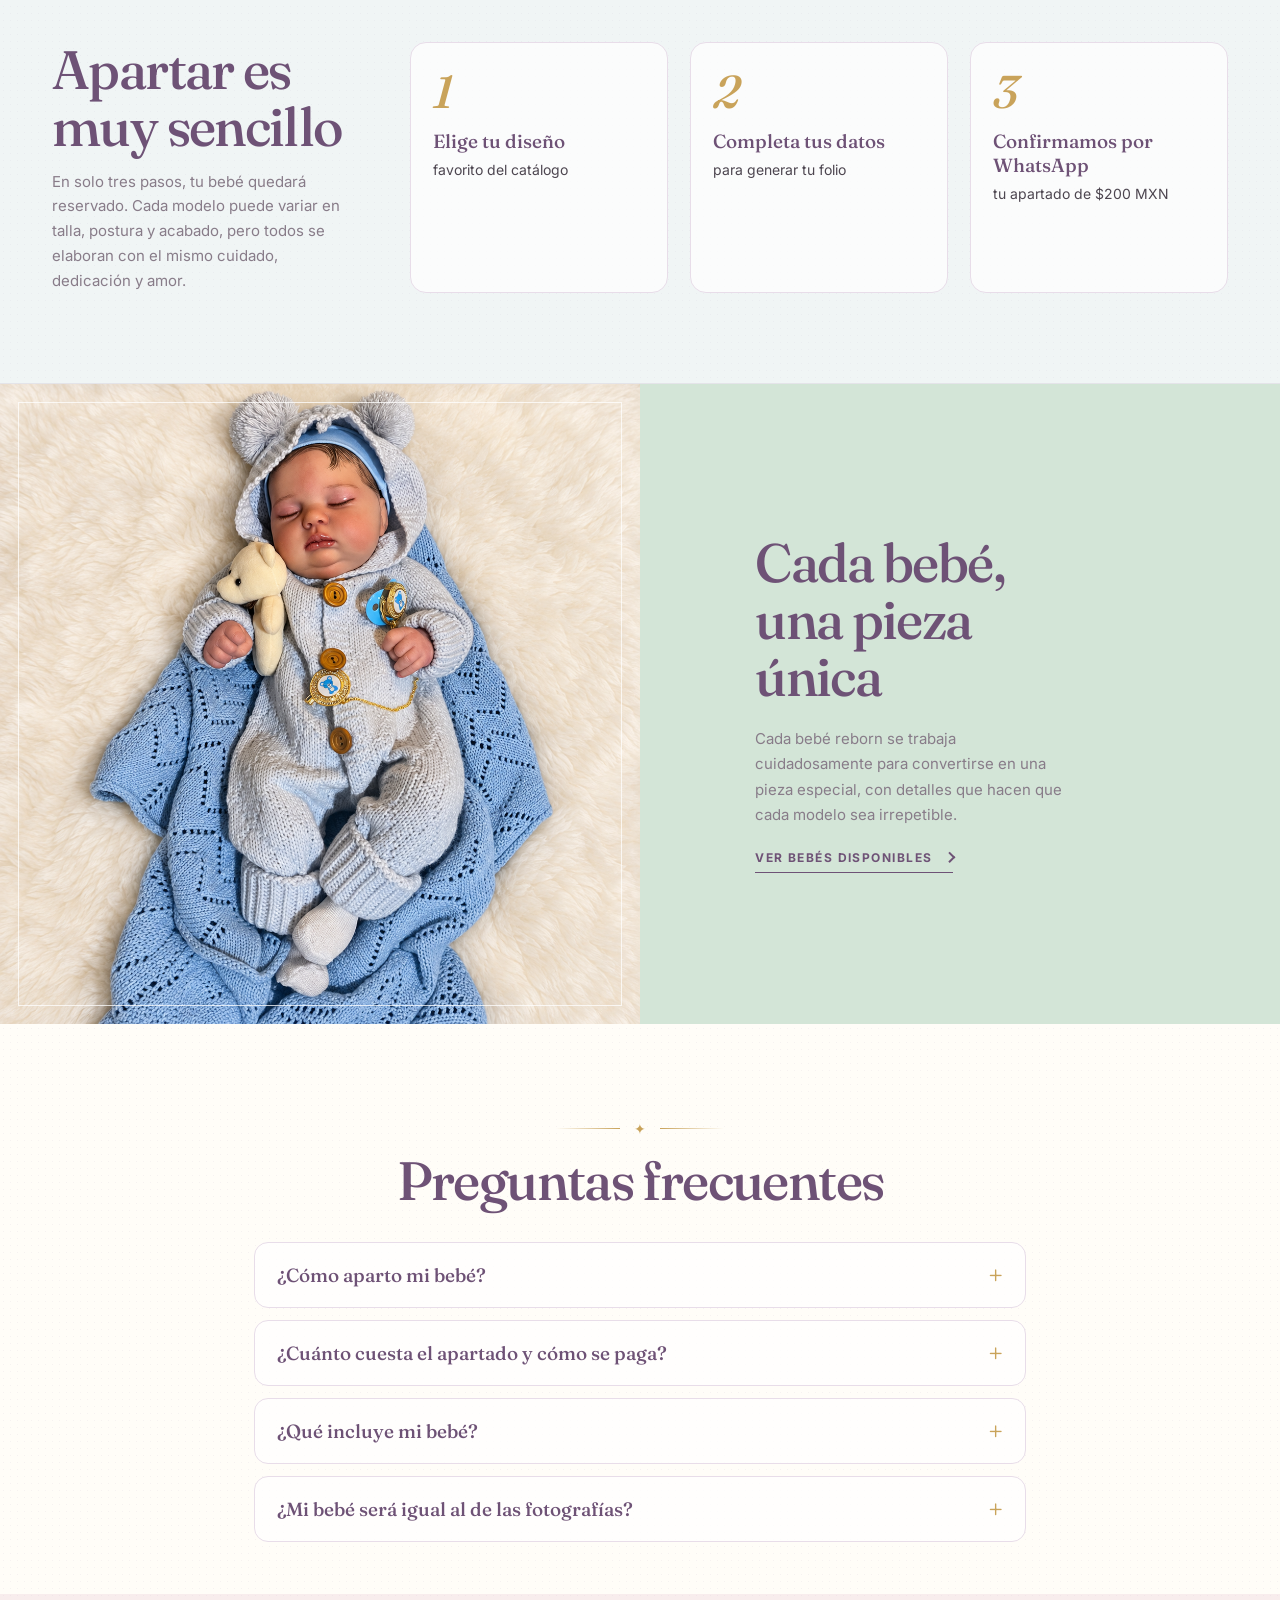
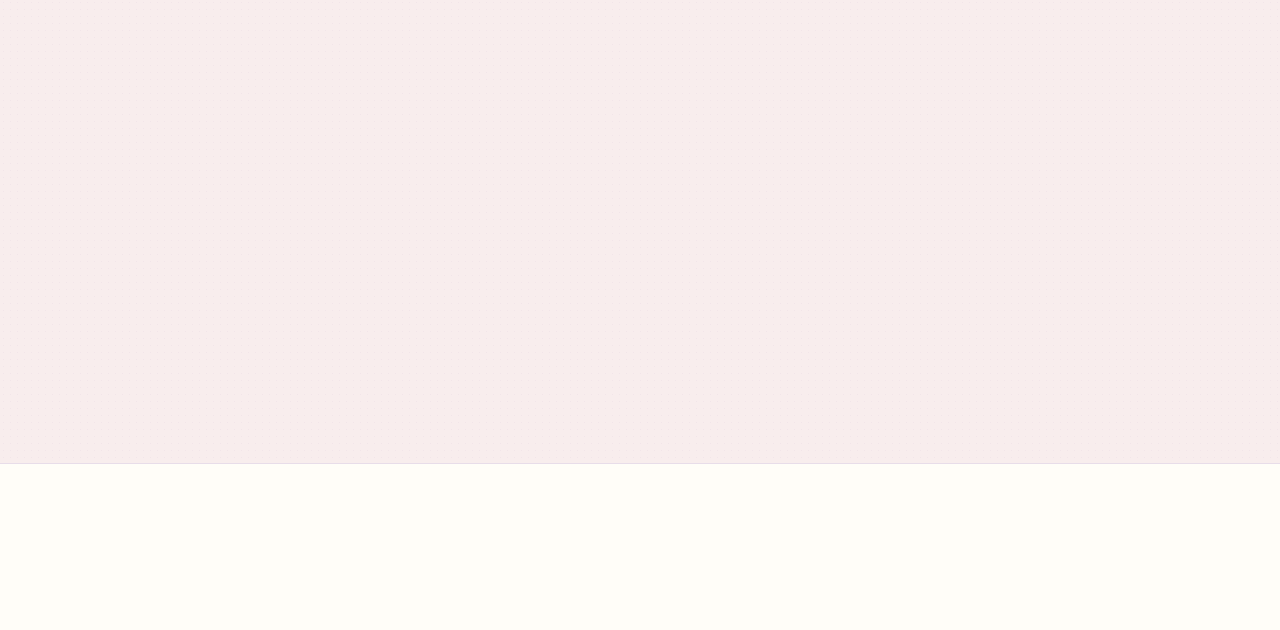
==== commit ed8970cd: "Ultimos cambios" ====
--- a/index.html
+++ b/index.html
@@ -53,7 +53,7 @@
         <p class="hero-urgency">Aparta tu bebé con $200 MXN · Atención personalizada por WhatsApp</p>
       </div>
       <div class="simple-hero-art">
-        <img src="assets/img/prematuros/Nuevo Alexa.jpg" alt="Bebé reborn artesanal de Maternity Reborn" width="1200" height="1600" decoding="async">
+        <img src="assets/img/Dylan  (1).png" alt="Bebé reborn artesanal de Maternity Reborn" width="1200" height="1600" decoding="async">
         <span class="hero-stamp">hecho<br>a mano</span>
       </div>
     </div>
@@ -117,7 +117,7 @@
   </section>
 
   <section class="atelier-band">
-    <div class="atelier-image"><img src="assets/img/prematuros/Kit Tini Diseño Sorpresa.jpg" alt="Detalle de un bebé reborn terminado" width="960" height="1206" loading="lazy" decoding="async"></div>
+    <div class="atelier-image"><img src="assets/img/Olivia .png" alt="Detalle de un bebé reborn terminado" width="960" height="1206" loading="lazy" decoding="async"></div>
     <div class="atelier-copy">
       <h2>Cada bebé, una pieza única</h2>
       <p>Cada bebé reborn se trabaja cuidadosamente para convertirse en una pieza especial, con detalles que hacen que cada modelo sea irrepetible.</p>
--- a/assets/css/styles.css
+++ b/assets/css/styles.css
@@ -61,7 +61,8 @@
 }
 
 @keyframes ticker-scroll {
-  to { transform: translateX(-50%); }
+  from { transform: translateX(-50%); }
+  to { transform: translateX(0); }
 }
 
 @keyframes catalog-slide-next {
@@ -102,6 +103,7 @@
 @media (prefers-reduced-motion: reduce) {
   html, body { scroll-behavior: auto; }
   *, *::before, *::after { animation: none !important; transition-duration: .01ms !important; }
+  .ticker-track { animation: ticker-scroll 32s linear infinite !important; }
 }
 
 /* Etiquetas y adornos */
@@ -348,7 +350,7 @@
   max-height: 650px;
   overflow: hidden;
   border: 1px solid rgba(201, 163, 90, .5);
-  border-radius: 999px 999px 8px 8px;
+  border-radius: 18px;
   background: var(--rosa-empolvado);
   box-shadow:
     0 0 0 10px rgba(255,255,255,.55),
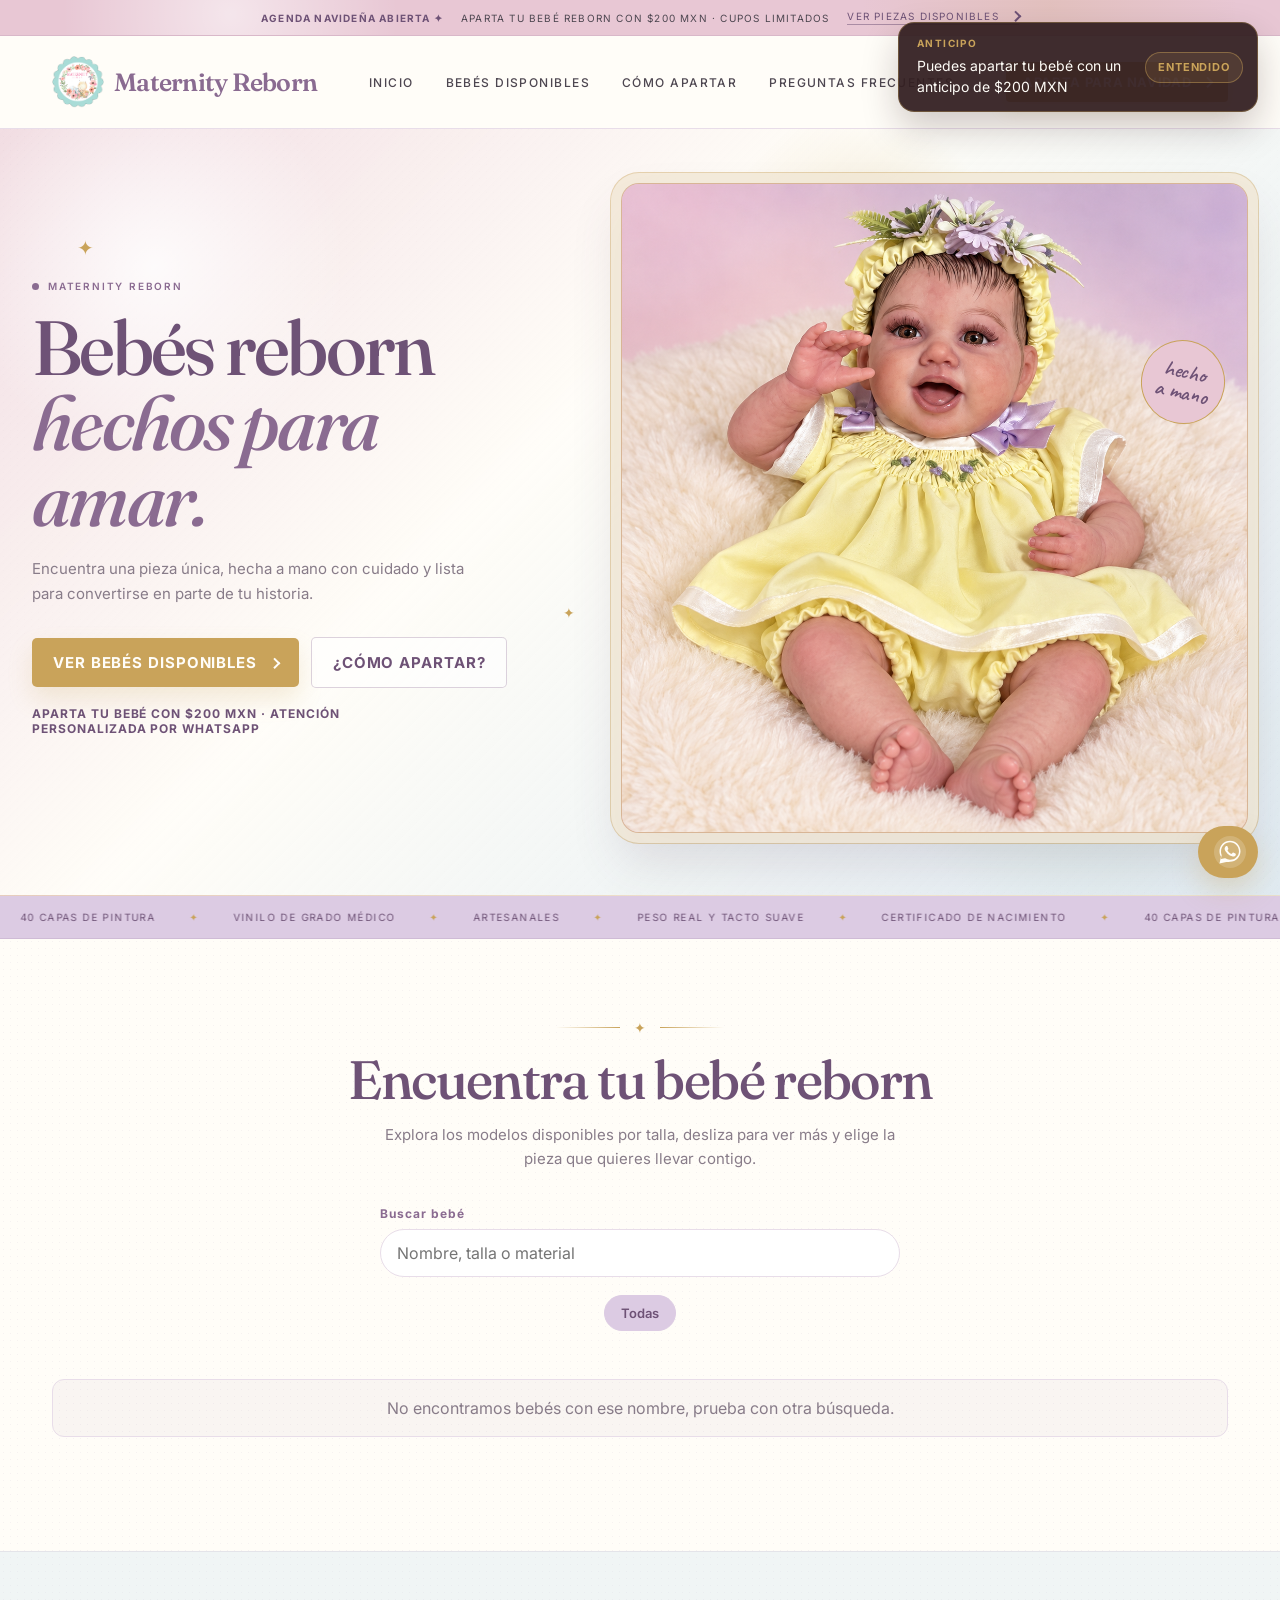
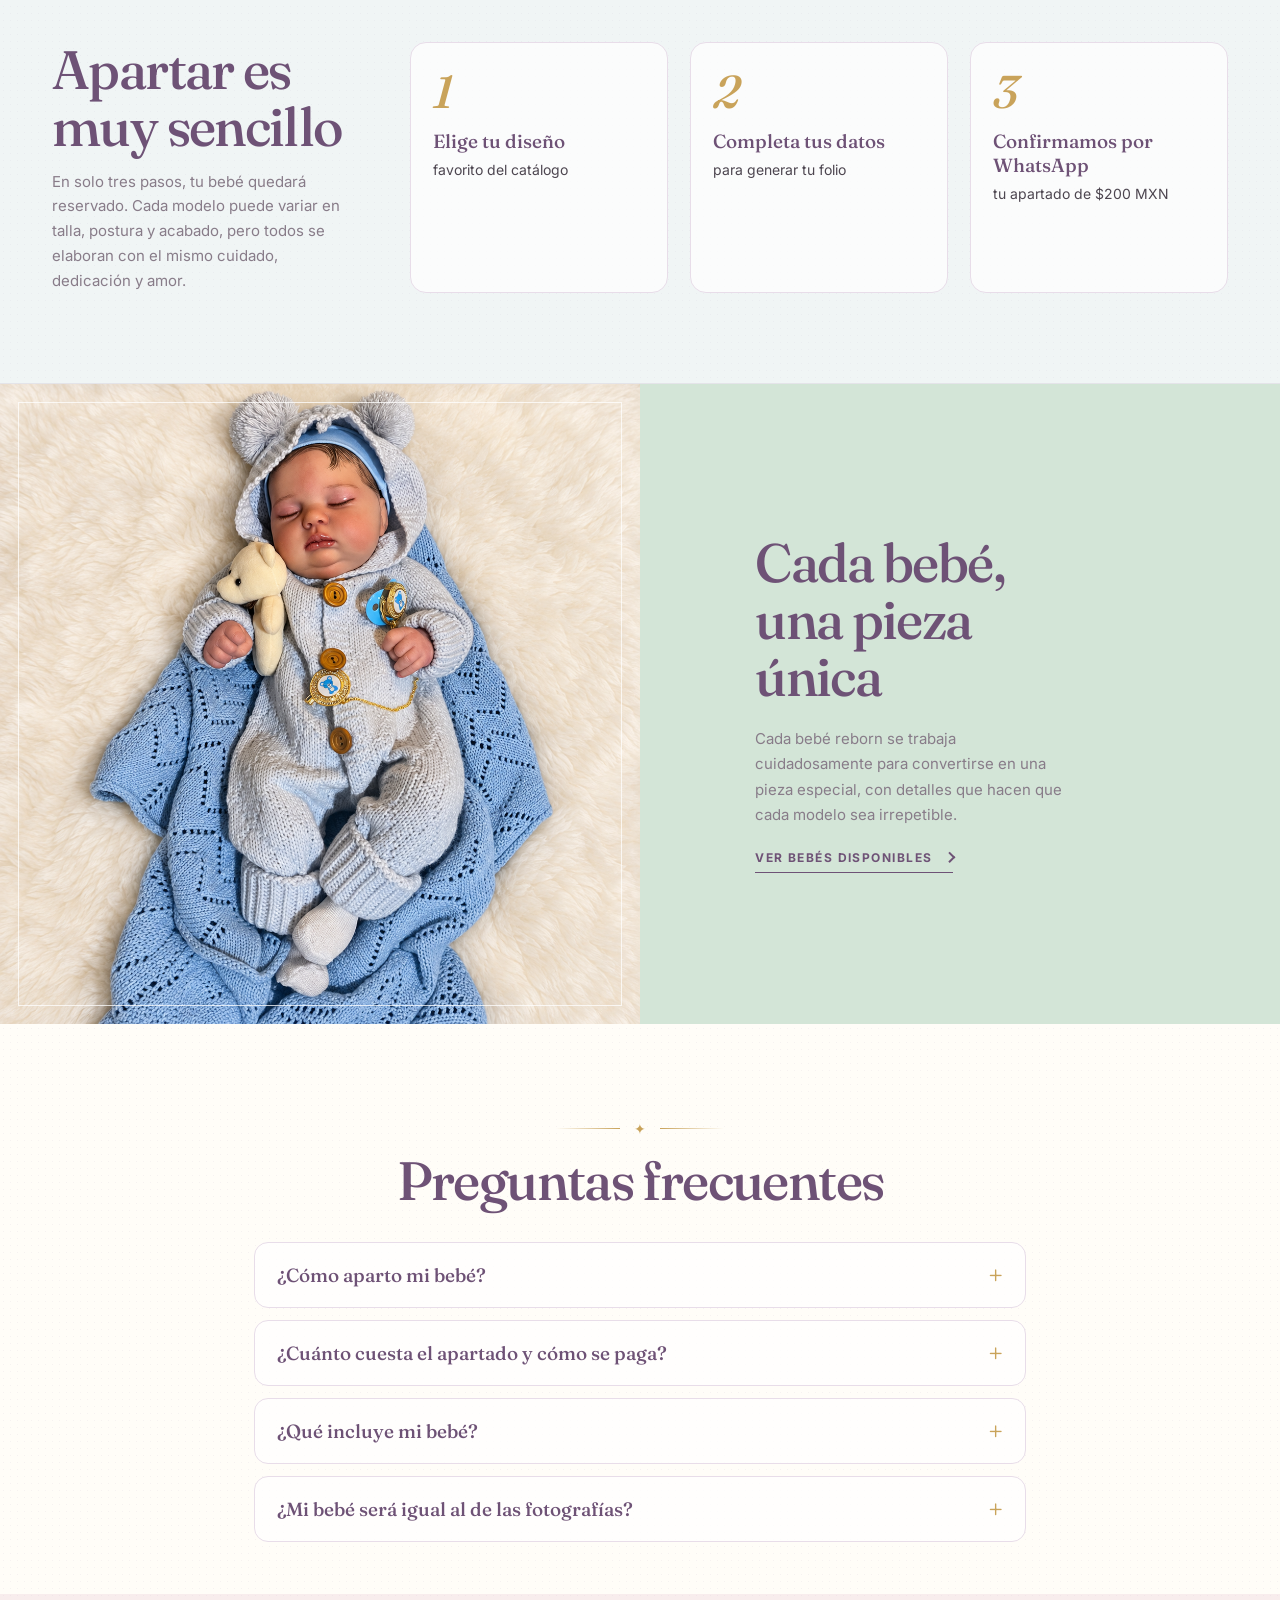
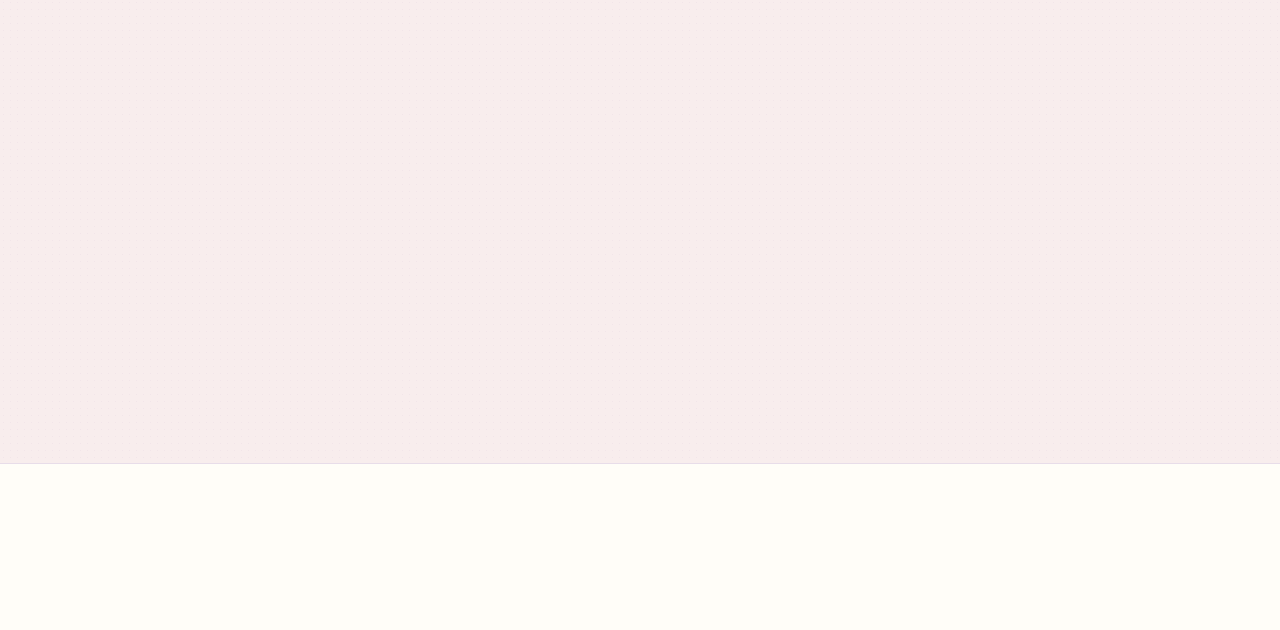
==== commit e5d15db7: "Actualizacion diseño" ====
--- a/index.html
+++ b/index.html
@@ -2,6 +2,9 @@
 <html lang="es">
 <head>
 <meta charset="UTF-8">
+<meta http-equiv="Cache-Control" content="no-cache, no-store, must-revalidate">
+<meta http-equiv="Pragma" content="no-cache">
+<meta http-equiv="Expires" content="0">
 <meta name="viewport" content="width=device-width, initial-scale=1.0">
 <meta name="theme-color" content="#FFFDF8">
 <meta name="description" content="Bebés reborn hechos a mano. Elige tu diseño y apártalo con $200 MXN.">
@@ -11,7 +14,7 @@
 <link href="https://fonts.googleapis.com/css2?family=Caveat:wght@500;600&family=Fraunces:ital,opsz,wght@0,9..144,400;0,9..144,500;0,9..144,600;1,9..144,500&family=Inter:wght@400;500;600;700&display=swap" rel="preload" as="style" onload="this.onload=null;this.rel='stylesheet'">
 <noscript><link href="https://fonts.googleapis.com/css2?family=Caveat:wght@500;600&family=Fraunces:ital,opsz,wght@0,9..144,400;0,9..144,500;0,9..144,600;1,9..144,500&family=Inter:wght@400;500;600;700&display=swap" rel="stylesheet"></noscript>
 <link rel="icon" type="image/png" href="assets/img/logotipo%20transparente.png">
-<link rel="stylesheet" href="assets/css/styles.css?v=20260921">
+<link rel="stylesheet" href="assets/css/styles.css?v=20260926">
 </head>
 <body>
 
@@ -178,10 +181,10 @@
     <p>&copy; <span id="anio-actual"></span> Maternity Reborn. Piezas de colección.</p>
   </footer>
 
-  <script defer src="assets/js/datos.js?v=20260904"></script>
-  <script defer src="assets/js/referral.js?v=20260915"></script>
-  <script defer src="assets/js/catalogo.js?v=20260921"></script>
-  <script defer src="assets/js/catalogo-admin.js?v=20260914"></script>
-  <script defer src="assets/js/whatsapp-widget.js?v=20260914"></script>
+  <script defer src="assets/js/datos.js?v=20260926"></script>
+  <script defer src="assets/js/referral.js?v=20260926"></script>
+  <script defer src="assets/js/catalogo.js?v=20260926"></script>
+  <script defer src="assets/js/catalogo-admin.js?v=20260926"></script>
+  <script defer src="assets/js/whatsapp-widget.js?v=20260926"></script>
 </body>
 </html>
--- a/assets/css/styles.css
+++ b/assets/css/styles.css
@@ -878,7 +878,7 @@
   right: 22px;
   bottom: 22px;
   z-index: 2100;
-  display: inline-flex;
+  display: flex;
   align-items: center;
   gap: 10px;
   padding: 10px 12px 10px 16px;
@@ -1156,7 +1156,7 @@
 .admin-panel { padding: 22px 18px 18px; }
 .admin-search-field { max-width: 430px; margin-bottom: 18px; }
 .admin-search-field .field-input { margin-top: 8px; }
-.panel-heading { display: flex; align-items: center; justify-content: space-between; gap: 10px; margin-bottom: 14px; }
+.panel-heading { display: flex; flex-wrap: wrap; align-items: center; justify-content: space-between; gap: 10px; margin-bottom: 14px; }
 .panel-heading h3 { margin: 0; color: var(--color-wine); font: 28px var(--font-display); }
 .table-wrap { overflow-x: auto; }
 table { width: 100%; min-width: 640px; border-collapse: collapse; }
@@ -1254,7 +1254,7 @@
 .catalogo-admin-card:hover { box-shadow: 0 10px 22px var(--color-shadow); transform: translateY(-2px); }
 .catalogo-admin-card-image { position: relative; aspect-ratio: 4 / 5; background: var(--color-image-bg); }
 .catalogo-admin-card-image img { width: 100%; height: 100%; object-fit: cover; display: block; }
-.catalogo-admin-bulk-bar { display: flex; align-items: center; justify-content: space-between; gap: 12px; margin: 0 0 14px; padding: 10px 14px; border: 1px solid var(--color-line); border-radius: 12px; background: rgba(138,107,145,.08); }
+.catalogo-admin-bulk-bar { display: flex; flex-wrap: wrap; align-items: center; justify-content: space-between; gap: 12px; margin: 0 0 14px; padding: 10px 14px; border: 1px solid var(--color-line); border-radius: 12px; background: rgba(138,107,145,.08); }
 .catalogo-admin-bulk-bar span { color: var(--color-wine); font-size: 13px; font-weight: 700; }
 .catalogo-admin-bulk-bar .catalogo-admin-delete { width: auto; padding: 8px 14px; }
 .catalogo-admin-bulk-bar .catalogo-admin-delete:disabled { opacity: .45; cursor: not-allowed; }
@@ -1322,6 +1322,11 @@
   .referral-form .btn-primary { width: 100%; }
 }
 
+@media (max-width: 1024px) {
+  .table-wrap { display: none; }
+  .admin-sales-cards { display: grid; gap: 12px; grid-template-columns: repeat(auto-fill, minmax(260px, 1fr)); }
+}
+
 @media (max-width: 700px) {
   .admin-tabs { position: sticky; top: 76px; z-index: 20; }
   .admin-tab { padding: 11px 7px; font-size: 10px; }
@@ -1329,8 +1334,8 @@
   .referral-toolbar .field-input { width: 100%; }
   .panel-heading { align-items: flex-start; }
   .admin-new-referral { width: auto; padding: 10px 12px; font-size: 11px; }
-  .table-wrap { display: none; }
-  .admin-sales-cards { display: grid; gap: 12px; }
+  .admin-new-referral { width: 100%; }
+  .admin-sales-cards { grid-template-columns: 1fr; }
   .admin-header { gap: 12px; }
 }
 
@@ -1347,7 +1352,200 @@
   .catalogo-admin-card-actions { flex-direction: column; }
   .catalogo-admin-tools { align-items: stretch; flex-direction: column; }
   .catalogo-admin-tools .btn-primary, .catalogo-admin-tools .btn-secondary { width: 100%; }
+  .catalogo-admin-bulk-bar { flex-direction: column; align-items: stretch; gap: 10px; }
+  .catalogo-admin-bulk-bar #catalogo-admin-bulk-count { text-align: center; }
+  .catalogo-admin-bulk-bar .catalogo-admin-delete { width: 100%; }
   .catalogo-admin-fields { grid-template-columns: 1fr; }
   .catalogo-admin-actions { flex-direction: column; }
   .catalogo-admin-actions .btn-primary, .catalogo-admin-actions .btn-secondary { width: 100%; }
+}
+
+.sale-thumb-link {
+  display: inline-block;
+  line-height: 0;
+}
+
+.sale-thumb,
+.sale-thumb-empty {
+  width: 56px;
+  height: 56px;
+  border-radius: 10px;
+  border: 1px solid rgba(0, 0, 0, 0.08);
+  background: #f4efe9;
+}
+
+.sale-thumb {
+  display: block;
+  object-fit: cover;
+}
+
+.sale-thumb-empty {
+  display: inline-flex;
+  align-items: center;
+  justify-content: center;
+  color: #9a8f85;
+  font-size: 11px;
+  line-height: 1.1;
+  text-align: center;
+}
+
+.sale-thumb--large {
+  width: 100%;
+  height: 180px;
+  border-radius: 12px;
+}
+
+.sale-card-photo {
+  margin: 12px 0;
+}
+
+@media (prefers-color-scheme: dark) {
+  .sale-thumb,
+  .sale-thumb-empty {
+    border-color: rgba(255, 255, 255, 0.12);
+    background: #2a2622;
+  }
+}
+/* Pega esto al final de assets/css/styles.css.
+   Reemplaza el bloque que hayas pegado antes de esta misma sección,
+   ya incluye las miniaturas de producto (versión anterior). */
+
+.sale-thumb-link {
+  display: inline-block;
+  line-height: 0;
+}
+
+.sale-thumb,
+.sale-thumb-empty {
+  width: 56px;
+  height: 56px;
+  border-radius: 10px;
+  border: 1px solid rgba(0, 0, 0, 0.08);
+  background: #f4efe9;
+}
+
+.sale-thumb {
+  display: block;
+  object-fit: cover;
+}
+
+.sale-thumb-empty {
+  display: inline-flex;
+  align-items: center;
+  justify-content: center;
+  color: #9a8f85;
+  font-size: 11px;
+  line-height: 1.1;
+  text-align: center;
+}
+
+.sale-thumb--large {
+  width: 100%;
+  height: 180px;
+  border-radius: 12px;
+}
+
+.sale-card-photo {
+  margin: 12px 0;
+}
+
+/* Estados de folio (Apartado / Confirmado / En proceso / Entregado) */
+.status-badge.is-apartado {
+  background: #f1ecff;
+  color: #6c4fd6;
+}
+
+.status-badge.is-confirmado {
+  background: #e3f2ff;
+  color: #1f6fb2;
+}
+
+.status-badge.is-proceso {
+  background: #fff3d6;
+  color: #a8710a;
+}
+
+.status-badge.is-entregado {
+  background: #e3f7e6;
+  color: #237a3d;
+}
+
+/* Encabezado del panel con varios botones (Excel, agregar folio, eliminar) */
+.panel-heading-actions {
+  display: flex;
+  flex-wrap: wrap;
+  gap: 8px;
+  align-items: center;
+}
+
+#btn-delete-selected:disabled {
+  opacity: 0.5;
+  cursor: not-allowed;
+}
+
+/* Que se vea como botón real, no como texto suelto, y que se note que es
+   una acción de eliminar (borde/rojo en vez del morado de "primary"). */
+#btn-delete-selected {
+  display: inline-flex;
+  align-items: center;
+  justify-content: center;
+  padding: 12px 20px;
+  border-radius: 999px;
+  border: 1.5px solid #c0392b;
+  background: transparent;
+  color: #c0392b;
+  font-weight: 700;
+  white-space: nowrap;
+}
+
+#btn-delete-selected:not(:disabled):hover {
+  background: #c0392b;
+  color: #fff;
+}
+
+#btn-delete-selected:disabled {
+  border-color: #c9b8b5;
+  color: #b79c98;
+  background: transparent;
+}
+
+/* Casillas de selección dentro de la tabla y las tarjetas */
+.row-select,
+#admin-select-all {
+  width: 18px;
+  height: 18px;
+  cursor: pointer;
+}
+
+.sale-card-select {
+  display: flex;
+  align-items: center;
+  gap: 8px;
+  cursor: pointer;
+}
+
+.sale-card-heading {
+  display: flex;
+  align-items: center;
+  justify-content: space-between;
+  gap: 8px;
+  flex-wrap: wrap;
+}
+
+/* Botón "Eliminar" reutiliza el estilo rojo de referral-delete */
+.btn-row-delete {
+  margin-top: 8px;
+}
+
+@media (prefers-color-scheme: dark) {
+  .sale-thumb,
+  .sale-thumb-empty {
+    border-color: rgba(255, 255, 255, 0.12);
+    background: #2a2622;
+  }
+
+  .status-badge.is-apartado { background: #2c2440; color: #cbb8ff; }
+  .status-badge.is-confirmado { background: #17293a; color: #9cd0ff; }
+  .status-badge.is-proceso { background: #3a2e12; color: #ffd98a; }
+  .status-badge.is-entregado { background: #163a22; color: #92e0a8; }
 }
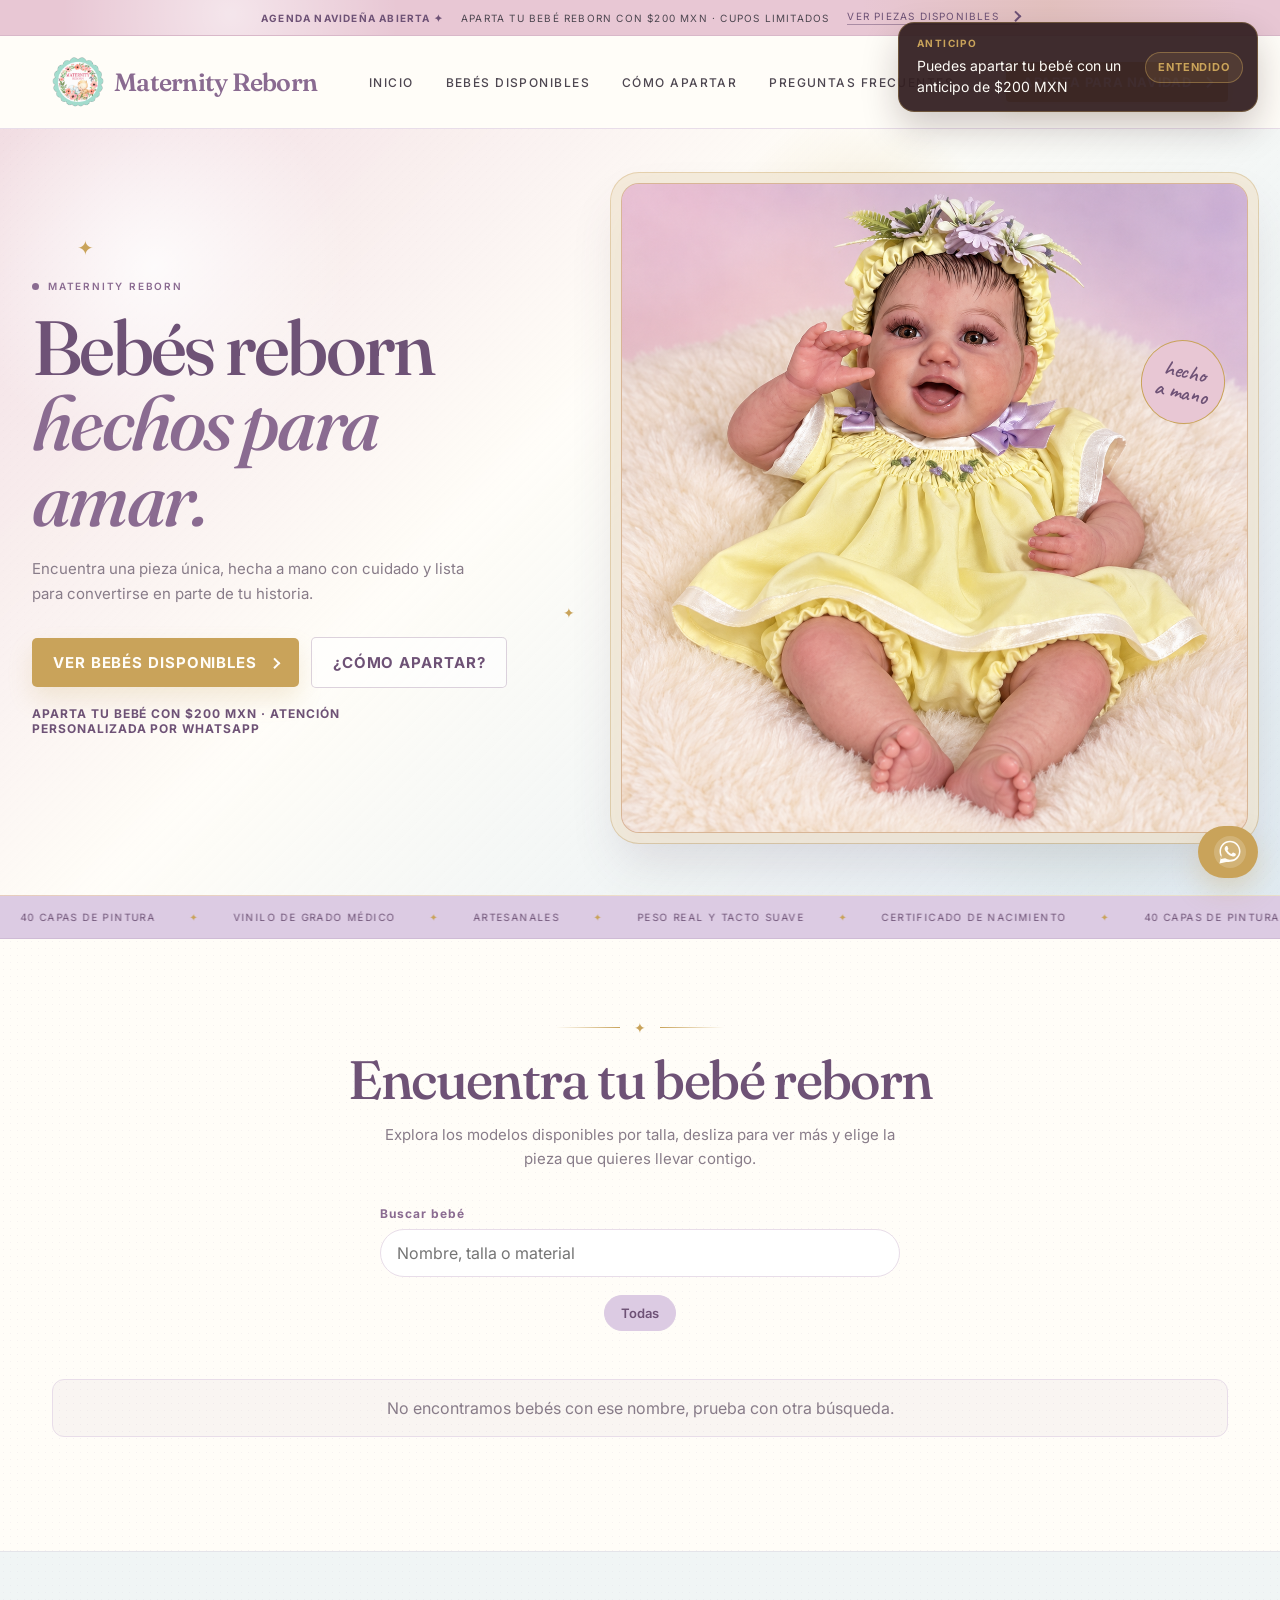
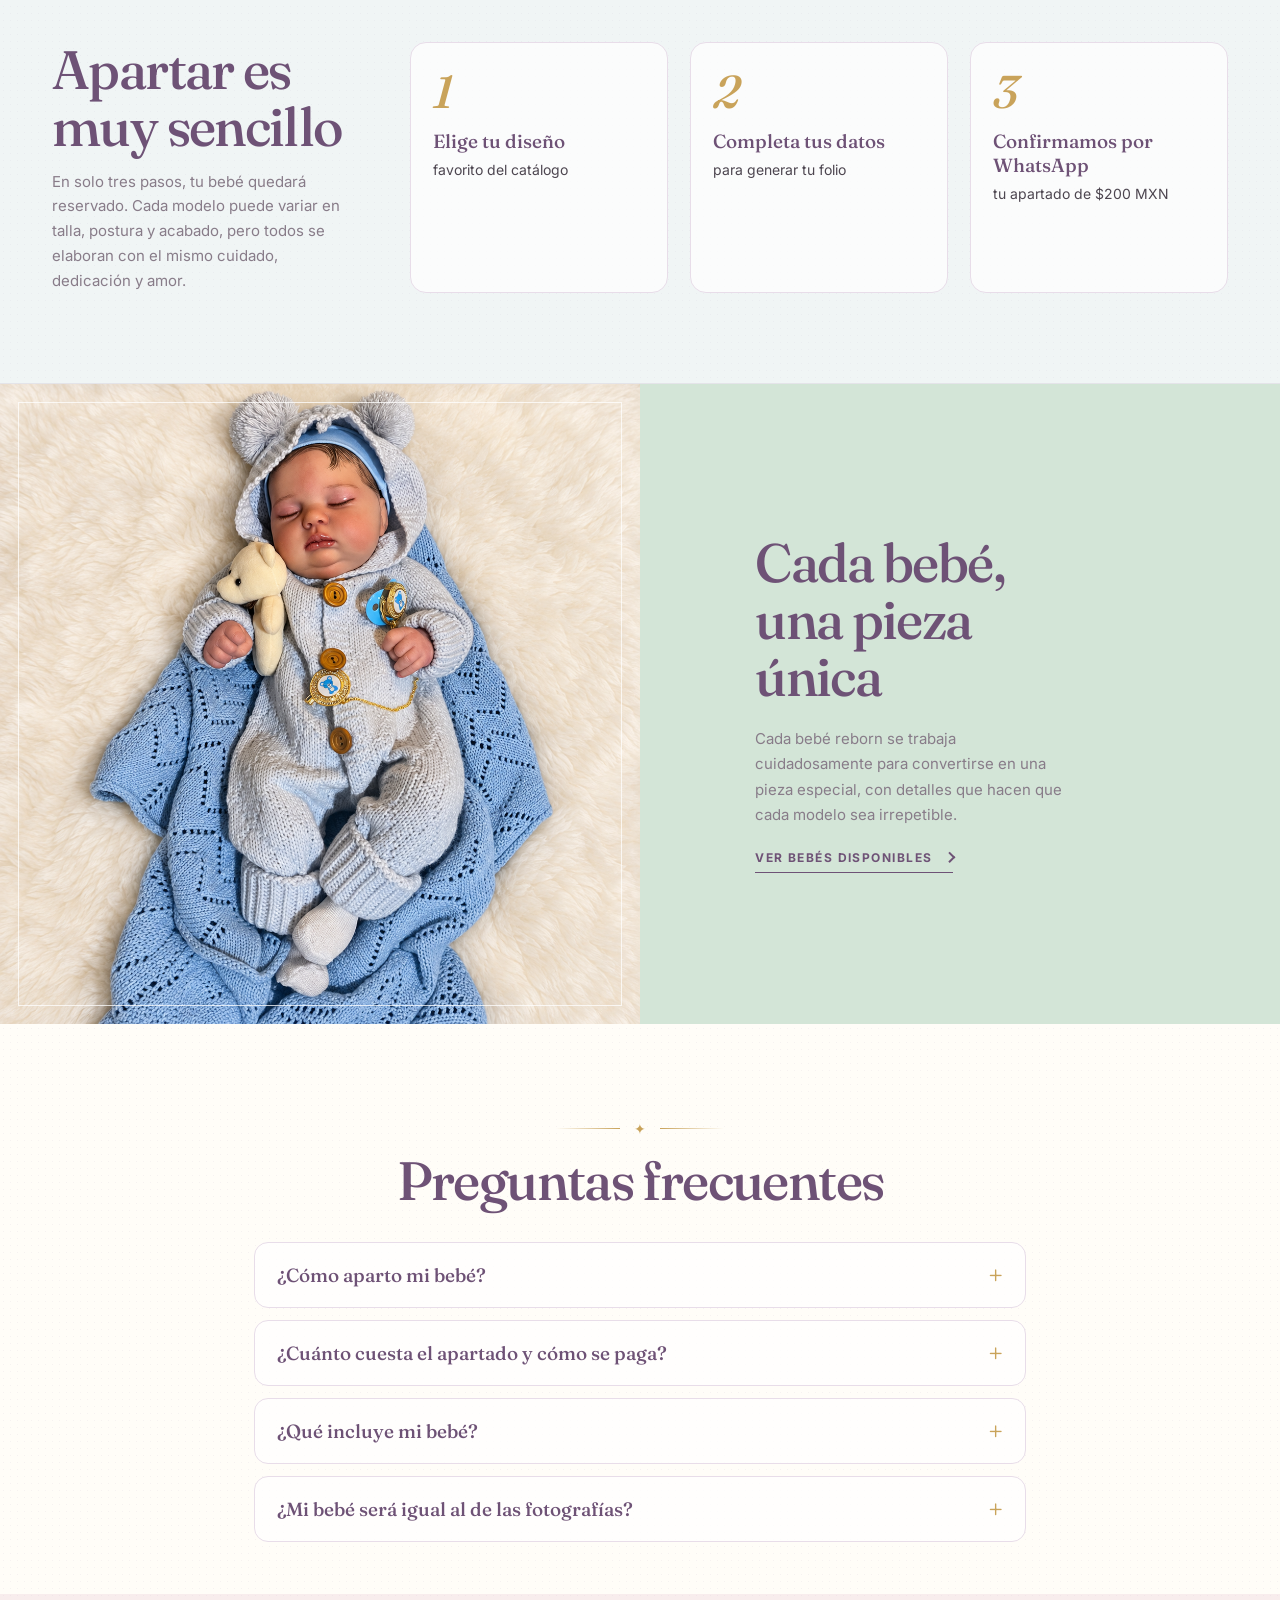
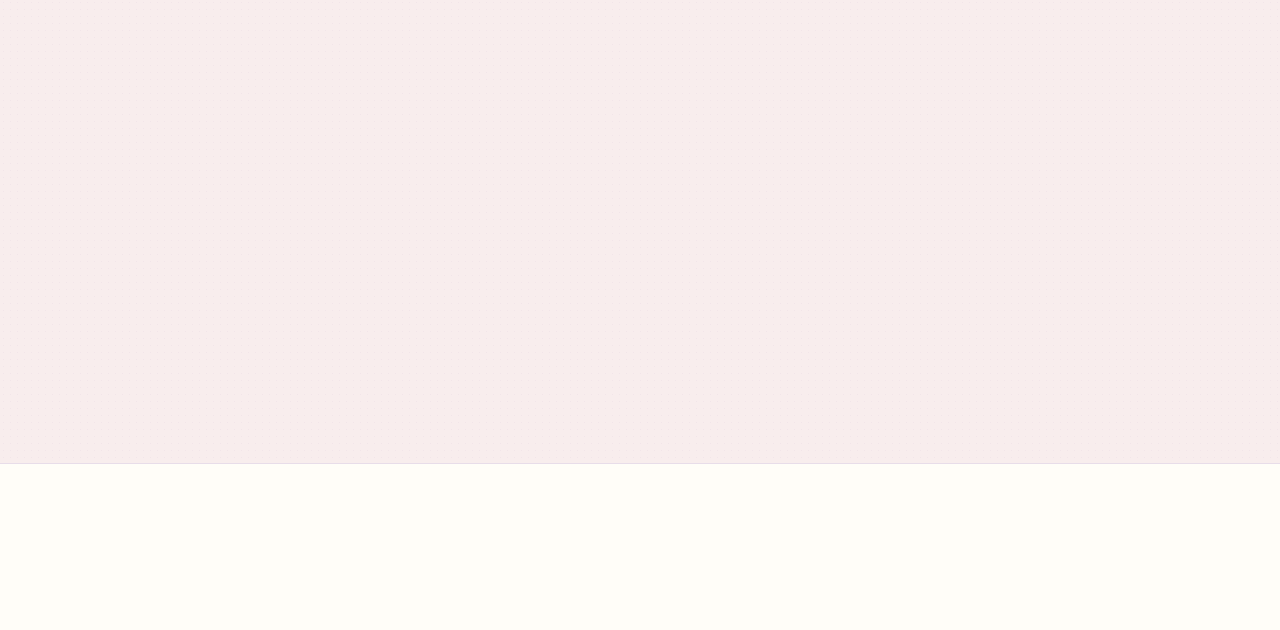
==== commit 5514f077: "logo" ====
--- a/index.html
+++ b/index.html
@@ -14,7 +14,7 @@
 <link href="https://fonts.googleapis.com/css2?family=Caveat:wght@500;600&family=Fraunces:ital,opsz,wght@0,9..144,400;0,9..144,500;0,9..144,600;1,9..144,500&family=Inter:wght@400;500;600;700&display=swap" rel="preload" as="style" onload="this.onload=null;this.rel='stylesheet'">
 <noscript><link href="https://fonts.googleapis.com/css2?family=Caveat:wght@500;600&family=Fraunces:ital,opsz,wght@0,9..144,400;0,9..144,500;0,9..144,600;1,9..144,500&family=Inter:wght@400;500;600;700&display=swap" rel="stylesheet"></noscript>
 <link rel="icon" type="image/png" href="assets/img/logotipo%20transparente.png">
-<link rel="stylesheet" href="assets/css/styles.css?v=20260926">
+<link rel="stylesheet" href="assets/css/styles.css?v=20260927">
 </head>
 <body>
 
@@ -181,10 +181,10 @@
     <p>&copy; <span id="anio-actual"></span> Maternity Reborn. Piezas de colección.</p>
   </footer>
 
-  <script defer src="assets/js/datos.js?v=20260926"></script>
-  <script defer src="assets/js/referral.js?v=20260926"></script>
-  <script defer src="assets/js/catalogo.js?v=20260926"></script>
-  <script defer src="assets/js/catalogo-admin.js?v=20260926"></script>
-  <script defer src="assets/js/whatsapp-widget.js?v=20260926"></script>
+  <script defer src="assets/js/datos.js?v=20260927"></script>
+  <script defer src="assets/js/referral.js?v=20260927"></script>
+  <script defer src="assets/js/catalogo.js?v=20260927"></script>
+  <script defer src="assets/js/catalogo-admin.js?v=20260927"></script>
+  <script defer src="assets/js/whatsapp-widget.js?v=20260927"></script>
 </body>
 </html>
